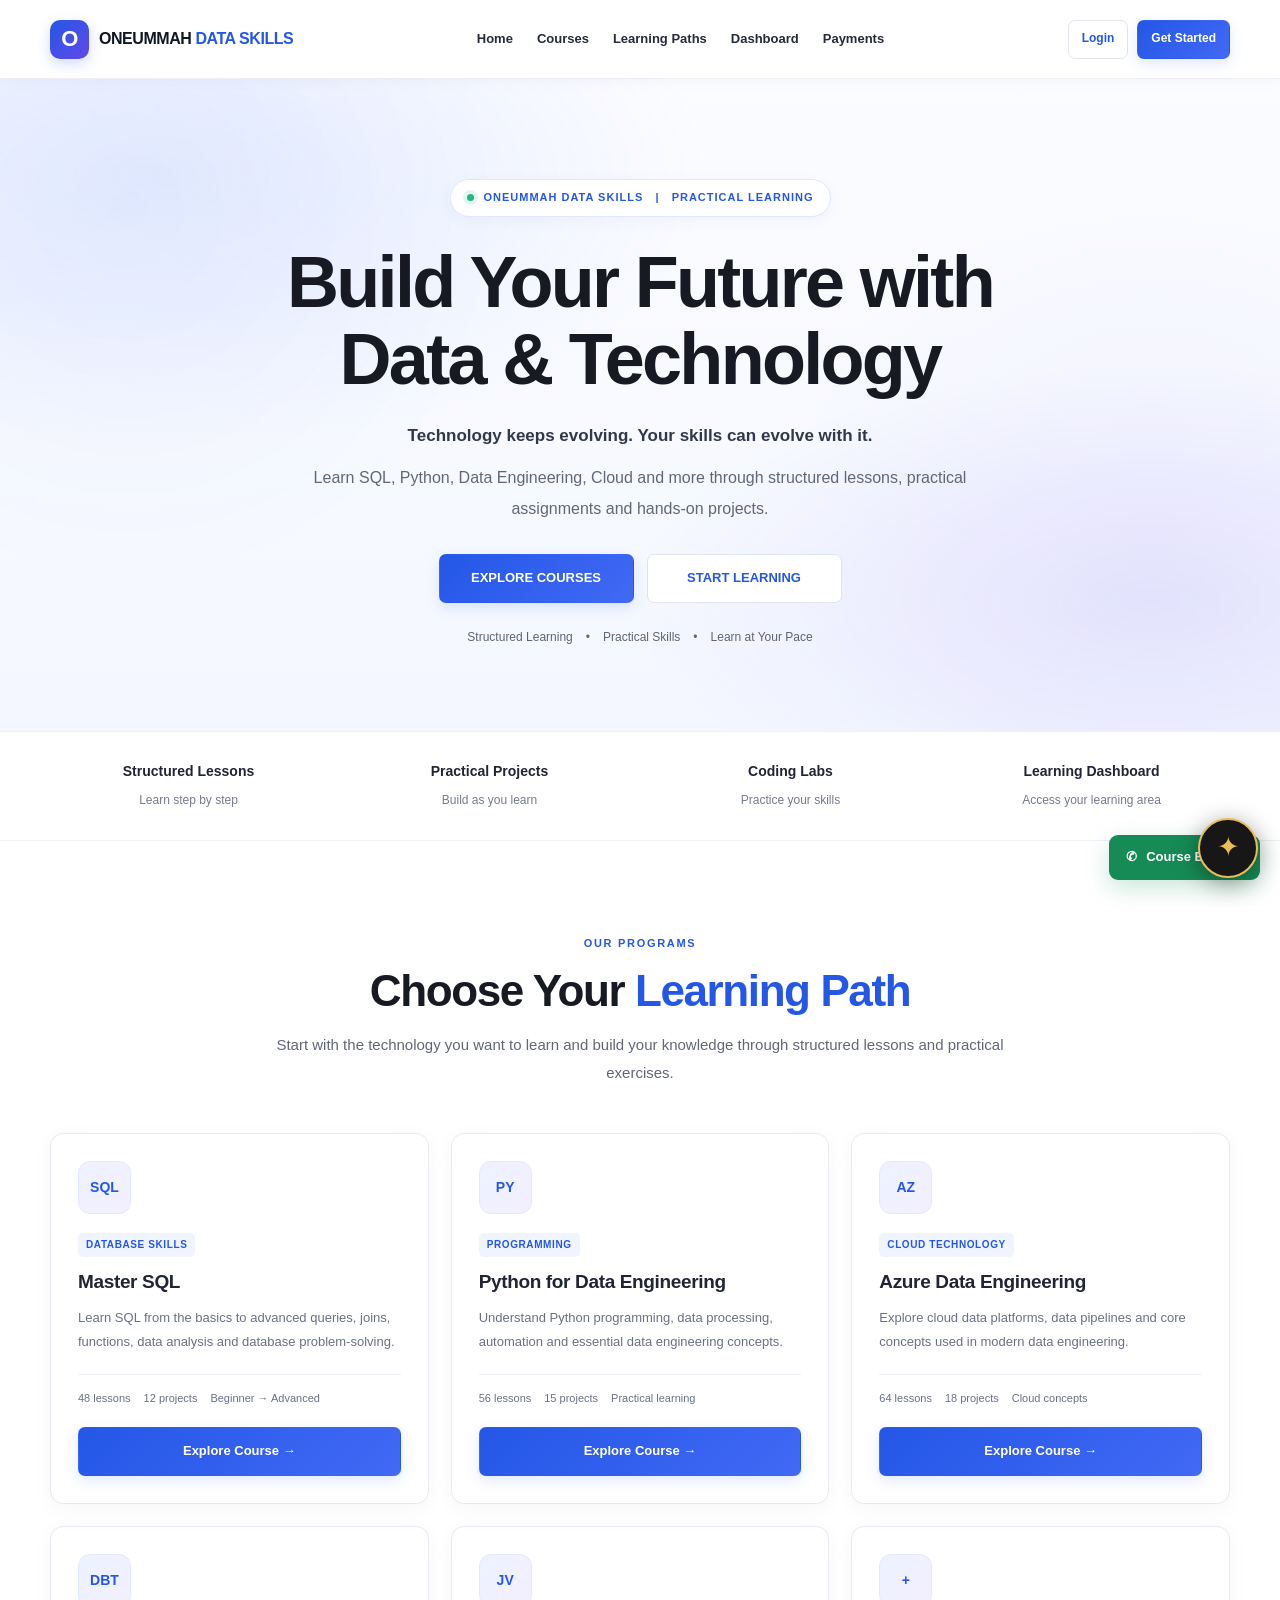
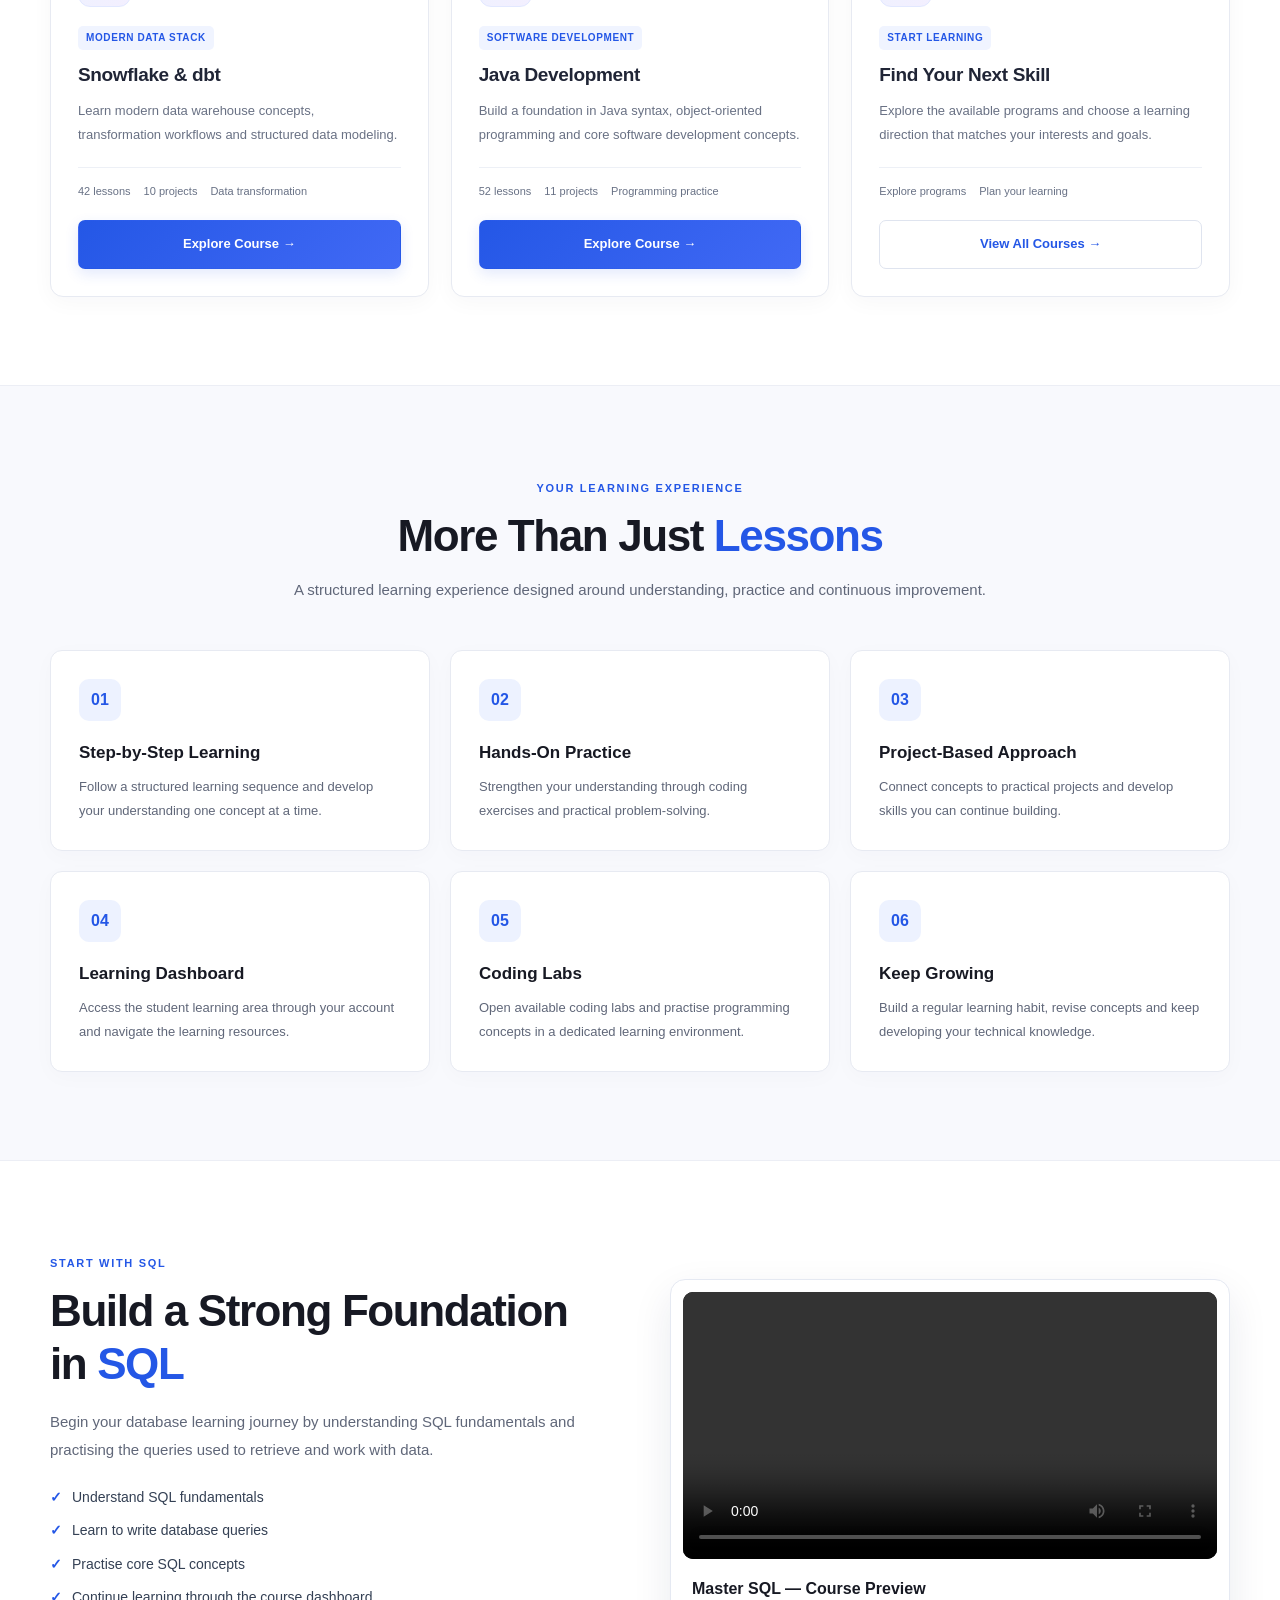
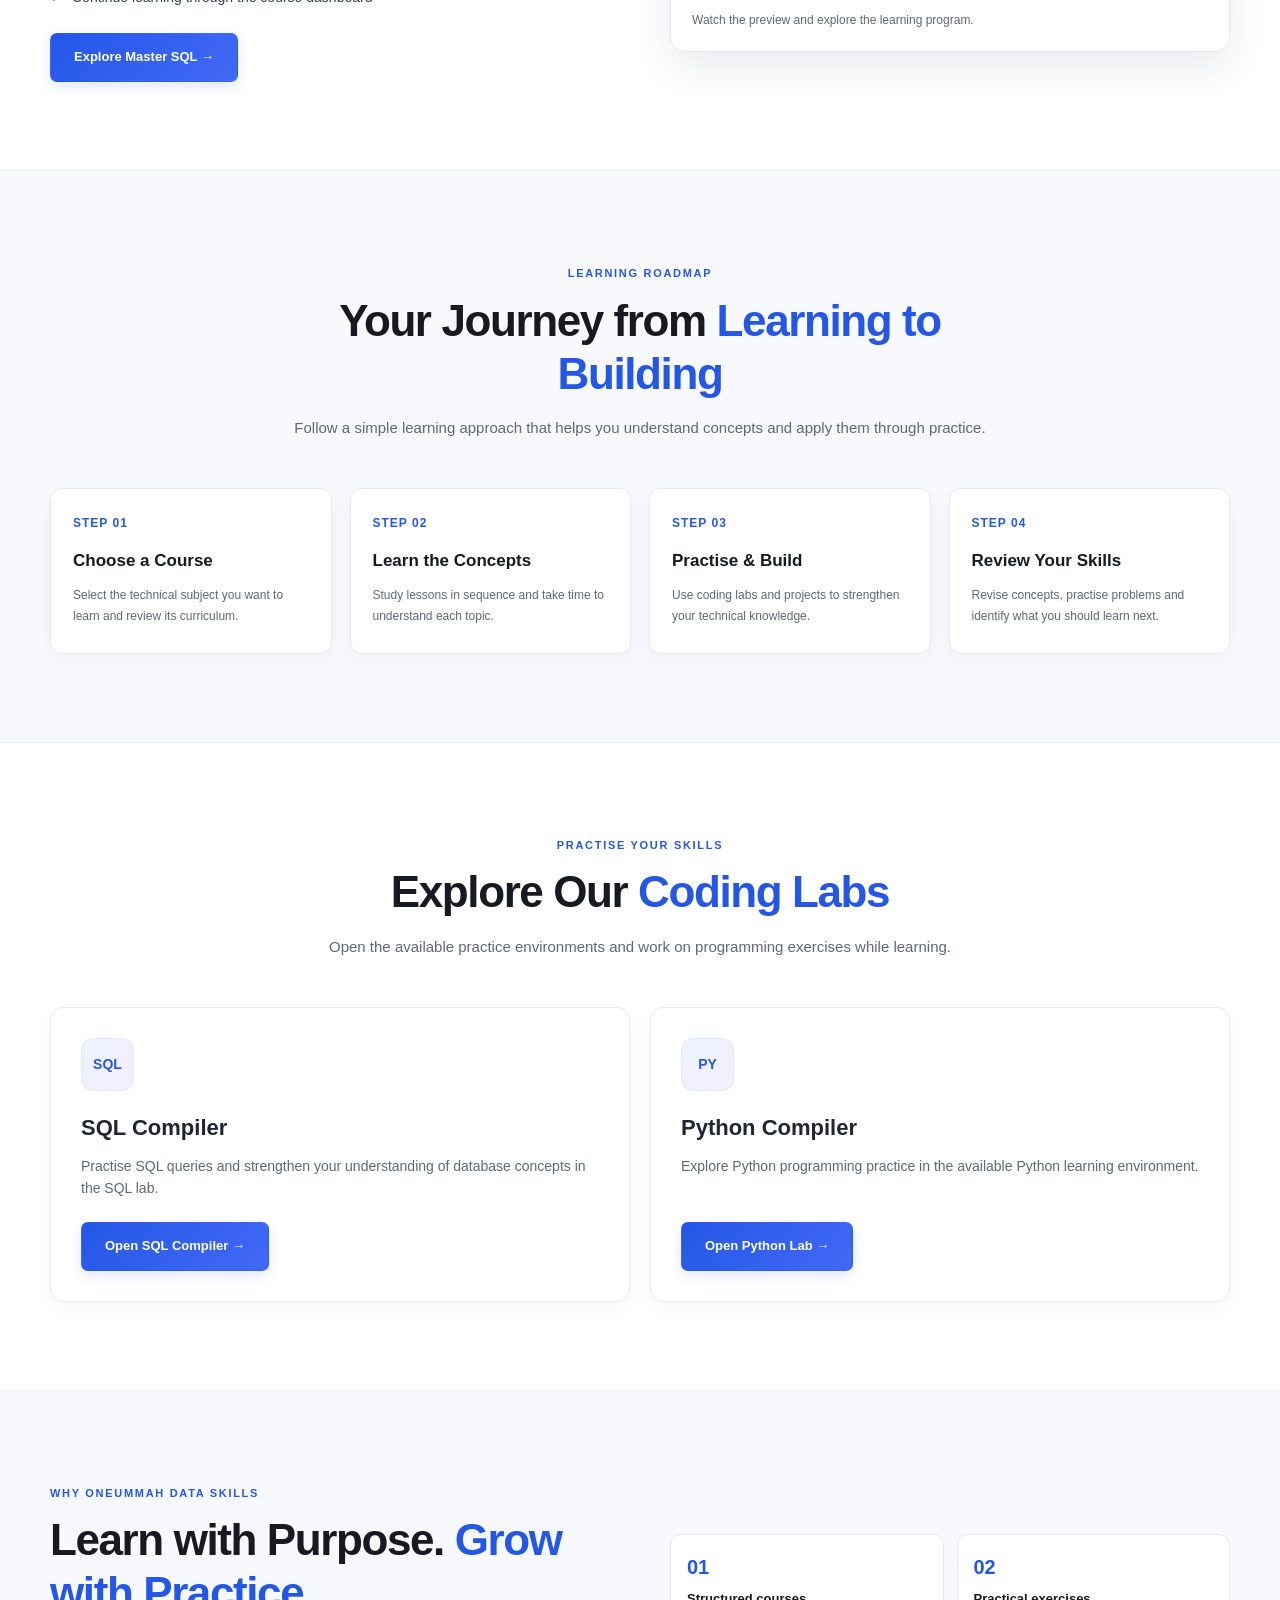
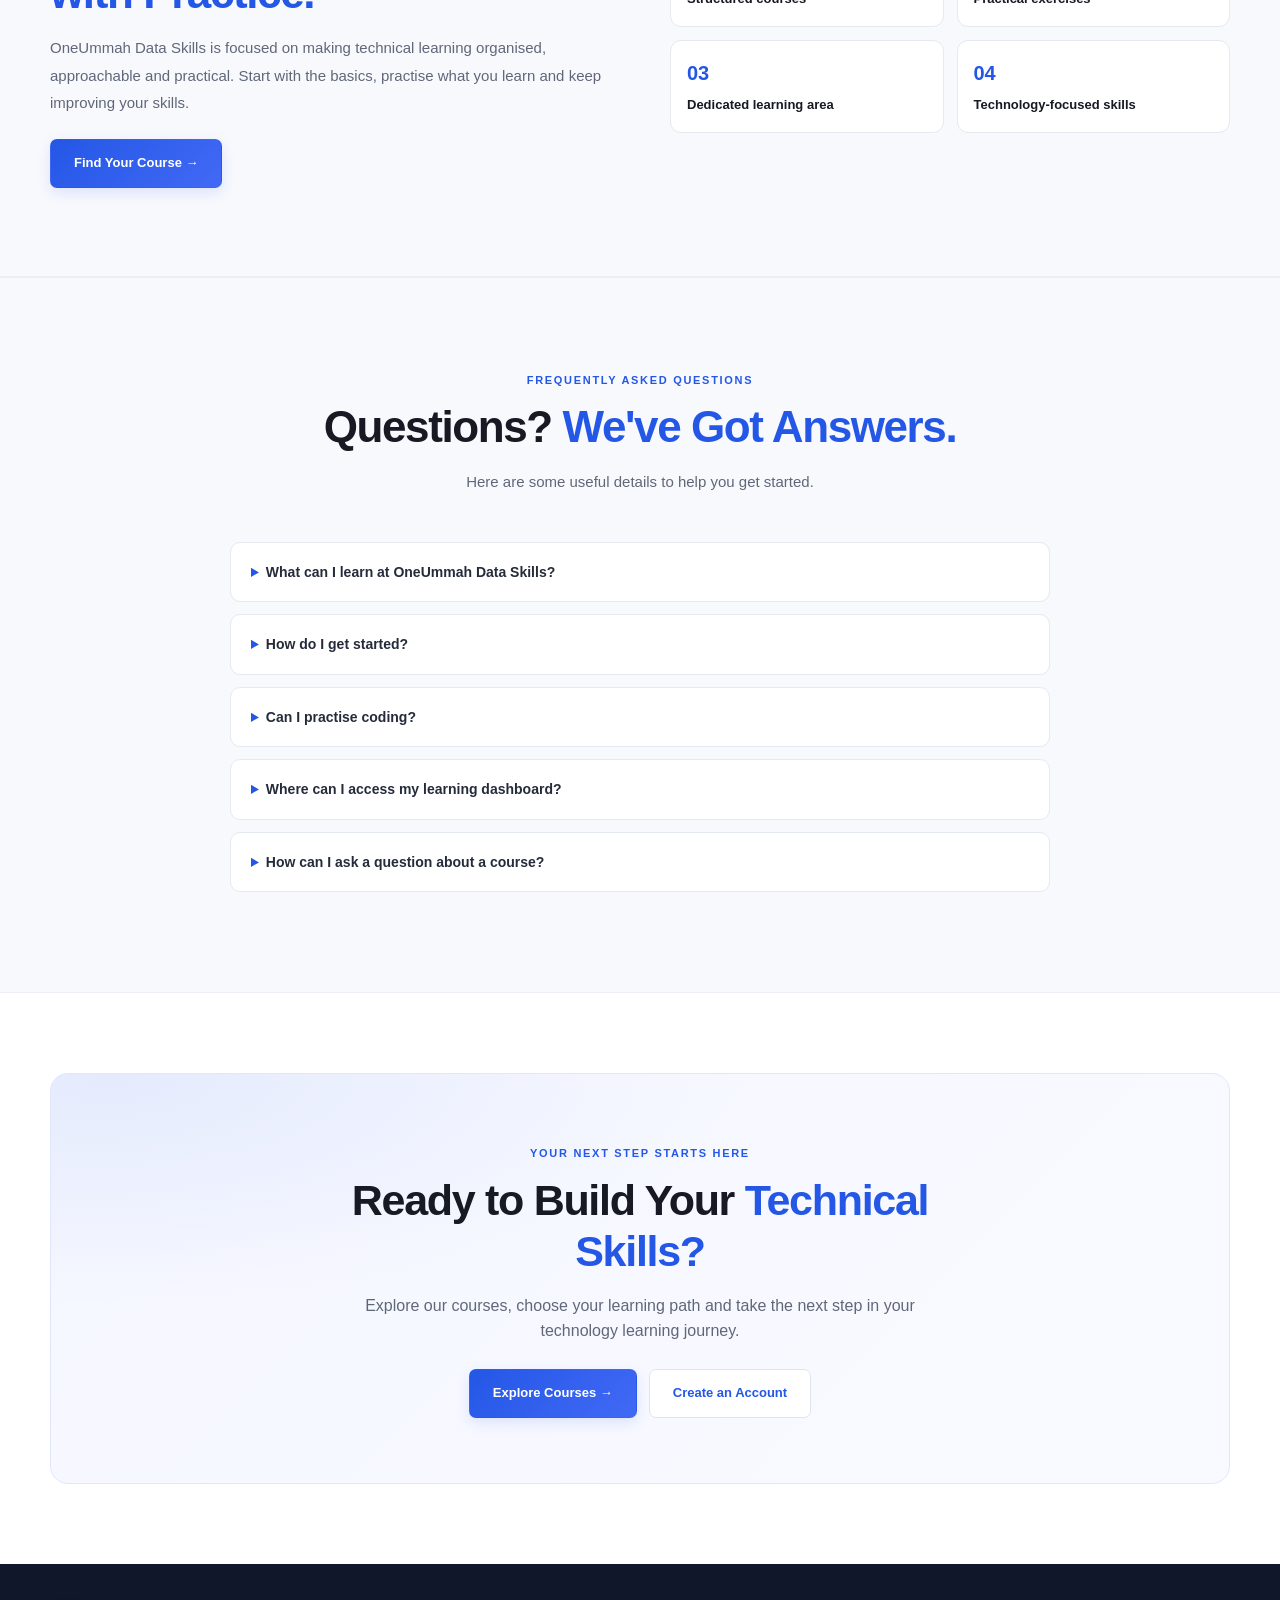
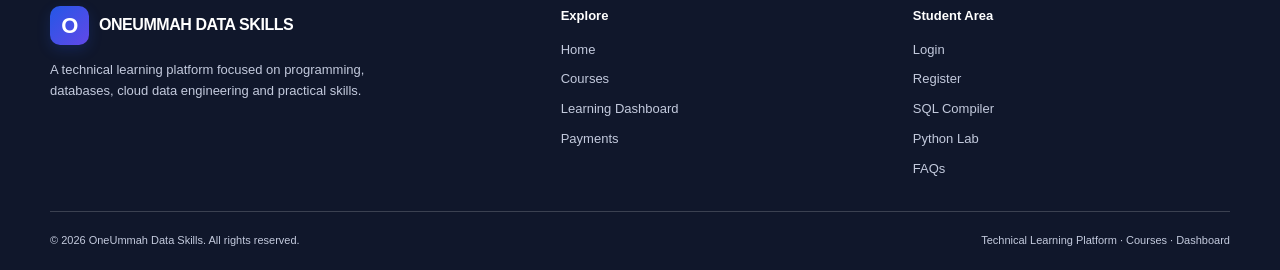
==== index.html @ a18bd0d0 "Update index.html" ====
<!DOCTYPE html>
<html lang="en">
<head>
  <meta charset="UTF-8">
  <meta name="viewport" content="width=device-width, initial-scale=1.0">
  <meta name="theme-color" content="#2457e6">
  <title>OneUmmah Data Skills | Learn. Build. Grow.</title>
  <meta name="description" content="Learn SQL, Python, Azure Data Engineering, Snowflake, dbt and Java with OneUmmah Data Skills.">

  <style>
    :root {
      --blue: #2457e6;
      --blue-dark: #153db5;
      --text: #171923;
      --muted: #606779;
      --border: #e6e9f0;
      --light: #f7f8fc;
      --max-width: 1180px;
    }

    * { box-sizing: border-box; margin: 0; padding: 0; }
    html { scroll-behavior: smooth; scroll-padding-top: 90px; }
    body {
      background: #fff; color: var(--text);
      font-family: Inter, "Segoe UI", Arial, Helvetica, sans-serif;
      line-height: 1.6; overflow-x: hidden;
      -webkit-font-smoothing: antialiased;
    }
    a { color: inherit; text-decoration: none; }
    button { font: inherit; }
    .container { width: min(var(--max-width), calc(100% - 40px)); margin: 0 auto; }
    .blue { color: var(--blue); }
    .section { padding: 88px 0; }
    .section-heading { max-width: 760px; margin: 0 auto 46px; text-align: center; }
    .eyebrow {
      display: inline-block; color: var(--blue); font-size: 11px;
      font-weight: 800; letter-spacing: 1.7px; text-transform: uppercase; margin-bottom: 12px;
    }
    .section-heading h2, .preview-copy h2, .why-copy h2 {
      color: var(--text); font-size: clamp(30px, 4vw, 44px);
      line-height: 1.2; margin-bottom: 14px; letter-spacing: -1.4px; font-weight: 800;
    }
    .section-heading p, .preview-copy p, .why-copy p { color: var(--muted); font-size: 15px; line-height: 1.85; }

    /* Buttons */
    .btn {
      min-height: 47px; display: inline-flex; align-items: center; justify-content: center;
      gap: 9px; padding: 13px 23px; border-radius: 7px; font-size: 13px;
      font-weight: 800; cursor: pointer; border: 1px solid transparent;
      transition: transform .2s ease, background .2s ease, box-shadow .2s ease;
    }
    .btn:hover { transform: translateY(-2px); }
    .btn-primary {
      background: linear-gradient(135deg, #2457e6, #4169f5); color: #fff;
      box-shadow: 0 5px 14px rgba(36,87,230,.13);
    }
    .btn-primary:hover { background: #1946ca; box-shadow: 0 8px 20px rgba(36,87,230,.2); }
    .btn-outline { color: var(--blue); background: #fff; border-color: #dfe4ef; }
    .btn-outline:hover { background: #f6f8ff; border-color: #aebff7; }

    /* Navigation */
    .navbar {
      position: sticky; top: 0; z-index: 1000; background: rgba(255,255,255,.96);
      backdrop-filter: blur(12px); border-bottom: 1px solid #eceef4;
      box-shadow: 0 2px 14px rgba(20,30,60,.035);
    }
    .nav-inner {
      width: min(var(--max-width), calc(100% - 40px)); min-height: 78px; margin: auto;
      display: flex; align-items: center; justify-content: space-between; gap: 22px;
    }
    .brand { display: inline-flex; align-items: center; gap: 10px; flex-shrink: 0; font-weight: 900; font-size: 16px; color: #101828; letter-spacing: -.45px; }
    .brand-mark {
      width: 39px; height: 39px; display: grid; place-items: center; border-radius: 10px;
      color: #fff; background: linear-gradient(135deg,#2457e6,#6248e8);
      font-size: 22px; font-weight: 900; box-shadow: 0 5px 14px rgba(36,87,230,.2);
    }
    .nav-links { display: flex; align-items: center; justify-content: center; gap: 24px; }
    .nav-links a { color: #252b3b; font-size: 13px; font-weight: 750; white-space: nowrap; transition: color .2s ease; }
    .nav-links a:hover { color: var(--blue); }
    .nav-actions { display: flex; align-items: center; gap: 9px; }
    .nav-actions .btn { min-height: 39px; padding: 8px 13px; font-size: 12px; }
    .user-pill { display: flex; align-items: center; gap: 8px; font-size: 13px; font-weight: 750; }
    .user-pill-avatar { width: 32px; height: 32px; display: grid; place-items: center; background: #eaf0ff; color: var(--blue); border-radius: 50%; font-weight: 900; }

    /* Hero */
    .hero {
      position: relative; isolation: isolate; padding: 100px 0 84px; overflow: hidden;
      color: var(--text); text-align: center;
      background: radial-gradient(ellipse at 12% 15%,rgba(81,132,255,.12),transparent 35%),
                  radial-gradient(ellipse at 90% 80%,rgba(108,83,240,.10),transparent 32%),
                  linear-gradient(180deg,#fbfcff 0%,#f4f7ff 100%);
    }
    .hero::before {
      content: ""; position: absolute; inset: 0; z-index: -1; pointer-events: none;
      background: radial-gradient(circle at 10% 20%,rgba(36,87,230,.04),transparent 30%),
                  radial-gradient(circle at 90% 70%,rgba(98,72,232,.04),transparent 30%);
    }
    .hero-content { max-width: 900px; margin: 0 auto; }
    .hero-badge {
      display: inline-flex; align-items: center; justify-content: center; gap: 10px;
      padding: 9px 16px; margin-bottom: 27px; color: var(--blue); font-size: 11px;
      font-weight: 850; letter-spacing: 1px; border: 1px solid #dfe6ff; border-radius: 50px;
      background: #fff; box-shadow: 0 4px 16px rgba(30,55,120,.04);
    }
    .hero-badge span { width: 7px; height: 7px; background: #22b783; border-radius: 50%; box-shadow: 0 0 0 4px rgba(34,183,131,.12); }
    .hero h1 {
      max-width: 900px; margin: 0 auto 23px; color: #171923;
      font-size: clamp(43px,6vw,72px); font-weight: 850; line-height: 1.08; letter-spacing: -2.7px;
    }
    .hero h1 em { color: var(--blue); font-style: normal; }
    .hero-highlight { display: block; margin-bottom: 14px; color: #30384b; font-size: 17px; font-weight: 800; }
    .hero-copy { max-width: 710px; margin: 0 auto 30px; color: #606779; font-size: 16px; line-height: 1.9; }
    .hero-buttons { display: flex; justify-content: center; flex-wrap: wrap; gap: 13px; margin-bottom: 25px; }
    .hero-buttons .btn { min-width: 195px; min-height: 47px; }
    .hero .btn-outline { color: var(--blue); background: #fff; border-color: #dce3f3; }
    .hero-points { display: flex; justify-content: center; flex-wrap: wrap; gap: 13px; color: #5c6477; font-size: 12px; }
    .hero-panel { display: none; }

    /* Trust strip */
    .trust-strip { background: #fff; border-top: 1px solid #edf0f6; border-bottom: 1px solid #edf0f6; }
    .trust-inner { display: grid; grid-template-columns: repeat(4,1fr); gap: 24px; padding: 28px 0; }
    .trust-item { text-align: center; }
    .trust-item strong { display: block; color: #202536; font-size: 14px; margin-bottom: 4px; }
    .trust-item span { color: #747c8d; font-size: 12px; }

    /* Courses */
    .courses-section { background: #fff; }
    .course-grid { display: grid; grid-template-columns: repeat(3,minmax(0,1fr)); gap: 22px; }
    .course-card {
      display: flex; flex-direction: column; min-width: 0; padding: 27px;
      border: 1px solid #e7eaf2; border-radius: 13px; background: #fff;
      box-shadow: 0 5px 22px rgba(25,35,70,.035);
      transition: transform .25s ease,border-color .25s ease,box-shadow .25s ease;
    }
    .course-card:hover { transform: translateY(-6px); border-color: #b9c9ff; box-shadow: 0 16px 38px rgba(31,65,150,.10); }
    .course-icon {
      width: 53px; height: 53px; display: grid; place-items: center; margin-bottom: 19px;
      color: var(--blue); background: linear-gradient(135deg,#edf2ff,#f3efff);
      border: 1px solid #e2e8ff; border-radius: 12px; font-size: 14px; font-weight: 900; flex-shrink: 0;
    }
    .course-level {
      display: inline-block; align-self: flex-start; margin-bottom: 12px; color: var(--blue);
      background: #f0f4ff; border-radius: 5px; padding: 4px 8px; font-size: 10px;
      font-weight: 800; text-transform: uppercase; letter-spacing: .6px;
    }
    .course-card h3 { color: #202536; font-size: 19px; line-height: 1.4; margin-bottom: 10px; letter-spacing: -.35px; }
    .course-card > p { color: #697184; font-size: 13px; line-height: 1.85; margin-bottom: 20px; }
    .course-meta { display: flex; flex-wrap: wrap; gap: 8px 13px; margin-top: auto; padding: 15px 0; border-top: 1px solid #edf0f6; color: #687185; font-size: 11px; }
    .course-card .btn { width: 100%; margin-top: 5px; }

    /* Features */
    .features-section, .roadmap-section, .faq-section { background: #f8f9fd; border-top: 1px solid #eceef5; border-bottom: 1px solid #eceef5; }
    .feature-grid { display: grid; grid-template-columns: repeat(3,minmax(0,1fr)); gap: 20px; }
    .feature-card { padding: 28px; border: 1px solid #e7eaf2; border-radius: 12px; background: #fff; box-shadow: 0 5px 22px rgba(25,35,70,.025); transition: transform .2s ease,box-shadow .2s ease; }
    .feature-card:hover { transform: translateY(-4px); box-shadow: 0 12px 30px rgba(25,35,70,.07); }
    .feature-number { display: inline-grid; place-items: center; width: 42px; height: 42px; margin-bottom: 18px; border-radius: 10px; background: #edf2ff; color: var(--blue); font-weight: 900; }
    .feature-card h3 { font-size: 17px; margin-bottom: 9px; }
    .feature-card p { color: var(--muted); font-size: 13px; line-height: 1.8; }

    /* Video preview */
    .preview-grid { display: grid; grid-template-columns: 1fr 1fr; align-items: center; gap: 60px; }
    .preview-copy h2 { margin-bottom: 18px; }
    .preview-copy p { margin-bottom: 22px; }
    .preview-list { list-style: none; margin-bottom: 25px; }
    .preview-list li { color: #344054; margin: 11px 0; font-size: 14px; }
    .preview-list li::before { content: "✓"; color: var(--blue); margin-right: 10px; font-weight: 900; }
    .video-card { padding: 12px; background: #fff; border: 1px solid #e5e9f2; border-radius: 15px; box-shadow: 0 15px 40px rgba(20,35,80,.09); }
    .video-card video { display: block; width: 100%; border-radius: 10px; background: #000; }
    .video-caption { padding: 17px 9px 8px; }
    .video-caption strong { display: block; margin-bottom: 4px; }
    .video-caption span { color: var(--muted); font-size: 12px; }

    /* Roadmap */
    .roadmap-grid { display: grid; grid-template-columns: repeat(4,minmax(0,1fr)); gap: 18px; }
    .roadmap-card { padding: 25px 22px; border: 1px solid var(--border); border-radius: 12px; background: #fff; box-shadow: 0 6px 20px rgba(18,52,100,.04); transition: transform .2s ease,box-shadow .2s ease; }
    .roadmap-card:hover { transform: translateY(-4px); box-shadow: 0 12px 28px rgba(25,35,70,.07); }
    .roadmap-step { color: var(--blue); font-size: 12px; font-weight: 900; letter-spacing: 1px; margin-bottom: 14px; }
    .roadmap-card h3 { font-size: 17px; margin-bottom: 10px; }
    .roadmap-card p { color: var(--muted); font-size: 12px; line-height: 1.8; }

    /* Coding labs */
    .labs-grid { display: grid; grid-template-columns: repeat(2,minmax(0,1fr)); gap: 20px; }
    .lab-card { display: flex; flex-direction: column; padding: 30px; border-radius: 13px; border: 1px solid var(--border); background: #fff; box-shadow: 0 5px 22px rgba(25,35,70,.035); transition: transform .2s ease,box-shadow .2s ease; }
    .lab-card:hover { transform: translateY(-4px); box-shadow: 0 14px 32px rgba(25,35,70,.08); }
    .lab-card h3 { color: #202536; font-size: 22px; margin-bottom: 10px; }
    .lab-card p { color: var(--muted); font-size: 14px; margin-bottom: 22px; }
    .lab-card .btn { align-self: flex-start; margin-top: auto; }

    /* Why us */
    .why-grid { display: grid; grid-template-columns: 1fr 1fr; align-items: center; gap: 60px; }
    .why-copy p { margin-bottom: 22px; }
    .why-points { display: grid; grid-template-columns: 1fr 1fr; gap: 13px; }
    .why-point { padding: 16px; border: 1px solid var(--border); border-radius: 11px; background: #fff; font-size: 13px; font-weight: 700; transition: border-color .2s ease,transform .2s ease; }
    .why-point:hover { transform: translateY(-3px); border-color: #b8c8ff; }
    .why-point span { display: block; color: var(--blue); font-size: 20px; margin-bottom: 6px; }

    /* FAQ */
    .faq-list { max-width: 820px; margin: auto; }
    .faq-list details { margin-bottom: 12px; padding: 18px 20px; border: 1px solid #e5e9f2; border-radius: 10px; background: #fff; transition: border-color .2s ease; }
    .faq-list details[open] { border-color: #b8c8ff; }
    .faq-list summary { cursor: pointer; color: #252b3b; font-size: 14px; font-weight: 800; }
    .faq-list summary::marker { color: var(--blue); }
    .faq-list details p { padding-top: 13px; color: var(--muted); font-size: 13px; line-height: 1.8; }

    /* Final CTA */
    .final-cta { padding: 80px 0; }
    .cta-box {
      text-align: center; padding: 65px 28px; border: 1px solid #e0e6ff; border-radius: 18px;
      background: radial-gradient(ellipse at 5% 0%,rgba(36,87,230,.08),transparent 40%),linear-gradient(135deg,#f5f7ff,#f9faff);
    }
    .cta-box h2 { max-width: 700px; margin: 0 auto 15px; color: #171923; font-size: clamp(28px,4vw,43px); line-height: 1.2; font-weight: 850; letter-spacing: -1.3px; }
    .cta-box p { max-width: 600px; margin: 0 auto 25px; color: var(--muted); }
    .cta-buttons { display: flex; justify-content: center; flex-wrap: wrap; gap: 12px; }

    /* Footer */
    .footer { padding: 42px 0 20px; background: #10172b; color: #fff; }
    .footer-grid { display: grid; grid-template-columns: 1.5fr 1fr 1fr; gap: 35px; padding-bottom: 32px; }
    .footer .brand, .footer .brand .blue { color: #fff; }
    .footer .brand-mark { background: linear-gradient(135deg,#2457e6,#6248e8); color: #fff; }
    .footer-about p { max-width: 370px; margin-top: 15px; color: #c3cadd; font-size: 13px; }
    .footer h4 { margin-bottom: 13px; color: #fff; font-size: 13px; }
    .footer-links { display: grid; gap: 9px; }
    .footer-links a { width: fit-content; color: #c3cadd; font-size: 13px; }
    .footer-links a:hover { color: #fff; text-decoration: underline; }
    .footer-bottom { display: flex; justify-content: space-between; gap: 15px; flex-wrap: wrap; padding-top: 20px; border-top: 1px solid rgba(255,255,255,.18); color: #c3cadd; font-size: 11px; }

    /* WhatsApp enquiry */
    .whatsapp-enquiry {
      position: fixed; right: 20px; bottom: 20px; z-index: 900; display: inline-flex;
      align-items: center; gap: 9px; padding: 12px 17px; border: none; border-radius: 9px;
      background: #168b55; color: #fff; box-shadow: 0 8px 25px rgba(22,139,85,.22);
      font-size: 13px; font-weight: 900; transition: .2s ease;
    }
    .whatsapp-enquiry:hover { background: #107446; transform: translateY(-2px); }

    /* Toast and helpers */
    #toast { position: fixed; left: 50%; bottom: 25px; z-index: 2000; transform: translateX(-50%); max-width: calc(100% - 30px); padding: 12px 18px; border: 1px solid var(--border); border-radius: 10px; background: #fff; color: var(--text); box-shadow: 0 10px 30px rgba(0,0,0,.15); }
    .hidden { display: none !important; }
    a:focus-visible, button:focus-visible, summary:focus-visible { outline: 3px solid #94b3ff; outline-offset: 3px; }

    /* Responsive */
    @media (max-width: 1000px) {
      .nav-inner { flex-wrap: wrap; padding: 13px 0; gap: 14px; }
      .nav-links { order: 3; width: 100%; justify-content: flex-start; flex-wrap: wrap; gap: 16px; }
      .course-grid { grid-template-columns: repeat(2,minmax(0,1fr)); }
      .roadmap-grid { grid-template-columns: repeat(2,minmax(0,1fr)); }
    }
    @media (max-width: 700px) {
      .container, .nav-inner { width: min(calc(100% - 28px),var(--max-width)); }
      .section { padding: 62px 0; }
      .hero { padding: 65px 0 55px; }
      .hero h1 { font-size: clamp(37px,9vw,52px); letter-spacing: -1.5px; }
      .hero-copy { font-size: 15px; }
      .hero-buttons .btn { width: 100%; }
      .trust-inner { grid-template-columns: repeat(2,minmax(0,1fr)); gap: 22px 10px; }
      .course-grid, .feature-grid, .labs-grid, .preview-grid, .why-grid { grid-template-columns: 1fr; }
      .roadmap-grid { grid-template-columns: 1fr 1fr; }
      .footer-grid { grid-template-columns: 1fr 1fr; }
      .footer-about { grid-column: 1 / -1; }
      .nav-links { overflow-x: auto; flex-wrap: nowrap; padding-bottom: 4px; }
      .nav-links a { flex-shrink: 0; }
      .brand { font-size: 14px; }
      .brand-mark { width: 34px; height: 34px; }
      .nav-actions .btn { padding: 8px 10px; }
      .why-points { grid-template-columns: 1fr 1fr; }
      .preview-grid, .why-grid { gap: 32px; }
      .course-card, .feature-card, .lab-card { padding: 23px; }
      .cta-box { padding: 42px 20px; }
      .whatsapp-enquiry { right: 12px; bottom: 12px; }
    }
    @media (max-width: 400px) {
      .roadmap-grid, .footer-grid, .why-points { grid-template-columns: 1fr; }
      .nav-actions { gap: 6px; }
      .brand { font-size: 12px; }
      .hero-badge { font-size: 9px; letter-spacing: .6px; }
    }
  </style>
</head>

<body class="oum-home">
  <!-- HEADER -->
  <header class="navbar">
    <div class="nav-inner">
      <a class="brand" href="index.html" aria-label="OneUmmah Data Skills Home">
        <span class="brand-mark">O</span>
        <span>ONEUMMAH <span class="blue">DATA SKILLS</span></span>
      </a>
      <nav class="nav-links" aria-label="Main navigation">
        <a href="index.html">Home</a>
        <a href="courses.html">Courses</a>
        <a href="#learning-path">Learning Paths</a>
        <a href="dashboard.html">Dashboard</a>
        <a href="payments.html">Payments</a>
      </nav>
      <div class="nav-actions" id="guestActions">
        <a class="btn btn-outline" href="login.html">Login</a>
        <a class="btn btn-primary" href="register.html">Get Started</a>
      </div>
      <div class="nav-actions" id="authActions" style="display:none">
        <a href="dashboard.html" class="user-pill">
          <span class="user-pill-avatar" id="navAvatar">S</span>
          <span id="navName">Student</span>
        </a>
        <button class="btn btn-outline" type="button" onclick="handleLogout()">Logout</button>
      </div>
    </div>
  </header>

  <main>
    <!-- HERO -->
    <section class="hero">
      <div class="container">
        <div class="hero-content">
          <div class="hero-badge"><span></span> ONEUMMAH DATA SKILLS &nbsp; | &nbsp; PRACTICAL LEARNING</div>
          <h1>Build Your Future with<br>Data &amp; Technology</h1>
          <span class="hero-highlight">Technology keeps evolving. Your skills can evolve with it.</span>
          <p class="hero-copy">Learn SQL, Python, Data Engineering, Cloud and more through structured lessons, practical assignments and hands-on projects.</p>
          <div class="hero-buttons">
            <a class="btn btn-primary" href="courses.html">EXPLORE COURSES</a>
            <a class="btn btn-outline" href="#learning-path">START LEARNING</a>
          </div>
          <div class="hero-points"><span>Structured Learning</span><span>•</span><span>Practical Skills</span><span>•</span><span>Learn at Your Pace</span></div>
        </div>
      </div>
    </section>

    <!-- LEARNING HIGHLIGHTS -->
    <section class="trust-strip">
      <div class="container trust-inner">
        <div class="trust-item"><strong>Structured Lessons</strong><span>Learn step by step</span></div>
        <div class="trust-item"><strong>Practical Projects</strong><span>Build as you learn</span></div>
        <div class="trust-item"><strong>Coding Labs</strong><span>Practice your skills</span></div>
        <div class="trust-item"><strong>Learning Dashboard</strong><span>Access your learning area</span></div>
      </div>
    </section>

    <!-- COURSES -->
    <section class="section courses-section" id="courses">
      <div class="container">
        <div class="section-heading">
          <span class="eyebrow">OUR PROGRAMS</span>
          <h2>Choose Your <span class="blue">Learning Path</span></h2>
          <p>Start with the technology you want to learn and build your knowledge through structured lessons and practical exercises.</p>
        </div>
        <div class="course-grid">
          <article class="course-card">
            <div class="course-icon">SQL</div><span class="course-level">Database Skills</span>
            <h3>Master SQL</h3><p>Learn SQL from the basics to advanced queries, joins, functions, data analysis and database problem-solving.</p>
            <div class="course-meta"><span>48 lessons</span><span>12 projects</span><span>Beginner → Advanced</span></div>
            <a class="btn btn-primary" href="courses.html">Explore Course →</a>
          </article>
          <article class="course-card">
            <div class="course-icon">PY</div><span class="course-level">Programming</span>
            <h3>Python for Data Engineering</h3><p>Understand Python programming, data processing, automation and essential data engineering concepts.</p>
            <div class="course-meta"><span>56 lessons</span><span>15 projects</span><span>Practical learning</span></div>
            <a class="btn btn-primary" href="courses.html">Explore Course →</a>
          </article>
          <article class="course-card">
            <div class="course-icon">AZ</div><span class="course-level">Cloud Technology</span>
            <h3>Azure Data Engineering</h3><p>Explore cloud data platforms, data pipelines and core concepts used in modern data engineering.</p>
            <div class="course-meta"><span>64 lessons</span><span>18 projects</span><span>Cloud concepts</span></div>
            <a class="btn btn-primary" href="courses.html">Explore Course →</a>
          </article>
          <article class="course-card">
            <div class="course-icon">DBT</div><span class="course-level">Modern Data Stack</span>
            <h3>Snowflake &amp; dbt</h3><p>Learn modern data warehouse concepts, transformation workflows and structured data modeling.</p>
            <div class="course-meta"><span>42 lessons</span><span>10 projects</span><span>Data transformation</span></div>
            <a class="btn btn-primary" href="courses.html">Explore Course →</a>
          </article>
          <article class="course-card">
            <div class="course-icon">JV</div><span class="course-level">Software Development</span>
            <h3>Java Development</h3><p>Build a foundation in Java syntax, object-oriented programming and core software development concepts.</p>
            <div class="course-meta"><span>52 lessons</span><span>11 projects</span><span>Programming practice</span></div>
            <a class="btn btn-primary" href="courses.html">Explore Course →</a>
          </article>
          <article class="course-card">
            <div class="course-icon">+</div><span class="course-level">Start Learning</span>
            <h3>Find Your Next Skill</h3><p>Explore the available programs and choose a learning direction that matches your interests and goals.</p>
            <div class="course-meta"><span>Explore programs</span><span>Plan your learning</span></div>
            <a class="btn btn-outline" href="courses.html">View All Courses →</a>
          </article>
        </div>
      </div>
    </section>

    <!-- LEARNING FEATURES -->
    <section class="section features-section">
      <div class="container">
        <div class="section-heading">
          <span class="eyebrow">YOUR LEARNING EXPERIENCE</span>
          <h2>More Than Just <span class="blue">Lessons</span></h2>
          <p>A structured learning experience designed around understanding, practice and continuous improvement.</p>
        </div>
        <div class="feature-grid">
          <article class="feature-card"><div class="feature-number">01</div><h3>Step-by-Step Learning</h3><p>Follow a structured learning sequence and develop your understanding one concept at a time.</p></article>
          <article class="feature-card"><div class="feature-number">02</div><h3>Hands-On Practice</h3><p>Strengthen your understanding through coding exercises and practical problem-solving.</p></article>
          <article class="feature-card"><div class="feature-number">03</div><h3>Project-Based Approach</h3><p>Connect concepts to practical projects and develop skills you can continue building.</p></article>
          <article class="feature-card"><div class="feature-number">04</div><h3>Learning Dashboard</h3><p>Access the student learning area through your account and navigate the learning resources.</p></article>
          <article class="feature-card"><div class="feature-number">05</div><h3>Coding Labs</h3><p>Open available coding labs and practise programming concepts in a dedicated learning environment.</p></article>
          <article class="feature-card"><div class="feature-number">06</div><h3>Keep Growing</h3><p>Build a regular learning habit, revise concepts and keep developing your technical knowledge.</p></article>
        </div>
      </div>
    </section>

    <!-- SQL VIDEO -->
    <section class="section" id="sql-preview">
      <div class="container preview-grid">
        <div class="preview-copy">
          <span class="eyebrow">START WITH SQL</span>
          <h2>Build a Strong Foundation in <span class="blue">SQL</span></h2>
          <p>Begin your database learning journey by understanding SQL fundamentals and practising the queries used to retrieve and work with data.</p>
          <ul class="preview-list">
            <li>Understand SQL fundamentals</li><li>Learn to write database queries</li>
            <li>Practise core SQL concepts</li><li>Continue learning through the course dashboard</li>
          </ul>
          <a class="btn btn-primary" href="courses.html">Explore Master SQL →</a>
        </div>
        <div class="video-card">
          <video controls preload="metadata" playsinline>
            <source src="./sql-course.mp4" type="video/mp4">
            Your browser does not support HTML video.
          </video>
          <div class="video-caption"><strong>Master SQL — Course Preview</strong><span>Watch the preview and explore the learning program.</span></div>
        </div>
      </div>
    </section>

    <!-- ROADMAP -->
    <section class="section roadmap-section" id="learning-path">
      <div class="container">
        <div class="section-heading">
          <span class="eyebrow">LEARNING ROADMAP</span>
          <h2>Your Journey from <span class="blue">Learning to Building</span></h2>
          <p>Follow a simple learning approach that helps you understand concepts and apply them through practice.</p>
        </div>
        <div class="roadmap-grid">
          <article class="roadmap-card"><div class="roadmap-step">STEP 01</div><h3>Choose a Course</h3><p>Select the technical subject you want to learn and review its curriculum.</p></article>
          <article class="roadmap-card"><div class="roadmap-step">STEP 02</div><h3>Learn the Concepts</h3><p>Study lessons in sequence and take time to understand each topic.</p></article>
          <article class="roadmap-card"><div class="roadmap-step">STEP 03</div><h3>Practise &amp; Build</h3><p>Use coding labs and projects to strengthen your technical knowledge.</p></article>
          <article class="roadmap-card"><div class="roadmap-step">STEP 04</div><h3>Review Your Skills</h3><p>Revise concepts, practise problems and identify what you should learn next.</p></article>
        </div>
      </div>
    </section>

    <!-- CODING LABS -->
    <section class="section" id="coding-labs">
      <div class="container">
        <div class="section-heading">
          <span class="eyebrow">PRACTISE YOUR SKILLS</span>
          <h2>Explore Our <span class="blue">Coding Labs</span></h2>
          <p>Open the available practice environments and work on programming exercises while learning.</p>
        </div>
        <div class="labs-grid">
          <article class="lab-card"><div class="course-icon">SQL</div><h3>SQL Compiler</h3><p>Practise SQL queries and strengthen your understanding of database concepts in the SQL lab.</p><a class="btn btn-primary" href="compiler.html">Open SQL Compiler →</a></article>
          <article class="lab-card"><div class="course-icon">PY</div><h3>Python Compiler</h3><p>Explore Python programming practice in the available Python learning environment.</p><a class="btn btn-primary" href="python-compiler.html">Open Python Lab →</a></article>
        </div>
      </div>
    </section>

    <!-- WHY ONEUMMAH -->
    <section class="section features-section">
      <div class="container why-grid">
        <div class="why-copy">
          <span class="eyebrow">WHY ONEUMMAH DATA SKILLS</span>
          <h2>Learn with Purpose. <span class="blue">Grow with Practice.</span></h2>
          <p>OneUmmah Data Skills is focused on making technical learning organised, approachable and practical. Start with the basics, practise what you learn and keep improving your skills.</p>
          <a class="btn btn-primary" href="courses.html">Find Your Course →</a>
        </div>
        <div class="why-points">
          <div class="why-point"><span>01</span>Structured courses</div>
          <div class="why-point"><span>02</span>Practical exercises</div>
          <div class="why-point"><span>03</span>Dedicated learning area</div>
          <div class="why-point"><span>04</span>Technology-focused skills</div>
        </div>
      </div>
    </section>

    <!-- FAQ -->
    <section class="section faq-section" id="faq">
      <div class="container">
        <div class="section-heading">
          <span class="eyebrow">FREQUENTLY ASKED QUESTIONS</span>
          <h2>Questions? <span class="blue">We've Got Answers.</span></h2>
          <p>Here are some useful details to help you get started.</p>
        </div>
        <div class="faq-list">
          <details><summary>What can I learn at OneUmmah Data Skills?</summary><p>The website features learning programs for SQL, Python for Data Engineering, Azure Data Engineering, Snowflake and dbt, and Java Development.</p></details>
          <details><summary>How do I get started?</summary><p>Explore the courses, choose a program and use the website's registration and login pages to access the student area where supported.</p></details>
          <details><summary>Can I practise coding?</summary><p>The website provides links to an SQL compiler and a Python lab. Their available features depend on the current implementation of each lab.</p></details>
          <details><summary>Where can I access my learning dashboard?</summary><p>Use the Learning Dashboard link in the main navigation. Sign in first if the dashboard requires an account.</p></details>
          <details><summary>How can I ask a question about a course?</summary><p>Use the WhatsApp enquiry button on this page to contact the learning team.</p></details>
        </div>
      </div>
    </section>

    <!-- FINAL CTA -->
    <section class="final-cta">
      <div class="container">
        <div class="cta-box">
          <span class="eyebrow">YOUR NEXT STEP STARTS HERE</span>
          <h2>Ready to Build Your <span class="blue">Technical Skills?</span></h2>
          <p>Explore our courses, choose your learning path and take the next step in your technology learning journey.</p>
          <div class="cta-buttons">
            <a class="btn btn-primary" href="courses.html">Explore Courses →</a>
            <a class="btn btn-outline" href="register.html">Create an Account</a>
          </div>
        </div>
      </div>
    </section>
  </main>

  <!-- FOOTER -->
  <footer class="footer">
    <div class="container">
      <div class="footer-grid">
        <div class="footer-about">
          <a class="brand" href="index.html"><span class="brand-mark">O</span><span>ONEUMMAH <span class="blue">DATA SKILLS</span></span></a>
          <p>A technical learning platform focused on programming, databases, cloud data engineering and practical skills.</p>
        </div>
        <div><h4>Explore</h4><div class="footer-links"><a href="index.html">Home</a><a href="courses.html">Courses</a><a href="dashboard.html">Learning Dashboard</a><a href="payments.html">Payments</a></div></div>
        <div><h4>Student Area</h4><div class="footer-links"><a href="login.html">Login</a><a href="register.html">Register</a><a href="compiler.html">SQL Compiler</a><a href="python-compiler.html">Python Lab</a><a href="#faq">FAQs</a></div></div>
      </div>
      <div class="footer-bottom"><span>© 2026 OneUmmah Data Skills. All rights reserved.</span><span>Technical Learning Platform · Courses · Dashboard</span></div>
    </div>
  </footer>

  <!-- WHATSAPP COURSE ENQUIRY -->
  <a class="whatsapp-enquiry"
     href="https://wa.me/916360846480?text=Hello%20OneUmmah%20Data%20Skills%2C%20I%20want%20to%20know%20more%20about%20your%20courses."
     target="_blank" rel="noopener noreferrer" aria-label="Contact OneUmmah Data Skills on WhatsApp">
    <span aria-hidden="true">✆</span> Course Enquiry
  </a>

  <div id="toast" class="hidden" role="status" aria-live="polite"></div>

  <!-- KEEP EXISTING WEBSITE JAVASCRIPT -->
  <script src="script.js"></script>
  <script src="chatbot.js"></script>
</body>
</html>
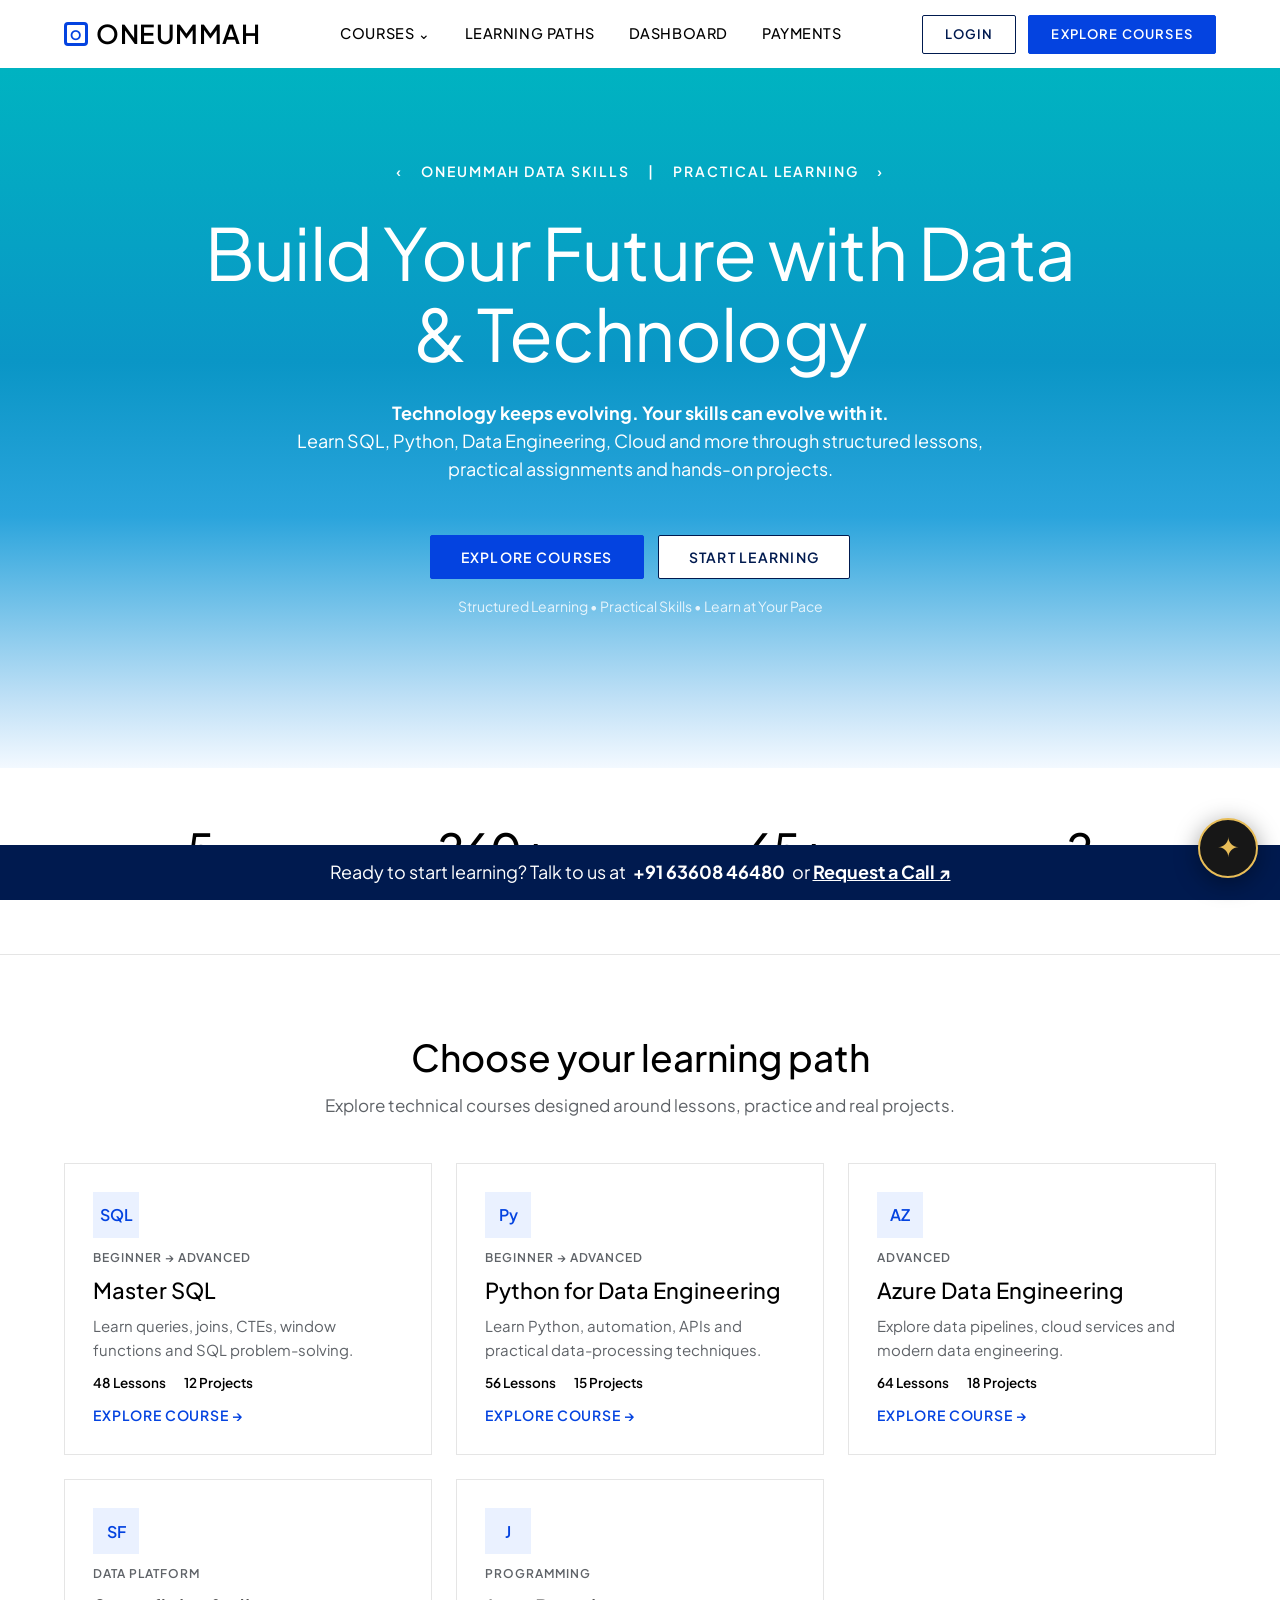
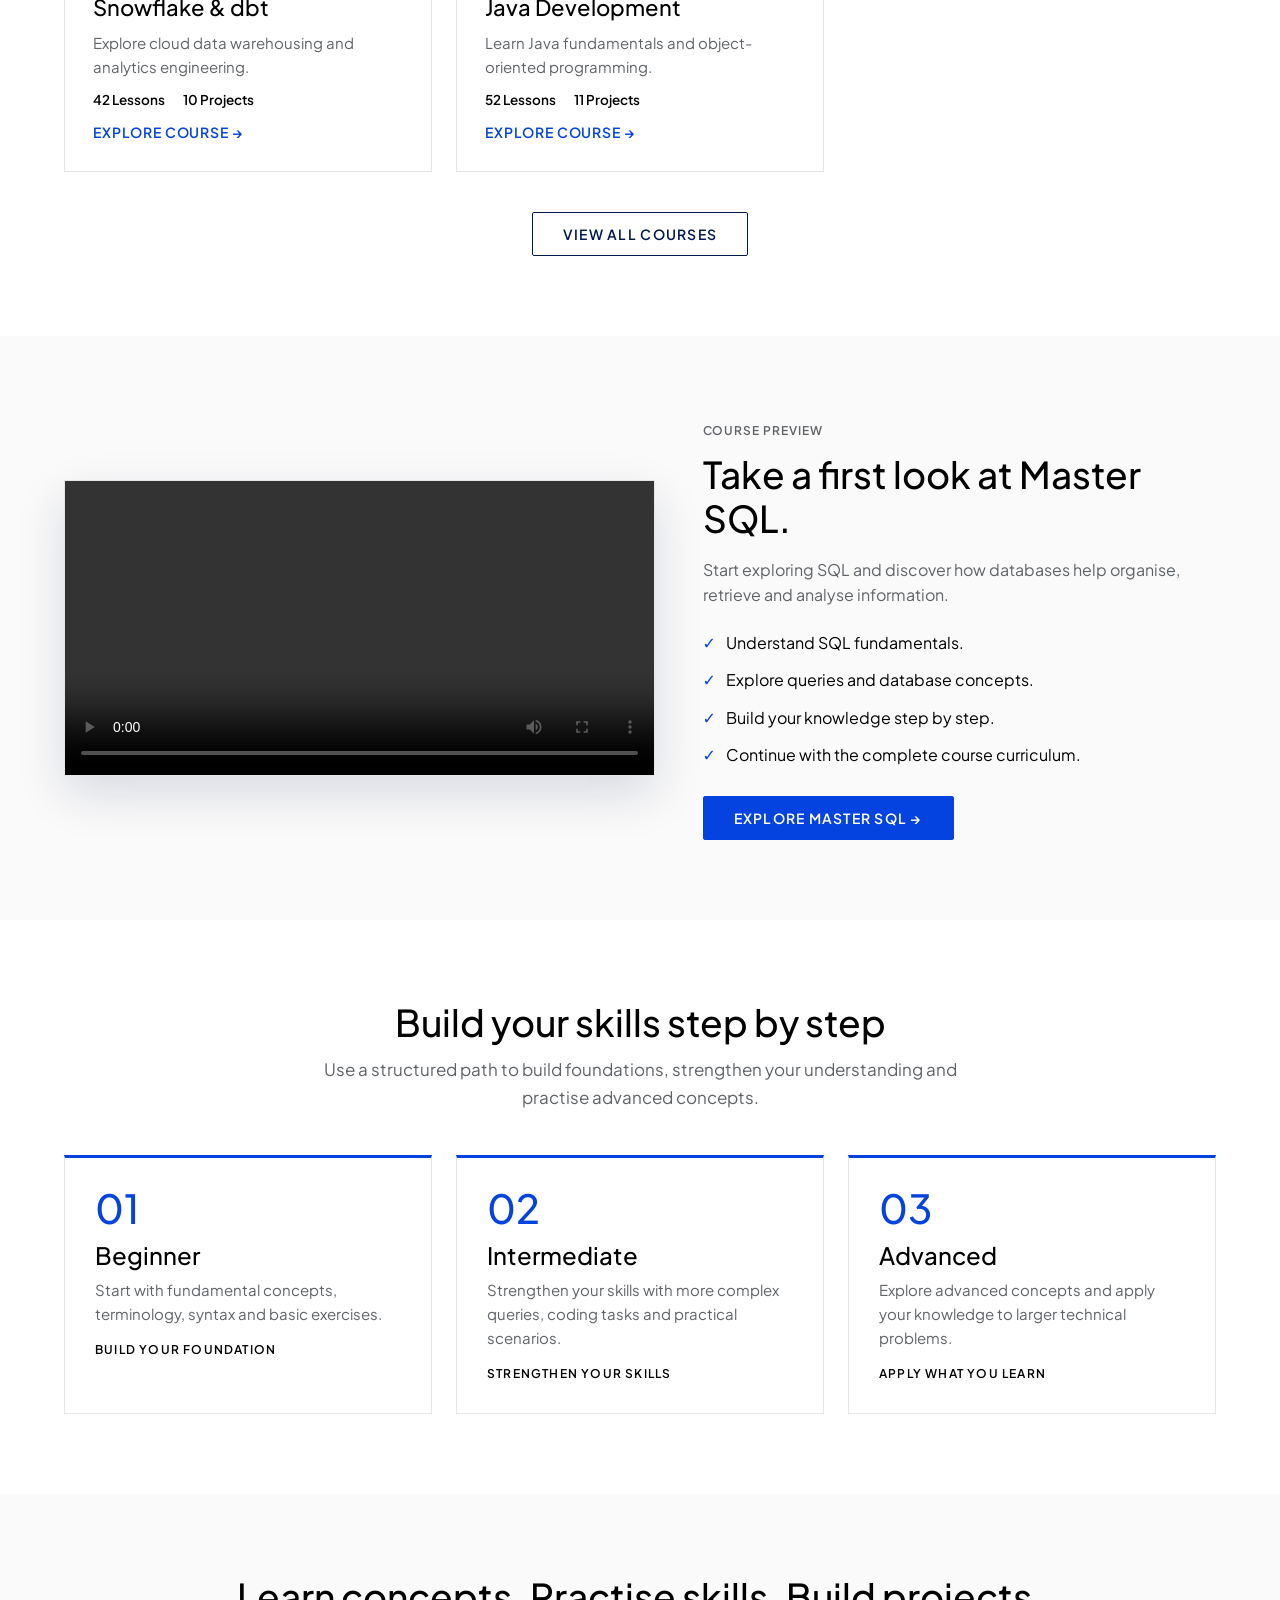
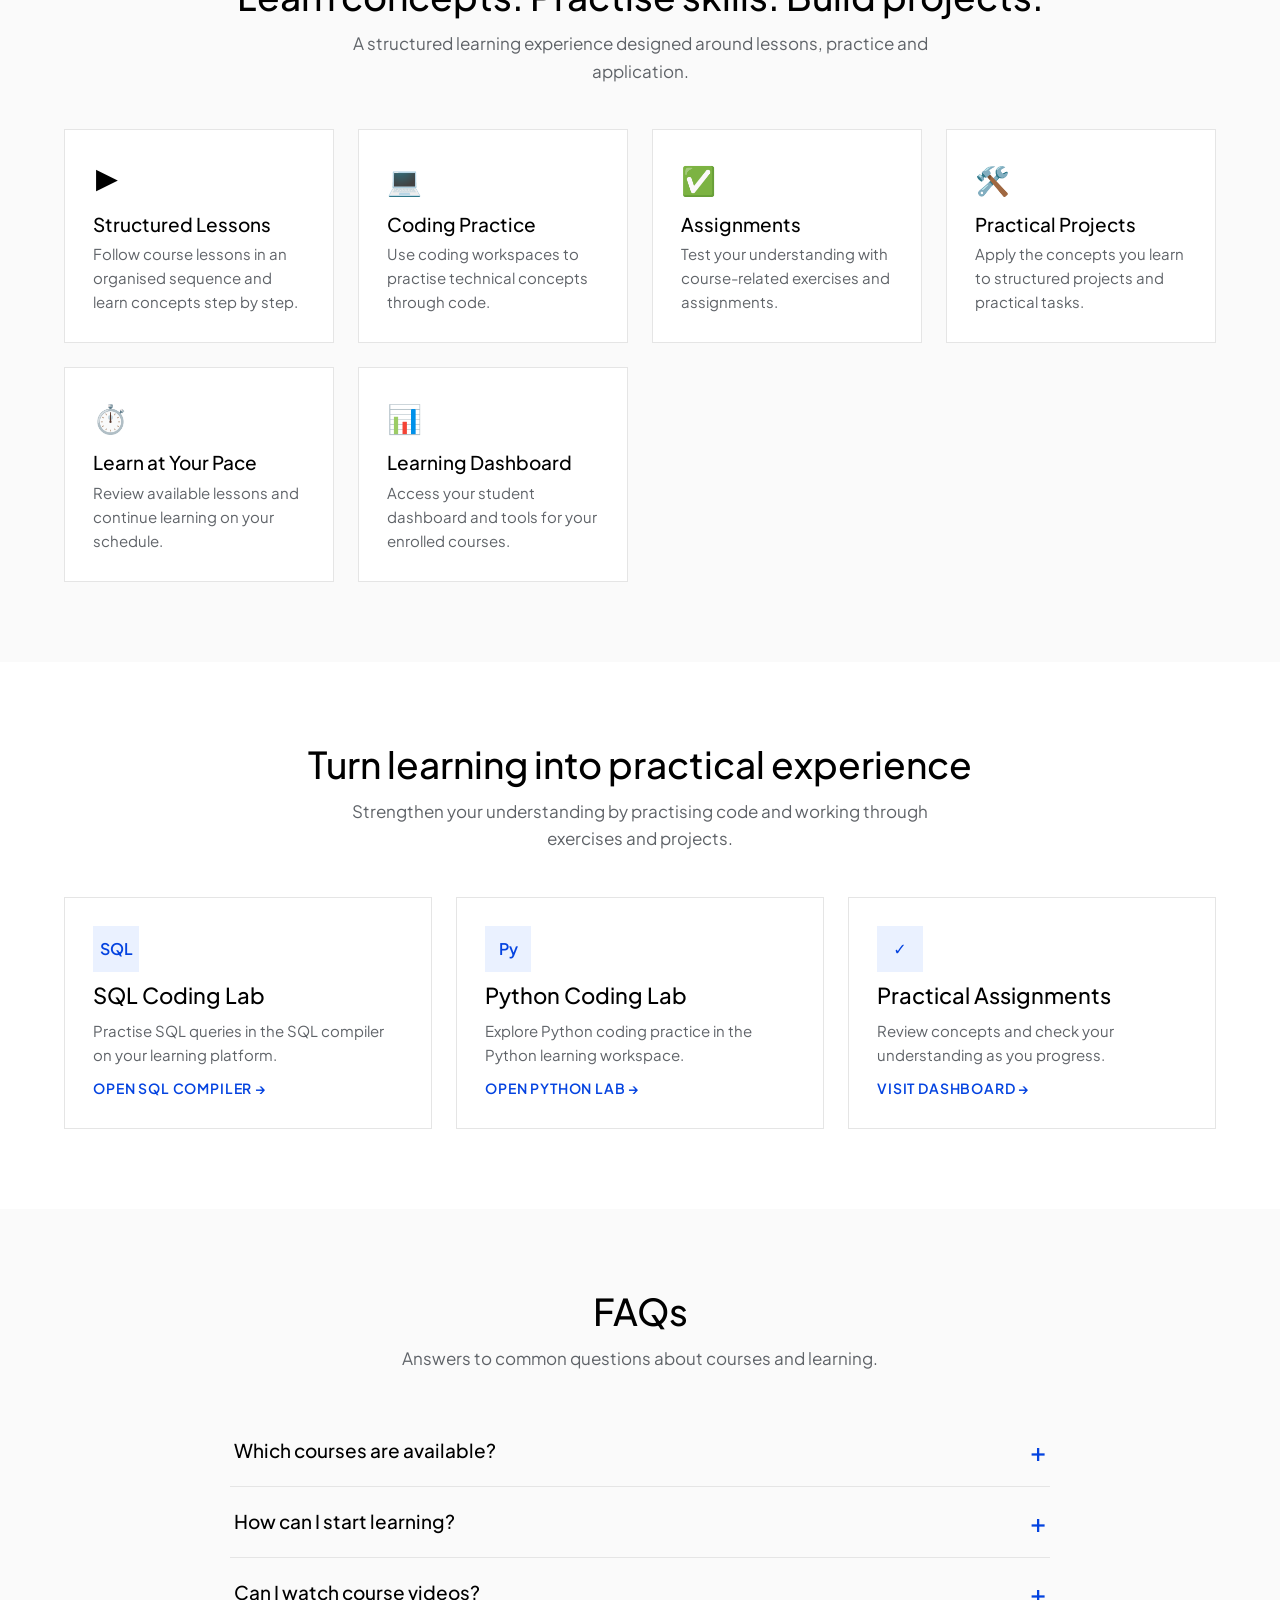
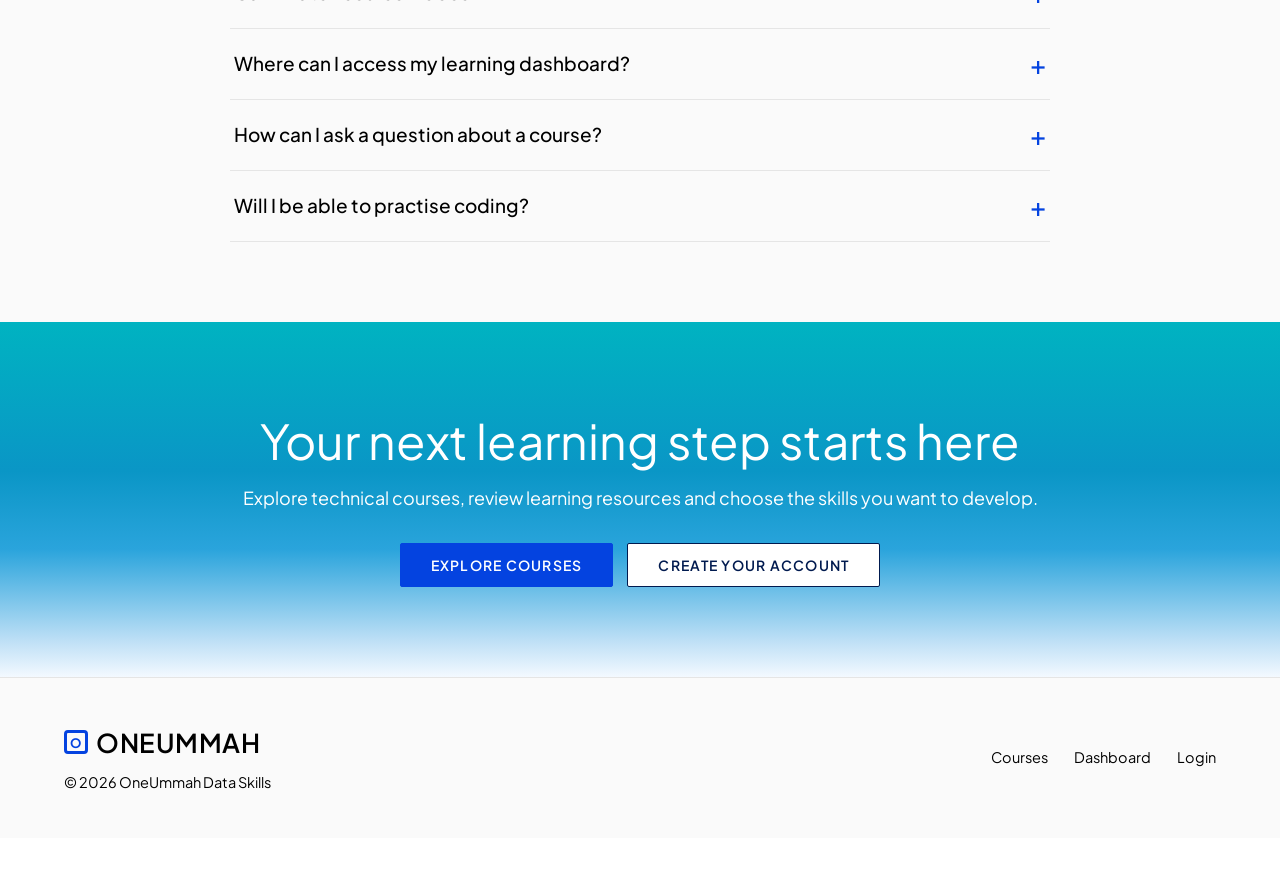
==== commit 0fcb9fa0: "Update index.html" ====
--- a/index.html
+++ b/index.html
@@ -1,540 +1,384 @@
 <!DOCTYPE html>
 <html lang="en">
 <head>
-  <meta charset="UTF-8">
-  <meta name="viewport" content="width=device-width, initial-scale=1.0">
-  <meta name="theme-color" content="#2457e6">
-  <title>OneUmmah Data Skills | Learn. Build. Grow.</title>
-  <meta name="description" content="Learn SQL, Python, Azure Data Engineering, Snowflake, dbt and Java with OneUmmah Data Skills.">
-
-  <style>
-    :root {
-      --blue: #2457e6;
-      --blue-dark: #153db5;
-      --text: #171923;
-      --muted: #606779;
-      --border: #e6e9f0;
-      --light: #f7f8fc;
-      --max-width: 1180px;
-    }
-
-    * { box-sizing: border-box; margin: 0; padding: 0; }
-    html { scroll-behavior: smooth; scroll-padding-top: 90px; }
-    body {
-      background: #fff; color: var(--text);
-      font-family: Inter, "Segoe UI", Arial, Helvetica, sans-serif;
-      line-height: 1.6; overflow-x: hidden;
-      -webkit-font-smoothing: antialiased;
-    }
-    a { color: inherit; text-decoration: none; }
-    button { font: inherit; }
-    .container { width: min(var(--max-width), calc(100% - 40px)); margin: 0 auto; }
-    .blue { color: var(--blue); }
-    .section { padding: 88px 0; }
-    .section-heading { max-width: 760px; margin: 0 auto 46px; text-align: center; }
-    .eyebrow {
-      display: inline-block; color: var(--blue); font-size: 11px;
-      font-weight: 800; letter-spacing: 1.7px; text-transform: uppercase; margin-bottom: 12px;
-    }
-    .section-heading h2, .preview-copy h2, .why-copy h2 {
-      color: var(--text); font-size: clamp(30px, 4vw, 44px);
-      line-height: 1.2; margin-bottom: 14px; letter-spacing: -1.4px; font-weight: 800;
-    }
-    .section-heading p, .preview-copy p, .why-copy p { color: var(--muted); font-size: 15px; line-height: 1.85; }
-
-    /* Buttons */
-    .btn {
-      min-height: 47px; display: inline-flex; align-items: center; justify-content: center;
-      gap: 9px; padding: 13px 23px; border-radius: 7px; font-size: 13px;
-      font-weight: 800; cursor: pointer; border: 1px solid transparent;
-      transition: transform .2s ease, background .2s ease, box-shadow .2s ease;
-    }
-    .btn:hover { transform: translateY(-2px); }
-    .btn-primary {
-      background: linear-gradient(135deg, #2457e6, #4169f5); color: #fff;
-      box-shadow: 0 5px 14px rgba(36,87,230,.13);
-    }
-    .btn-primary:hover { background: #1946ca; box-shadow: 0 8px 20px rgba(36,87,230,.2); }
-    .btn-outline { color: var(--blue); background: #fff; border-color: #dfe4ef; }
-    .btn-outline:hover { background: #f6f8ff; border-color: #aebff7; }
-
-    /* Navigation */
-    .navbar {
-      position: sticky; top: 0; z-index: 1000; background: rgba(255,255,255,.96);
-      backdrop-filter: blur(12px); border-bottom: 1px solid #eceef4;
-      box-shadow: 0 2px 14px rgba(20,30,60,.035);
-    }
-    .nav-inner {
-      width: min(var(--max-width), calc(100% - 40px)); min-height: 78px; margin: auto;
-      display: flex; align-items: center; justify-content: space-between; gap: 22px;
-    }
-    .brand { display: inline-flex; align-items: center; gap: 10px; flex-shrink: 0; font-weight: 900; font-size: 16px; color: #101828; letter-spacing: -.45px; }
-    .brand-mark {
-      width: 39px; height: 39px; display: grid; place-items: center; border-radius: 10px;
-      color: #fff; background: linear-gradient(135deg,#2457e6,#6248e8);
-      font-size: 22px; font-weight: 900; box-shadow: 0 5px 14px rgba(36,87,230,.2);
-    }
-    .nav-links { display: flex; align-items: center; justify-content: center; gap: 24px; }
-    .nav-links a { color: #252b3b; font-size: 13px; font-weight: 750; white-space: nowrap; transition: color .2s ease; }
-    .nav-links a:hover { color: var(--blue); }
-    .nav-actions { display: flex; align-items: center; gap: 9px; }
-    .nav-actions .btn { min-height: 39px; padding: 8px 13px; font-size: 12px; }
-    .user-pill { display: flex; align-items: center; gap: 8px; font-size: 13px; font-weight: 750; }
-    .user-pill-avatar { width: 32px; height: 32px; display: grid; place-items: center; background: #eaf0ff; color: var(--blue); border-radius: 50%; font-weight: 900; }
-
-    /* Hero */
-    .hero {
-      position: relative; isolation: isolate; padding: 100px 0 84px; overflow: hidden;
-      color: var(--text); text-align: center;
-      background: radial-gradient(ellipse at 12% 15%,rgba(81,132,255,.12),transparent 35%),
-                  radial-gradient(ellipse at 90% 80%,rgba(108,83,240,.10),transparent 32%),
-                  linear-gradient(180deg,#fbfcff 0%,#f4f7ff 100%);
-    }
-    .hero::before {
-      content: ""; position: absolute; inset: 0; z-index: -1; pointer-events: none;
-      background: radial-gradient(circle at 10% 20%,rgba(36,87,230,.04),transparent 30%),
-                  radial-gradient(circle at 90% 70%,rgba(98,72,232,.04),transparent 30%);
-    }
-    .hero-content { max-width: 900px; margin: 0 auto; }
-    .hero-badge {
-      display: inline-flex; align-items: center; justify-content: center; gap: 10px;
-      padding: 9px 16px; margin-bottom: 27px; color: var(--blue); font-size: 11px;
-      font-weight: 850; letter-spacing: 1px; border: 1px solid #dfe6ff; border-radius: 50px;
-      background: #fff; box-shadow: 0 4px 16px rgba(30,55,120,.04);
-    }
-    .hero-badge span { width: 7px; height: 7px; background: #22b783; border-radius: 50%; box-shadow: 0 0 0 4px rgba(34,183,131,.12); }
-    .hero h1 {
-      max-width: 900px; margin: 0 auto 23px; color: #171923;
-      font-size: clamp(43px,6vw,72px); font-weight: 850; line-height: 1.08; letter-spacing: -2.7px;
-    }
-    .hero h1 em { color: var(--blue); font-style: normal; }
-    .hero-highlight { display: block; margin-bottom: 14px; color: #30384b; font-size: 17px; font-weight: 800; }
-    .hero-copy { max-width: 710px; margin: 0 auto 30px; color: #606779; font-size: 16px; line-height: 1.9; }
-    .hero-buttons { display: flex; justify-content: center; flex-wrap: wrap; gap: 13px; margin-bottom: 25px; }
-    .hero-buttons .btn { min-width: 195px; min-height: 47px; }
-    .hero .btn-outline { color: var(--blue); background: #fff; border-color: #dce3f3; }
-    .hero-points { display: flex; justify-content: center; flex-wrap: wrap; gap: 13px; color: #5c6477; font-size: 12px; }
-    .hero-panel { display: none; }
-
-    /* Trust strip */
-    .trust-strip { background: #fff; border-top: 1px solid #edf0f6; border-bottom: 1px solid #edf0f6; }
-    .trust-inner { display: grid; grid-template-columns: repeat(4,1fr); gap: 24px; padding: 28px 0; }
-    .trust-item { text-align: center; }
-    .trust-item strong { display: block; color: #202536; font-size: 14px; margin-bottom: 4px; }
-    .trust-item span { color: #747c8d; font-size: 12px; }
-
-    /* Courses */
-    .courses-section { background: #fff; }
-    .course-grid { display: grid; grid-template-columns: repeat(3,minmax(0,1fr)); gap: 22px; }
-    .course-card {
-      display: flex; flex-direction: column; min-width: 0; padding: 27px;
-      border: 1px solid #e7eaf2; border-radius: 13px; background: #fff;
-      box-shadow: 0 5px 22px rgba(25,35,70,.035);
-      transition: transform .25s ease,border-color .25s ease,box-shadow .25s ease;
-    }
-    .course-card:hover { transform: translateY(-6px); border-color: #b9c9ff; box-shadow: 0 16px 38px rgba(31,65,150,.10); }
-    .course-icon {
-      width: 53px; height: 53px; display: grid; place-items: center; margin-bottom: 19px;
-      color: var(--blue); background: linear-gradient(135deg,#edf2ff,#f3efff);
-      border: 1px solid #e2e8ff; border-radius: 12px; font-size: 14px; font-weight: 900; flex-shrink: 0;
-    }
-    .course-level {
-      display: inline-block; align-self: flex-start; margin-bottom: 12px; color: var(--blue);
-      background: #f0f4ff; border-radius: 5px; padding: 4px 8px; font-size: 10px;
-      font-weight: 800; text-transform: uppercase; letter-spacing: .6px;
-    }
-    .course-card h3 { color: #202536; font-size: 19px; line-height: 1.4; margin-bottom: 10px; letter-spacing: -.35px; }
-    .course-card > p { color: #697184; font-size: 13px; line-height: 1.85; margin-bottom: 20px; }
-    .course-meta { display: flex; flex-wrap: wrap; gap: 8px 13px; margin-top: auto; padding: 15px 0; border-top: 1px solid #edf0f6; color: #687185; font-size: 11px; }
-    .course-card .btn { width: 100%; margin-top: 5px; }
-
-    /* Features */
-    .features-section, .roadmap-section, .faq-section { background: #f8f9fd; border-top: 1px solid #eceef5; border-bottom: 1px solid #eceef5; }
-    .feature-grid { display: grid; grid-template-columns: repeat(3,minmax(0,1fr)); gap: 20px; }
-    .feature-card { padding: 28px; border: 1px solid #e7eaf2; border-radius: 12px; background: #fff; box-shadow: 0 5px 22px rgba(25,35,70,.025); transition: transform .2s ease,box-shadow .2s ease; }
-    .feature-card:hover { transform: translateY(-4px); box-shadow: 0 12px 30px rgba(25,35,70,.07); }
-    .feature-number { display: inline-grid; place-items: center; width: 42px; height: 42px; margin-bottom: 18px; border-radius: 10px; background: #edf2ff; color: var(--blue); font-weight: 900; }
-    .feature-card h3 { font-size: 17px; margin-bottom: 9px; }
-    .feature-card p { color: var(--muted); font-size: 13px; line-height: 1.8; }
-
-    /* Video preview */
-    .preview-grid { display: grid; grid-template-columns: 1fr 1fr; align-items: center; gap: 60px; }
-    .preview-copy h2 { margin-bottom: 18px; }
-    .preview-copy p { margin-bottom: 22px; }
-    .preview-list { list-style: none; margin-bottom: 25px; }
-    .preview-list li { color: #344054; margin: 11px 0; font-size: 14px; }
-    .preview-list li::before { content: "✓"; color: var(--blue); margin-right: 10px; font-weight: 900; }
-    .video-card { padding: 12px; background: #fff; border: 1px solid #e5e9f2; border-radius: 15px; box-shadow: 0 15px 40px rgba(20,35,80,.09); }
-    .video-card video { display: block; width: 100%; border-radius: 10px; background: #000; }
-    .video-caption { padding: 17px 9px 8px; }
-    .video-caption strong { display: block; margin-bottom: 4px; }
-    .video-caption span { color: var(--muted); font-size: 12px; }
-
-    /* Roadmap */
-    .roadmap-grid { display: grid; grid-template-columns: repeat(4,minmax(0,1fr)); gap: 18px; }
-    .roadmap-card { padding: 25px 22px; border: 1px solid var(--border); border-radius: 12px; background: #fff; box-shadow: 0 6px 20px rgba(18,52,100,.04); transition: transform .2s ease,box-shadow .2s ease; }
-    .roadmap-card:hover { transform: translateY(-4px); box-shadow: 0 12px 28px rgba(25,35,70,.07); }
-    .roadmap-step { color: var(--blue); font-size: 12px; font-weight: 900; letter-spacing: 1px; margin-bottom: 14px; }
-    .roadmap-card h3 { font-size: 17px; margin-bottom: 10px; }
-    .roadmap-card p { color: var(--muted); font-size: 12px; line-height: 1.8; }
-
-    /* Coding labs */
-    .labs-grid { display: grid; grid-template-columns: repeat(2,minmax(0,1fr)); gap: 20px; }
-    .lab-card { display: flex; flex-direction: column; padding: 30px; border-radius: 13px; border: 1px solid var(--border); background: #fff; box-shadow: 0 5px 22px rgba(25,35,70,.035); transition: transform .2s ease,box-shadow .2s ease; }
-    .lab-card:hover { transform: translateY(-4px); box-shadow: 0 14px 32px rgba(25,35,70,.08); }
-    .lab-card h3 { color: #202536; font-size: 22px; margin-bottom: 10px; }
-    .lab-card p { color: var(--muted); font-size: 14px; margin-bottom: 22px; }
-    .lab-card .btn { align-self: flex-start; margin-top: auto; }
-
-    /* Why us */
-    .why-grid { display: grid; grid-template-columns: 1fr 1fr; align-items: center; gap: 60px; }
-    .why-copy p { margin-bottom: 22px; }
-    .why-points { display: grid; grid-template-columns: 1fr 1fr; gap: 13px; }
-    .why-point { padding: 16px; border: 1px solid var(--border); border-radius: 11px; background: #fff; font-size: 13px; font-weight: 700; transition: border-color .2s ease,transform .2s ease; }
-    .why-point:hover { transform: translateY(-3px); border-color: #b8c8ff; }
-    .why-point span { display: block; color: var(--blue); font-size: 20px; margin-bottom: 6px; }
-
-    /* FAQ */
-    .faq-list { max-width: 820px; margin: auto; }
-    .faq-list details { margin-bottom: 12px; padding: 18px 20px; border: 1px solid #e5e9f2; border-radius: 10px; background: #fff; transition: border-color .2s ease; }
-    .faq-list details[open] { border-color: #b8c8ff; }
-    .faq-list summary { cursor: pointer; color: #252b3b; font-size: 14px; font-weight: 800; }
-    .faq-list summary::marker { color: var(--blue); }
-    .faq-list details p { padding-top: 13px; color: var(--muted); font-size: 13px; line-height: 1.8; }
-
-    /* Final CTA */
-    .final-cta { padding: 80px 0; }
-    .cta-box {
-      text-align: center; padding: 65px 28px; border: 1px solid #e0e6ff; border-radius: 18px;
-      background: radial-gradient(ellipse at 5% 0%,rgba(36,87,230,.08),transparent 40%),linear-gradient(135deg,#f5f7ff,#f9faff);
-    }
-    .cta-box h2 { max-width: 700px; margin: 0 auto 15px; color: #171923; font-size: clamp(28px,4vw,43px); line-height: 1.2; font-weight: 850; letter-spacing: -1.3px; }
-    .cta-box p { max-width: 600px; margin: 0 auto 25px; color: var(--muted); }
-    .cta-buttons { display: flex; justify-content: center; flex-wrap: wrap; gap: 12px; }
-
-    /* Footer */
-    .footer { padding: 42px 0 20px; background: #10172b; color: #fff; }
-    .footer-grid { display: grid; grid-template-columns: 1.5fr 1fr 1fr; gap: 35px; padding-bottom: 32px; }
-    .footer .brand, .footer .brand .blue { color: #fff; }
-    .footer .brand-mark { background: linear-gradient(135deg,#2457e6,#6248e8); color: #fff; }
-    .footer-about p { max-width: 370px; margin-top: 15px; color: #c3cadd; font-size: 13px; }
-    .footer h4 { margin-bottom: 13px; color: #fff; font-size: 13px; }
-    .footer-links { display: grid; gap: 9px; }
-    .footer-links a { width: fit-content; color: #c3cadd; font-size: 13px; }
-    .footer-links a:hover { color: #fff; text-decoration: underline; }
-    .footer-bottom { display: flex; justify-content: space-between; gap: 15px; flex-wrap: wrap; padding-top: 20px; border-top: 1px solid rgba(255,255,255,.18); color: #c3cadd; font-size: 11px; }
-
-    /* WhatsApp enquiry */
-    .whatsapp-enquiry {
-      position: fixed; right: 20px; bottom: 20px; z-index: 900; display: inline-flex;
-      align-items: center; gap: 9px; padding: 12px 17px; border: none; border-radius: 9px;
-      background: #168b55; color: #fff; box-shadow: 0 8px 25px rgba(22,139,85,.22);
-      font-size: 13px; font-weight: 900; transition: .2s ease;
-    }
-    .whatsapp-enquiry:hover { background: #107446; transform: translateY(-2px); }
-
-    /* Toast and helpers */
-    #toast { position: fixed; left: 50%; bottom: 25px; z-index: 2000; transform: translateX(-50%); max-width: calc(100% - 30px); padding: 12px 18px; border: 1px solid var(--border); border-radius: 10px; background: #fff; color: var(--text); box-shadow: 0 10px 30px rgba(0,0,0,.15); }
-    .hidden { display: none !important; }
-    a:focus-visible, button:focus-visible, summary:focus-visible { outline: 3px solid #94b3ff; outline-offset: 3px; }
-
-    /* Responsive */
-    @media (max-width: 1000px) {
-      .nav-inner { flex-wrap: wrap; padding: 13px 0; gap: 14px; }
-      .nav-links { order: 3; width: 100%; justify-content: flex-start; flex-wrap: wrap; gap: 16px; }
-      .course-grid { grid-template-columns: repeat(2,minmax(0,1fr)); }
-      .roadmap-grid { grid-template-columns: repeat(2,minmax(0,1fr)); }
-    }
-    @media (max-width: 700px) {
-      .container, .nav-inner { width: min(calc(100% - 28px),var(--max-width)); }
-      .section { padding: 62px 0; }
-      .hero { padding: 65px 0 55px; }
-      .hero h1 { font-size: clamp(37px,9vw,52px); letter-spacing: -1.5px; }
-      .hero-copy { font-size: 15px; }
-      .hero-buttons .btn { width: 100%; }
-      .trust-inner { grid-template-columns: repeat(2,minmax(0,1fr)); gap: 22px 10px; }
-      .course-grid, .feature-grid, .labs-grid, .preview-grid, .why-grid { grid-template-columns: 1fr; }
-      .roadmap-grid { grid-template-columns: 1fr 1fr; }
-      .footer-grid { grid-template-columns: 1fr 1fr; }
-      .footer-about { grid-column: 1 / -1; }
-      .nav-links { overflow-x: auto; flex-wrap: nowrap; padding-bottom: 4px; }
-      .nav-links a { flex-shrink: 0; }
-      .brand { font-size: 14px; }
-      .brand-mark { width: 34px; height: 34px; }
-      .nav-actions .btn { padding: 8px 10px; }
-      .why-points { grid-template-columns: 1fr 1fr; }
-      .preview-grid, .why-grid { gap: 32px; }
-      .course-card, .feature-card, .lab-card { padding: 23px; }
-      .cta-box { padding: 42px 20px; }
-      .whatsapp-enquiry { right: 12px; bottom: 12px; }
-    }
-    @media (max-width: 400px) {
-      .roadmap-grid, .footer-grid, .why-points { grid-template-columns: 1fr; }
-      .nav-actions { gap: 6px; }
-      .brand { font-size: 12px; }
-      .hero-badge { font-size: 9px; letter-spacing: .6px; }
-    }
-  </style>
+<meta charset="utf-8">
+<meta name="viewport" content="width=device-width, initial-scale=1">
+<title>OneUmmah Data Skills | Build Your Future</title>
+<meta name="description" content="Learn SQL, Python, Data Engineering, Azure, Snowflake and Java through structured lessons, coding practice and practical projects with OneUmmah Data Skills.">
+<link rel="preconnect" href="https://fonts.googleapis.com">
+<link rel="preconnect" href="https://fonts.gstatic.com" crossorigin>
+<link href="https://fonts.googleapis.com/css2?family=Plus+Jakarta+Sans:wght@400;500;600;700&display=swap" rel="stylesheet">
+<link href="https://api.fontshare.com/v2/css?f[]=clash-grotesk@400,500,600&display=swap" rel="stylesheet">
+<style>
+/* ===== Theme tokens (tweak these to match exactly using the eyedropper) ===== */
+:root{
+  --blue:#0443e0; --blue-dark:#0334b3; --navy:#001a4f; --ink:#000; --muted:#5f6368;
+  --line:#e5e5e5; --soft:#fafafa; --white:#fff;
+  --hero:linear-gradient(180deg,#00b3c1 0%,#0a96c6 42%,#2aa4dc 64%,#bfe0f6 90%,#f3f9ff 100%);
+  --font:'Plus Jakarta Sans',system-ui,sans-serif;
+  --display:'Clash Grotesk','Plus Jakarta Sans',system-ui,sans-serif;
+}
+*{box-sizing:border-box;margin:0;padding:0}
+html{scroll-behavior:smooth;scroll-padding-top:90px}
+body{font-family:var(--font);color:var(--ink);background:#fff;line-height:1.6;padding-bottom:54px;-webkit-font-smoothing:antialiased}
+a{color:inherit;text-decoration:none}
+.wrap{max-width:1200px;margin:0 auto;padding:0 24px}
+section{padding:80px 0}
+h1,h2,h3,.logo{font-family:var(--display)}
+h2{font-size:clamp(27px,3.2vw,37px);font-weight:500;text-align:center;line-height:1.2}
+h3{font-weight:500;line-height:1.25}
+.sub{text-align:center;color:var(--muted);max-width:640px;margin:12px auto 44px;font-size:17px}
+:focus-visible{outline:3px solid #7aa2ff;outline-offset:2px}
+
+/* Buttons: square, uppercase, spaced (Scaler style) */
+.btn{display:inline-block;padding:14px 30px;border:1px solid var(--blue);background:var(--blue);color:#fff;font:600 14px/1 var(--font);letter-spacing:.09em;text-transform:uppercase;cursor:pointer;border-radius:2px;transition:background .2s,color .2s}
+.btn:hover{background:var(--blue-dark);border-color:var(--blue-dark)}
+.btn.outline{background:#fff;color:var(--navy);border-color:var(--navy)}
+.btn.outline:hover{background:var(--navy);color:#fff}
+.btn.sm{padding:12px 22px;font-size:13px}
+
+/* Header */
+header{position:sticky;top:0;z-index:60;background:#fff}
+.nav{display:flex;align-items:center;justify-content:space-between;height:68px;gap:20px}
+.logo{display:flex;align-items:center;gap:8px;font-weight:600;font-size:26px;letter-spacing:.02em;color:#000;text-transform:uppercase}
+.logo i{font-style:normal;display:grid;place-items:center;width:24px;height:24px;border:3px solid var(--blue);color:var(--blue);font-size:13px;font-weight:700;border-radius:4px}
+.links{display:flex;gap:34px;font-size:14.5px;font-weight:500;letter-spacing:.04em;text-transform:uppercase}
+.links>a,.dd>button{background:none;border:0;font:inherit;letter-spacing:inherit;text-transform:inherit;cursor:pointer;color:#000;padding:8px 0}
+.links a:hover,.dd>button:hover{color:var(--blue)}
+.dd{position:relative}
+.dd-menu{display:none;position:absolute;top:100%;left:-16px;min-width:260px;background:#fff;border:1px solid var(--line);box-shadow:0 12px 30px rgba(0,0,0,.1);padding:8px 0;text-transform:none;letter-spacing:0}
+.dd.open .dd-menu{display:block}
+.dd-menu a{display:block;padding:10px 20px;font-size:15px}
+.dd-menu a:hover{background:var(--soft);color:var(--blue)}
+.nav-cta{display:flex;gap:12px;align-items:center}
+.burger{display:none;background:none;border:0;font-size:28px;cursor:pointer}
+
+/* Hero */
+.hero{background:var(--hero);text-align:center;padding:92px 0 150px;color:#fff}
+.eyebrow{font-size:14px;font-weight:600;letter-spacing:.14em;text-transform:uppercase;display:flex;gap:18px;justify-content:center;align-items:center;flex-wrap:wrap}
+.hero h1{font-weight:400;font-size:clamp(38px,5.6vw,72px);line-height:1.12;margin:30px auto 26px;max-width:900px;letter-spacing:-.01em}
+.hero p{font-size:18px;max-width:700px;margin:0 auto;line-height:1.55}
+.hero p b{font-weight:700;display:block}
+.hero .acts{display:flex;gap:14px;justify-content:center;flex-wrap:wrap;margin:52px 0 14px}
+.hero small{color:#e6f4fc;font-size:14px}
+
+/* Sticky bottom bar */
+.bar{position:fixed;left:0;right:0;bottom:0;z-index:70;background:var(--navy);color:#fff;text-align:center;padding:13px 16px;font-size:18px}
+.bar b{font-weight:700;margin:0 4px}
+.bar button{background:none;border:0;color:#fff;font:inherit;font-weight:700;text-decoration:underline;cursor:pointer}
+
+/* Stats */
+.stats{padding:56px 0;border-bottom:1px solid var(--line)}
+.stats .wrap{display:grid;grid-template-columns:repeat(4,1fr);gap:20px;text-align:center}
+.stats b{display:block;font:500 44px/1.1 var(--display);color:#000}
+.stats span{color:var(--muted);font-size:15px}
+
+/* Cards */
+.grid{display:grid;gap:24px}
+.courses{grid-template-columns:repeat(auto-fit,minmax(300px,1fr))}
+.card{background:#fff;border:1px solid var(--line);padding:28px;display:flex;flex-direction:column;gap:10px;transition:border-color .2s,box-shadow .2s}
+.card:hover{border-color:var(--blue);box-shadow:0 12px 30px rgba(4,67,224,.1)}
+.badge{display:grid;place-items:center;width:46px;height:46px;background:#eaf1ff;color:var(--blue);font:600 16px var(--display)}
+.tag{font-size:12px;font-weight:600;letter-spacing:.08em;text-transform:uppercase;color:var(--muted)}
+.card h3{font-size:22px}
+.card p{color:var(--muted);font-size:15px;flex:1}
+.meta{display:flex;gap:18px;font-size:13.5px;font-weight:600}
+.more{color:var(--blue);font-weight:600;font-size:14px;letter-spacing:.06em;text-transform:uppercase}
+.alt{background:var(--soft)}
+.center{text-align:center;margin-top:40px}
+
+/* Path */
+.timeline{display:grid;grid-template-columns:repeat(3,1fr);gap:24px}
+.step{background:#fff;border:1px solid var(--line);padding:30px;border-top:3px solid var(--blue)}
+.step .n{font:500 40px var(--display);color:var(--blue);line-height:1}
+.step h3{font-size:24px;margin:12px 0 8px}
+.step p{color:var(--muted);font-size:15px}
+.step em{display:block;margin-top:14px;font-style:normal;font-weight:600;font-size:12px;letter-spacing:.1em;text-transform:uppercase}
+
+/* Features */
+.features{grid-template-columns:repeat(auto-fit,minmax(270px,1fr))}
+.feat{padding:28px;border:1px solid var(--line);background:#fff}
+.feat .ic{font-size:28px;margin-bottom:10px}
+.feat h3{font-size:19px;margin-bottom:6px}
+.feat p{color:var(--muted);font-size:15px}
+.split{display:grid;grid-template-columns:repeat(3,1fr);gap:24px}
+
+/* Course preview (video) */
+.preview{display:grid;grid-template-columns:1.15fr 1fr;gap:48px;align-items:center}
+.vframe{background:#000;border:1px solid var(--line);box-shadow:0 18px 45px rgba(0,26,79,.14)}
+.vframe video{display:block;width:100%;max-height:420px;background:#000}
+.pcopy h2{text-align:left;margin:10px 0 16px}
+.pcopy p{color:var(--muted)}
+.plist{list-style:none;margin:22px 0 28px}
+.plist li{margin:12px 0}
+.plist li::before{content:"✓";color:var(--blue);font-weight:800;margin-right:10px}
+/* Auth chip + toast (used by script.js) */
+.nav-guest,.nav-user{display:flex;gap:12px;align-items:center}
+.user-pill{display:flex;align-items:center;gap:8px;font-weight:600;font-size:14px}
+.user-pill .av{display:grid;place-items:center;width:32px;height:32px;border-radius:50%;background:var(--blue);color:#fff;font-weight:700}
+.m-only{display:none}
+.toast{position:fixed;left:50%;bottom:84px;transform:translate(-50%,20px);background:var(--navy);color:#fff;padding:12px 22px;opacity:0;pointer-events:none;transition:.3s;z-index:120}
+.toast.show{opacity:1;transform:translate(-50%,0)}
+
+/* FAQ */
+.faq{max-width:820px;margin:0 auto}
+details{border-bottom:1px solid var(--line)}
+summary{cursor:pointer;padding:22px 4px;font:500 19px var(--display);list-style:none;display:flex;justify-content:space-between;gap:12px}
+summary::-webkit-details-marker{display:none}
+summary::after{content:"+";font-size:26px;line-height:1;color:var(--blue);transition:transform .2s}
+details[open] summary::after{transform:rotate(45deg)}
+details p{padding:0 4px 22px;color:var(--muted)}
+
+/* CTA */
+.cta{background:var(--hero);text-align:center;color:#fff;padding:90px 0}
+.cta h2{color:#fff;font-weight:400;font-size:clamp(30px,4vw,48px)}
+.cta p{margin:14px 0 30px;font-size:18px}
+.cta .row{display:flex;gap:14px;justify-content:center;flex-wrap:wrap}
+
+/* Footer */
+footer{background:var(--soft);padding:44px 0;font-size:14.5px;border-top:1px solid var(--line)}
+.foot{display:flex;justify-content:space-between;gap:20px;flex-wrap:wrap;align-items:center}
+.foot nav{display:flex;gap:26px}
+.foot nav a:hover{text-decoration:underline}
+
+/* Modal */
+.modal{position:fixed;inset:0;z-index:90;background:rgba(0,10,40,.6);display:none;place-items:center;padding:20px}
+.modal.open{display:grid}
+.mbox{background:#fff;width:100%;max-width:440px;padding:32px;position:relative}
+.mbox h3{font-size:24px}
+.mbox small{color:var(--muted)}
+.x{position:absolute;top:10px;right:14px;background:none;border:0;font-size:28px;cursor:pointer}
+.field{margin-top:16px}
+.field label{display:block;font-size:13px;font-weight:600;margin-bottom:5px}
+.field input,.field select{width:100%;padding:12px;border:1px solid #c9ced8;font:inherit;background:#fff;border-radius:2px}
+.field input:focus,.field select:focus{border-color:var(--blue);outline:none;box-shadow:0 0 0 3px rgba(4,67,224,.15)}
+.mbox .btn{width:100%;margin-top:22px}
+.err{font-size:13px;color:#c0262d;margin-top:10px;min-height:18px}
+
+@media(max-width:960px){
+  .timeline,.split,.preview{grid-template-columns:1fr}
+  .m-only{display:block}
+  .stats .wrap{grid-template-columns:repeat(2,1fr)}
+  .burger{display:block}
+  .links{display:none;position:absolute;top:68px;left:0;right:0;background:#fff;flex-direction:column;gap:0;border-bottom:1px solid var(--line);padding:6px 0}
+  .links.open{display:flex}
+  .links>a,.dd>button{padding:14px 24px;width:100%;text-align:left}
+  .dd-menu{position:static;box-shadow:none;border:0;background:var(--soft)}
+  .nav-cta .hide-m{display:none}
+  .hero{padding:60px 0 100px}
+  .bar{font-size:14px}
+}
+@media(prefers-reduced-motion:reduce){html{scroll-behavior:auto}*{transition:none!important}}
+</style>
 </head>
-
-<body class="oum-home">
-  <!-- HEADER -->
-  <header class="navbar">
-    <div class="nav-inner">
-      <a class="brand" href="index.html" aria-label="OneUmmah Data Skills Home">
-        <span class="brand-mark">O</span>
-        <span>ONEUMMAH <span class="blue">DATA SKILLS</span></span>
-      </a>
-      <nav class="nav-links" aria-label="Main navigation">
-        <a href="index.html">Home</a>
-        <a href="courses.html">Courses</a>
-        <a href="#learning-path">Learning Paths</a>
-        <a href="dashboard.html">Dashboard</a>
-        <a href="payments.html">Payments</a>
-      </nav>
-      <div class="nav-actions" id="guestActions">
-        <a class="btn btn-outline" href="login.html">Login</a>
-        <a class="btn btn-primary" href="register.html">Get Started</a>
-      </div>
-      <div class="nav-actions" id="authActions" style="display:none">
-        <a href="dashboard.html" class="user-pill">
-          <span class="user-pill-avatar" id="navAvatar">S</span>
-          <span id="navName">Student</span>
-        </a>
-        <button class="btn btn-outline" type="button" onclick="handleLogout()">Logout</button>
-      </div>
-    </div>
-  </header>
-
-  <main>
-    <!-- HERO -->
-    <section class="hero">
-      <div class="container">
-        <div class="hero-content">
-          <div class="hero-badge"><span></span> ONEUMMAH DATA SKILLS &nbsp; | &nbsp; PRACTICAL LEARNING</div>
-          <h1>Build Your Future with<br>Data &amp; Technology</h1>
-          <span class="hero-highlight">Technology keeps evolving. Your skills can evolve with it.</span>
-          <p class="hero-copy">Learn SQL, Python, Data Engineering, Cloud and more through structured lessons, practical assignments and hands-on projects.</p>
-          <div class="hero-buttons">
-            <a class="btn btn-primary" href="courses.html">EXPLORE COURSES</a>
-            <a class="btn btn-outline" href="#learning-path">START LEARNING</a>
-          </div>
-          <div class="hero-points"><span>Structured Learning</span><span>•</span><span>Practical Skills</span><span>•</span><span>Learn at Your Pace</span></div>
+<body>
+
+<header>
+  <div class="wrap nav">
+    <a class="logo" href="index.html"><i>O</i>OneUmmah</a>
+    <nav class="links" id="links" aria-label="Main">
+      <div class="dd" id="dd">
+        <button type="button" aria-expanded="false">Courses ⌄</button>
+        <div class="dd-menu">
+          <a href="courses.html#sql">Master SQL</a>
+          <a href="courses.html#python">Python for Data Engineering</a>
+          <a href="courses.html#azure">Azure Data Engineering</a>
+          <a href="courses.html#snowflake">Snowflake &amp; dbt</a>
+          <a href="courses.html#java">Java Development</a>
         </div>
       </div>
-    </section>
-
-    <!-- LEARNING HIGHLIGHTS -->
-    <section class="trust-strip">
-      <div class="container trust-inner">
-        <div class="trust-item"><strong>Structured Lessons</strong><span>Learn step by step</span></div>
-        <div class="trust-item"><strong>Practical Projects</strong><span>Build as you learn</span></div>
-        <div class="trust-item"><strong>Coding Labs</strong><span>Practice your skills</span></div>
-        <div class="trust-item"><strong>Learning Dashboard</strong><span>Access your learning area</span></div>
-      </div>
-    </section>
-
-    <!-- COURSES -->
-    <section class="section courses-section" id="courses">
-      <div class="container">
-        <div class="section-heading">
-          <span class="eyebrow">OUR PROGRAMS</span>
-          <h2>Choose Your <span class="blue">Learning Path</span></h2>
-          <p>Start with the technology you want to learn and build your knowledge through structured lessons and practical exercises.</p>
-        </div>
-        <div class="course-grid">
-          <article class="course-card">
-            <div class="course-icon">SQL</div><span class="course-level">Database Skills</span>
-            <h3>Master SQL</h3><p>Learn SQL from the basics to advanced queries, joins, functions, data analysis and database problem-solving.</p>
-            <div class="course-meta"><span>48 lessons</span><span>12 projects</span><span>Beginner → Advanced</span></div>
-            <a class="btn btn-primary" href="courses.html">Explore Course →</a>
-          </article>
-          <article class="course-card">
-            <div class="course-icon">PY</div><span class="course-level">Programming</span>
-            <h3>Python for Data Engineering</h3><p>Understand Python programming, data processing, automation and essential data engineering concepts.</p>
-            <div class="course-meta"><span>56 lessons</span><span>15 projects</span><span>Practical learning</span></div>
-            <a class="btn btn-primary" href="courses.html">Explore Course →</a>
-          </article>
-          <article class="course-card">
-            <div class="course-icon">AZ</div><span class="course-level">Cloud Technology</span>
-            <h3>Azure Data Engineering</h3><p>Explore cloud data platforms, data pipelines and core concepts used in modern data engineering.</p>
-            <div class="course-meta"><span>64 lessons</span><span>18 projects</span><span>Cloud concepts</span></div>
-            <a class="btn btn-primary" href="courses.html">Explore Course →</a>
-          </article>
-          <article class="course-card">
-            <div class="course-icon">DBT</div><span class="course-level">Modern Data Stack</span>
-            <h3>Snowflake &amp; dbt</h3><p>Learn modern data warehouse concepts, transformation workflows and structured data modeling.</p>
-            <div class="course-meta"><span>42 lessons</span><span>10 projects</span><span>Data transformation</span></div>
-            <a class="btn btn-primary" href="courses.html">Explore Course →</a>
-          </article>
-          <article class="course-card">
-            <div class="course-icon">JV</div><span class="course-level">Software Development</span>
-            <h3>Java Development</h3><p>Build a foundation in Java syntax, object-oriented programming and core software development concepts.</p>
-            <div class="course-meta"><span>52 lessons</span><span>11 projects</span><span>Programming practice</span></div>
-            <a class="btn btn-primary" href="courses.html">Explore Course →</a>
-          </article>
-          <article class="course-card">
-            <div class="course-icon">+</div><span class="course-level">Start Learning</span>
-            <h3>Find Your Next Skill</h3><p>Explore the available programs and choose a learning direction that matches your interests and goals.</p>
-            <div class="course-meta"><span>Explore programs</span><span>Plan your learning</span></div>
-            <a class="btn btn-outline" href="courses.html">View All Courses →</a>
-          </article>
-        </div>
-      </div>
-    </section>
-
-    <!-- LEARNING FEATURES -->
-    <section class="section features-section">
-      <div class="container">
-        <div class="section-heading">
-          <span class="eyebrow">YOUR LEARNING EXPERIENCE</span>
-          <h2>More Than Just <span class="blue">Lessons</span></h2>
-          <p>A structured learning experience designed around understanding, practice and continuous improvement.</p>
-        </div>
-        <div class="feature-grid">
-          <article class="feature-card"><div class="feature-number">01</div><h3>Step-by-Step Learning</h3><p>Follow a structured learning sequence and develop your understanding one concept at a time.</p></article>
-          <article class="feature-card"><div class="feature-number">02</div><h3>Hands-On Practice</h3><p>Strengthen your understanding through coding exercises and practical problem-solving.</p></article>
-          <article class="feature-card"><div class="feature-number">03</div><h3>Project-Based Approach</h3><p>Connect concepts to practical projects and develop skills you can continue building.</p></article>
-          <article class="feature-card"><div class="feature-number">04</div><h3>Learning Dashboard</h3><p>Access the student learning area through your account and navigate the learning resources.</p></article>
-          <article class="feature-card"><div class="feature-number">05</div><h3>Coding Labs</h3><p>Open available coding labs and practise programming concepts in a dedicated learning environment.</p></article>
-          <article class="feature-card"><div class="feature-number">06</div><h3>Keep Growing</h3><p>Build a regular learning habit, revise concepts and keep developing your technical knowledge.</p></article>
-        </div>
-      </div>
-    </section>
-
-    <!-- SQL VIDEO -->
-    <section class="section" id="sql-preview">
-      <div class="container preview-grid">
-        <div class="preview-copy">
-          <span class="eyebrow">START WITH SQL</span>
-          <h2>Build a Strong Foundation in <span class="blue">SQL</span></h2>
-          <p>Begin your database learning journey by understanding SQL fundamentals and practising the queries used to retrieve and work with data.</p>
-          <ul class="preview-list">
-            <li>Understand SQL fundamentals</li><li>Learn to write database queries</li>
-            <li>Practise core SQL concepts</li><li>Continue learning through the course dashboard</li>
-          </ul>
-          <a class="btn btn-primary" href="courses.html">Explore Master SQL →</a>
-        </div>
-        <div class="video-card">
-          <video controls preload="metadata" playsinline>
-            <source src="./sql-course.mp4" type="video/mp4">
-            Your browser does not support HTML video.
-          </video>
-          <div class="video-caption"><strong>Master SQL — Course Preview</strong><span>Watch the preview and explore the learning program.</span></div>
-        </div>
-      </div>
-    </section>
-
-    <!-- ROADMAP -->
-    <section class="section roadmap-section" id="learning-path">
-      <div class="container">
-        <div class="section-heading">
-          <span class="eyebrow">LEARNING ROADMAP</span>
-          <h2>Your Journey from <span class="blue">Learning to Building</span></h2>
-          <p>Follow a simple learning approach that helps you understand concepts and apply them through practice.</p>
-        </div>
-        <div class="roadmap-grid">
-          <article class="roadmap-card"><div class="roadmap-step">STEP 01</div><h3>Choose a Course</h3><p>Select the technical subject you want to learn and review its curriculum.</p></article>
-          <article class="roadmap-card"><div class="roadmap-step">STEP 02</div><h3>Learn the Concepts</h3><p>Study lessons in sequence and take time to understand each topic.</p></article>
-          <article class="roadmap-card"><div class="roadmap-step">STEP 03</div><h3>Practise &amp; Build</h3><p>Use coding labs and projects to strengthen your technical knowledge.</p></article>
-          <article class="roadmap-card"><div class="roadmap-step">STEP 04</div><h3>Review Your Skills</h3><p>Revise concepts, practise problems and identify what you should learn next.</p></article>
-        </div>
-      </div>
-    </section>
-
-    <!-- CODING LABS -->
-    <section class="section" id="coding-labs">
-      <div class="container">
-        <div class="section-heading">
-          <span class="eyebrow">PRACTISE YOUR SKILLS</span>
-          <h2>Explore Our <span class="blue">Coding Labs</span></h2>
-          <p>Open the available practice environments and work on programming exercises while learning.</p>
-        </div>
-        <div class="labs-grid">
-          <article class="lab-card"><div class="course-icon">SQL</div><h3>SQL Compiler</h3><p>Practise SQL queries and strengthen your understanding of database concepts in the SQL lab.</p><a class="btn btn-primary" href="compiler.html">Open SQL Compiler →</a></article>
-          <article class="lab-card"><div class="course-icon">PY</div><h3>Python Compiler</h3><p>Explore Python programming practice in the available Python learning environment.</p><a class="btn btn-primary" href="python-compiler.html">Open Python Lab →</a></article>
-        </div>
-      </div>
-    </section>
-
-    <!-- WHY ONEUMMAH -->
-    <section class="section features-section">
-      <div class="container why-grid">
-        <div class="why-copy">
-          <span class="eyebrow">WHY ONEUMMAH DATA SKILLS</span>
-          <h2>Learn with Purpose. <span class="blue">Grow with Practice.</span></h2>
-          <p>OneUmmah Data Skills is focused on making technical learning organised, approachable and practical. Start with the basics, practise what you learn and keep improving your skills.</p>
-          <a class="btn btn-primary" href="courses.html">Find Your Course →</a>
-        </div>
-        <div class="why-points">
-          <div class="why-point"><span>01</span>Structured courses</div>
-          <div class="why-point"><span>02</span>Practical exercises</div>
-          <div class="why-point"><span>03</span>Dedicated learning area</div>
-          <div class="why-point"><span>04</span>Technology-focused skills</div>
-        </div>
-      </div>
-    </section>
-
-    <!-- FAQ -->
-    <section class="section faq-section" id="faq">
-      <div class="container">
-        <div class="section-heading">
-          <span class="eyebrow">FREQUENTLY ASKED QUESTIONS</span>
-          <h2>Questions? <span class="blue">We've Got Answers.</span></h2>
-          <p>Here are some useful details to help you get started.</p>
-        </div>
-        <div class="faq-list">
-          <details><summary>What can I learn at OneUmmah Data Skills?</summary><p>The website features learning programs for SQL, Python for Data Engineering, Azure Data Engineering, Snowflake and dbt, and Java Development.</p></details>
-          <details><summary>How do I get started?</summary><p>Explore the courses, choose a program and use the website's registration and login pages to access the student area where supported.</p></details>
-          <details><summary>Can I practise coding?</summary><p>The website provides links to an SQL compiler and a Python lab. Their available features depend on the current implementation of each lab.</p></details>
-          <details><summary>Where can I access my learning dashboard?</summary><p>Use the Learning Dashboard link in the main navigation. Sign in first if the dashboard requires an account.</p></details>
-          <details><summary>How can I ask a question about a course?</summary><p>Use the WhatsApp enquiry button on this page to contact the learning team.</p></details>
-        </div>
-      </div>
-    </section>
-
-    <!-- FINAL CTA -->
-    <section class="final-cta">
-      <div class="container">
-        <div class="cta-box">
-          <span class="eyebrow">YOUR NEXT STEP STARTS HERE</span>
-          <h2>Ready to Build Your <span class="blue">Technical Skills?</span></h2>
-          <p>Explore our courses, choose your learning path and take the next step in your technology learning journey.</p>
-          <div class="cta-buttons">
-            <a class="btn btn-primary" href="courses.html">Explore Courses →</a>
-            <a class="btn btn-outline" href="register.html">Create an Account</a>
-          </div>
-        </div>
-      </div>
-    </section>
-  </main>
-
-  <!-- FOOTER -->
-  <footer class="footer">
-    <div class="container">
-      <div class="footer-grid">
-        <div class="footer-about">
-          <a class="brand" href="index.html"><span class="brand-mark">O</span><span>ONEUMMAH <span class="blue">DATA SKILLS</span></span></a>
-          <p>A technical learning platform focused on programming, databases, cloud data engineering and practical skills.</p>
-        </div>
-        <div><h4>Explore</h4><div class="footer-links"><a href="index.html">Home</a><a href="courses.html">Courses</a><a href="dashboard.html">Learning Dashboard</a><a href="payments.html">Payments</a></div></div>
-        <div><h4>Student Area</h4><div class="footer-links"><a href="login.html">Login</a><a href="register.html">Register</a><a href="compiler.html">SQL Compiler</a><a href="python-compiler.html">Python Lab</a><a href="#faq">FAQs</a></div></div>
-      </div>
-      <div class="footer-bottom"><span>© 2026 OneUmmah Data Skills. All rights reserved.</span><span>Technical Learning Platform · Courses · Dashboard</span></div>
-    </div>
-  </footer>
-
-  <!-- WHATSAPP COURSE ENQUIRY -->
-  <a class="whatsapp-enquiry"
-     href="https://wa.me/916360846480?text=Hello%20OneUmmah%20Data%20Skills%2C%20I%20want%20to%20know%20more%20about%20your%20courses."
-     target="_blank" rel="noopener noreferrer" aria-label="Contact OneUmmah Data Skills on WhatsApp">
-    <span aria-hidden="true">✆</span> Course Enquiry
-  </a>
-
-  <div id="toast" class="hidden" role="status" aria-live="polite"></div>
-
-  <!-- KEEP EXISTING WEBSITE JAVASCRIPT -->
-  <script src="script.js"></script>
-  <script src="chatbot.js"></script>
+      <a href="courses.html">Learning Paths</a>
+      <a href="dashboard.html">Dashboard</a>
+      <a href="payments.html">Payments</a>
+      <a class="m-only" href="login.html">Login</a>
+    </nav>
+    <div class="nav-cta">
+      <span class="nav-guest" id="guestActions">
+        <a class="btn outline sm hide-m" href="login.html">Login</a>
+        <a class="btn sm hide-m" href="courses.html">Explore Courses</a>
+      </span>
+      <span class="nav-user" id="authActions" style="display:none">
+        <a href="dashboard.html" class="user-pill"><span class="av" id="navAvatar">S</span><span id="navName">Student</span></a>
+        <button class="btn outline sm" type="button" onclick="handleLogout()">Logout</button>
+      </span>
+      <button class="burger" id="burger" aria-label="Menu" aria-expanded="false">☰</button>
+    </div>
+  </div>
+</header>
+
+<main>
+<section class="hero">
+  <div class="wrap">
+    <div class="eyebrow"><span>‹</span><span>OneUmmah Data Skills</span><span>|</span><span>Practical Learning</span><span>›</span></div>
+    <h1>Build Your Future with Data &amp; Technology</h1>
+    <p><b>Technology keeps evolving. Your skills can evolve with it.</b>Learn SQL, Python, Data Engineering, Cloud and more through structured lessons, practical assignments and hands-on projects.</p>
+    <div class="acts">
+      <a class="btn" href="courses.html">Explore Courses</a>
+      <a class="btn outline" href="register.html">Start Learning</a>
+    </div>
+    <small>Structured Learning • Practical Skills • Learn at Your Pace</small>
+  </div>
+</section>
+
+<section class="stats">
+  <div class="wrap">
+    <div><b>5</b><span>Technical courses</span></div>
+    <div><b>260+</b><span>Lessons</span></div>
+    <div><b>65+</b><span>Practical projects</span></div>
+    <div><b>2</b><span>Live coding labs</span></div>
+  </div>
+</section>
+
+<section id="courses">
+  <div class="wrap">
+    <h2>Choose your learning path</h2>
+    <p class="sub">Explore technical courses designed around lessons, practice and real projects.</p>
+    <div class="grid courses">
+      <article class="card"><span class="badge">SQL</span><span class="tag">Beginner → Advanced</span><h3>Master SQL</h3><p>Learn queries, joins, CTEs, window functions and SQL problem-solving.</p><div class="meta"><span>48 Lessons</span><span>12 Projects</span></div><a class="more" href="courses.html#sql">Explore Course →</a></article>
+      <article class="card"><span class="badge">Py</span><span class="tag">Beginner → Advanced</span><h3>Python for Data Engineering</h3><p>Learn Python, automation, APIs and practical data-processing techniques.</p><div class="meta"><span>56 Lessons</span><span>15 Projects</span></div><a class="more" href="courses.html#python">Explore Course →</a></article>
+      <article class="card"><span class="badge">AZ</span><span class="tag">Advanced</span><h3>Azure Data Engineering</h3><p>Explore data pipelines, cloud services and modern data engineering.</p><div class="meta"><span>64 Lessons</span><span>18 Projects</span></div><a class="more" href="courses.html#azure">Explore Course →</a></article>
+      <article class="card"><span class="badge">SF</span><span class="tag">Data platform</span><h3>Snowflake &amp; dbt</h3><p>Explore cloud data warehousing and analytics engineering.</p><div class="meta"><span>42 Lessons</span><span>10 Projects</span></div><a class="more" href="courses.html#snowflake">Explore Course →</a></article>
+      <article class="card"><span class="badge">J</span><span class="tag">Programming</span><h3>Java Development</h3><p>Learn Java fundamentals and object-oriented programming.</p><div class="meta"><span>52 Lessons</span><span>11 Projects</span></div><a class="more" href="courses.html#java">Explore Course →</a></article>
+    </div>
+    <div class="center"><a class="btn outline" href="courses.html">View all courses</a></div>
+  </div>
+</section>
+
+<section class="alt" id="course-preview">
+  <div class="wrap preview">
+    <div class="vframe">
+      <video controls preload="metadata" playsinline>
+        <source src="./sql-course.mp4" type="video/mp4">
+        Your browser does not support HTML video.
+      </video>
+    </div>
+    <div class="pcopy">
+      <span class="tag">Course preview</span>
+      <h2>Take a first look at Master SQL.</h2>
+      <p>Start exploring SQL and discover how databases help organise, retrieve and analyse information.</p>
+      <ul class="plist">
+        <li>Understand SQL fundamentals.</li>
+        <li>Explore queries and database concepts.</li>
+        <li>Build your knowledge step by step.</li>
+        <li>Continue with the complete course curriculum.</li>
+      </ul>
+      <a class="btn" href="courses.html#sql">Explore Master SQL →</a>
+    </div>
+  </div>
+</section>
+
+<section>
+  <div class="wrap">
+    <h2>Build your skills step by step</h2>
+    <p class="sub">Use a structured path to build foundations, strengthen your understanding and practise advanced concepts.</p>
+    <div class="timeline">
+      <div class="step"><div class="n">01</div><h3>Beginner</h3><p>Start with fundamental concepts, terminology, syntax and basic exercises.</p><em>Build your foundation</em></div>
+      <div class="step"><div class="n">02</div><h3>Intermediate</h3><p>Strengthen your skills with more complex queries, coding tasks and practical scenarios.</p><em>Strengthen your skills</em></div>
+      <div class="step"><div class="n">03</div><h3>Advanced</h3><p>Explore advanced concepts and apply your knowledge to larger technical problems.</p><em>Apply what you learn</em></div>
+    </div>
+  </div>
+</section>
+
+<section class="alt">
+  <div class="wrap">
+    <h2>Learn concepts. Practise skills. Build projects.</h2>
+    <p class="sub">A structured learning experience designed around lessons, practice and application.</p>
+    <div class="grid features">
+      <div class="feat"><div class="ic">▶️</div><h3>Structured Lessons</h3><p>Follow course lessons in an organised sequence and learn concepts step by step.</p></div>
+      <div class="feat"><div class="ic">💻</div><h3>Coding Practice</h3><p>Use coding workspaces to practise technical concepts through code.</p></div>
+      <div class="feat"><div class="ic">✅</div><h3>Assignments</h3><p>Test your understanding with course-related exercises and assignments.</p></div>
+      <div class="feat"><div class="ic">🛠️</div><h3>Practical Projects</h3><p>Apply the concepts you learn to structured projects and practical tasks.</p></div>
+      <div class="feat"><div class="ic">⏱️</div><h3>Learn at Your Pace</h3><p>Review available lessons and continue learning on your schedule.</p></div>
+      <div class="feat"><div class="ic">📊</div><h3>Learning Dashboard</h3><p>Access your student dashboard and tools for your enrolled courses.</p></div>
+    </div>
+  </div>
+</section>
+
+<section>
+  <div class="wrap">
+    <h2>Turn learning into practical experience</h2>
+    <p class="sub">Strengthen your understanding by practising code and working through exercises and projects.</p>
+    <div class="split">
+      <div class="card"><span class="badge">SQL</span><h3>SQL Coding Lab</h3><p>Practise SQL queries in the SQL compiler on your learning platform.</p><a class="more" href="compiler.html">Open SQL Compiler →</a></div>
+      <div class="card"><span class="badge">Py</span><h3>Python Coding Lab</h3><p>Explore Python coding practice in the Python learning workspace.</p><a class="more" href="python-compiler.html">Open Python Lab →</a></div>
+      <div class="card"><span class="badge">✓</span><h3>Practical Assignments</h3><p>Review concepts and check your understanding as you progress.</p><a class="more" href="dashboard.html">Visit Dashboard →</a></div>
+    </div>
+  </div>
+</section>
+
+<section class="alt" id="faqs">
+  <div class="wrap">
+    <h2>FAQs</h2>
+    <p class="sub">Answers to common questions about courses and learning.</p>
+    <div class="faq">
+      <details><summary>Which courses are available?</summary><p>Master SQL, Python for Data Engineering, Azure Data Engineering, Snowflake &amp; dbt, and Java Development. Visit the Courses page for details.</p></details>
+      <details><summary>How can I start learning?</summary><p>Open the Courses page, review the course information and follow the registration or enrollment process.</p></details>
+      <details><summary>Can I watch course videos?</summary><p>Video availability depends on the course content. The SQL course has a video preview.</p></details>
+      <details><summary>Where can I access my learning dashboard?</summary><p>Use the Dashboard link in the navigation and sign in with your account.</p></details>
+      <details><summary>How can I ask a question about a course?</summary><p>Contact us on WhatsApp using the Request a Call button on this page.</p></details>
+      <details><summary>Will I be able to practise coding?</summary><p>Yes. SQL and Python coding lab links are available; features depend on each lab page.</p></details>
+    </div>
+  </div>
+</section>
+
+<section class="cta">
+  <div class="wrap">
+    <h2>Your next learning step starts here</h2>
+    <p>Explore technical courses, review learning resources and choose the skills you want to develop.</p>
+    <div class="row"><a class="btn" href="courses.html">Explore Courses</a><a class="btn outline" href="register.html">Create Your Account</a></div>
+  </div>
+</section>
+</main>
+
+<footer>
+  <div class="wrap foot">
+    <div><a class="logo" href="index.html"><i>O</i>OneUmmah</a><p style="margin-top:8px">© 2026 OneUmmah Data Skills</p></div>
+    <nav aria-label="Footer"><a href="courses.html">Courses</a><a href="dashboard.html">Dashboard</a><a href="login.html">Login</a></nav>
+  </div>
+</footer>
+
+<div class="bar">Ready to start learning? Talk to us at <b>+91 63608 46480</b> or <button type="button" data-open>Request a Call ↗</button></div>
+
+<div class="modal" id="modal" role="dialog" aria-modal="true" aria-labelledby="mt">
+  <form class="mbox" id="lead" novalidate>
+    <button class="x" type="button" id="close" aria-label="Close">×</button>
+    <h3 id="mt">Request a Call</h3>
+    <small>Tell us what you want to learn. We'll reply on WhatsApp.</small>
+    <div class="field"><label for="n">Full name *</label><input id="n" autocomplete="name"></div>
+    <div class="field"><label for="p">Phone number *</label><input id="p" type="tel" autocomplete="tel" placeholder="+91"></div>
+    <div class="field"><label for="c">Course *</label>
+      <select id="c"><option value="">Select a course</option><option>Master SQL</option><option>Python for Data Engineering</option><option>Azure Data Engineering</option><option>Snowflake &amp; dbt</option><option>Java Development</option></select></div>
+    <p class="err" id="err" role="alert"></p>
+    <button class="btn" type="submit">Submit</button>
+  </form>
+</div>
+
+<div id="toast" class="toast"></div>
+
+<script>
+(function(){
+const WA="916360846480", wa=t=>"https://wa.me/"+WA+"?text="+encodeURIComponent(t), $=id=>document.getElementById(id);
+// Mobile menu + Courses dropdown
+const b=$("burger"),l=$("links"),dd=$("dd");
+b.onclick=()=>b.setAttribute("aria-expanded",l.classList.toggle("open"));
+dd.querySelector("button").onclick=e=>{e.stopPropagation();const o=dd.classList.toggle("open");e.currentTarget.setAttribute("aria-expanded",o)};
+document.addEventListener("click",e=>{if(!dd.contains(e.target))dd.classList.remove("open")});
+// Request a Call modal
+const m=$("modal"),open=()=>{m.classList.add("open");$("n").focus()},close=()=>m.classList.remove("open");
+document.querySelectorAll("[data-open]").forEach(x=>x.onclick=open);
+$("close").onclick=close; m.onclick=e=>{if(e.target===m)close()};
+document.addEventListener("keydown",e=>{if(e.key==="Escape"){close();dd.classList.remove("open")}});
+$("lead").onsubmit=e=>{
+  e.preventDefault();
+  const n=$("n").value.trim(),p=$("p").value.trim(),c=$("c").value;
+  if(!n||!/^[+\d][\d\s-]{7,}$/.test(p)||!c){$("err").textContent="Enter your name, a valid phone number and select a course.";return}
+  $("err").textContent="";
+  window.open(wa("Hi, I'm "+n+" ("+p+"). I want to know about "+c+" at OneUmmah Data Skills."),"_blank");
+  close();
+};
+})();
+</script>
+<script src="script.js"></script>
+<script src="chatbot.js"></script>
 </body>
 </html>
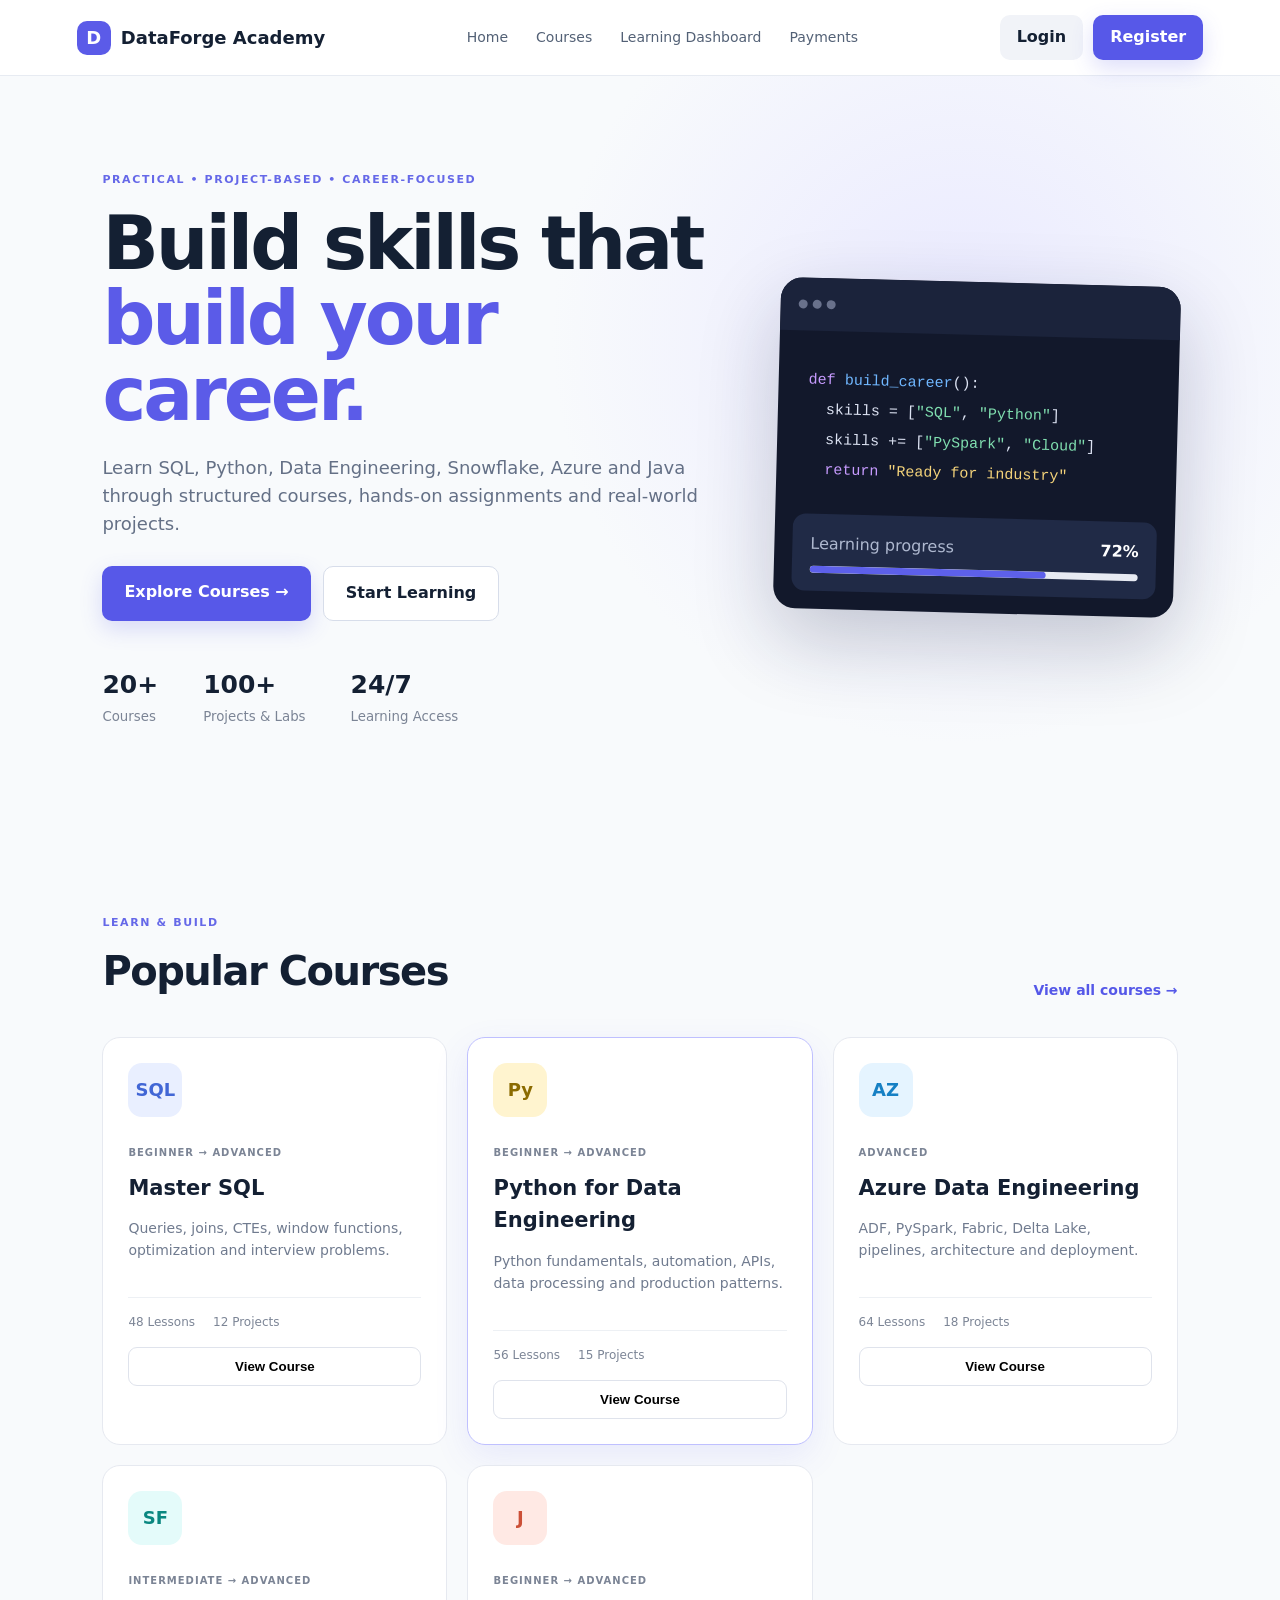
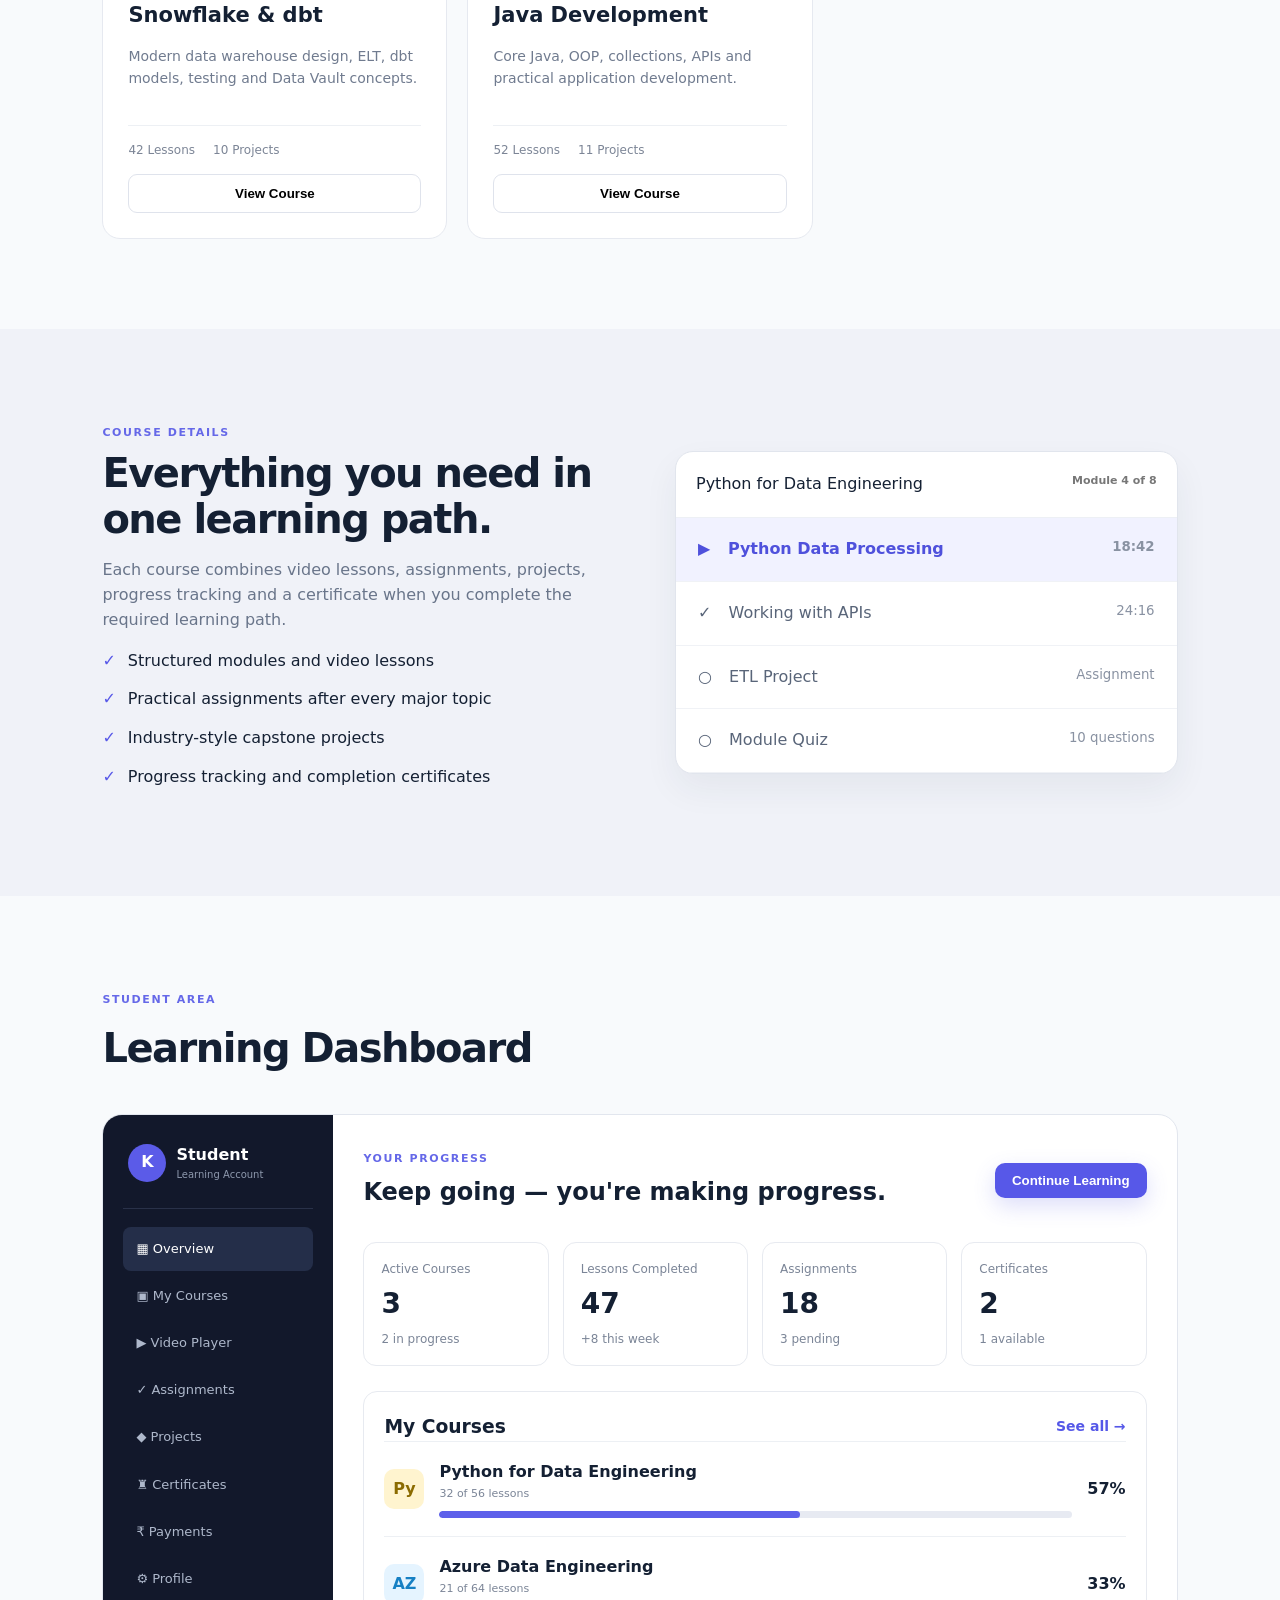
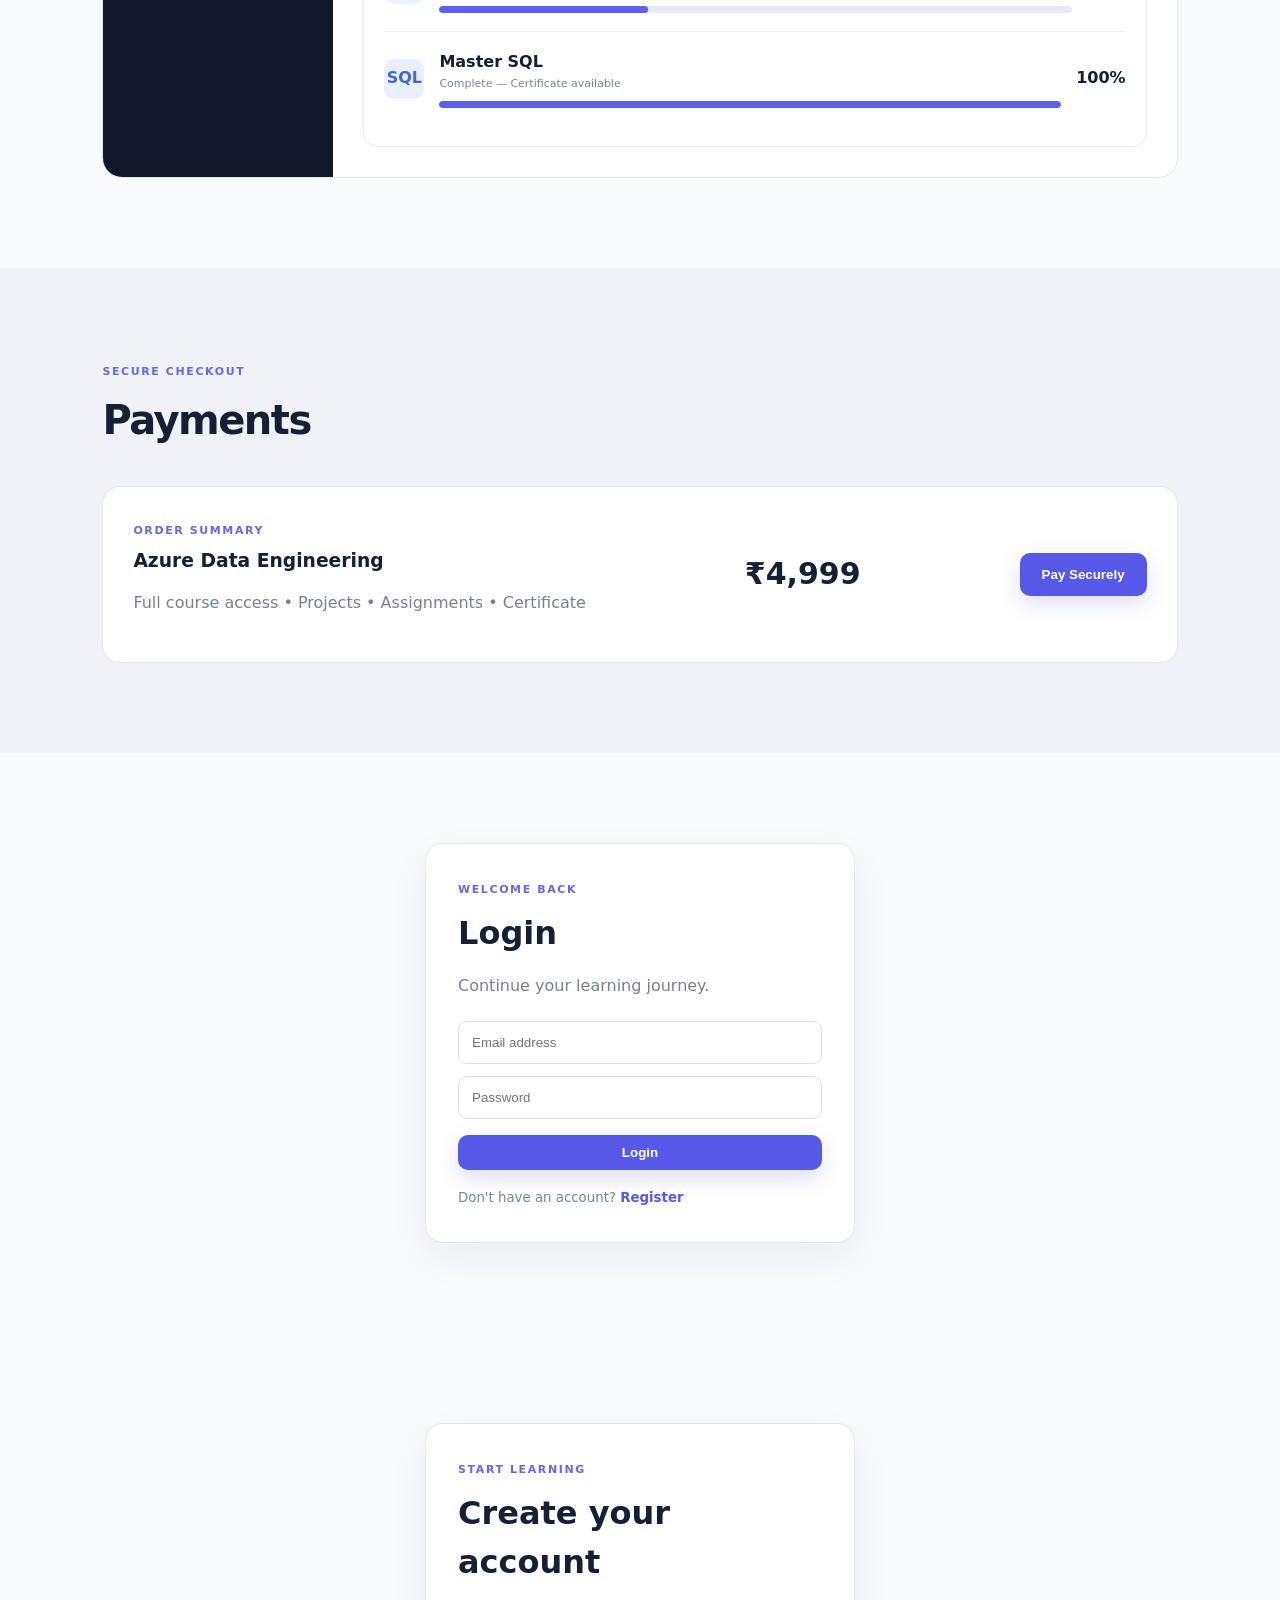
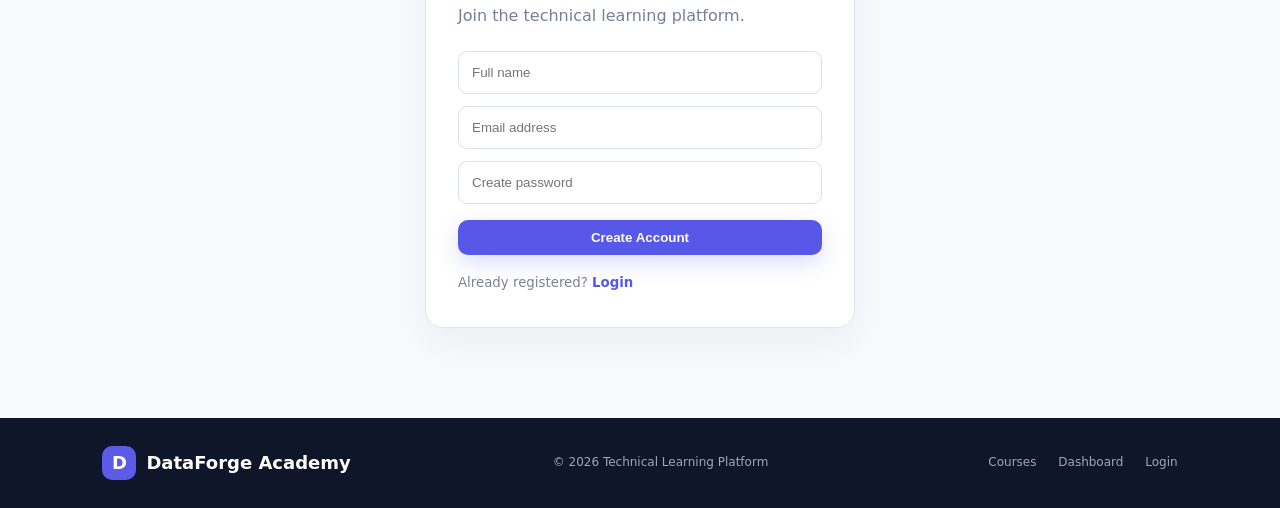
==== commit 5a5f9f0c: "Add files via upload" ====
--- a/index.html
+++ b/index.html
@@ -1,384 +1,165 @@
 <!DOCTYPE html>
 <html lang="en">
 <head>
-<meta charset="utf-8">
-<meta name="viewport" content="width=device-width, initial-scale=1">
-<title>OneUmmah Data Skills | Build Your Future</title>
-<meta name="description" content="Learn SQL, Python, Data Engineering, Azure, Snowflake and Java through structured lessons, coding practice and practical projects with OneUmmah Data Skills.">
-<link rel="preconnect" href="https://fonts.googleapis.com">
-<link rel="preconnect" href="https://fonts.gstatic.com" crossorigin>
-<link href="https://fonts.googleapis.com/css2?family=Plus+Jakarta+Sans:wght@400;500;600;700&display=swap" rel="stylesheet">
-<link href="https://api.fontshare.com/v2/css?f[]=clash-grotesk@400,500,600&display=swap" rel="stylesheet">
-<style>
-/* ===== Theme tokens (tweak these to match exactly using the eyedropper) ===== */
-:root{
-  --blue:#0443e0; --blue-dark:#0334b3; --navy:#001a4f; --ink:#000; --muted:#5f6368;
-  --line:#e5e5e5; --soft:#fafafa; --white:#fff;
-  --hero:linear-gradient(180deg,#00b3c1 0%,#0a96c6 42%,#2aa4dc 64%,#bfe0f6 90%,#f3f9ff 100%);
-  --font:'Plus Jakarta Sans',system-ui,sans-serif;
-  --display:'Clash Grotesk','Plus Jakarta Sans',system-ui,sans-serif;
-}
-*{box-sizing:border-box;margin:0;padding:0}
-html{scroll-behavior:smooth;scroll-padding-top:90px}
-body{font-family:var(--font);color:var(--ink);background:#fff;line-height:1.6;padding-bottom:54px;-webkit-font-smoothing:antialiased}
-a{color:inherit;text-decoration:none}
-.wrap{max-width:1200px;margin:0 auto;padding:0 24px}
-section{padding:80px 0}
-h1,h2,h3,.logo{font-family:var(--display)}
-h2{font-size:clamp(27px,3.2vw,37px);font-weight:500;text-align:center;line-height:1.2}
-h3{font-weight:500;line-height:1.25}
-.sub{text-align:center;color:var(--muted);max-width:640px;margin:12px auto 44px;font-size:17px}
-:focus-visible{outline:3px solid #7aa2ff;outline-offset:2px}
-
-/* Buttons: square, uppercase, spaced (Scaler style) */
-.btn{display:inline-block;padding:14px 30px;border:1px solid var(--blue);background:var(--blue);color:#fff;font:600 14px/1 var(--font);letter-spacing:.09em;text-transform:uppercase;cursor:pointer;border-radius:2px;transition:background .2s,color .2s}
-.btn:hover{background:var(--blue-dark);border-color:var(--blue-dark)}
-.btn.outline{background:#fff;color:var(--navy);border-color:var(--navy)}
-.btn.outline:hover{background:var(--navy);color:#fff}
-.btn.sm{padding:12px 22px;font-size:13px}
-
-/* Header */
-header{position:sticky;top:0;z-index:60;background:#fff}
-.nav{display:flex;align-items:center;justify-content:space-between;height:68px;gap:20px}
-.logo{display:flex;align-items:center;gap:8px;font-weight:600;font-size:26px;letter-spacing:.02em;color:#000;text-transform:uppercase}
-.logo i{font-style:normal;display:grid;place-items:center;width:24px;height:24px;border:3px solid var(--blue);color:var(--blue);font-size:13px;font-weight:700;border-radius:4px}
-.links{display:flex;gap:34px;font-size:14.5px;font-weight:500;letter-spacing:.04em;text-transform:uppercase}
-.links>a,.dd>button{background:none;border:0;font:inherit;letter-spacing:inherit;text-transform:inherit;cursor:pointer;color:#000;padding:8px 0}
-.links a:hover,.dd>button:hover{color:var(--blue)}
-.dd{position:relative}
-.dd-menu{display:none;position:absolute;top:100%;left:-16px;min-width:260px;background:#fff;border:1px solid var(--line);box-shadow:0 12px 30px rgba(0,0,0,.1);padding:8px 0;text-transform:none;letter-spacing:0}
-.dd.open .dd-menu{display:block}
-.dd-menu a{display:block;padding:10px 20px;font-size:15px}
-.dd-menu a:hover{background:var(--soft);color:var(--blue)}
-.nav-cta{display:flex;gap:12px;align-items:center}
-.burger{display:none;background:none;border:0;font-size:28px;cursor:pointer}
-
-/* Hero */
-.hero{background:var(--hero);text-align:center;padding:92px 0 150px;color:#fff}
-.eyebrow{font-size:14px;font-weight:600;letter-spacing:.14em;text-transform:uppercase;display:flex;gap:18px;justify-content:center;align-items:center;flex-wrap:wrap}
-.hero h1{font-weight:400;font-size:clamp(38px,5.6vw,72px);line-height:1.12;margin:30px auto 26px;max-width:900px;letter-spacing:-.01em}
-.hero p{font-size:18px;max-width:700px;margin:0 auto;line-height:1.55}
-.hero p b{font-weight:700;display:block}
-.hero .acts{display:flex;gap:14px;justify-content:center;flex-wrap:wrap;margin:52px 0 14px}
-.hero small{color:#e6f4fc;font-size:14px}
-
-/* Sticky bottom bar */
-.bar{position:fixed;left:0;right:0;bottom:0;z-index:70;background:var(--navy);color:#fff;text-align:center;padding:13px 16px;font-size:18px}
-.bar b{font-weight:700;margin:0 4px}
-.bar button{background:none;border:0;color:#fff;font:inherit;font-weight:700;text-decoration:underline;cursor:pointer}
-
-/* Stats */
-.stats{padding:56px 0;border-bottom:1px solid var(--line)}
-.stats .wrap{display:grid;grid-template-columns:repeat(4,1fr);gap:20px;text-align:center}
-.stats b{display:block;font:500 44px/1.1 var(--display);color:#000}
-.stats span{color:var(--muted);font-size:15px}
-
-/* Cards */
-.grid{display:grid;gap:24px}
-.courses{grid-template-columns:repeat(auto-fit,minmax(300px,1fr))}
-.card{background:#fff;border:1px solid var(--line);padding:28px;display:flex;flex-direction:column;gap:10px;transition:border-color .2s,box-shadow .2s}
-.card:hover{border-color:var(--blue);box-shadow:0 12px 30px rgba(4,67,224,.1)}
-.badge{display:grid;place-items:center;width:46px;height:46px;background:#eaf1ff;color:var(--blue);font:600 16px var(--display)}
-.tag{font-size:12px;font-weight:600;letter-spacing:.08em;text-transform:uppercase;color:var(--muted)}
-.card h3{font-size:22px}
-.card p{color:var(--muted);font-size:15px;flex:1}
-.meta{display:flex;gap:18px;font-size:13.5px;font-weight:600}
-.more{color:var(--blue);font-weight:600;font-size:14px;letter-spacing:.06em;text-transform:uppercase}
-.alt{background:var(--soft)}
-.center{text-align:center;margin-top:40px}
-
-/* Path */
-.timeline{display:grid;grid-template-columns:repeat(3,1fr);gap:24px}
-.step{background:#fff;border:1px solid var(--line);padding:30px;border-top:3px solid var(--blue)}
-.step .n{font:500 40px var(--display);color:var(--blue);line-height:1}
-.step h3{font-size:24px;margin:12px 0 8px}
-.step p{color:var(--muted);font-size:15px}
-.step em{display:block;margin-top:14px;font-style:normal;font-weight:600;font-size:12px;letter-spacing:.1em;text-transform:uppercase}
-
-/* Features */
-.features{grid-template-columns:repeat(auto-fit,minmax(270px,1fr))}
-.feat{padding:28px;border:1px solid var(--line);background:#fff}
-.feat .ic{font-size:28px;margin-bottom:10px}
-.feat h3{font-size:19px;margin-bottom:6px}
-.feat p{color:var(--muted);font-size:15px}
-.split{display:grid;grid-template-columns:repeat(3,1fr);gap:24px}
-
-/* Course preview (video) */
-.preview{display:grid;grid-template-columns:1.15fr 1fr;gap:48px;align-items:center}
-.vframe{background:#000;border:1px solid var(--line);box-shadow:0 18px 45px rgba(0,26,79,.14)}
-.vframe video{display:block;width:100%;max-height:420px;background:#000}
-.pcopy h2{text-align:left;margin:10px 0 16px}
-.pcopy p{color:var(--muted)}
-.plist{list-style:none;margin:22px 0 28px}
-.plist li{margin:12px 0}
-.plist li::before{content:"✓";color:var(--blue);font-weight:800;margin-right:10px}
-/* Auth chip + toast (used by script.js) */
-.nav-guest,.nav-user{display:flex;gap:12px;align-items:center}
-.user-pill{display:flex;align-items:center;gap:8px;font-weight:600;font-size:14px}
-.user-pill .av{display:grid;place-items:center;width:32px;height:32px;border-radius:50%;background:var(--blue);color:#fff;font-weight:700}
-.m-only{display:none}
-.toast{position:fixed;left:50%;bottom:84px;transform:translate(-50%,20px);background:var(--navy);color:#fff;padding:12px 22px;opacity:0;pointer-events:none;transition:.3s;z-index:120}
-.toast.show{opacity:1;transform:translate(-50%,0)}
-
-/* FAQ */
-.faq{max-width:820px;margin:0 auto}
-details{border-bottom:1px solid var(--line)}
-summary{cursor:pointer;padding:22px 4px;font:500 19px var(--display);list-style:none;display:flex;justify-content:space-between;gap:12px}
-summary::-webkit-details-marker{display:none}
-summary::after{content:"+";font-size:26px;line-height:1;color:var(--blue);transition:transform .2s}
-details[open] summary::after{transform:rotate(45deg)}
-details p{padding:0 4px 22px;color:var(--muted)}
-
-/* CTA */
-.cta{background:var(--hero);text-align:center;color:#fff;padding:90px 0}
-.cta h2{color:#fff;font-weight:400;font-size:clamp(30px,4vw,48px)}
-.cta p{margin:14px 0 30px;font-size:18px}
-.cta .row{display:flex;gap:14px;justify-content:center;flex-wrap:wrap}
-
-/* Footer */
-footer{background:var(--soft);padding:44px 0;font-size:14.5px;border-top:1px solid var(--line)}
-.foot{display:flex;justify-content:space-between;gap:20px;flex-wrap:wrap;align-items:center}
-.foot nav{display:flex;gap:26px}
-.foot nav a:hover{text-decoration:underline}
-
-/* Modal */
-.modal{position:fixed;inset:0;z-index:90;background:rgba(0,10,40,.6);display:none;place-items:center;padding:20px}
-.modal.open{display:grid}
-.mbox{background:#fff;width:100%;max-width:440px;padding:32px;position:relative}
-.mbox h3{font-size:24px}
-.mbox small{color:var(--muted)}
-.x{position:absolute;top:10px;right:14px;background:none;border:0;font-size:28px;cursor:pointer}
-.field{margin-top:16px}
-.field label{display:block;font-size:13px;font-weight:600;margin-bottom:5px}
-.field input,.field select{width:100%;padding:12px;border:1px solid #c9ced8;font:inherit;background:#fff;border-radius:2px}
-.field input:focus,.field select:focus{border-color:var(--blue);outline:none;box-shadow:0 0 0 3px rgba(4,67,224,.15)}
-.mbox .btn{width:100%;margin-top:22px}
-.err{font-size:13px;color:#c0262d;margin-top:10px;min-height:18px}
-
-@media(max-width:960px){
-  .timeline,.split,.preview{grid-template-columns:1fr}
-  .m-only{display:block}
-  .stats .wrap{grid-template-columns:repeat(2,1fr)}
-  .burger{display:block}
-  .links{display:none;position:absolute;top:68px;left:0;right:0;background:#fff;flex-direction:column;gap:0;border-bottom:1px solid var(--line);padding:6px 0}
-  .links.open{display:flex}
-  .links>a,.dd>button{padding:14px 24px;width:100%;text-align:left}
-  .dd-menu{position:static;box-shadow:none;border:0;background:var(--soft)}
-  .nav-cta .hide-m{display:none}
-  .hero{padding:60px 0 100px}
-  .bar{font-size:14px}
-}
-@media(prefers-reduced-motion:reduce){html{scroll-behavior:auto}*{transition:none!important}}
-</style>
+  <meta charset="UTF-8">
+  <meta name="viewport" content="width=device-width, initial-scale=1.0">
+  <title>DataForge Academy — Technical Learning Platform</title>
+  <link rel="stylesheet" href="styles.css">
 </head>
 <body>
+  <header class="navbar">
+    <a class="brand" href="#home"><span class="brand-mark">D</span> DataForge Academy</a>
+    <nav>
+      <a href="#home">Home</a>
+      <a href="#courses">Courses</a>
+      <a href="#dashboard">Learning Dashboard</a>
+      <a href="#payments">Payments</a>
+    </nav>
+    <div class="nav-actions">
+      <a class="btn btn-ghost" href="#login">Login</a>
+      <a class="btn btn-primary" href="#register">Register</a>
+    </div>
+  </header>
 
-<header>
-  <div class="wrap nav">
-    <a class="logo" href="index.html"><i>O</i>OneUmmah</a>
-    <nav class="links" id="links" aria-label="Main">
-      <div class="dd" id="dd">
-        <button type="button" aria-expanded="false">Courses ⌄</button>
-        <div class="dd-menu">
-          <a href="courses.html#sql">Master SQL</a>
-          <a href="courses.html#python">Python for Data Engineering</a>
-          <a href="courses.html#azure">Azure Data Engineering</a>
-          <a href="courses.html#snowflake">Snowflake &amp; dbt</a>
-          <a href="courses.html#java">Java Development</a>
+  <main>
+    <section id="home" class="hero">
+      <div class="hero-copy">
+        <span class="eyebrow">PRACTICAL • PROJECT-BASED • CAREER-FOCUSED</span>
+        <h1>Build skills that<br><span>build your career.</span></h1>
+        <p>Learn SQL, Python, Data Engineering, Snowflake, Azure and Java through structured courses, hands-on assignments and real-world projects.</p>
+        <div class="hero-buttons">
+          <a class="btn btn-primary btn-lg" href="#courses">Explore Courses →</a>
+          <a class="btn btn-outline btn-lg" href="#register">Start Learning</a>
+        </div>
+        <div class="stats">
+          <div><strong>20+</strong><small>Courses</small></div>
+          <div><strong>100+</strong><small>Projects & Labs</small></div>
+          <div><strong>24/7</strong><small>Learning Access</small></div>
         </div>
       </div>
-      <a href="courses.html">Learning Paths</a>
-      <a href="dashboard.html">Dashboard</a>
-      <a href="payments.html">Payments</a>
-      <a class="m-only" href="login.html">Login</a>
-    </nav>
-    <div class="nav-cta">
-      <span class="nav-guest" id="guestActions">
-        <a class="btn outline sm hide-m" href="login.html">Login</a>
-        <a class="btn sm hide-m" href="courses.html">Explore Courses</a>
-      </span>
-      <span class="nav-user" id="authActions" style="display:none">
-        <a href="dashboard.html" class="user-pill"><span class="av" id="navAvatar">S</span><span id="navName">Student</span></a>
-        <button class="btn outline sm" type="button" onclick="handleLogout()">Logout</button>
-      </span>
-      <button class="burger" id="burger" aria-label="Menu" aria-expanded="false">☰</button>
-    </div>
-  </div>
-</header>
+      <div class="hero-card">
+        <div class="code-top"><i></i><i></i><i></i></div>
+        <div class="code">
+          <span class="purple">def</span> <span class="blue">build_career</span>():<br>
+          &nbsp;&nbsp;skills = [<span class="green">"SQL"</span>, <span class="green">"Python"</span>]<br>
+          &nbsp;&nbsp;skills += [<span class="green">"PySpark"</span>, <span class="green">"Cloud"</span>]<br>
+          &nbsp;&nbsp;<span class="purple">return</span> <span class="yellow">"Ready for industry"</span>
+        </div>
+        <div class="progress-card">
+          <span>Learning progress</span><strong>72%</strong>
+          <div class="progress"><div style="width:72%"></div></div>
+        </div>
+      </div>
+    </section>
 
-<main>
-<section class="hero">
-  <div class="wrap">
-    <div class="eyebrow"><span>‹</span><span>OneUmmah Data Skills</span><span>|</span><span>Practical Learning</span><span>›</span></div>
-    <h1>Build Your Future with Data &amp; Technology</h1>
-    <p><b>Technology keeps evolving. Your skills can evolve with it.</b>Learn SQL, Python, Data Engineering, Cloud and more through structured lessons, practical assignments and hands-on projects.</p>
-    <div class="acts">
-      <a class="btn" href="courses.html">Explore Courses</a>
-      <a class="btn outline" href="register.html">Start Learning</a>
-    </div>
-    <small>Structured Learning • Practical Skills • Learn at Your Pace</small>
-  </div>
-</section>
+    <section id="courses" class="section">
+      <div class="section-heading">
+        <div><span class="eyebrow">LEARN & BUILD</span><h2>Popular Courses</h2></div>
+        <a href="#courses" class="text-link">View all courses →</a>
+      </div>
+      <div class="course-grid">
+        <article class="course-card">
+          <div class="course-icon sql">SQL</div><span class="level">BEGINNER → ADVANCED</span>
+          <h3>Master SQL</h3><p>Queries, joins, CTEs, window functions, optimization and interview problems.</p>
+          <div class="course-meta"><span>48 Lessons</span><span>12 Projects</span></div>
+          <button class="course-btn" onclick="openCourse('Master SQL')">View Course</button>
+        </article>
+        <article class="course-card featured">
+          <div class="course-icon py">Py</div><span class="level">BEGINNER → ADVANCED</span>
+          <h3>Python for Data Engineering</h3><p>Python fundamentals, automation, APIs, data processing and production patterns.</p>
+          <div class="course-meta"><span>56 Lessons</span><span>15 Projects</span></div>
+          <button class="course-btn" onclick="openCourse('Python for Data Engineering')">View Course</button>
+        </article>
+        <article class="course-card">
+          <div class="course-icon cloud">AZ</div><span class="level">ADVANCED</span>
+          <h3>Azure Data Engineering</h3><p>ADF, PySpark, Fabric, Delta Lake, pipelines, architecture and deployment.</p>
+          <div class="course-meta"><span>64 Lessons</span><span>18 Projects</span></div>
+          <button class="course-btn" onclick="openCourse('Azure Data Engineering')">View Course</button>
+        </article>
+        <article class="course-card">
+          <div class="course-icon snow">SF</div><span class="level">INTERMEDIATE → ADVANCED</span>
+          <h3>Snowflake & dbt</h3><p>Modern data warehouse design, ELT, dbt models, testing and Data Vault concepts.</p>
+          <div class="course-meta"><span>42 Lessons</span><span>10 Projects</span></div>
+          <button class="course-btn" onclick="openCourse('Snowflake & dbt')">View Course</button>
+        </article>
+        <article class="course-card">
+          <div class="course-icon java">J</div><span class="level">BEGINNER → ADVANCED</span>
+          <h3>Java Development</h3><p>Core Java, OOP, collections, APIs and practical application development.</p>
+          <div class="course-meta"><span>52 Lessons</span><span>11 Projects</span></div>
+          <button class="course-btn" onclick="openCourse('Java Development')">View Course</button>
+        </article>
+      </div>
+    </section>
 
-<section class="stats">
-  <div class="wrap">
-    <div><b>5</b><span>Technical courses</span></div>
-    <div><b>260+</b><span>Lessons</span></div>
-    <div><b>65+</b><span>Practical projects</span></div>
-    <div><b>2</b><span>Live coding labs</span></div>
-  </div>
-</section>
+    <section id="course-details" class="section alt">
+      <div class="detail-layout">
+        <div>
+          <span class="eyebrow">COURSE DETAILS</span>
+          <h2>Everything you need in one learning path.</h2>
+          <p>Each course combines video lessons, assignments, projects, progress tracking and a certificate when you complete the required learning path.</p>
+          <ul class="check-list">
+            <li>Structured modules and video lessons</li>
+            <li>Practical assignments after every major topic</li>
+            <li>Industry-style capstone projects</li>
+            <li>Progress tracking and completion certificates</li>
+          </ul>
+        </div>
+        <div class="lesson-panel">
+          <div class="lesson-head"><span>Python for Data Engineering</span><b>Module 4 of 8</b></div>
+          <div class="lesson active"><span>▶</span> Python Data Processing <small>18:42</small></div>
+          <div class="lesson"><span>✓</span> Working with APIs <small>24:16</small></div>
+          <div class="lesson"><span>○</span> ETL Project <small>Assignment</small></div>
+          <div class="lesson"><span>○</span> Module Quiz <small>10 questions</small></div>
+        </div>
+      </div>
+    </section>
 
-<section id="courses">
-  <div class="wrap">
-    <h2>Choose your learning path</h2>
-    <p class="sub">Explore technical courses designed around lessons, practice and real projects.</p>
-    <div class="grid courses">
-      <article class="card"><span class="badge">SQL</span><span class="tag">Beginner → Advanced</span><h3>Master SQL</h3><p>Learn queries, joins, CTEs, window functions and SQL problem-solving.</p><div class="meta"><span>48 Lessons</span><span>12 Projects</span></div><a class="more" href="courses.html#sql">Explore Course →</a></article>
-      <article class="card"><span class="badge">Py</span><span class="tag">Beginner → Advanced</span><h3>Python for Data Engineering</h3><p>Learn Python, automation, APIs and practical data-processing techniques.</p><div class="meta"><span>56 Lessons</span><span>15 Projects</span></div><a class="more" href="courses.html#python">Explore Course →</a></article>
-      <article class="card"><span class="badge">AZ</span><span class="tag">Advanced</span><h3>Azure Data Engineering</h3><p>Explore data pipelines, cloud services and modern data engineering.</p><div class="meta"><span>64 Lessons</span><span>18 Projects</span></div><a class="more" href="courses.html#azure">Explore Course →</a></article>
-      <article class="card"><span class="badge">SF</span><span class="tag">Data platform</span><h3>Snowflake &amp; dbt</h3><p>Explore cloud data warehousing and analytics engineering.</p><div class="meta"><span>42 Lessons</span><span>10 Projects</span></div><a class="more" href="courses.html#snowflake">Explore Course →</a></article>
-      <article class="card"><span class="badge">J</span><span class="tag">Programming</span><h3>Java Development</h3><p>Learn Java fundamentals and object-oriented programming.</p><div class="meta"><span>52 Lessons</span><span>11 Projects</span></div><a class="more" href="courses.html#java">Explore Course →</a></article>
-    </div>
-    <div class="center"><a class="btn outline" href="courses.html">View all courses</a></div>
-  </div>
-</section>
+    <section id="dashboard" class="section">
+      <div class="section-heading"><div><span class="eyebrow">STUDENT AREA</span><h2>Learning Dashboard</h2></div></div>
+      <div class="dashboard">
+        <aside class="sidebar">
+          <div class="student"><div class="avatar">K</div><div><b>Student</b><small>Learning Account</small></div></div>
+          <a class="side-active">▦ Overview</a><a>▣ My Courses</a><a>▶ Video Player</a><a>✓ Assignments</a><a>◆ Projects</a><a>♜ Certificates</a><a>₹ Payments</a><a>⚙ Profile</a>
+        </aside>
+        <div class="dash-main">
+          <div class="welcome"><div><span class="eyebrow">YOUR PROGRESS</span><h3>Keep going — you're making progress.</h3></div><button class="btn btn-primary" onclick="toast('Continue Learning opened')">Continue Learning</button></div>
+          <div class="metric-grid">
+            <div class="metric"><span>Active Courses</span><strong>3</strong><small>2 in progress</small></div>
+            <div class="metric"><span>Lessons Completed</span><strong>47</strong><small>+8 this week</small></div>
+            <div class="metric"><span>Assignments</span><strong>18</strong><small>3 pending</small></div>
+            <div class="metric"><span>Certificates</span><strong>2</strong><small>1 available</small></div>
+          </div>
+          <div class="my-courses">
+            <div class="dash-title"><h3>My Courses</h3><a class="text-link">See all →</a></div>
+            <div class="course-row"><div class="mini-icon py">Py</div><div class="row-info"><b>Python for Data Engineering</b><small>32 of 56 lessons</small><div class="progress"><div style="width:57%"></div></div></div><strong>57%</strong></div>
+            <div class="course-row"><div class="mini-icon cloud">AZ</div><div class="row-info"><b>Azure Data Engineering</b><small>21 of 64 lessons</small><div class="progress"><div style="width:33%"></div></div></div><strong>33%</strong></div>
+            <div class="course-row"><div class="mini-icon sql">SQL</div><div class="row-info"><b>Master SQL</b><small>Complete — Certificate available</small><div class="progress"><div style="width:100%"></div></div></div><strong>100%</strong></div>
+          </div>
+        </div>
+      </div>
+    </section>
 
-<section class="alt" id="course-preview">
-  <div class="wrap preview">
-    <div class="vframe">
-      <video controls preload="metadata" playsinline>
-        <source src="./sql-course.mp4" type="video/mp4">
-        Your browser does not support HTML video.
-      </video>
-    </div>
-    <div class="pcopy">
-      <span class="tag">Course preview</span>
-      <h2>Take a first look at Master SQL.</h2>
-      <p>Start exploring SQL and discover how databases help organise, retrieve and analyse information.</p>
-      <ul class="plist">
-        <li>Understand SQL fundamentals.</li>
-        <li>Explore queries and database concepts.</li>
-        <li>Build your knowledge step by step.</li>
-        <li>Continue with the complete course curriculum.</li>
-      </ul>
-      <a class="btn" href="courses.html#sql">Explore Master SQL →</a>
-    </div>
-  </div>
-</section>
+    <section id="payments" class="section alt">
+      <div class="section-heading"><div><span class="eyebrow">SECURE CHECKOUT</span><h2>Payments</h2></div></div>
+      <div class="payment-card">
+        <div><span class="eyebrow">ORDER SUMMARY</span><h3>Azure Data Engineering</h3><p>Full course access • Projects • Assignments • Certificate</p></div>
+        <div class="price">₹4,999</div>
+        <button class="btn btn-primary btn-lg" onclick="toast('Payment flow started')">Pay Securely</button>
+      </div>
+    </section>
 
-<section>
-  <div class="wrap">
-    <h2>Build your skills step by step</h2>
-    <p class="sub">Use a structured path to build foundations, strengthen your understanding and practise advanced concepts.</p>
-    <div class="timeline">
-      <div class="step"><div class="n">01</div><h3>Beginner</h3><p>Start with fundamental concepts, terminology, syntax and basic exercises.</p><em>Build your foundation</em></div>
-      <div class="step"><div class="n">02</div><h3>Intermediate</h3><p>Strengthen your skills with more complex queries, coding tasks and practical scenarios.</p><em>Strengthen your skills</em></div>
-      <div class="step"><div class="n">03</div><h3>Advanced</h3><p>Explore advanced concepts and apply your knowledge to larger technical problems.</p><em>Apply what you learn</em></div>
-    </div>
-  </div>
-</section>
+    <section id="login" class="auth-section">
+      <div class="auth-card"><span class="eyebrow">WELCOME BACK</span><h2>Login</h2><p>Continue your learning journey.</p><input type="email" placeholder="Email address"><input type="password" placeholder="Password"><button class="btn btn-primary btn-wide" onclick="toast('Login submitted')">Login</button><small>Don't have an account? <a href="#register">Register</a></small></div>
+    </section>
 
-<section class="alt">
-  <div class="wrap">
-    <h2>Learn concepts. Practise skills. Build projects.</h2>
-    <p class="sub">A structured learning experience designed around lessons, practice and application.</p>
-    <div class="grid features">
-      <div class="feat"><div class="ic">▶️</div><h3>Structured Lessons</h3><p>Follow course lessons in an organised sequence and learn concepts step by step.</p></div>
-      <div class="feat"><div class="ic">💻</div><h3>Coding Practice</h3><p>Use coding workspaces to practise technical concepts through code.</p></div>
-      <div class="feat"><div class="ic">✅</div><h3>Assignments</h3><p>Test your understanding with course-related exercises and assignments.</p></div>
-      <div class="feat"><div class="ic">🛠️</div><h3>Practical Projects</h3><p>Apply the concepts you learn to structured projects and practical tasks.</p></div>
-      <div class="feat"><div class="ic">⏱️</div><h3>Learn at Your Pace</h3><p>Review available lessons and continue learning on your schedule.</p></div>
-      <div class="feat"><div class="ic">📊</div><h3>Learning Dashboard</h3><p>Access your student dashboard and tools for your enrolled courses.</p></div>
-    </div>
-  </div>
-</section>
+    <section id="register" class="auth-section alt">
+      <div class="auth-card"><span class="eyebrow">START LEARNING</span><h2>Create your account</h2><p>Join the technical learning platform.</p><input placeholder="Full name"><input type="email" placeholder="Email address"><input type="password" placeholder="Create password"><button class="btn btn-primary btn-wide" onclick="toast('Registration submitted')">Create Account</button><small>Already registered? <a href="#login">Login</a></small></div>
+    </section>
+  </main>
 
-<section>
-  <div class="wrap">
-    <h2>Turn learning into practical experience</h2>
-    <p class="sub">Strengthen your understanding by practising code and working through exercises and projects.</p>
-    <div class="split">
-      <div class="card"><span class="badge">SQL</span><h3>SQL Coding Lab</h3><p>Practise SQL queries in the SQL compiler on your learning platform.</p><a class="more" href="compiler.html">Open SQL Compiler →</a></div>
-      <div class="card"><span class="badge">Py</span><h3>Python Coding Lab</h3><p>Explore Python coding practice in the Python learning workspace.</p><a class="more" href="python-compiler.html">Open Python Lab →</a></div>
-      <div class="card"><span class="badge">✓</span><h3>Practical Assignments</h3><p>Review concepts and check your understanding as you progress.</p><a class="more" href="dashboard.html">Visit Dashboard →</a></div>
-    </div>
-  </div>
-</section>
+  <footer><div class="brand"><span class="brand-mark">D</span> DataForge Academy</div><span>© 2026 Technical Learning Platform</span><div><a href="#courses">Courses</a> <a href="#dashboard">Dashboard</a> <a href="#login">Login</a></div></footer>
 
-<section class="alt" id="faqs">
-  <div class="wrap">
-    <h2>FAQs</h2>
-    <p class="sub">Answers to common questions about courses and learning.</p>
-    <div class="faq">
-      <details><summary>Which courses are available?</summary><p>Master SQL, Python for Data Engineering, Azure Data Engineering, Snowflake &amp; dbt, and Java Development. Visit the Courses page for details.</p></details>
-      <details><summary>How can I start learning?</summary><p>Open the Courses page, review the course information and follow the registration or enrollment process.</p></details>
-      <details><summary>Can I watch course videos?</summary><p>Video availability depends on the course content. The SQL course has a video preview.</p></details>
-      <details><summary>Where can I access my learning dashboard?</summary><p>Use the Dashboard link in the navigation and sign in with your account.</p></details>
-      <details><summary>How can I ask a question about a course?</summary><p>Contact us on WhatsApp using the Request a Call button on this page.</p></details>
-      <details><summary>Will I be able to practise coding?</summary><p>Yes. SQL and Python coding lab links are available; features depend on each lab page.</p></details>
-    </div>
-  </div>
-</section>
-
-<section class="cta">
-  <div class="wrap">
-    <h2>Your next learning step starts here</h2>
-    <p>Explore technical courses, review learning resources and choose the skills you want to develop.</p>
-    <div class="row"><a class="btn" href="courses.html">Explore Courses</a><a class="btn outline" href="register.html">Create Your Account</a></div>
-  </div>
-</section>
-</main>
-
-<footer>
-  <div class="wrap foot">
-    <div><a class="logo" href="index.html"><i>O</i>OneUmmah</a><p style="margin-top:8px">© 2026 OneUmmah Data Skills</p></div>
-    <nav aria-label="Footer"><a href="courses.html">Courses</a><a href="dashboard.html">Dashboard</a><a href="login.html">Login</a></nav>
-  </div>
-</footer>
-
-<div class="bar">Ready to start learning? Talk to us at <b>+91 63608 46480</b> or <button type="button" data-open>Request a Call ↗</button></div>
-
-<div class="modal" id="modal" role="dialog" aria-modal="true" aria-labelledby="mt">
-  <form class="mbox" id="lead" novalidate>
-    <button class="x" type="button" id="close" aria-label="Close">×</button>
-    <h3 id="mt">Request a Call</h3>
-    <small>Tell us what you want to learn. We'll reply on WhatsApp.</small>
-    <div class="field"><label for="n">Full name *</label><input id="n" autocomplete="name"></div>
-    <div class="field"><label for="p">Phone number *</label><input id="p" type="tel" autocomplete="tel" placeholder="+91"></div>
-    <div class="field"><label for="c">Course *</label>
-      <select id="c"><option value="">Select a course</option><option>Master SQL</option><option>Python for Data Engineering</option><option>Azure Data Engineering</option><option>Snowflake &amp; dbt</option><option>Java Development</option></select></div>
-    <p class="err" id="err" role="alert"></p>
-    <button class="btn" type="submit">Submit</button>
-  </form>
-</div>
-
-<div id="toast" class="toast"></div>
-
-<script>
-(function(){
-const WA="916360846480", wa=t=>"https://wa.me/"+WA+"?text="+encodeURIComponent(t), $=id=>document.getElementById(id);
-// Mobile menu + Courses dropdown
-const b=$("burger"),l=$("links"),dd=$("dd");
-b.onclick=()=>b.setAttribute("aria-expanded",l.classList.toggle("open"));
-dd.querySelector("button").onclick=e=>{e.stopPropagation();const o=dd.classList.toggle("open");e.currentTarget.setAttribute("aria-expanded",o)};
-document.addEventListener("click",e=>{if(!dd.contains(e.target))dd.classList.remove("open")});
-// Request a Call modal
-const m=$("modal"),open=()=>{m.classList.add("open");$("n").focus()},close=()=>m.classList.remove("open");
-document.querySelectorAll("[data-open]").forEach(x=>x.onclick=open);
-$("close").onclick=close; m.onclick=e=>{if(e.target===m)close()};
-document.addEventListener("keydown",e=>{if(e.key==="Escape"){close();dd.classList.remove("open")}});
-$("lead").onsubmit=e=>{
-  e.preventDefault();
-  const n=$("n").value.trim(),p=$("p").value.trim(),c=$("c").value;
-  if(!n||!/^[+\d][\d\s-]{7,}$/.test(p)||!c){$("err").textContent="Enter your name, a valid phone number and select a course.";return}
-  $("err").textContent="";
-  window.open(wa("Hi, I'm "+n+" ("+p+"). I want to know about "+c+" at OneUmmah Data Skills."),"_blank");
-  close();
-};
-})();
-</script>
-<script src="script.js"></script>
-<script src="chatbot.js"></script>
+  <div id="toast" class="toast"></div>
+  <script src="script.js"></script>
 </body>
 </html>
--- a/styles.css
+++ b/styles.css
@@ -0,0 +1,2112 @@
+*{box-sizing:border-box}html{scroll-behavior:smooth}body{margin:0;font-family:Inter,ui-sans-serif,system-ui,-apple-system,BlinkMacSystemFont,"Segoe UI",sans-serif;color:#142033;background:#f8fafc;line-height:1.55}a{text-decoration:none;color:inherit}.navbar{height:76px;background:rgba(255,255,255,.94);backdrop-filter:blur(14px);border-bottom:1px solid #e7ebf2;display:flex;align-items:center;justify-content:space-between;padding:0 6%;position:sticky;top:0;z-index:20}.brand{font-weight:800;font-size:18px;display:flex;align-items:center;gap:10px}.brand-mark{display:grid;place-items:center;width:34px;height:34px;border-radius:10px;background:#5b5be8;color:#fff}.navbar nav{display:flex;gap:28px;color:#536176;font-size:14px}.navbar nav a:hover,.text-link{color:#5558e8}.nav-actions{display:flex;gap:10px}.btn{border:0;border-radius:10px;padding:10px 17px;font-weight:700;cursor:pointer;display:inline-block}.btn-primary{background:#5758e8;color:#fff;box-shadow:0 8px 22px rgba(87,88,232,.2)}.btn-primary:hover{background:#4547d4}.btn-ghost{background:#f1f3f8}.btn-outline{border:1px solid #d7ddea;background:#fff}.btn-lg{padding:14px 22px}.btn-wide{width:100%}.hero{min-height:650px;padding:90px 8%;display:flex;align-items:center;gap:70px;background:radial-gradient(circle at 75% 35%,#e9e9ff 0,#f8fafc 38%)}.hero-copy{max-width:680px}.eyebrow{font-size:11px;letter-spacing:1.6px;font-weight:800;color:#6568e8}.hero h1{font-size:clamp(44px,6vw,74px);line-height:1.02;margin:15px 0 22px;letter-spacing:-3px}.hero h1 span{color:#5b5be8}.hero p{font-size:18px;color:#647086;max-width:620px}.hero-buttons{display:flex;gap:12px;margin:28px 0}.stats{display:flex;gap:45px;margin-top:45px}.stats strong{display:block;font-size:25px}.stats small{color:#7b8495}.hero-card{width:450px;min-width:350px;background:#12182b;border-radius:22px;padding:0;box-shadow:0 30px 80px rgba(24,31,61,.22);overflow:hidden;transform:rotate(1.5deg)}.code-top{padding:14px 18px;background:#1b233b}.code-top i{display:inline-block;width:9px;height:9px;border-radius:50%;background:#69718b;margin-right:5px}.code{font-family:ui-monospace,monospace;color:#dce2f2;padding:35px 30px 28px;font-size:15px;line-height:2}.purple{color:#c79bff}.blue{color:#70b7ff}.green{color:#80dfb0}.yellow{color:#f4d37a}.progress-card{margin:0 18px 18px;background:#202a46;padding:18px;border-radius:13px;color:#aeb8cf}.progress-card strong{float:right;color:#fff}.progress{height:7px;background:#e7eaf2;border-radius:20px;overflow:hidden;margin-top:9px}.progress>div{height:100%;background:#5d60ea;border-radius:20px}.section{padding:90px 8%}.section.alt{background:#f0f2f8}.section-heading{display:flex;justify-content:space-between;align-items:end;margin-bottom:35px}.section h2{font-size:40px;letter-spacing:-1.5px;margin:6px 0 0}.text-link{font-weight:700;font-size:14px}.course-grid{display:grid;grid-template-columns:repeat(3,1fr);gap:20px}.course-card{background:#fff;border:1px solid #e6e9f0;border-radius:18px;padding:25px;transition:.2s}.course-card:hover{transform:translateY(-4px);box-shadow:0 16px 40px rgba(25,35,60,.08)}.course-card.featured{border-color:#bfc0ff;box-shadow:0 12px 35px rgba(88,88,232,.1)}.course-icon{width:54px;height:54px;border-radius:14px;display:grid;place-items:center;font-weight:900;font-size:18px;margin-bottom:22px}.sql{background:#e9efff;color:#4166d5}.py{background:#fff4cf;color:#8b6b00}.cloud{background:#e5f4ff;color:#1680c4}.snow{background:#e4fbfa;color:#0a8780}.java{background:#ffe9e4;color:#cc5037}.level{font-size:10px;font-weight:800;letter-spacing:1px;color:#7b8495}.course-card h3{font-size:21px;margin:8px 0}.course-card p{color:#707b8f;font-size:14px;min-height:65px}.course-meta{display:flex;gap:18px;border-top:1px solid #edf0f4;padding:15px 0;color:#7c8596;font-size:12px}.course-btn{width:100%;padding:11px;border:1px solid #dfe3ec;border-radius:9px;background:#fff;font-weight:700;cursor:pointer}.detail-layout{display:grid;grid-template-columns:1fr 1fr;gap:70px;align-items:center}.detail-layout h2{font-size:40px;line-height:1.15}.detail-layout p{color:#69758a}.check-list{padding:0;list-style:none}.check-list li{margin:14px 0}.check-list li:before{content:"✓";color:#5758e8;font-weight:900;margin-right:12px}.lesson-panel{background:#fff;border:1px solid #e1e5ed;border-radius:18px;overflow:hidden;box-shadow:0 15px 35px rgba(35,45,75,.06)}.lesson-head{padding:20px;border-bottom:1px solid #edf0f5;display:flex;justify-content:space-between}.lesson-head b{font-size:11px;color:#777}.lesson{padding:19px 22px;border-bottom:1px solid #f0f2f6;color:#596579}.lesson.active{background:#f1f2ff;color:#4f51dc;font-weight:700}.lesson span{margin-right:12px}.lesson small{float:right;color:#8992a2}.dashboard{display:grid;grid-template-columns:230px 1fr;background:#fff;border:1px solid #e2e6ee;border-radius:20px;overflow:hidden;min-height:550px}.sidebar{background:#12182b;color:#aeb8cb;padding:20px}.student{display:flex;gap:10px;align-items:center;color:#fff;padding:8px 5px 25px;border-bottom:1px solid #293149;margin-bottom:18px}.avatar{width:38px;height:38px;border-radius:50%;display:grid;place-items:center;background:#5b5be8;color:#fff;font-weight:800}.student small{display:block;color:#8e99ae;font-size:10px}.sidebar>a{display:block;padding:12px 13px;border-radius:8px;margin:3px 0;font-size:13px}.sidebar a:hover,.side-active{background:#242e49;color:#fff}.dash-main{padding:30px}.welcome{display:flex;justify-content:space-between;align-items:center}.welcome h3{margin:5px 0;font-size:24px}.metric-grid{display:grid;grid-template-columns:repeat(4,1fr);gap:14px;margin:25px 0}.metric{border:1px solid #e7eaf0;border-radius:13px;padding:17px}.metric span,.metric small{display:block;color:#7b8597;font-size:12px}.metric strong{font-size:28px;display:block;margin:4px 0}.my-courses{border:1px solid #e7eaf0;border-radius:14px;padding:20px}.dash-title{display:flex;justify-content:space-between;align-items:center}.dash-title h3{margin:0}.course-row{display:flex;align-items:center;gap:15px;padding:18px 0;border-top:1px solid #edf0f4}.mini-icon{width:40px;height:40px;border-radius:10px;display:grid;place-items:center;font-weight:800}.row-info{flex:1}.row-info small{display:block;color:#7b8597;font-size:11px}.course-row>.progress{max-width:300px}.payment-card{background:#fff;border:1px solid #e2e6ee;border-radius:18px;padding:30px;display:flex;align-items:center;justify-content:space-between;gap:20px}.payment-card h3{margin:5px 0}.payment-card p{color:#748095}.price{font-size:30px;font-weight:900}.auth-section{padding:90px 20px;display:grid;place-items:center;background:#f8fafc}.auth-card{width:min(430px,100%);background:#fff;border:1px solid #e1e5ec;border-radius:18px;padding:32px;box-shadow:0 15px 40px rgba(30,40,70,.06)}.auth-card h2{font-size:32px;margin:8px 0}.auth-card p{color:#758096}.auth-card input{width:100%;padding:13px;margin:6px 0;border:1px solid #dce1e9;border-radius:9px;outline:none}.auth-card input:focus{border-color:#6a6cec}.auth-card button{margin:10px 0 15px}.auth-card small{color:#7a8494}.auth-card a{color:#5758e8;font-weight:700}footer{padding:28px 8%;background:#10162a;color:#9da7ba;display:flex;justify-content:space-between;align-items:center;font-size:12px}footer .brand{color:#fff}footer a{margin-left:18px}.toast{position:fixed;right:25px;bottom:25px;background:#12182b;color:#fff;padding:13px 18px;border-radius:10px;opacity:0;transform:translateY(10px);transition:.25s;z-index:50}.toast.show{opacity:1;transform:translateY(0)}@media(max-width:950px){.navbar nav{display:none}.hero{padding:65px 6%;flex-direction:column}.hero-card{width:100%;min-width:0}.course-grid{grid-template-columns:1fr 1fr}.detail-layout{grid-template-columns:1fr}.dashboard{grid-template-columns:1fr}.sidebar{display:none}.metric-grid{grid-template-columns:1fr 1fr}}@media(max-width:600px){.navbar{padding:0 4%}.nav-actions .btn-ghost{display:none}.hero h1{font-size:47px}.stats{gap:20px}.course-grid{grid-template-columns:1fr}.section{padding:65px 5%}.section-heading{align-items:start;gap:15px}.section h2{font-size:32px}.payment-card,.welcome,footer{flex-direction:column;align-items:flex-start}.metric-grid{grid-template-columns:1fr 1fr}.hero-buttons{flex-direction:column}.btn-lg{text-align:center;width:100%}}
+.user-pill{display:flex;align-items:center;gap:9px;font-weight:700;font-size:14px;color:#142033;padding:6px 10px 6px 6px;border-radius:30px;background:#f1f3f8}
+.user-pill-avatar{width:28px;height:28px;border-radius:50%;background:#5b5be8;color:#fff;display:grid;place-items:center;font-weight:800;font-size:12px}
+.user-chip{align-items:center}
+.form-error{display:none;background:#fdecec;color:#c23a2f;border:1px solid #f6c6c2;padding:10px 12px;border-radius:9px;font-size:13px;margin:8px 0}
+.form-error.show{display:block}
+.course-btn-alt{margin-top:8px;background:#f1f2ff;border-color:#c8caff;color:#4547d4}
+.course-btn-alt.enrolled{background:#e9f9ef;border-color:#b9ecc9;color:#1c8b4c}
+.course-row.empty{border-top:none;color:#8a93a5;font-size:14px;padding:10px 0}
+.course-row a.course-open{margin-left:auto;font-weight:700;font-size:13px}
+
+
+/* Student WhatsApp Support Button */
+#myCoursesList .student-whatsapp-btn {
+  display: inline-block !important;
+  visibility: visible !important;
+  opacity: 1 !important;
+  margin-top: 14px;
+  padding: 12px 18px;
+  background-color: #25D366;
+  color: #ffffff !important;
+  border-radius: 25px;
+  text-decoration: none !important;
+  font-size: 14px;
+  font-weight: 700;
+  position: relative;
+  z-index: 10;
+}
+
+#myCoursesList .student-whatsapp-btn:hover {
+  background-color: #1eaf53;
+}
+/* ====================================
+   ONEUMMAH SCALER-INSPIRED HOMEPAGE
+==================================== */
+
+.oum-home {
+  background: #fff;
+  color: #111827;
+}
+
+.oum-home .navbar {
+  height: 76px;
+  padding: 0 3.2%;
+  background: #fff;
+  border-bottom: 1px solid #edf0f4;
+  box-shadow: none;
+}
+
+.oum-home .brand {
+  color: #080b12;
+  font-size: 20px;
+  font-weight: 900;
+  letter-spacing: -.7px;
+  white-space: nowrap;
+}
+
+.oum-home .brand-mark {
+  width: 35px;
+  height: 35px;
+  border-radius: 5px;
+  background: #064de8;
+  color: #fff;
+}
+
+.oum-home .navbar nav {
+  display: flex;
+  align-items: center;
+  gap: clamp(12px, 2.2vw, 32px);
+}
+
+.oum-home .navbar nav a {
+  color: #111827;
+  font-size: 12px;
+  font-weight: 700;
+  white-space: nowrap;
+}
+
+.oum-home .navbar nav a:hover {
+  color: #0755e9;
+}
+
+.oum-home .nav-actions {
+  align-items: center;
+  gap: 12px;
+}
+
+.oum-home .oum-login {
+  display: inline-block;
+  padding: 10px 17px;
+  border: 1px solid #064de8;
+  color: #064de8;
+  font-size: 13px;
+  font-weight: 600;
+}
+
+.oum-home .oum-nav-cta {
+  display: inline-block;
+  padding: 13px 20px;
+  background: #064de8;
+  color: #fff;
+  font-size: 11px;
+  font-weight: 800;
+  letter-spacing: .8px;
+  white-space: nowrap;
+}
+
+
+/* HERO BACKGROUND */
+
+.oum-scaler-hero {
+  position: relative;
+  min-height: 580px;
+  display: flex;
+  flex-direction: column;
+  justify-content: center;
+  overflow: hidden;
+  color: #fff;
+
+  background:
+    radial-gradient(ellipse at 50% 100%,
+      rgba(255,255,255,.48) 0%,
+      rgba(255,255,255,.08) 35%,
+      transparent 63%),
+    linear-gradient(
+      180deg,
+      #08a8c2 0%,
+      #058bd2 43%,
+      #0870d9 76%,
+      #a7dafa 100%
+    );
+}
+
+.oum-scaler-hero::before {
+  content: "";
+  position: absolute;
+  inset: 0;
+  pointer-events: none;
+  opacity: .16;
+
+  background-image:
+    linear-gradient(
+      120deg,
+      transparent 0%,
+      rgba(255,255,255,.12) 48%,
+      transparent 49%
+    );
+
+  background-size: 90px 100%;
+}
+
+.oum-hero-content {
+  position: relative;
+  z-index: 1;
+  width: 100%;
+  max-width: 1100px;
+  margin: auto;
+  padding: 70px 25px 48px;
+  text-align: center;
+}
+
+.oum-program-label {
+  display: flex;
+  justify-content: center;
+  align-items: center;
+  flex-wrap: wrap;
+  gap: 17px;
+  margin-bottom: 34px;
+
+  font-size: 13px;
+  font-weight: 800;
+  letter-spacing: 1.2px;
+  color: #fff;
+}
+
+.oum-program-label > span:first-child,
+.oum-program-label > span:last-child {
+  font-size: 22px;
+  font-weight: 400;
+}
+
+.oum-label-divider {
+  opacity: .7;
+}
+
+.oum-hero-content h1 {
+  margin: 0 auto 28px;
+  color: #fff;
+  font-size: clamp(43px, 6.4vw, 76px);
+  font-weight: 500;
+  line-height: 1.08;
+  letter-spacing: -3.6px;
+}
+
+.oum-hero-content h1 span {
+  color: #fff;
+}
+
+.oum-hero-bold {
+  margin: 0 auto 7px;
+  padding: 0 10px;
+  font-size: clamp(14px, 1.6vw, 19px);
+  font-weight: 750;
+  line-height: 1.6;
+  color: #fff;
+}
+
+.oum-hero-description {
+  max-width: 800px;
+  margin: 0 auto;
+  padding: 0 10px;
+  color: #fff;
+  font-size: clamp(13px, 1.5vw, 18px);
+  font-weight: 400;
+  line-height: 1.8;
+}
+
+.oum-hero-buttons {
+  display: flex;
+  justify-content: center;
+  flex-wrap: wrap;
+  gap: 17px;
+  margin-top: 39px;
+}
+
+.oum-button {
+  display: inline-flex;
+  align-items: center;
+  justify-content: center;
+  min-width: 250px;
+  min-height: 48px;
+  padding: 14px 24px;
+  border: 1px solid #064de8;
+  border-radius: 0;
+  font-size: 12px;
+  font-weight: 800;
+  letter-spacing: 1.3px;
+  transition: background .2s ease, transform .2s ease;
+}
+
+.oum-button-primary {
+  background: #064de8;
+  border-color: #064de8;
+  color: #fff;
+}
+
+.oum-button-primary:hover {
+  background: #0039ba;
+  color: #fff;
+  transform: translateY(-2px);
+}
+
+.oum-button-white {
+  background: #fff;
+  border-color: #fff;
+  color: #092a59;
+}
+
+.oum-button-white:hover {
+  background: #edf5ff;
+  color: #092a59;
+  transform: translateY(-2px);
+}
+
+.oum-hero-note {
+  margin: 17px auto 0;
+  color: rgba(255,255,255,.9);
+  font-size: 12px;
+  letter-spacing: .2px;
+}
+
+
+/* DARK CONTACT STRIP */
+
+.oum-hero-bottom {
+  position: relative;
+  z-index: 2;
+  display: flex;
+  align-items: center;
+  justify-content: center;
+  flex-wrap: wrap;
+  gap: 15px;
+
+  min-height: 51px;
+  padding: 12px 20px;
+
+  background: #061b50;
+  color: #fff;
+  text-align: center;
+  font-size: 14px;
+}
+
+.oum-hero-bottom a {
+  color: #fff;
+  font-weight: 800;
+  text-decoration: underline;
+  text-underline-offset: 3px;
+}
+
+.oum-hero-bottom a:hover {
+  color: #bfeaff;
+}
+
+.oum-bottom-divider {
+  opacity: .7;
+}
+
+
+/* COURSE SECTION BELOW THE HERO */
+
+.oum-home-courses {
+  padding: 80px 7%;
+  background: #fff;
+}
+
+.oum-home-courses .section-heading {
+  margin-bottom: 35px;
+}
+
+.oum-home-courses .section-heading h2 {
+  color: #101828;
+  font-size: clamp(30px, 4vw, 43px);
+  letter-spacing: -1.4px;
+}
+
+.oum-home-courses .course-grid {
+  grid-template-columns: repeat(3, minmax(0, 1fr));
+  gap: 22px;
+}
+
+.oum-home-courses .course-card {
+  border-radius: 5px;
+  box-shadow: 0 6px 28px rgba(20,35,65,.05);
+}
+
+.oum-home-courses .course-card:hover {
+  box-shadow: 0 15px 35px rgba(20,35,65,.1);
+}
+
+.oum-home-courses .course-btn {
+  border-radius: 4px;
+}
+
+.oum-home footer {
+  background: #061b50;
+}
+
+
+/* TABLET */
+
+@media (max-width: 950px) {
+  .oum-home .navbar {
+    padding: 0 3%;
+  }
+
+  .oum-home .navbar nav {
+    gap: 12px;
+  }
+
+  .oum-home .navbar nav a {
+    font-size: 10px;
+  }
+
+  .oum-home .brand {
+    font-size: 16px;
+  }
+
+  .oum-home .oum-nav-cta {
+    padding: 11px 12px;
+    font-size: 9px;
+  }
+
+  .oum-scaler-hero {
+    min-height: 540px;
+  }
+
+  .oum-hero-content {
+    padding-top: 65px;
+    padding-bottom: 45px;
+  }
+
+  .oum-hero-content h1 {
+    letter-spacing: -2px;
+  }
+
+  .oum-home-courses .course-grid {
+    grid-template-columns: repeat(2, minmax(0, 1fr));
+  }
+}
+
+
+/* MOBILE */
+
+@media (max-width: 650px) {
+  .oum-home .navbar {
+    min-height: 68px;
+    height: auto;
+    padding: 12px 4%;
+    gap: 8px;
+  }
+
+  .oum-home .navbar nav {
+    display: none;
+  }
+
+  .oum-home .brand {
+    gap: 7px;
+    font-size: 13px;
+  }
+
+  .oum-home .brand-mark {
+    width: 29px;
+    height: 29px;
+  }
+
+  .oum-home .nav-actions {
+    gap: 6px;
+  }
+
+  .oum-home .oum-login {
+    padding: 8px 10px;
+    font-size: 11px;
+  }
+
+  .oum-home .oum-nav-cta {
+    padding: 10px;
+    font-size: 9px;
+    letter-spacing: 0;
+  }
+
+  .oum-scaler-hero {
+    min-height: 530px;
+  }
+
+  .oum-hero-content {
+    padding: 58px 15px 40px;
+  }
+
+  .oum-program-label {
+    gap: 8px;
+    margin-bottom: 28px;
+    font-size: 9px;
+    letter-spacing: .7px;
+  }
+
+  .oum-program-label > span:first-child,
+  .oum-program-label > span:last-child {
+    font-size: 17px;
+  }
+
+  .oum-hero-content h1 {
+    margin-bottom: 23px;
+    font-size: clamp(37px, 9.5vw, 53px);
+    line-height: 1.13;
+    letter-spacing: -1.8px;
+  }
+
+  .oum-hero-bold {
+    font-size: 14px;
+  }
+
+  .oum-hero-description {
+    font-size: 13px;
+    line-height: 1.75;
+  }
+
+  .oum-hero-buttons {
+    gap: 10px;
+    margin-top: 28px;
+  }
+
+  .oum-button {
+    width: min(100%, 310px);
+    min-width: 0;
+    min-height: 46px;
+    padding: 13px 15px;
+    font-size: 10px;
+  }
+
+  .oum-hero-note {
+    max-width: 300px;
+    font-size: 10px;
+    line-height: 1.8;
+  }
+
+  .oum-hero-bottom {
+    gap: 9px;
+    padding: 15px 12px;
+    font-size: 11px;
+    line-height: 1.7;
+  }
+
+  .oum-hero-bottom > span:first-child {
+    width: 100%;
+  }
+
+  .oum-home-courses {
+    padding: 55px 5%;
+  }
+
+  .oum-home-courses .section-heading {
+    align-items: flex-start;
+    flex-direction: column;
+    gap: 12px;
+  }
+
+  .oum-home-courses .course-grid {
+    grid-template-columns: 1fr;
+  }
+}
+/* ==========================================
+   ONEUMMAH DATA SKILLS
+   PREMIUM SCALER-INSPIRED DESIGN UPDATE
+   ========================================== */
+
+.oum-home {
+  background: #ffffff;
+  color: #111827;
+  overflow-x: hidden;
+}
+
+.oum-home main {
+  width: 100%;
+}
+
+/* NAVIGATION */
+
+.oum-home .navbar {
+  position: sticky;
+  top: 0;
+  z-index: 100;
+  min-height: 76px;
+  height: auto;
+  padding: 12px 5%;
+  background: rgba(255, 255, 255, 0.97);
+  backdrop-filter: blur(18px);
+  border-bottom: 1px solid #e7ebf3;
+  box-shadow: 0 4px 20px rgba(15, 23, 42, 0.035);
+}
+
+.oum-home .brand {
+  gap: 10px;
+  font-size: 18px;
+  font-weight: 900;
+  letter-spacing: -0.5px;
+}
+
+.oum-home .brand-mark {
+  width: 38px;
+  height: 38px;
+  border-radius: 10px;
+  background: linear-gradient(135deg, #3155e7, #753cf5);
+  box-shadow: 0 5px 15px rgba(79, 70, 229, 0.23);
+}
+
+.oum-home .navbar nav {
+  gap: clamp(12px, 1.8vw, 27px);
+}
+
+.oum-home .navbar nav a {
+  position: relative;
+  font-size: 12px;
+  font-weight: 750;
+  transition: color 0.2s ease;
+}
+
+.oum-home .navbar nav a:hover {
+  color: #4f46e5;
+}
+
+.oum-home .oum-login,
+.oum-home .oum-nav-cta {
+  border-radius: 8px;
+  transition: all 0.2s ease;
+}
+
+.oum-home .oum-login:hover {
+  background: #eef2ff;
+}
+
+.oum-home .oum-nav-cta {
+  background: linear-gradient(135deg, #3155e7, #6344e9);
+  box-shadow: 0 6px 18px rgba(79, 70, 229, 0.2);
+}
+
+.oum-home .oum-nav-cta:hover {
+  transform: translateY(-2px);
+  box-shadow: 0 9px 22px rgba(79, 70, 229, 0.28);
+}
+
+/* HERO SECTION */
+
+.oum-home .oum-scaler-hero {
+  min-height: 570px;
+  background:
+    radial-gradient(
+      circle at 15% 15%,
+      rgba(115, 145, 255, 0.3),
+      transparent 35%
+    ),
+    radial-gradient(
+      circle at 90% 80%,
+      rgba(139, 92, 246, 0.32),
+      transparent 32%
+    ),
+    linear-gradient(125deg, #101b46 0%, #203a86 48%, #4835a8 100%);
+}
+
+.oum-home .oum-scaler-hero::before {
+  opacity: 0.25;
+  background-image:
+    linear-gradient(rgba(255,255,255,0.055) 1px, transparent 1px),
+    linear-gradient(90deg, rgba(255,255,255,0.055) 1px, transparent 1px);
+  background-size: 42px 42px;
+}
+
+.oum-home .oum-hero-content {
+  max-width: 1160px;
+  padding: 82px 25px 65px;
+}
+
+.oum-home .oum-program-label {
+  display: inline-flex;
+  margin-bottom: 28px;
+  padding: 10px 17px;
+  border: 1px solid rgba(255,255,255,0.2);
+  border-radius: 30px;
+  background: rgba(255,255,255,0.08);
+  backdrop-filter: blur(10px);
+  font-size: 11px;
+  letter-spacing: 1px;
+}
+
+.oum-home .oum-hero-content h1 {
+  max-width: 1000px;
+  margin: 0 auto 24px;
+  font-size: clamp(43px, 6vw, 72px);
+  font-weight: 800;
+  line-height: 1.1;
+  letter-spacing: -2.8px;
+  text-wrap: balance;
+}
+
+.oum-home .oum-hero-content h1 span {
+  background: linear-gradient(90deg, #ffffff, #c9d7ff, #e0c9ff);
+  -webkit-background-clip: text;
+  background-clip: text;
+  color: transparent;
+}
+
+.oum-home .oum-hero-bold {
+  max-width: 750px;
+  font-size: clamp(15px, 1.7vw, 19px);
+}
+
+.oum-home .oum-hero-description {
+  max-width: 750px;
+  color: #e0e7ff;
+  line-height: 1.85;
+}
+
+.oum-home .oum-hero-buttons {
+  gap: 14px;
+  margin-top: 32px;
+}
+
+.oum-home .oum-button {
+  min-width: 205px;
+  min-height: 50px;
+  border-radius: 8px;
+  letter-spacing: 0.7px;
+  transition: transform 0.2s ease, box-shadow 0.2s ease;
+}
+
+.oum-home .oum-button-primary {
+  background: linear-gradient(135deg, #5575ff, #7254ed);
+  border-color: transparent;
+  box-shadow: 0 10px 25px rgba(0,0,0,0.18);
+}
+
+.oum-home .oum-button-primary:hover {
+  transform: translateY(-3px);
+  box-shadow: 0 14px 30px rgba(0,0,0,0.23);
+}
+
+.oum-home .oum-button-white {
+  border: 1px solid rgba(255,255,255,0.65);
+  border-radius: 8px;
+}
+
+.oum-home .oum-hero-note {
+  margin-top: 23px;
+  color: #dce5ff;
+}
+
+/* CONTACT STRIP */
+
+.oum-home .oum-hero-bottom {
+  min-height: 58px;
+  background: #0b1230;
+  border-top: 1px solid rgba(255,255,255,0.1);
+  font-size: 13px;
+}
+
+.oum-home .oum-hero-bottom a {
+  transition: color 0.2s ease;
+}
+
+.oum-home .oum-hero-bottom a:hover {
+  color: #bfcaff;
+}
+
+/* SHARED SECTION HEADINGS */
+
+.oum-home .section-heading h2,
+.oum-home .oum-extra-heading h2,
+.oum-home .oum-preview-copy h2 {
+  color: #111827;
+  font-weight: 800;
+  letter-spacing: -1.5px;
+}
+
+.oum-home .eyebrow,
+.oum-home .oum-extra-eyebrow {
+  color: #5549df;
+}
+
+.oum-home .oum-extra-section {
+  padding: 82px 7%;
+}
+
+.oum-home .oum-extra-section.oum-extra-alt {
+  background: #f5f7ff;
+}
+
+.oum-home .oum-extra-heading {
+  margin-bottom: 42px;
+}
+
+.oum-home .oum-extra-heading h2 {
+  font-size: clamp(29px, 4vw, 43px);
+}
+
+.oum-home .oum-extra-heading p {
+  font-size: 15px;
+  line-height: 1.85;
+}
+
+/* COURSE CARDS */
+
+.oum-home .oum-home-courses {
+  padding: 85px 7%;
+}
+
+.oum-home .course-grid {
+  gap: 24px;
+}
+
+.oum-home .course-card {
+  position: relative;
+  padding: 27px;
+  border: 1px solid #e4e8f2;
+  border-radius: 15px;
+  background: #ffffff;
+  box-shadow: 0 5px 22px rgba(20, 35, 75, 0.035);
+  transition:
+    transform 0.25s ease,
+    box-shadow 0.25s ease,
+    border-color 0.25s ease;
+}
+
+.oum-home .course-card:hover {
+  transform: translateY(-6px);
+  border-color: #c6ccff;
+  box-shadow: 0 18px 42px rgba(40, 50, 100, 0.1);
+}
+
+.oum-home .course-card.featured {
+  border-color: #bfc6ff;
+  background: linear-gradient(180deg, #ffffff, #f8f8ff);
+  box-shadow: 0 12px 35px rgba(79, 70, 229, 0.09);
+}
+
+.oum-home .course-icon {
+  width: 55px;
+  height: 55px;
+  border-radius: 13px;
+  font-size: 17px;
+}
+
+.oum-home .course-card h3 {
+  color: #151d32;
+  font-size: 20px;
+  font-weight: 800;
+  line-height: 1.4;
+}
+
+.oum-home .course-card p {
+  color: #69758a;
+  line-height: 1.8;
+}
+
+.oum-home .course-meta {
+  flex-wrap: wrap;
+  gap: 10px 18px;
+}
+
+.oum-home .course-btn {
+  min-height: 43px;
+  border-radius: 8px;
+  color: #3739c7;
+  border-color: #d9ddf8;
+  background: #f8f8ff;
+  transition: all 0.2s ease;
+}
+
+.oum-home .course-btn:hover {
+  color: #ffffff;
+  background: #4f46e5;
+  border-color: #4f46e5;
+}
+
+/* LEARNING FEATURE CARDS */
+
+.oum-home .oum-feature-grid {
+  gap: 22px;
+}
+
+.oum-home .oum-feature-card {
+  border: 1px solid #e3e7f1;
+  border-radius: 15px;
+  padding: 27px;
+  box-shadow: 0 5px 20px rgba(20, 35, 75, 0.025);
+  transition: transform 0.25s ease, box-shadow 0.25s ease;
+}
+
+.oum-home .oum-feature-card:hover {
+  transform: translateY(-5px);
+  box-shadow: 0 17px 35px rgba(30, 40, 90, 0.08);
+}
+
+.oum-home .oum-feature-icon {
+  border-radius: 13px;
+  background: linear-gradient(135deg, #edf0ff, #f3eaff);
+  color: #4f46e5;
+}
+
+.oum-home .oum-feature-card h3 {
+  font-weight: 800;
+}
+
+.oum-home .oum-feature-card p {
+  line-height: 1.8;
+}
+
+/* VIDEO PREVIEW */
+
+.oum-home .oum-video-frame {
+  border: 1px solid #e0e5f0;
+  border-radius: 16px;
+  box-shadow: 0 20px 50px rgba(20, 30, 65, 0.13);
+}
+
+.oum-home .oum-video-frame video {
+  width: 100%;
+  max-height: 440px;
+}
+
+.oum-home .oum-preview-copy h2 {
+  line-height: 1.2;
+}
+
+.oum-home .oum-preview-copy p {
+  line-height: 1.85;
+}
+
+.oum-home .oum-preview-list li {
+  line-height: 1.7;
+}
+
+.oum-home .oum-preview-copy .btn-primary {
+  border-radius: 8px;
+}
+
+/* ROADMAP */
+
+.oum-home .oum-roadmap-card {
+  border-radius: 15px;
+  border-color: #e2e7f1;
+  box-shadow: 0 5px 20px rgba(20, 35, 75, 0.025);
+  transition: transform 0.2s ease, box-shadow 0.2s ease;
+}
+
+.oum-home .oum-roadmap-card:hover {
+  transform: translateY(-4px);
+  box-shadow: 0 15px 32px rgba(20, 35, 75, 0.07);
+}
+
+.oum-home .oum-roadmap-number {
+  background: linear-gradient(135deg, #405eea, #7950e9);
+}
+
+.oum-home .oum-journey-banner {
+  border-radius: 15px;
+  background:
+    radial-gradient(circle at right, #303e7a, transparent 55%),
+    #111a3a;
+}
+
+/* FAQ */
+
+.oum-home .oum-faq-list details {
+  border-radius: 12px;
+  border-color: #e1e6f0;
+  transition: border-color 0.2s ease, box-shadow 0.2s ease;
+}
+
+.oum-home .oum-faq-list details[open] {
+  border-color: #bfc6ff;
+  box-shadow: 0 7px 22px rgba(50, 60, 120, 0.05);
+}
+
+.oum-home .oum-faq-list summary {
+  line-height: 1.7;
+}
+
+.oum-home .oum-faq-list summary:hover {
+  color: #4f46e5;
+}
+
+/* FINAL CALL TO ACTION */
+
+.oum-home .oum-final-cta {
+  background:
+    radial-gradient(circle at 50% 0%, #303e83, transparent 60%),
+    #101832;
+}
+
+.oum-home .oum-final-cta h2 {
+  font-weight: 800;
+  letter-spacing: -1.5px;
+}
+
+.oum-home .oum-final-cta p {
+  line-height: 1.85;
+}
+
+/* FOOTER */
+
+.oum-home footer {
+  gap: 20px;
+  background: #090f24;
+  color: #c0c9dc;
+  border-top: 1px solid rgba(255,255,255,0.08);
+}
+
+.oum-home footer a {
+  transition: color 0.2s ease;
+}
+
+.oum-home footer a:hover {
+  color: #ffffff;
+}
+
+/* TABLET */
+
+@media (max-width: 950px) {
+  .oum-home .navbar {
+    padding: 12px 3%;
+  }
+
+  .oum-home .navbar nav {
+    gap: 12px;
+  }
+
+  .oum-home .navbar nav a {
+    font-size: 10px;
+  }
+
+  .oum-home .brand {
+    font-size: 15px;
+  }
+
+  .oum-home .oum-nav-cta {
+    padding: 11px 12px;
+  }
+
+  .oum-home .oum-feature-grid {
+    grid-template-columns: repeat(2, minmax(0, 1fr));
+  }
+
+  .oum-home .oum-roadmap-grid {
+    grid-template-columns: 1fr;
+  }
+
+  .oum-home .oum-preview-grid {
+    grid-template-columns: 1fr;
+  }
+}
+
+/* MOBILE */
+
+@media (max-width: 650px) {
+  .oum-home .navbar {
+    min-height: 66px;
+    padding: 10px 4%;
+    gap: 8px;
+  }
+
+  .oum-home .navbar nav {
+    display: none;
+  }
+
+  .oum-home .brand {
+    font-size: 12px;
+    gap: 6px;
+  }
+
+  .oum-home .brand-mark {
+    width: 29px;
+    height: 29px;
+  }
+
+  .oum-home .nav-actions {
+    gap: 6px;
+  }
+
+  .oum-home .oum-login {
+    padding: 8px 9px;
+    font-size: 10px;
+  }
+
+  .oum-home .oum-nav-cta {
+    padding: 10px 9px;
+    font-size: 9px;
+    letter-spacing: 0;
+  }
+
+  .oum-home .oum-scaler-hero {
+    min-height: auto;
+  }
+
+  .oum-home .oum-hero-content {
+    padding: 55px 17px 42px;
+  }
+
+  .oum-home .oum-program-label {
+    gap: 7px;
+    padding: 9px 12px;
+    margin-bottom: 26px;
+    font-size: 9px;
+    letter-spacing: 0.4px;
+  }
+
+  .oum-home .oum-hero-content h1 {
+    font-size: clamp(36px, 9vw, 49px);
+    line-height: 1.15;
+    letter-spacing: -1.7px;
+  }
+
+  .oum-home .oum-hero-bold {
+    font-size: 14px;
+  }
+
+  .oum-home .oum-hero-description {
+    font-size: 13px;
+    line-height: 1.8;
+  }
+
+  .oum-home .oum-hero-buttons {
+    flex-direction: column;
+    align-items: center;
+    gap: 11px;
+    margin-top: 27px;
+  }
+
+  .oum-home .oum-button {
+    width: 100%;
+    max-width: 320px;
+    min-width: 0;
+  }
+
+  .oum-home .oum-hero-note {
+    font-size: 10px;
+    line-height: 1.8;
+  }
+
+  .oum-home .oum-hero-bottom {
+    gap: 9px;
+    padding: 16px 12px;
+    font-size: 11px;
+  }
+
+  .oum-home .oum-hero-bottom > span:first-child {
+    width: 100%;
+  }
+
+  .oum-home .oum-home-courses,
+  .oum-home .oum-extra-section {
+    padding: 55px 5%;
+  }
+
+  .oum-home .section-heading {
+    flex-direction: column;
+    align-items: flex-start;
+    gap: 13px;
+  }
+
+  .oum-home .section-heading h2,
+  .oum-home .oum-extra-heading h2,
+  .oum-home .oum-preview-copy h2 {
+    font-size: 30px;
+    letter-spacing: -1px;
+  }
+
+  .oum-home .course-grid,
+  .oum-home .oum-feature-grid,
+  .oum-home .oum-roadmap-grid {
+    grid-template-columns: 1fr;
+  }
+
+  .oum-home .course-card {
+    padding: 23px;
+  }
+
+  .oum-home .oum-journey-banner {
+    flex-direction: column;
+    align-items: flex-start;
+    padding: 23px;
+  }
+
+  .oum-home .oum-journey-banner .oum-button {
+    width: 100%;
+  }
+
+  .oum-home .oum-final-cta {
+    padding: 55px 5%;
+  }
+
+  .oum-home footer {
+    flex-direction: column;
+    align-items: flex-start;
+    padding: 30px 5%;
+    gap: 16px;
+  }
+
+  .oum-home footer > div:last-child {
+    display: flex;
+    flex-wrap: wrap;
+    gap: 12px;
+  }
+
+  .oum-home footer a {
+    margin-left: 0;
+    margin-right: 14px;
+  }
+}
+
+/* =====================================================
+   ONEUMMAH DATA SKILLS
+   PREMIUM SCALER-INSPIRED STUDENT DASHBOARD
+   Dashboard page only — existing pages protected
+===================================================== */
+
+.oum-dashboard {
+  --dash-primary: #3155e7;
+  --dash-primary-dark: #2442c5;
+  --dash-purple: #7048e8;
+  --dash-text: #182238;
+  --dash-muted: #718096;
+  --dash-border: #e5eaf3;
+  --dash-soft: #f5f7ff;
+  background: #f6f8fc;
+  color: var(--dash-text);
+  min-height: 100vh;
+}
+
+.oum-dashboard a {
+  text-decoration: none;
+}
+
+/* ---------- TOP NAVIGATION ---------- */
+
+.oum-dashboard .navbar {
+  min-height: 72px;
+  height: auto;
+  padding: 12px 4%;
+  display: flex;
+  gap: 22px;
+  background: rgba(255,255,255,.97);
+  border-bottom: 1px solid var(--dash-border);
+  box-shadow: 0 3px 16px rgba(24,34,56,.035);
+}
+
+.oum-dashboard .brand {
+  flex-shrink: 0;
+  font-size: 17px;
+  font-weight: 850;
+  letter-spacing: -.45px;
+  color: #17213a;
+}
+
+.oum-dashboard .brand-mark {
+  width: 36px;
+  height: 36px;
+  border-radius: 10px;
+  background: linear-gradient(135deg,#3155e7,#7048e8);
+  box-shadow: 0 5px 13px rgba(49,85,231,.2);
+}
+
+.oum-dashboard .navbar nav {
+  display: flex;
+  align-items: center;
+  gap: clamp(12px,1.8vw,26px);
+}
+
+.oum-dashboard .navbar nav a {
+  color: #647086;
+  font-size: 12px;
+  font-weight: 700;
+  white-space: nowrap;
+  transition: color .2s ease;
+}
+
+.oum-dashboard .navbar nav a:hover,
+.oum-dashboard .navbar nav a[href="dashboard.html"] {
+  color: var(--dash-primary);
+}
+
+.oum-dashboard .nav-actions {
+  align-items: center;
+  gap: 9px;
+}
+
+.oum-dashboard .btn {
+  border-radius: 9px;
+  transition: transform .2s ease, background .2s ease;
+}
+
+.oum-dashboard .btn-primary {
+  background: linear-gradient(135deg,#3155e7,#624be8);
+  color: #fff;
+  box-shadow: 0 5px 14px rgba(49,85,231,.17);
+}
+
+.oum-dashboard .btn-primary:hover {
+  background: var(--dash-primary-dark);
+  transform: translateY(-1px);
+}
+
+.oum-dashboard .btn-ghost {
+  background: #f2f5fb;
+  color: #34415a;
+}
+
+.oum-dashboard .user-pill {
+  background: #f4f6ff;
+  color: #26345b;
+  border: 1px solid #e4e8ff;
+}
+
+.oum-dashboard .user-pill-avatar {
+  background: linear-gradient(135deg,#3155e7,#7048e8);
+}
+
+/* ---------- DASHBOARD PAGE WIDTH ---------- */
+
+.oum-dashboard main {
+  width: 100%;
+}
+
+.oum-dashboard .section {
+  max-width: 1600px;
+  margin: 0 auto;
+  padding: 35px 4% 55px;
+}
+
+.oum-dashboard .section-heading {
+  margin-bottom: 25px;
+}
+
+.oum-dashboard .section-heading .eyebrow {
+  color: var(--dash-primary);
+  font-size: 10px;
+  letter-spacing: 1.8px;
+}
+
+.oum-dashboard .section-heading h2 {
+  color: #17213a;
+  font-size: clamp(28px,3vw,36px);
+  font-weight: 850;
+  letter-spacing: -1.2px;
+  margin: 5px 0 0;
+}
+
+/* ---------- MAIN DASHBOARD LAYOUT ---------- */
+
+.oum-dashboard .dashboard {
+  display: grid;
+  grid-template-columns: 245px minmax(0,1fr);
+  align-items: stretch;
+  gap: 0;
+  min-height: 680px;
+  overflow: hidden;
+  border: 1px solid #e4e9f2;
+  border-radius: 18px;
+  background: #fff;
+  box-shadow: 0 12px 40px rgba(28,43,77,.055);
+}
+
+/* ---------- LEFT SIDEBAR ---------- */
+
+.oum-dashboard .sidebar {
+  min-width: 0;
+  padding: 23px 15px;
+  background: #fff;
+  color: #69758a;
+  border-right: 1px solid #e9edf5;
+}
+
+.oum-dashboard .student {
+  gap: 12px;
+  padding: 5px 5px 23px;
+  margin-bottom: 17px;
+  border-bottom: 1px solid #edf0f6;
+  color: #182238;
+}
+
+.oum-dashboard .avatar {
+  flex-shrink: 0;
+  width: 43px;
+  height: 43px;
+  border-radius: 13px;
+  background: linear-gradient(135deg,#3155e7,#7048e8);
+  font-size: 17px;
+  box-shadow: 0 5px 13px rgba(49,85,231,.16);
+}
+
+.oum-dashboard .student b {
+  display: block;
+  max-width: 150px;
+  overflow-wrap: anywhere;
+  font-size: 13px;
+  font-weight: 800;
+}
+
+.oum-dashboard .student small {
+  display: block;
+  max-width: 155px;
+  overflow-wrap: anywhere;
+  margin-top: 3px;
+  color: #8a95a8;
+  font-size: 10px;
+}
+
+.oum-dashboard .sidebar > a {
+  display: flex;
+  align-items: center;
+  gap: 9px;
+  padding: 12px 13px;
+  margin: 5px 0;
+  border-radius: 9px;
+  color: #68758a;
+  font-size: 12px;
+  font-weight: 700;
+  transition: all .2s ease;
+  cursor: pointer;
+}
+
+.oum-dashboard .sidebar > a:hover {
+  background: #f3f5ff;
+  color: var(--dash-primary);
+}
+
+.oum-dashboard .sidebar > a.side-active {
+  background: linear-gradient(100deg,#eaf0ff,#f1edff);
+  color: #3155d8;
+  box-shadow: inset 3px 0 #3155e7;
+}
+
+.oum-dashboard .course-file-tree {
+  padding: 7px 4px;
+  margin: 4px 0 12px 7px;
+  border-left: 2px solid #e0e7ff;
+  color: #69758a;
+  font-size: 12px;
+}
+
+.oum-dashboard .course-file-tree .tree-row {
+  padding: 10px 8px;
+  border-radius: 7px;
+  color: #637087;
+  font-size: 11px;
+}
+
+.oum-dashboard .course-file-tree .tree-row:hover {
+  background: #f2f5ff;
+  color: var(--dash-primary);
+}
+
+/* ---------- MAIN CONTENT ---------- */
+
+.oum-dashboard .dash-main {
+  min-width: 0;
+  padding: 28px;
+  background:
+    radial-gradient(circle at 100% 0%,rgba(230,235,255,.4),transparent 30%),
+    #fff;
+}
+
+.oum-dashboard .welcome {
+  align-items: center;
+  gap: 15px;
+  padding: 23px 25px;
+  border: 1px solid #e5e9ff;
+  border-radius: 14px;
+  background: linear-gradient(110deg,#f3f6ff,#f9f7ff);
+}
+
+.oum-dashboard .welcome .eyebrow {
+  color: #5a55db;
+  font-size: 10px;
+  letter-spacing: 1.6px;
+}
+
+.oum-dashboard .welcome h3 {
+  margin: 7px 0 0;
+  color: #17213a;
+  font-size: clamp(18px,2.2vw,25px);
+  font-weight: 850;
+  line-height: 1.35;
+  letter-spacing: -.55px;
+}
+
+/* ---------- METRIC CARDS ---------- */
+
+.oum-dashboard .metric-grid {
+  grid-template-columns: repeat(4,minmax(0,1fr));
+  gap: 13px;
+  margin: 21px 0 25px;
+}
+
+.oum-dashboard .metric {
+  position: relative;
+  min-width: 0;
+  padding: 18px 16px;
+  overflow: hidden;
+  border: 1px solid #e5eaf3;
+  border-radius: 12px;
+  background: #fff;
+  transition: transform .2s ease,box-shadow .2s ease;
+}
+
+.oum-dashboard .metric:hover {
+  transform: translateY(-3px);
+  box-shadow: 0 10px 24px rgba(30,45,90,.07);
+}
+
+.oum-dashboard .metric span {
+  color: #768198;
+  font-size: 11px;
+  font-weight: 650;
+  line-height: 1.5;
+}
+
+.oum-dashboard .metric strong {
+  color: #1b2850;
+  font-size: clamp(23px,2.4vw,32px);
+  font-weight: 850;
+  letter-spacing: -.8px;
+  margin: 7px 0 4px;
+}
+
+.oum-dashboard .metric small {
+  color: #8b95a8;
+  font-size: 10px;
+  line-height: 1.5;
+}
+
+/* ---------- CODING WORKSPACE ---------- */
+
+.oum-dashboard .learning-box {
+  margin-top: 24px;
+  padding: 24px;
+  border: 1px solid #e5eaf3;
+  border-radius: 14px;
+  background: #fff;
+  box-shadow: 0 4px 16px rgba(30,45,80,.025);
+}
+
+.oum-dashboard .learning-box > .eyebrow {
+  color: #5754dd;
+  font-size: 10px;
+  letter-spacing: 1.6px;
+}
+
+.oum-dashboard .learning-box > h3 {
+  margin: 7px 0;
+  color: #17213a;
+  font-size: 22px;
+  font-weight: 850;
+  letter-spacing: -.5px;
+}
+
+.oum-dashboard .learning-box > p {
+  color: #7a8599;
+  font-size: 13px;
+  line-height: 1.8;
+}
+
+.oum-dashboard .compiler-grid {
+  grid-template-columns: repeat(2,minmax(0,1fr));
+  gap: 16px;
+  margin-top: 21px;
+}
+
+.oum-dashboard .compiler-card {
+  min-width: 0;
+  padding: 22px;
+  gap: 12px;
+  border: 1px solid #e1e7f5;
+  border-radius: 13px;
+  background: linear-gradient(145deg,#fff,#f7f8ff);
+  color: #17213a;
+  transition: transform .2s ease,box-shadow .2s ease;
+}
+
+.oum-dashboard .compiler-card:hover {
+  transform: translateY(-4px);
+  box-shadow: 0 12px 28px rgba(40,55,100,.09);
+}
+
+.oum-dashboard .compiler-card h3 {
+  color: #1c2944;
+  font-size: 17px;
+  font-weight: 800;
+}
+
+.oum-dashboard .compiler-card p {
+  color: #728097;
+  font-size: 12px;
+  line-height: 1.8;
+}
+
+.oum-dashboard .compiler-icon {
+  width: 48px;
+  height: 48px;
+  border-radius: 12px;
+  font-size: 14px;
+}
+
+.oum-dashboard .sql-icon {
+  background: #eaf0ff;
+  color: #3155d8;
+}
+
+.oum-dashboard .python-icon {
+  background: #e7f8ef;
+  color: #168450;
+}
+
+.oum-dashboard .compiler-status {
+  color: #168450;
+  font-size: 11px;
+  font-weight: 750;
+}
+
+.oum-dashboard .compiler-card .btn {
+  width: 100%;
+  margin-top: 5px;
+  text-align: center;
+}
+
+.oum-dashboard .compiler-empty {
+  border: 1px dashed #cbd5ed;
+  border-radius: 12px;
+  background: #f8faff;
+  color: #26334d;
+}
+
+.oum-dashboard .compiler-empty h3 {
+  margin-top: 0;
+  font-size: 17px;
+}
+
+.oum-dashboard .compiler-empty p {
+  color: #778399;
+  font-size: 12px;
+  line-height: 1.8;
+}
+
+/* ---------- MY COURSES ---------- */
+
+.oum-dashboard .my-courses {
+  margin-top: 24px;
+  padding: 23px;
+  border: 1px solid #e5eaf3;
+  border-radius: 14px;
+  background: #fff;
+}
+
+.oum-dashboard .dash-title {
+  gap: 12px;
+  margin-bottom: 14px;
+}
+
+.oum-dashboard .dash-title h3 {
+  color: #192541;
+  font-size: 20px;
+  font-weight: 850;
+}
+
+.oum-dashboard .text-link {
+  color: #4358dc;
+  font-size: 12px;
+  font-weight: 750;
+}
+
+.oum-dashboard .course-row {
+  min-width: 0;
+  gap: 13px;
+  padding: 17px 0;
+  border-top: 1px solid #edf0f6;
+}
+
+.oum-dashboard .mini-icon {
+  flex-shrink: 0;
+  width: 44px;
+  height: 44px;
+  border-radius: 11px;
+  font-size: 12px;
+}
+
+.oum-dashboard .row-info {
+  min-width: 0;
+}
+
+.oum-dashboard .row-info b {
+  color: #26334d;
+  font-size: 13px;
+  line-height: 1.6;
+}
+
+.oum-dashboard .row-info small {
+  margin-top: 4px;
+  color: #8791a3;
+  font-size: 10px;
+}
+
+.oum-dashboard .row-info .progress {
+  width: 100%;
+  max-width: 340px;
+  height: 6px;
+  margin-top: 10px;
+  background: #e9edf7;
+}
+
+.oum-dashboard .row-info .progress > div {
+  background: linear-gradient(90deg,#3155e7,#7953ec);
+}
+
+.oum-dashboard .course-row > strong {
+  color: #4255d6;
+  font-size: 12px;
+}
+
+/* ---------- SQL LEARNING CONTENT ---------- */
+
+.oum-dashboard #sqlLearningArea {
+  margin-top: 24px;
+  padding: 24px;
+  border: 1px solid #e2e8f5;
+  border-radius: 14px;
+  background: #fff;
+}
+
+.oum-dashboard #sqlLearningArea > h3 {
+  color: #1b2850;
+  font-size: 23px;
+  font-weight: 850;
+}
+
+.oum-dashboard #sqlLearningArea > p {
+  color: #78849a;
+  font-size: 13px;
+}
+
+.oum-dashboard .course-folder {
+  margin-top: 20px;
+  overflow: hidden;
+  border: 1px solid #e3e8f2;
+  border-radius: 12px;
+  background: #fff;
+}
+
+.oum-dashboard .folder-title {
+  padding: 16px 18px;
+  background: #f3f6ff;
+  color: #273b7a;
+  font-size: 13px;
+  font-weight: 800;
+}
+
+.oum-dashboard .day-folder {
+  padding: 16px 18px;
+  border-top: 1px solid #e9edf5;
+}
+
+.oum-dashboard .day-title {
+  color: #25334d;
+  font-size: 13px;
+  font-weight: 800;
+}
+
+.oum-dashboard .lesson-name {
+  color: #5d6980;
+  font-size: 12px;
+}
+
+.oum-dashboard .video-area {
+  margin-top: 25px;
+  padding: 20px;
+  border: 1px solid #e3e8f3;
+  border-radius: 12px;
+  background: #f9faff;
+}
+
+.oum-dashboard .video-area h3 {
+  color: #1c2944;
+  font-size: 18px;
+}
+
+.oum-dashboard .video-area video {
+  width: 100%;
+  max-width: 900px;
+  background: #101828;
+  border-radius: 10px;
+}
+
+.oum-dashboard #videoProgressText {
+  color: #4358dc;
+  font-size: 12px;
+  font-weight: 750;
+}
+
+/* ---------- ASSIGNMENTS AND PROJECTS ---------- */
+
+.oum-dashboard .assignment-box {
+  padding: 23px;
+  border: 1px solid #e4e9f3;
+  border-radius: 13px;
+  background: #fff;
+}
+
+.oum-dashboard .assignment-box h3 {
+  color: #1b2850;
+  font-size: 20px;
+  font-weight: 850;
+}
+
+.oum-dashboard .assignment-box p {
+  color: #748097;
+  font-size: 13px;
+  line-height: 1.8;
+}
+
+.oum-dashboard .question {
+  padding: 18px;
+  margin: 15px 0;
+  border: 1px solid #e4e9f3;
+  border-radius: 10px;
+  background: #fafbff;
+}
+
+.oum-dashboard .question strong {
+  display: block;
+  color: #25334d;
+  font-size: 13px;
+  line-height: 1.7;
+}
+
+.oum-dashboard .question label {
+  display: block;
+  padding: 9px 11px;
+  margin: 8px 0;
+  border: 1px solid #e7ebf3;
+  border-radius: 8px;
+  background: #fff;
+  color: #59667d;
+  font-size: 12px;
+  line-height: 1.7;
+  transition: border-color .2s ease,background .2s ease;
+}
+
+.oum-dashboard .question label:hover {
+  border-color: #b9c5ff;
+  background: #f5f7ff;
+}
+
+.oum-dashboard .question input {
+  accent-color: #4358dc;
+  margin-right: 7px;
+}
+
+.oum-dashboard #assignmentSection {
+  width: min(100% - 8%,1200px);
+  margin: 30px auto 45px;
+  padding: 28px;
+  border: 1px solid #e3e8f2;
+  border-radius: 16px;
+  background: #fff;
+  box-shadow: 0 12px 35px rgba(25,40,75,.05);
+}
+
+.oum-dashboard #assignmentSection > h3 {
+  color: #1a2744;
+  font-size: 23px;
+  font-weight: 850;
+}
+
+.oum-dashboard #assignmentSection > p {
+  color: #738097;
+  font-size: 13px;
+  line-height: 1.8;
+}
+
+.oum-dashboard .result-box {
+  padding: 20px;
+  border-radius: 11px;
+}
+
+.oum-dashboard .pass-box {
+  border: 1px solid #b9e8cb;
+  background: #f0fbf4;
+  color: #166534;
+}
+
+.oum-dashboard .fail-box {
+  border: 1px solid #f2c7c7;
+  background: #fff5f5;
+  color: #a32929;
+}
+
+.oum-dashboard .certificate-btn {
+  border-radius: 9px;
+  background: linear-gradient(135deg,#3155e7,#7048e8);
+  box-shadow: 0 7px 18px rgba(49,85,231,.17);
+}
+
+/* ---------- STUDENT SUPPORT ---------- */
+
+.oum-dashboard #studentSupportBtn {
+  box-shadow: 0 5px 14px rgba(37,211,102,.16);
+  transition: transform .2s ease;
+}
+
+.oum-dashboard #studentSupportBtn:hover {
+  transform: translateY(-2px);
+}
+
+/* ---------- FOOTER ---------- */
+
+.oum-dashboard footer {
+  gap: 18px;
+  background: #101a35;
+  color: #bdc7dc;
+  border-top: 1px solid #e7ebf2;
+}
+
+.oum-dashboard footer .brand {
+  color: #fff;
+}
+
+.oum-dashboard footer .brand-mark {
+  background: linear-gradient(135deg,#3155e7,#7048e8);
+}
+
+.oum-dashboard footer a:hover {
+  color: #fff;
+}
+
+/* ---------- TOAST ---------- */
+
+.oum-dashboard .toast {
+  background: #182442;
+  border: 1px solid rgba(255,255,255,.1);
+  box-shadow: 0 12px 30px rgba(15,25,50,.2);
+}
+
+/* ---------- RESPONSIVE TABLET ---------- */
+
+@media (max-width: 1100px) {
+  .oum-dashboard .navbar {
+    padding-left: 3%;
+    padding-right: 3%;
+    gap: 12px;
+  }
+
+  .oum-dashboard .brand {
+    font-size: 14px;
+  }
+
+  .oum-dashboard .navbar nav {
+    gap: 11px;
+  }
+
+  .oum-dashboard .navbar nav a {
+    font-size: 10px;
+  }
+
+  .oum-dashboard .dashboard {
+    grid-template-columns: 215px minmax(0,1fr);
+  }
+
+  .oum-dashboard .dash-main {
+    padding: 21px;
+  }
+
+  .oum-dashboard .metric-grid {
+    grid-template-columns: repeat(2,minmax(0,1fr));
+  }
+}
+
+/* ---------- RESPONSIVE MOBILE ---------- */
+
+@media (max-width: 760px) {
+  .oum-dashboard .navbar {
+    min-height: 66px;
+    padding: 10px 4%;
+    flex-wrap: wrap;
+  }
+
+  .oum-dashboard .navbar nav {
+    display: none;
+  }
+
+  .oum-dashboard .brand {
+    font-size: 13px;
+  }
+
+  .oum-dashboard .brand-mark {
+    width: 32px;
+    height: 32px;
+  }
+
+  .oum-dashboard .nav-actions {
+    gap: 6px;
+  }
+
+  .oum-dashboard .user-pill {
+    max-width: 135px;
+    font-size: 11px;
+  }
+
+  .oum-dashboard .user-pill #navName {
+    overflow: hidden;
+    text-overflow: ellipsis;
+    white-space: nowrap;
+  }
+
+  .oum-dashboard .nav-actions .btn {
+    padding: 9px 11px;
+    font-size: 11px;
+  }
+
+  .oum-dashboard .section {
+    padding: 25px 4% 38px;
+  }
+
+  .oum-dashboard .section-heading {
+    margin-bottom: 18px;
+  }
+
+  .oum-dashboard .section-heading h2 {
+    font-size: 28px;
+  }
+
+  .oum-dashboard .dashboard {
+    grid-template-columns: minmax(0,1fr);
+    border-radius: 14px;
+  }
+
+  .oum-dashboard .sidebar {
+    display: block;
+    padding: 14px;
+    border-right: 0;
+    border-bottom: 1px solid #e5eaf3;
+  }
+
+  .oum-dashboard .student {
+    padding-bottom: 14px;
+    margin-bottom: 10px;
+  }
+
+  .oum-dashboard .sidebar > a {
+    display: inline-flex;
+    width: auto;
+    max-width: 100%;
+    padding: 10px 12px;
+    margin: 3px 2px;
+    font-size: 11px;
+  }
+
+  .oum-dashboard .course-file-tree {
+    max-height: 260px;
+    overflow-y: auto;
+  }
+
+  .oum-dashboard .dash-main {
+    padding: 15px;
+  }
+
+  .oum-dashboard .welcome {
+    padding: 18px;
+  }
+
+  .oum-dashboard .welcome h3 {
+    font-size: 20px;
+  }
+
+  .oum-dashboard .metric-grid {
+    gap: 10px;
+    margin: 15px 0 19px;
+  }
+
+  .oum-dashboard .metric {
+    padding: 14px 12px;
+  }
+
+  .oum-dashboard .metric strong {
+    font-size: 25px;
+  }
+
+  .oum-dashboard .metric span {
+    font-size: 10px;
+  }
+
+  .oum-dashboard .learning-box,
+  .oum-dashboard .my-courses,
+  .oum-dashboard #sqlLearningArea {
+    padding: 17px;
+    margin-top: 17px;
+  }
+
+  .oum-dashboard .compiler-grid {
+    grid-template-columns: minmax(0,1fr);
+  }
+
+  .oum-dashboard .compiler-card {
+    padding: 19px;
+  }
+
+  .oum-dashboard .course-row {
+    flex-wrap: wrap;
+  }
+
+  .oum-dashboard .row-info {
+    flex: 1 1 calc(100% - 65px);
+  }
+
+  .oum-dashboard .row-info .progress {
+    max-width: none;
+  }
+
+  .oum-dashboard #assignmentSection {
+    width: 92%;
+    margin: 22px auto 32px;
+    padding: 18px;
+  }
+
+  .oum-dashboard .question {
+    padding: 13px;
+  }
+
+  .oum-dashboard footer {
+    padding: 25px 5%;
+    flex-direction: column;
+    align-items: flex-start;
+  }
+
+  .oum-dashboard footer > div:last-child {
+    display: flex;
+    flex-wrap: wrap;
+    gap: 12px;
+  }
+
+  .oum-dashboard footer a {
+    margin: 0 12px 0 0;
+  }
+}
+
+@media (max-width: 390px) {
+  .oum-dashboard .brand {
+    font-size: 11px;
+  }
+
+  .oum-dashboard .user-pill {
+    max-width: 105px;
+  }
+
+  .oum-dashboard .metric-grid {
+    grid-template-columns: repeat(2,minmax(0,1fr));
+  }
+
+  .oum-dashboard .metric strong {
+    font-size: 22px;
+  }
+
+  .oum-dashboard .section-heading h2 {
+    font-size: 25px;
+  }
+}
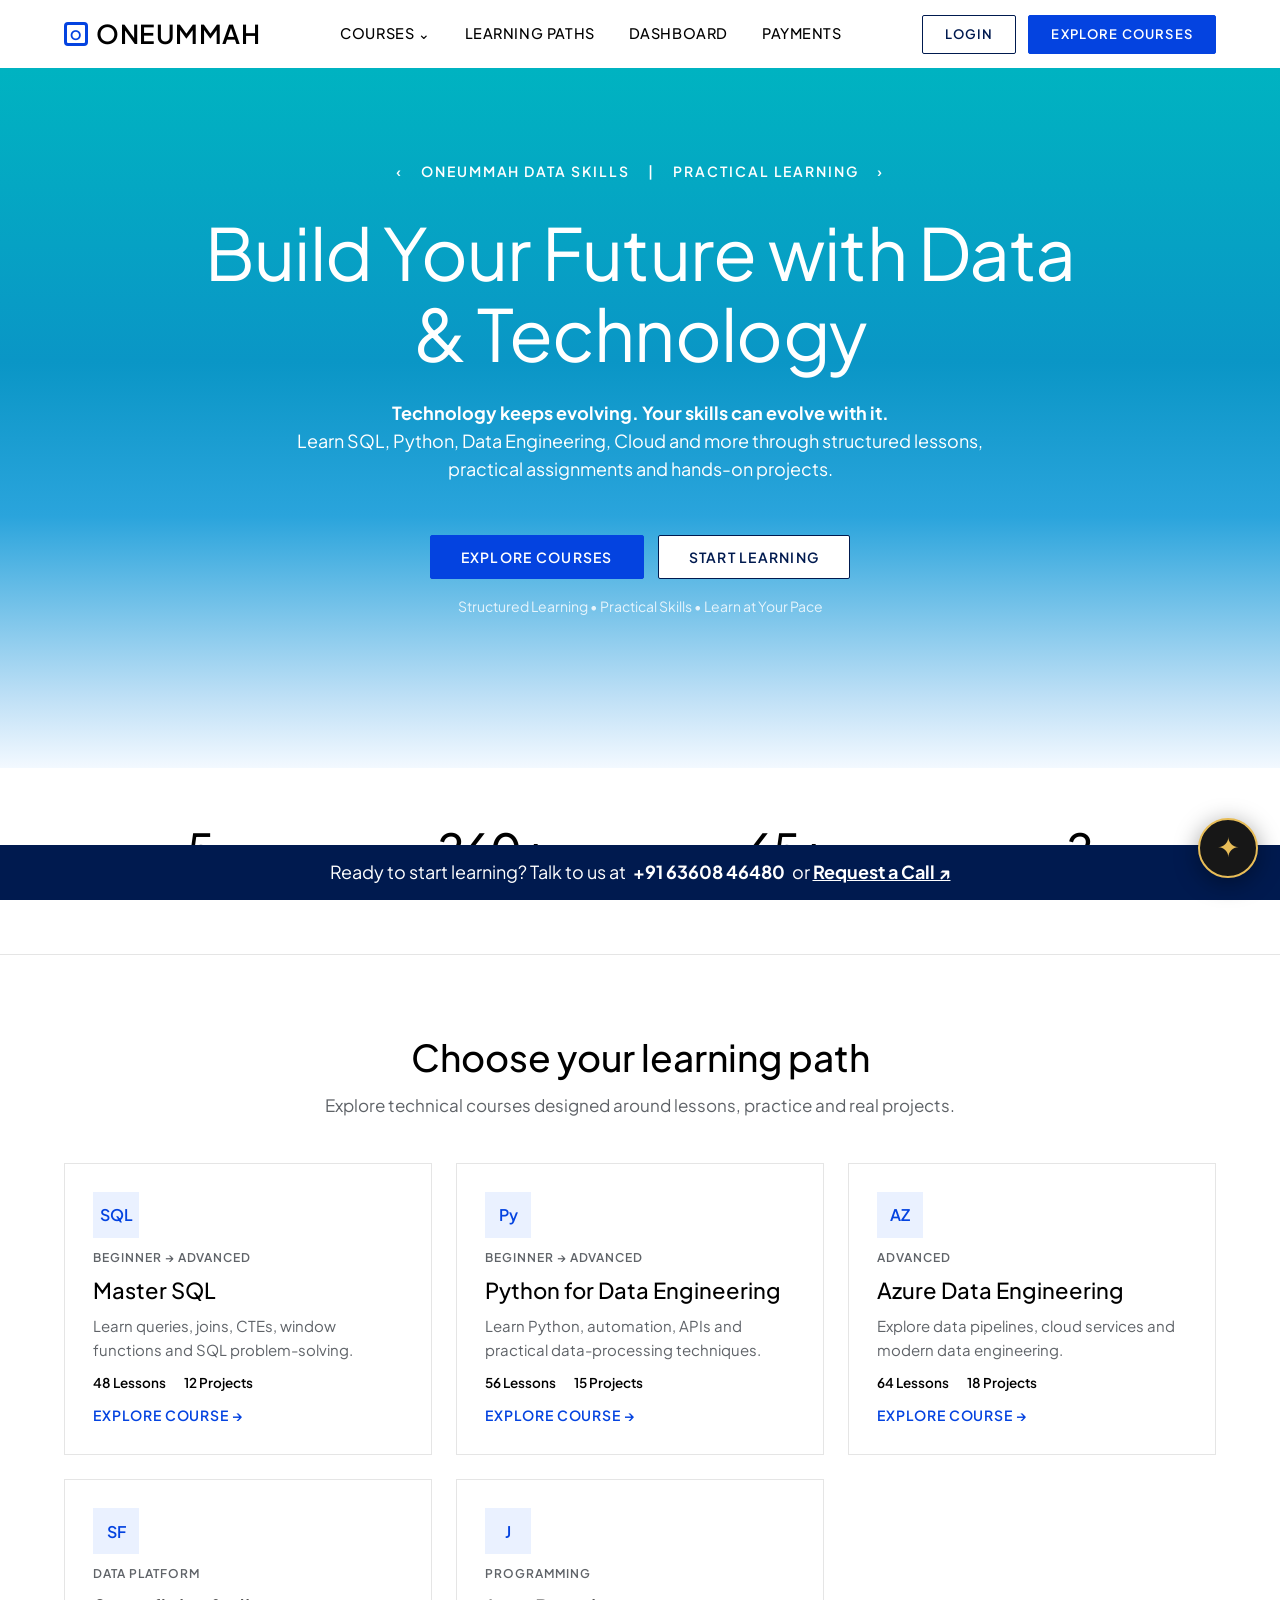
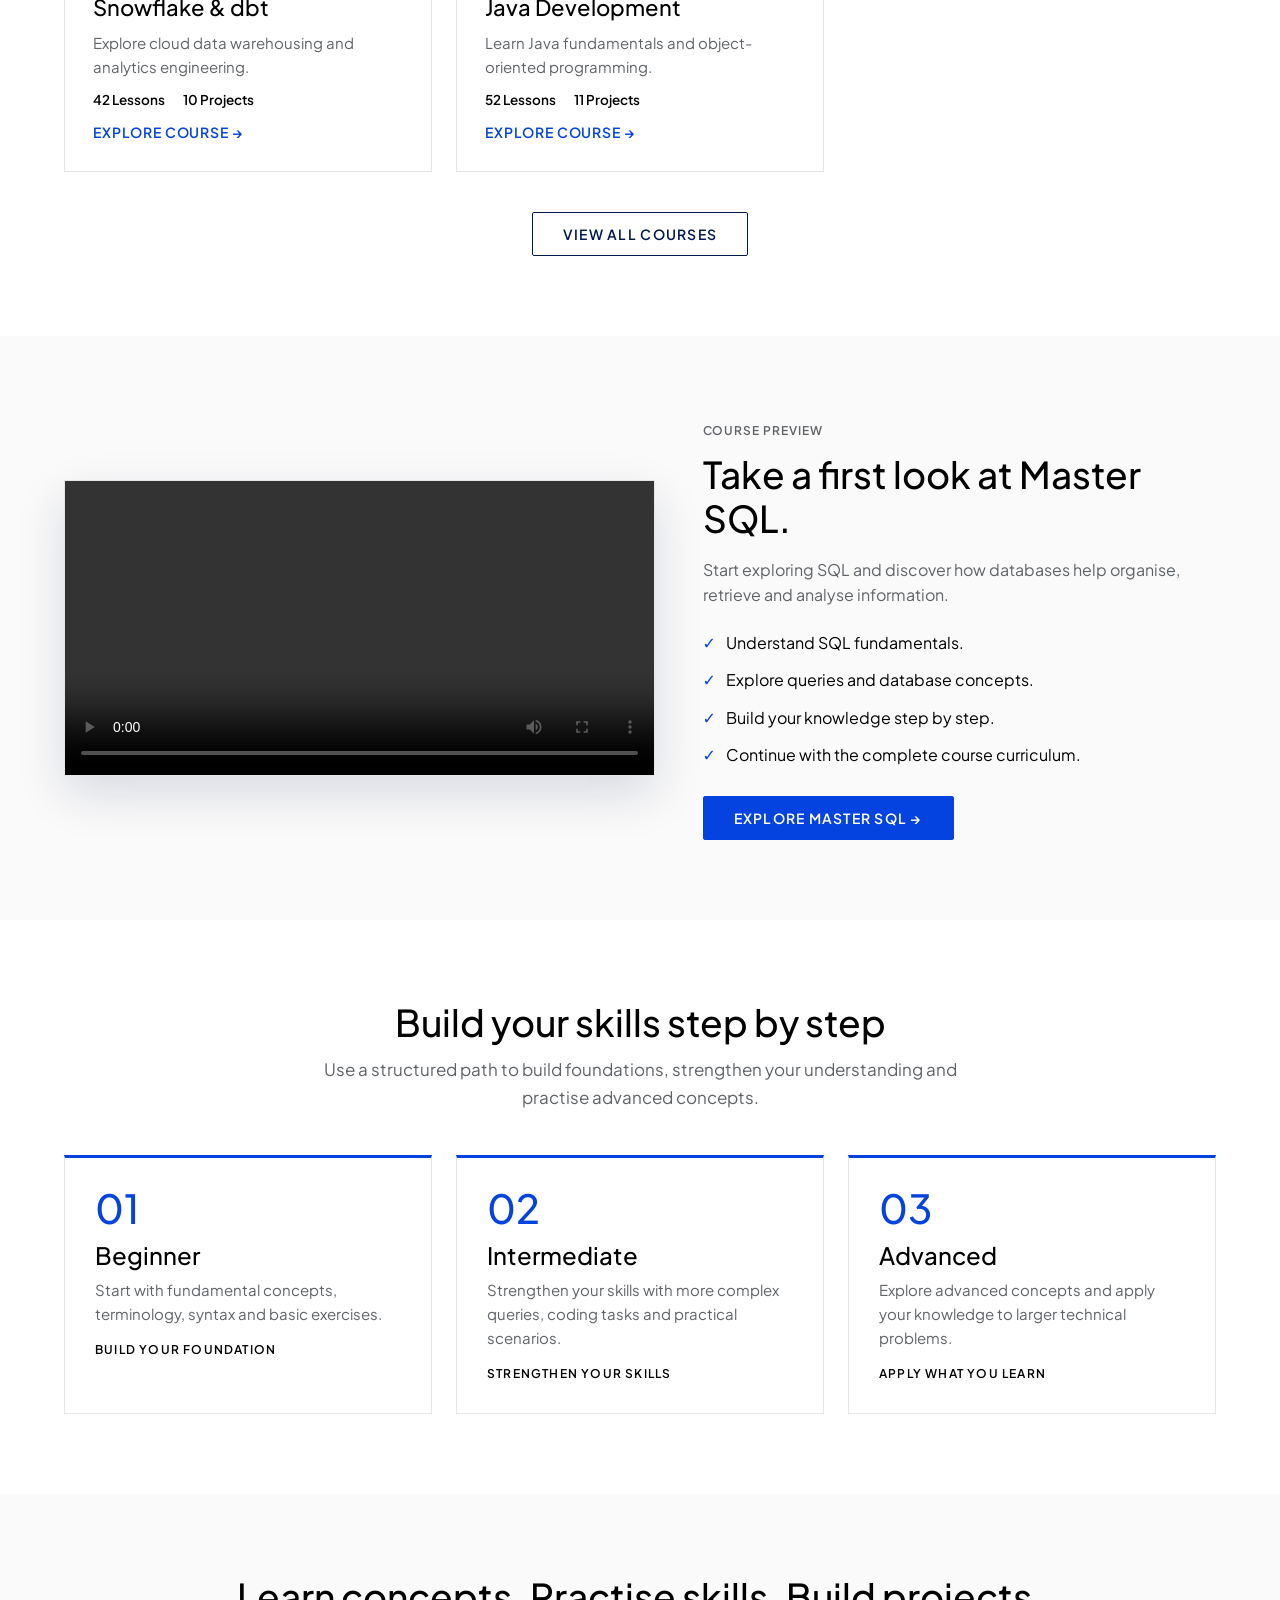
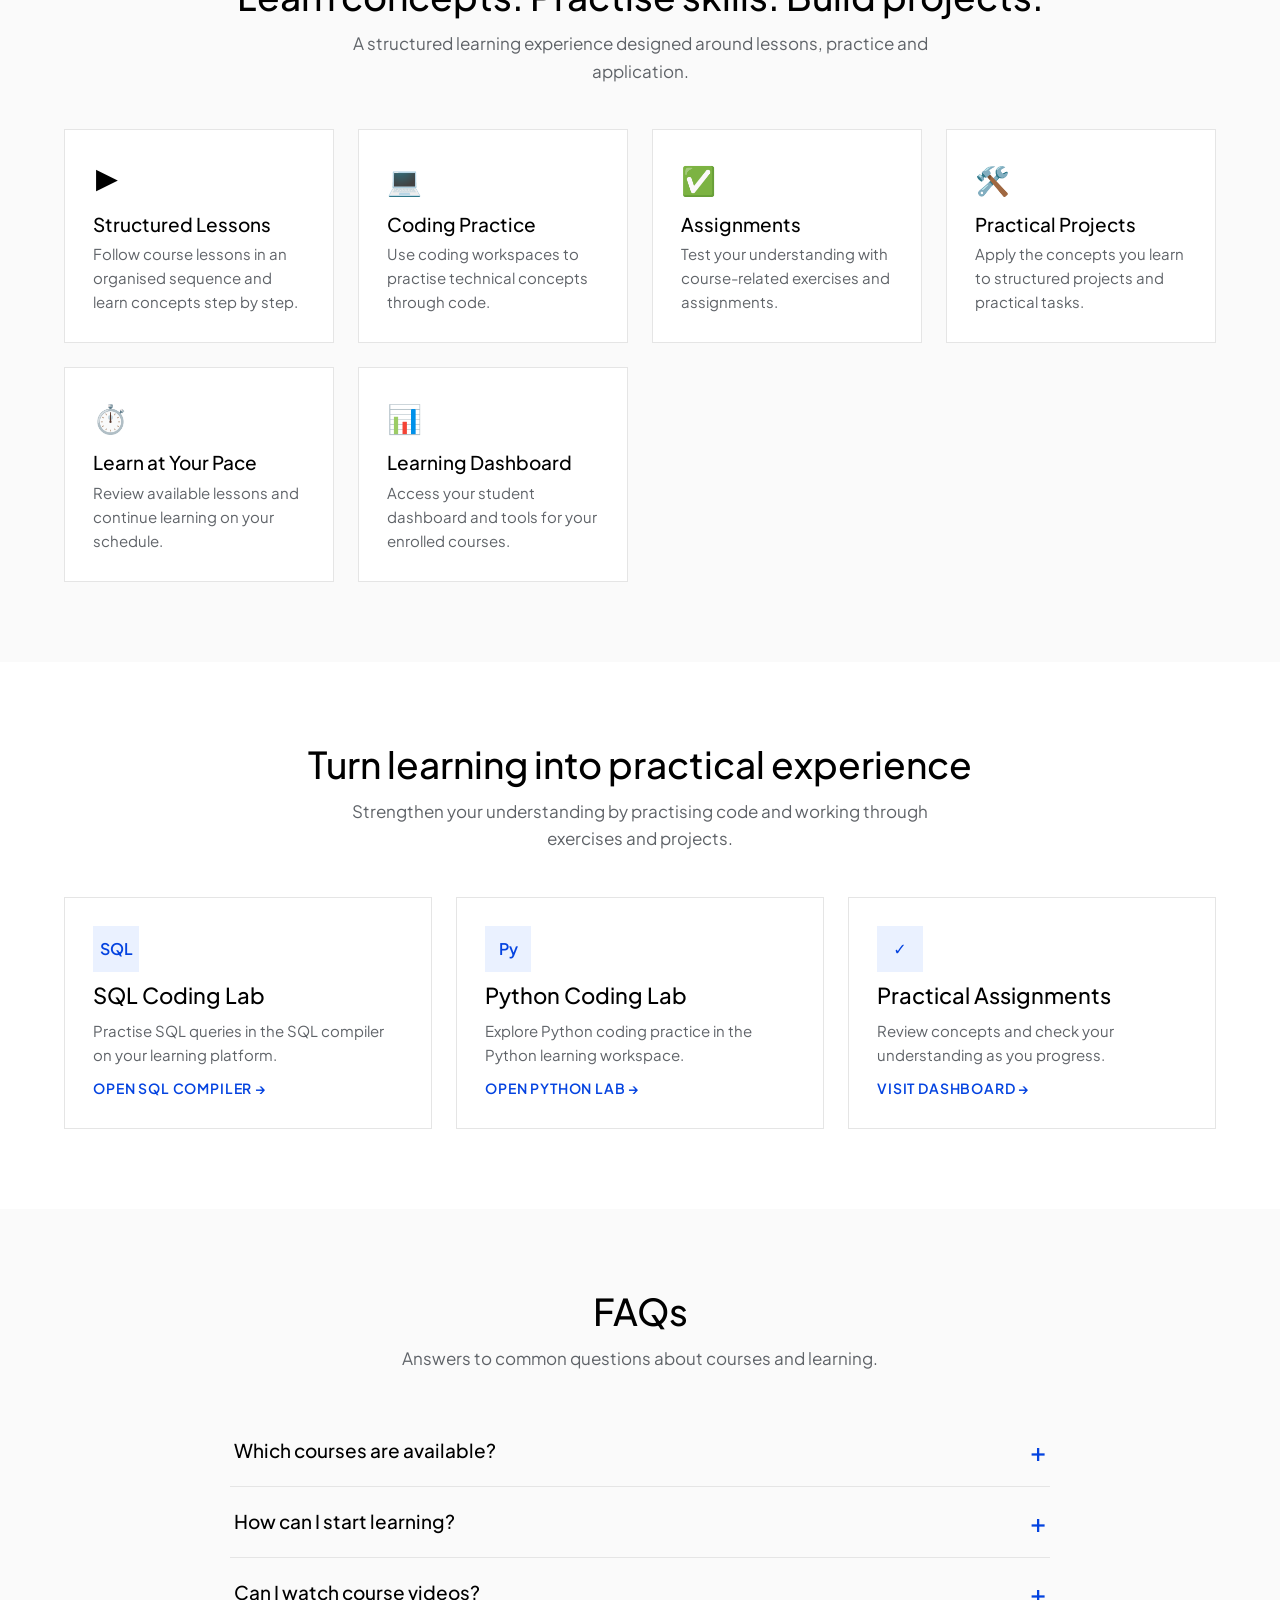
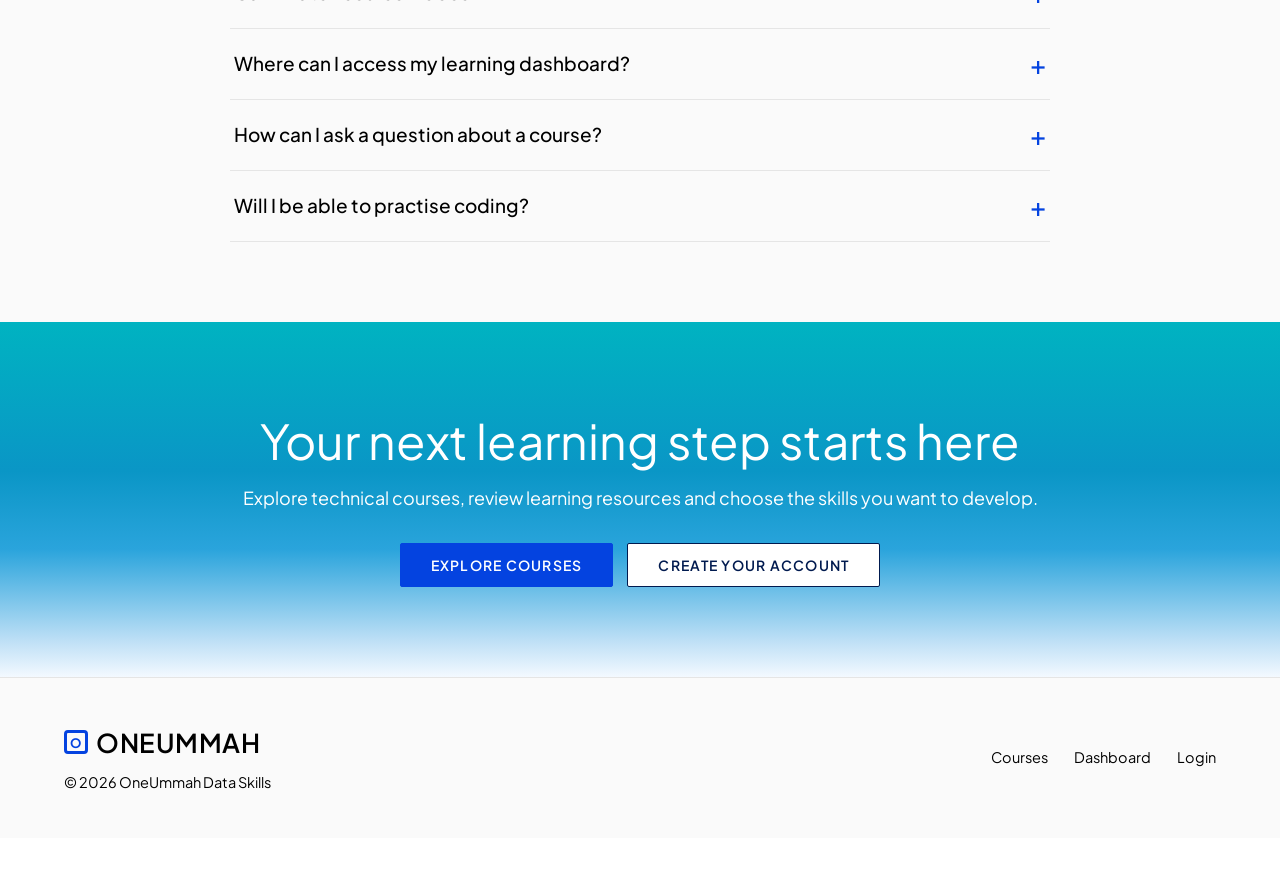
==== commit 2ffee1bd: "Add initial index.html file with structure and styles" ====
--- a/index.html
+++ b/index.html
@@ -1,165 +1,384 @@
 <!DOCTYPE html>
 <html lang="en">
 <head>
-  <meta charset="UTF-8">
-  <meta name="viewport" content="width=device-width, initial-scale=1.0">
-  <title>DataForge Academy — Technical Learning Platform</title>
-  <link rel="stylesheet" href="styles.css">
+<meta charset="utf-8">
+<meta name="viewport" content="width=device-width, initial-scale=1">
+<title>OneUmmah Data Skills | Build Your Future</title>
+<meta name="description" content="Learn SQL, Python, Data Engineering, Azure, Snowflake and Java through structured lessons, coding practice and practical projects with OneUmmah Data Skills.">
+<link rel="preconnect" href="https://fonts.googleapis.com">
+<link rel="preconnect" href="https://fonts.gstatic.com" crossorigin>
+<link href="https://fonts.googleapis.com/css2?family=Plus+Jakarta+Sans:wght@400;500;600;700&display=swap" rel="stylesheet">
+<link href="https://api.fontshare.com/v2/css?f[]=clash-grotesk@400,500,600&display=swap" rel="stylesheet">
+<style>
+/* ===== Theme tokens (tweak these to match exactly using the eyedropper) ===== */
+:root{
+  --blue:#0443e0; --blue-dark:#0334b3; --navy:#001a4f; --ink:#000; --muted:#5f6368;
+  --line:#e5e5e5; --soft:#fafafa; --white:#fff;
+  --hero:linear-gradient(180deg,#00b3c1 0%,#0a96c6 42%,#2aa4dc 64%,#bfe0f6 90%,#f3f9ff 100%);
+  --font:'Plus Jakarta Sans',system-ui,sans-serif;
+  --display:'Clash Grotesk','Plus Jakarta Sans',system-ui,sans-serif;
+}
+*{box-sizing:border-box;margin:0;padding:0}
+html{scroll-behavior:smooth;scroll-padding-top:90px}
+body{font-family:var(--font);color:var(--ink);background:#fff;line-height:1.6;padding-bottom:54px;-webkit-font-smoothing:antialiased}
+a{color:inherit;text-decoration:none}
+.wrap{max-width:1200px;margin:0 auto;padding:0 24px}
+section{padding:80px 0}
+h1,h2,h3,.logo{font-family:var(--display)}
+h2{font-size:clamp(27px,3.2vw,37px);font-weight:500;text-align:center;line-height:1.2}
+h3{font-weight:500;line-height:1.25}
+.sub{text-align:center;color:var(--muted);max-width:640px;margin:12px auto 44px;font-size:17px}
+:focus-visible{outline:3px solid #7aa2ff;outline-offset:2px}
+
+/* Buttons: square, uppercase, spaced (Scaler style) */
+.btn{display:inline-block;padding:14px 30px;border:1px solid var(--blue);background:var(--blue);color:#fff;font:600 14px/1 var(--font);letter-spacing:.09em;text-transform:uppercase;cursor:pointer;border-radius:2px;transition:background .2s,color .2s}
+.btn:hover{background:var(--blue-dark);border-color:var(--blue-dark)}
+.btn.outline{background:#fff;color:var(--navy);border-color:var(--navy)}
+.btn.outline:hover{background:var(--navy);color:#fff}
+.btn.sm{padding:12px 22px;font-size:13px}
+
+/* Header */
+header{position:sticky;top:0;z-index:60;background:#fff}
+.nav{display:flex;align-items:center;justify-content:space-between;height:68px;gap:20px}
+.logo{display:flex;align-items:center;gap:8px;font-weight:600;font-size:26px;letter-spacing:.02em;color:#000;text-transform:uppercase}
+.logo i{font-style:normal;display:grid;place-items:center;width:24px;height:24px;border:3px solid var(--blue);color:var(--blue);font-size:13px;font-weight:700;border-radius:4px}
+.links{display:flex;gap:34px;font-size:14.5px;font-weight:500;letter-spacing:.04em;text-transform:uppercase}
+.links>a,.dd>button{background:none;border:0;font:inherit;letter-spacing:inherit;text-transform:inherit;cursor:pointer;color:#000;padding:8px 0}
+.links a:hover,.dd>button:hover{color:var(--blue)}
+.dd{position:relative}
+.dd-menu{display:none;position:absolute;top:100%;left:-16px;min-width:260px;background:#fff;border:1px solid var(--line);box-shadow:0 12px 30px rgba(0,0,0,.1);padding:8px 0;text-transform:none;letter-spacing:0}
+.dd.open .dd-menu{display:block}
+.dd-menu a{display:block;padding:10px 20px;font-size:15px}
+.dd-menu a:hover{background:var(--soft);color:var(--blue)}
+.nav-cta{display:flex;gap:12px;align-items:center}
+.burger{display:none;background:none;border:0;font-size:28px;cursor:pointer}
+
+/* Hero */
+.hero{background:var(--hero);text-align:center;padding:92px 0 150px;color:#fff}
+.eyebrow{font-size:14px;font-weight:600;letter-spacing:.14em;text-transform:uppercase;display:flex;gap:18px;justify-content:center;align-items:center;flex-wrap:wrap}
+.hero h1{font-weight:400;font-size:clamp(38px,5.6vw,72px);line-height:1.12;margin:30px auto 26px;max-width:900px;letter-spacing:-.01em}
+.hero p{font-size:18px;max-width:700px;margin:0 auto;line-height:1.55}
+.hero p b{font-weight:700;display:block}
+.hero .acts{display:flex;gap:14px;justify-content:center;flex-wrap:wrap;margin:52px 0 14px}
+.hero small{color:#e6f4fc;font-size:14px}
+
+/* Sticky bottom bar */
+.bar{position:fixed;left:0;right:0;bottom:0;z-index:70;background:var(--navy);color:#fff;text-align:center;padding:13px 16px;font-size:18px}
+.bar b{font-weight:700;margin:0 4px}
+.bar button{background:none;border:0;color:#fff;font:inherit;font-weight:700;text-decoration:underline;cursor:pointer}
+
+/* Stats */
+.stats{padding:56px 0;border-bottom:1px solid var(--line)}
+.stats .wrap{display:grid;grid-template-columns:repeat(4,1fr);gap:20px;text-align:center}
+.stats b{display:block;font:500 44px/1.1 var(--display);color:#000}
+.stats span{color:var(--muted);font-size:15px}
+
+/* Cards */
+.grid{display:grid;gap:24px}
+.courses{grid-template-columns:repeat(auto-fit,minmax(300px,1fr))}
+.card{background:#fff;border:1px solid var(--line);padding:28px;display:flex;flex-direction:column;gap:10px;transition:border-color .2s,box-shadow .2s}
+.card:hover{border-color:var(--blue);box-shadow:0 12px 30px rgba(4,67,224,.1)}
+.badge{display:grid;place-items:center;width:46px;height:46px;background:#eaf1ff;color:var(--blue);font:600 16px var(--display)}
+.tag{font-size:12px;font-weight:600;letter-spacing:.08em;text-transform:uppercase;color:var(--muted)}
+.card h3{font-size:22px}
+.card p{color:var(--muted);font-size:15px;flex:1}
+.meta{display:flex;gap:18px;font-size:13.5px;font-weight:600}
+.more{color:var(--blue);font-weight:600;font-size:14px;letter-spacing:.06em;text-transform:uppercase}
+.alt{background:var(--soft)}
+.center{text-align:center;margin-top:40px}
+
+/* Path */
+.timeline{display:grid;grid-template-columns:repeat(3,1fr);gap:24px}
+.step{background:#fff;border:1px solid var(--line);padding:30px;border-top:3px solid var(--blue)}
+.step .n{font:500 40px var(--display);color:var(--blue);line-height:1}
+.step h3{font-size:24px;margin:12px 0 8px}
+.step p{color:var(--muted);font-size:15px}
+.step em{display:block;margin-top:14px;font-style:normal;font-weight:600;font-size:12px;letter-spacing:.1em;text-transform:uppercase}
+
+/* Features */
+.features{grid-template-columns:repeat(auto-fit,minmax(270px,1fr))}
+.feat{padding:28px;border:1px solid var(--line);background:#fff}
+.feat .ic{font-size:28px;margin-bottom:10px}
+.feat h3{font-size:19px;margin-bottom:6px}
+.feat p{color:var(--muted);font-size:15px}
+.split{display:grid;grid-template-columns:repeat(3,1fr);gap:24px}
+
+/* Course preview (video) */
+.preview{display:grid;grid-template-columns:1.15fr 1fr;gap:48px;align-items:center}
+.vframe{background:#000;border:1px solid var(--line);box-shadow:0 18px 45px rgba(0,26,79,.14)}
+.vframe video{display:block;width:100%;max-height:420px;background:#000}
+.pcopy h2{text-align:left;margin:10px 0 16px}
+.pcopy p{color:var(--muted)}
+.plist{list-style:none;margin:22px 0 28px}
+.plist li{margin:12px 0}
+.plist li::before{content:"✓";color:var(--blue);font-weight:800;margin-right:10px}
+/* Auth chip + toast (used by script.js) */
+.nav-guest,.nav-user{display:flex;gap:12px;align-items:center}
+.user-pill{display:flex;align-items:center;gap:8px;font-weight:600;font-size:14px}
+.user-pill .av{display:grid;place-items:center;width:32px;height:32px;border-radius:50%;background:var(--blue);color:#fff;font-weight:700}
+.m-only{display:none}
+.toast{position:fixed;left:50%;bottom:84px;transform:translate(-50%,20px);background:var(--navy);color:#fff;padding:12px 22px;opacity:0;pointer-events:none;transition:.3s;z-index:120}
+.toast.show{opacity:1;transform:translate(-50%,0)}
+
+/* FAQ */
+.faq{max-width:820px;margin:0 auto}
+details{border-bottom:1px solid var(--line)}
+summary{cursor:pointer;padding:22px 4px;font:500 19px var(--display);list-style:none;display:flex;justify-content:space-between;gap:12px}
+summary::-webkit-details-marker{display:none}
+summary::after{content:"+";font-size:26px;line-height:1;color:var(--blue);transition:transform .2s}
+details[open] summary::after{transform:rotate(45deg)}
+details p{padding:0 4px 22px;color:var(--muted)}
+
+/* CTA */
+.cta{background:var(--hero);text-align:center;color:#fff;padding:90px 0}
+.cta h2{color:#fff;font-weight:400;font-size:clamp(30px,4vw,48px)}
+.cta p{margin:14px 0 30px;font-size:18px}
+.cta .row{display:flex;gap:14px;justify-content:center;flex-wrap:wrap}
+
+/* Footer */
+footer{background:var(--soft);padding:44px 0;font-size:14.5px;border-top:1px solid var(--line)}
+.foot{display:flex;justify-content:space-between;gap:20px;flex-wrap:wrap;align-items:center}
+.foot nav{display:flex;gap:26px}
+.foot nav a:hover{text-decoration:underline}
+
+/* Modal */
+.modal{position:fixed;inset:0;z-index:90;background:rgba(0,10,40,.6);display:none;place-items:center;padding:20px}
+.modal.open{display:grid}
+.mbox{background:#fff;width:100%;max-width:440px;padding:32px;position:relative}
+.mbox h3{font-size:24px}
+.mbox small{color:var(--muted)}
+.x{position:absolute;top:10px;right:14px;background:none;border:0;font-size:28px;cursor:pointer}
+.field{margin-top:16px}
+.field label{display:block;font-size:13px;font-weight:600;margin-bottom:5px}
+.field input,.field select{width:100%;padding:12px;border:1px solid #c9ced8;font:inherit;background:#fff;border-radius:2px}
+.field input:focus,.field select:focus{border-color:var(--blue);outline:none;box-shadow:0 0 0 3px rgba(4,67,224,.15)}
+.mbox .btn{width:100%;margin-top:22px}
+.err{font-size:13px;color:#c0262d;margin-top:10px;min-height:18px}
+
+@media(max-width:960px){
+  .timeline,.split,.preview{grid-template-columns:1fr}
+  .m-only{display:block}
+  .stats .wrap{grid-template-columns:repeat(2,1fr)}
+  .burger{display:block}
+  .links{display:none;position:absolute;top:68px;left:0;right:0;background:#fff;flex-direction:column;gap:0;border-bottom:1px solid var(--line);padding:6px 0}
+  .links.open{display:flex}
+  .links>a,.dd>button{padding:14px 24px;width:100%;text-align:left}
+  .dd-menu{position:static;box-shadow:none;border:0;background:var(--soft)}
+  .nav-cta .hide-m{display:none}
+  .hero{padding:60px 0 100px}
+  .bar{font-size:14px}
+}
+@media(prefers-reduced-motion:reduce){html{scroll-behavior:auto}*{transition:none!important}}
+</style>
 </head>
 <body>
-  <header class="navbar">
-    <a class="brand" href="#home"><span class="brand-mark">D</span> DataForge Academy</a>
-    <nav>
-      <a href="#home">Home</a>
-      <a href="#courses">Courses</a>
-      <a href="#dashboard">Learning Dashboard</a>
-      <a href="#payments">Payments</a>
-    </nav>
-    <div class="nav-actions">
-      <a class="btn btn-ghost" href="#login">Login</a>
-      <a class="btn btn-primary" href="#register">Register</a>
-    </div>
-  </header>
-
-  <main>
-    <section id="home" class="hero">
-      <div class="hero-copy">
-        <span class="eyebrow">PRACTICAL • PROJECT-BASED • CAREER-FOCUSED</span>
-        <h1>Build skills that<br><span>build your career.</span></h1>
-        <p>Learn SQL, Python, Data Engineering, Snowflake, Azure and Java through structured courses, hands-on assignments and real-world projects.</p>
-        <div class="hero-buttons">
-          <a class="btn btn-primary btn-lg" href="#courses">Explore Courses →</a>
-          <a class="btn btn-outline btn-lg" href="#register">Start Learning</a>
-        </div>
-        <div class="stats">
-          <div><strong>20+</strong><small>Courses</small></div>
-          <div><strong>100+</strong><small>Projects & Labs</small></div>
-          <div><strong>24/7</strong><small>Learning Access</small></div>
+
+<header>
+  <div class="wrap nav">
+    <a class="logo" href="index.html"><i>O</i>OneUmmah</a>
+    <nav class="links" id="links" aria-label="Main">
+      <div class="dd" id="dd">
+        <button type="button" aria-expanded="false">Courses ⌄</button>
+        <div class="dd-menu">
+          <a href="courses.html#sql">Master SQL</a>
+          <a href="courses.html#python">Python for Data Engineering</a>
+          <a href="courses.html#azure">Azure Data Engineering</a>
+          <a href="courses.html#snowflake">Snowflake &amp; dbt</a>
+          <a href="courses.html#java">Java Development</a>
         </div>
       </div>
-      <div class="hero-card">
-        <div class="code-top"><i></i><i></i><i></i></div>
-        <div class="code">
-          <span class="purple">def</span> <span class="blue">build_career</span>():<br>
-          &nbsp;&nbsp;skills = [<span class="green">"SQL"</span>, <span class="green">"Python"</span>]<br>
-          &nbsp;&nbsp;skills += [<span class="green">"PySpark"</span>, <span class="green">"Cloud"</span>]<br>
-          &nbsp;&nbsp;<span class="purple">return</span> <span class="yellow">"Ready for industry"</span>
-        </div>
-        <div class="progress-card">
-          <span>Learning progress</span><strong>72%</strong>
-          <div class="progress"><div style="width:72%"></div></div>
-        </div>
-      </div>
-    </section>
-
-    <section id="courses" class="section">
-      <div class="section-heading">
-        <div><span class="eyebrow">LEARN & BUILD</span><h2>Popular Courses</h2></div>
-        <a href="#courses" class="text-link">View all courses →</a>
-      </div>
-      <div class="course-grid">
-        <article class="course-card">
-          <div class="course-icon sql">SQL</div><span class="level">BEGINNER → ADVANCED</span>
-          <h3>Master SQL</h3><p>Queries, joins, CTEs, window functions, optimization and interview problems.</p>
-          <div class="course-meta"><span>48 Lessons</span><span>12 Projects</span></div>
-          <button class="course-btn" onclick="openCourse('Master SQL')">View Course</button>
-        </article>
-        <article class="course-card featured">
-          <div class="course-icon py">Py</div><span class="level">BEGINNER → ADVANCED</span>
-          <h3>Python for Data Engineering</h3><p>Python fundamentals, automation, APIs, data processing and production patterns.</p>
-          <div class="course-meta"><span>56 Lessons</span><span>15 Projects</span></div>
-          <button class="course-btn" onclick="openCourse('Python for Data Engineering')">View Course</button>
-        </article>
-        <article class="course-card">
-          <div class="course-icon cloud">AZ</div><span class="level">ADVANCED</span>
-          <h3>Azure Data Engineering</h3><p>ADF, PySpark, Fabric, Delta Lake, pipelines, architecture and deployment.</p>
-          <div class="course-meta"><span>64 Lessons</span><span>18 Projects</span></div>
-          <button class="course-btn" onclick="openCourse('Azure Data Engineering')">View Course</button>
-        </article>
-        <article class="course-card">
-          <div class="course-icon snow">SF</div><span class="level">INTERMEDIATE → ADVANCED</span>
-          <h3>Snowflake & dbt</h3><p>Modern data warehouse design, ELT, dbt models, testing and Data Vault concepts.</p>
-          <div class="course-meta"><span>42 Lessons</span><span>10 Projects</span></div>
-          <button class="course-btn" onclick="openCourse('Snowflake & dbt')">View Course</button>
-        </article>
-        <article class="course-card">
-          <div class="course-icon java">J</div><span class="level">BEGINNER → ADVANCED</span>
-          <h3>Java Development</h3><p>Core Java, OOP, collections, APIs and practical application development.</p>
-          <div class="course-meta"><span>52 Lessons</span><span>11 Projects</span></div>
-          <button class="course-btn" onclick="openCourse('Java Development')">View Course</button>
-        </article>
-      </div>
-    </section>
-
-    <section id="course-details" class="section alt">
-      <div class="detail-layout">
-        <div>
-          <span class="eyebrow">COURSE DETAILS</span>
-          <h2>Everything you need in one learning path.</h2>
-          <p>Each course combines video lessons, assignments, projects, progress tracking and a certificate when you complete the required learning path.</p>
-          <ul class="check-list">
-            <li>Structured modules and video lessons</li>
-            <li>Practical assignments after every major topic</li>
-            <li>Industry-style capstone projects</li>
-            <li>Progress tracking and completion certificates</li>
-          </ul>
-        </div>
-        <div class="lesson-panel">
-          <div class="lesson-head"><span>Python for Data Engineering</span><b>Module 4 of 8</b></div>
-          <div class="lesson active"><span>▶</span> Python Data Processing <small>18:42</small></div>
-          <div class="lesson"><span>✓</span> Working with APIs <small>24:16</small></div>
-          <div class="lesson"><span>○</span> ETL Project <small>Assignment</small></div>
-          <div class="lesson"><span>○</span> Module Quiz <small>10 questions</small></div>
-        </div>
-      </div>
-    </section>
-
-    <section id="dashboard" class="section">
-      <div class="section-heading"><div><span class="eyebrow">STUDENT AREA</span><h2>Learning Dashboard</h2></div></div>
-      <div class="dashboard">
-        <aside class="sidebar">
-          <div class="student"><div class="avatar">K</div><div><b>Student</b><small>Learning Account</small></div></div>
-          <a class="side-active">▦ Overview</a><a>▣ My Courses</a><a>▶ Video Player</a><a>✓ Assignments</a><a>◆ Projects</a><a>♜ Certificates</a><a>₹ Payments</a><a>⚙ Profile</a>
-        </aside>
-        <div class="dash-main">
-          <div class="welcome"><div><span class="eyebrow">YOUR PROGRESS</span><h3>Keep going — you're making progress.</h3></div><button class="btn btn-primary" onclick="toast('Continue Learning opened')">Continue Learning</button></div>
-          <div class="metric-grid">
-            <div class="metric"><span>Active Courses</span><strong>3</strong><small>2 in progress</small></div>
-            <div class="metric"><span>Lessons Completed</span><strong>47</strong><small>+8 this week</small></div>
-            <div class="metric"><span>Assignments</span><strong>18</strong><small>3 pending</small></div>
-            <div class="metric"><span>Certificates</span><strong>2</strong><small>1 available</small></div>
-          </div>
-          <div class="my-courses">
-            <div class="dash-title"><h3>My Courses</h3><a class="text-link">See all →</a></div>
-            <div class="course-row"><div class="mini-icon py">Py</div><div class="row-info"><b>Python for Data Engineering</b><small>32 of 56 lessons</small><div class="progress"><div style="width:57%"></div></div></div><strong>57%</strong></div>
-            <div class="course-row"><div class="mini-icon cloud">AZ</div><div class="row-info"><b>Azure Data Engineering</b><small>21 of 64 lessons</small><div class="progress"><div style="width:33%"></div></div></div><strong>33%</strong></div>
-            <div class="course-row"><div class="mini-icon sql">SQL</div><div class="row-info"><b>Master SQL</b><small>Complete — Certificate available</small><div class="progress"><div style="width:100%"></div></div></div><strong>100%</strong></div>
-          </div>
-        </div>
-      </div>
-    </section>
-
-    <section id="payments" class="section alt">
-      <div class="section-heading"><div><span class="eyebrow">SECURE CHECKOUT</span><h2>Payments</h2></div></div>
-      <div class="payment-card">
-        <div><span class="eyebrow">ORDER SUMMARY</span><h3>Azure Data Engineering</h3><p>Full course access • Projects • Assignments • Certificate</p></div>
-        <div class="price">₹4,999</div>
-        <button class="btn btn-primary btn-lg" onclick="toast('Payment flow started')">Pay Securely</button>
-      </div>
-    </section>
-
-    <section id="login" class="auth-section">
-      <div class="auth-card"><span class="eyebrow">WELCOME BACK</span><h2>Login</h2><p>Continue your learning journey.</p><input type="email" placeholder="Email address"><input type="password" placeholder="Password"><button class="btn btn-primary btn-wide" onclick="toast('Login submitted')">Login</button><small>Don't have an account? <a href="#register">Register</a></small></div>
-    </section>
-
-    <section id="register" class="auth-section alt">
-      <div class="auth-card"><span class="eyebrow">START LEARNING</span><h2>Create your account</h2><p>Join the technical learning platform.</p><input placeholder="Full name"><input type="email" placeholder="Email address"><input type="password" placeholder="Create password"><button class="btn btn-primary btn-wide" onclick="toast('Registration submitted')">Create Account</button><small>Already registered? <a href="#login">Login</a></small></div>
-    </section>
-  </main>
-
-  <footer><div class="brand"><span class="brand-mark">D</span> DataForge Academy</div><span>© 2026 Technical Learning Platform</span><div><a href="#courses">Courses</a> <a href="#dashboard">Dashboard</a> <a href="#login">Login</a></div></footer>
-
-  <div id="toast" class="toast"></div>
-  <script src="script.js"></script>
+      <a href="courses.html">Learning Paths</a>
+      <a href="dashboard.html">Dashboard</a>
+      <a href="payments.html">Payments</a>
+      <a class="m-only" href="login.html">Login</a>
+    </nav>
+    <div class="nav-cta">
+      <span class="nav-guest" id="guestActions">
+        <a class="btn outline sm hide-m" href="login.html">Login</a>
+        <a class="btn sm hide-m" href="courses.html">Explore Courses</a>
+      </span>
+      <span class="nav-user" id="authActions" style="display:none">
+        <a href="dashboard.html" class="user-pill"><span class="av" id="navAvatar">S</span><span id="navName">Student</span></a>
+        <button class="btn outline sm" type="button" onclick="handleLogout()">Logout</button>
+      </span>
+      <button class="burger" id="burger" aria-label="Menu" aria-expanded="false">☰</button>
+    </div>
+  </div>
+</header>
+
+<main>
+<section class="hero">
+  <div class="wrap">
+    <div class="eyebrow"><span>‹</span><span>OneUmmah Data Skills</span><span>|</span><span>Practical Learning</span><span>›</span></div>
+    <h1>Build Your Future with Data &amp; Technology</h1>
+    <p><b>Technology keeps evolving. Your skills can evolve with it.</b>Learn SQL, Python, Data Engineering, Cloud and more through structured lessons, practical assignments and hands-on projects.</p>
+    <div class="acts">
+      <a class="btn" href="courses.html">Explore Courses</a>
+      <a class="btn outline" href="register.html">Start Learning</a>
+    </div>
+    <small>Structured Learning • Practical Skills • Learn at Your Pace</small>
+  </div>
+</section>
+
+<section class="stats">
+  <div class="wrap">
+    <div><b>5</b><span>Technical courses</span></div>
+    <div><b>260+</b><span>Lessons</span></div>
+    <div><b>65+</b><span>Practical projects</span></div>
+    <div><b>2</b><span>Live coding labs</span></div>
+  </div>
+</section>
+
+<section id="courses">
+  <div class="wrap">
+    <h2>Choose your learning path</h2>
+    <p class="sub">Explore technical courses designed around lessons, practice and real projects.</p>
+    <div class="grid courses">
+      <article class="card"><span class="badge">SQL</span><span class="tag">Beginner → Advanced</span><h3>Master SQL</h3><p>Learn queries, joins, CTEs, window functions and SQL problem-solving.</p><div class="meta"><span>48 Lessons</span><span>12 Projects</span></div><a class="more" href="courses.html#sql">Explore Course →</a></article>
+      <article class="card"><span class="badge">Py</span><span class="tag">Beginner → Advanced</span><h3>Python for Data Engineering</h3><p>Learn Python, automation, APIs and practical data-processing techniques.</p><div class="meta"><span>56 Lessons</span><span>15 Projects</span></div><a class="more" href="courses.html#python">Explore Course →</a></article>
+      <article class="card"><span class="badge">AZ</span><span class="tag">Advanced</span><h3>Azure Data Engineering</h3><p>Explore data pipelines, cloud services and modern data engineering.</p><div class="meta"><span>64 Lessons</span><span>18 Projects</span></div><a class="more" href="courses.html#azure">Explore Course →</a></article>
+      <article class="card"><span class="badge">SF</span><span class="tag">Data platform</span><h3>Snowflake &amp; dbt</h3><p>Explore cloud data warehousing and analytics engineering.</p><div class="meta"><span>42 Lessons</span><span>10 Projects</span></div><a class="more" href="courses.html#snowflake">Explore Course →</a></article>
+      <article class="card"><span class="badge">J</span><span class="tag">Programming</span><h3>Java Development</h3><p>Learn Java fundamentals and object-oriented programming.</p><div class="meta"><span>52 Lessons</span><span>11 Projects</span></div><a class="more" href="courses.html#java">Explore Course →</a></article>
+    </div>
+    <div class="center"><a class="btn outline" href="courses.html">View all courses</a></div>
+  </div>
+</section>
+
+<section class="alt" id="course-preview">
+  <div class="wrap preview">
+    <div class="vframe">
+      <video controls preload="metadata" playsinline>
+        <source src="./sql-course.mp4" type="video/mp4">
+        Your browser does not support HTML video.
+      </video>
+    </div>
+    <div class="pcopy">
+      <span class="tag">Course preview</span>
+      <h2>Take a first look at Master SQL.</h2>
+      <p>Start exploring SQL and discover how databases help organise, retrieve and analyse information.</p>
+      <ul class="plist">
+        <li>Understand SQL fundamentals.</li>
+        <li>Explore queries and database concepts.</li>
+        <li>Build your knowledge step by step.</li>
+        <li>Continue with the complete course curriculum.</li>
+      </ul>
+      <a class="btn" href="courses.html#sql">Explore Master SQL →</a>
+    </div>
+  </div>
+</section>
+
+<section>
+  <div class="wrap">
+    <h2>Build your skills step by step</h2>
+    <p class="sub">Use a structured path to build foundations, strengthen your understanding and practise advanced concepts.</p>
+    <div class="timeline">
+      <div class="step"><div class="n">01</div><h3>Beginner</h3><p>Start with fundamental concepts, terminology, syntax and basic exercises.</p><em>Build your foundation</em></div>
+      <div class="step"><div class="n">02</div><h3>Intermediate</h3><p>Strengthen your skills with more complex queries, coding tasks and practical scenarios.</p><em>Strengthen your skills</em></div>
+      <div class="step"><div class="n">03</div><h3>Advanced</h3><p>Explore advanced concepts and apply your knowledge to larger technical problems.</p><em>Apply what you learn</em></div>
+    </div>
+  </div>
+</section>
+
+<section class="alt">
+  <div class="wrap">
+    <h2>Learn concepts. Practise skills. Build projects.</h2>
+    <p class="sub">A structured learning experience designed around lessons, practice and application.</p>
+    <div class="grid features">
+      <div class="feat"><div class="ic">▶️</div><h3>Structured Lessons</h3><p>Follow course lessons in an organised sequence and learn concepts step by step.</p></div>
+      <div class="feat"><div class="ic">💻</div><h3>Coding Practice</h3><p>Use coding workspaces to practise technical concepts through code.</p></div>
+      <div class="feat"><div class="ic">✅</div><h3>Assignments</h3><p>Test your understanding with course-related exercises and assignments.</p></div>
+      <div class="feat"><div class="ic">🛠️</div><h3>Practical Projects</h3><p>Apply the concepts you learn to structured projects and practical tasks.</p></div>
+      <div class="feat"><div class="ic">⏱️</div><h3>Learn at Your Pace</h3><p>Review available lessons and continue learning on your schedule.</p></div>
+      <div class="feat"><div class="ic">📊</div><h3>Learning Dashboard</h3><p>Access your student dashboard and tools for your enrolled courses.</p></div>
+    </div>
+  </div>
+</section>
+
+<section>
+  <div class="wrap">
+    <h2>Turn learning into practical experience</h2>
+    <p class="sub">Strengthen your understanding by practising code and working through exercises and projects.</p>
+    <div class="split">
+      <div class="card"><span class="badge">SQL</span><h3>SQL Coding Lab</h3><p>Practise SQL queries in the SQL compiler on your learning platform.</p><a class="more" href="compiler.html">Open SQL Compiler →</a></div>
+      <div class="card"><span class="badge">Py</span><h3>Python Coding Lab</h3><p>Explore Python coding practice in the Python learning workspace.</p><a class="more" href="python-compiler.html">Open Python Lab →</a></div>
+      <div class="card"><span class="badge">✓</span><h3>Practical Assignments</h3><p>Review concepts and check your understanding as you progress.</p><a class="more" href="dashboard.html">Visit Dashboard →</a></div>
+    </div>
+  </div>
+</section>
+
+<section class="alt" id="faqs">
+  <div class="wrap">
+    <h2>FAQs</h2>
+    <p class="sub">Answers to common questions about courses and learning.</p>
+    <div class="faq">
+      <details><summary>Which courses are available?</summary><p>Master SQL, Python for Data Engineering, Azure Data Engineering, Snowflake &amp; dbt, and Java Development. Visit the Courses page for details.</p></details>
+      <details><summary>How can I start learning?</summary><p>Open the Courses page, review the course information and follow the registration or enrollment process.</p></details>
+      <details><summary>Can I watch course videos?</summary><p>Video availability depends on the course content. The SQL course has a video preview.</p></details>
+      <details><summary>Where can I access my learning dashboard?</summary><p>Use the Dashboard link in the navigation and sign in with your account.</p></details>
+      <details><summary>How can I ask a question about a course?</summary><p>Contact us on WhatsApp using the Request a Call button on this page.</p></details>
+      <details><summary>Will I be able to practise coding?</summary><p>Yes. SQL and Python coding lab links are available; features depend on each lab page.</p></details>
+    </div>
+  </div>
+</section>
+
+<section class="cta">
+  <div class="wrap">
+    <h2>Your next learning step starts here</h2>
+    <p>Explore technical courses, review learning resources and choose the skills you want to develop.</p>
+    <div class="row"><a class="btn" href="courses.html">Explore Courses</a><a class="btn outline" href="register.html">Create Your Account</a></div>
+  </div>
+</section>
+</main>
+
+<footer>
+  <div class="wrap foot">
+    <div><a class="logo" href="index.html"><i>O</i>OneUmmah</a><p style="margin-top:8px">© 2026 OneUmmah Data Skills</p></div>
+    <nav aria-label="Footer"><a href="courses.html">Courses</a><a href="dashboard.html">Dashboard</a><a href="login.html">Login</a></nav>
+  </div>
+</footer>
+
+<div class="bar">Ready to start learning? Talk to us at <b>+91 63608 46480</b> or <button type="button" data-open>Request a Call ↗</button></div>
+
+<div class="modal" id="modal" role="dialog" aria-modal="true" aria-labelledby="mt">
+  <form class="mbox" id="lead" novalidate>
+    <button class="x" type="button" id="close" aria-label="Close">×</button>
+    <h3 id="mt">Request a Call</h3>
+    <small>Tell us what you want to learn. We'll reply on WhatsApp.</small>
+    <div class="field"><label for="n">Full name *</label><input id="n" autocomplete="name"></div>
+    <div class="field"><label for="p">Phone number *</label><input id="p" type="tel" autocomplete="tel" placeholder="+91"></div>
+    <div class="field"><label for="c">Course *</label>
+      <select id="c"><option value="">Select a course</option><option>Master SQL</option><option>Python for Data Engineering</option><option>Azure Data Engineering</option><option>Snowflake &amp; dbt</option><option>Java Development</option></select></div>
+    <p class="err" id="err" role="alert"></p>
+    <button class="btn" type="submit">Submit</button>
+  </form>
+</div>
+
+<div id="toast" class="toast"></div>
+
+<script>
+(function(){
+const WA="916360846480", wa=t=>"https://wa.me/"+WA+"?text="+encodeURIComponent(t), $=id=>document.getElementById(id);
+// Mobile menu + Courses dropdown
+const b=$("burger"),l=$("links"),dd=$("dd");
+b.onclick=()=>b.setAttribute("aria-expanded",l.classList.toggle("open"));
+dd.querySelector("button").onclick=e=>{e.stopPropagation();const o=dd.classList.toggle("open");e.currentTarget.setAttribute("aria-expanded",o)};
+document.addEventListener("click",e=>{if(!dd.contains(e.target))dd.classList.remove("open")});
+// Request a Call modal
+const m=$("modal"),open=()=>{m.classList.add("open");$("n").focus()},close=()=>m.classList.remove("open");
+document.querySelectorAll("[data-open]").forEach(x=>x.onclick=open);
+$("close").onclick=close; m.onclick=e=>{if(e.target===m)close()};
+document.addEventListener("keydown",e=>{if(e.key==="Escape"){close();dd.classList.remove("open")}});
+$("lead").onsubmit=e=>{
+  e.preventDefault();
+  const n=$("n").value.trim(),p=$("p").value.trim(),c=$("c").value;
+  if(!n||!/^[+\d][\d\s-]{7,}$/.test(p)||!c){$("err").textContent="Enter your name, a valid phone number and select a course.";return}
+  $("err").textContent="";
+  window.open(wa("Hi, I'm "+n+" ("+p+"). I want to know about "+c+" at OneUmmah Data Skills."),"_blank");
+  close();
+};
+})();
+</script>
+<script src="script.js"></script>
+<script src="chatbot.js"></script>
 </body>
 </html>
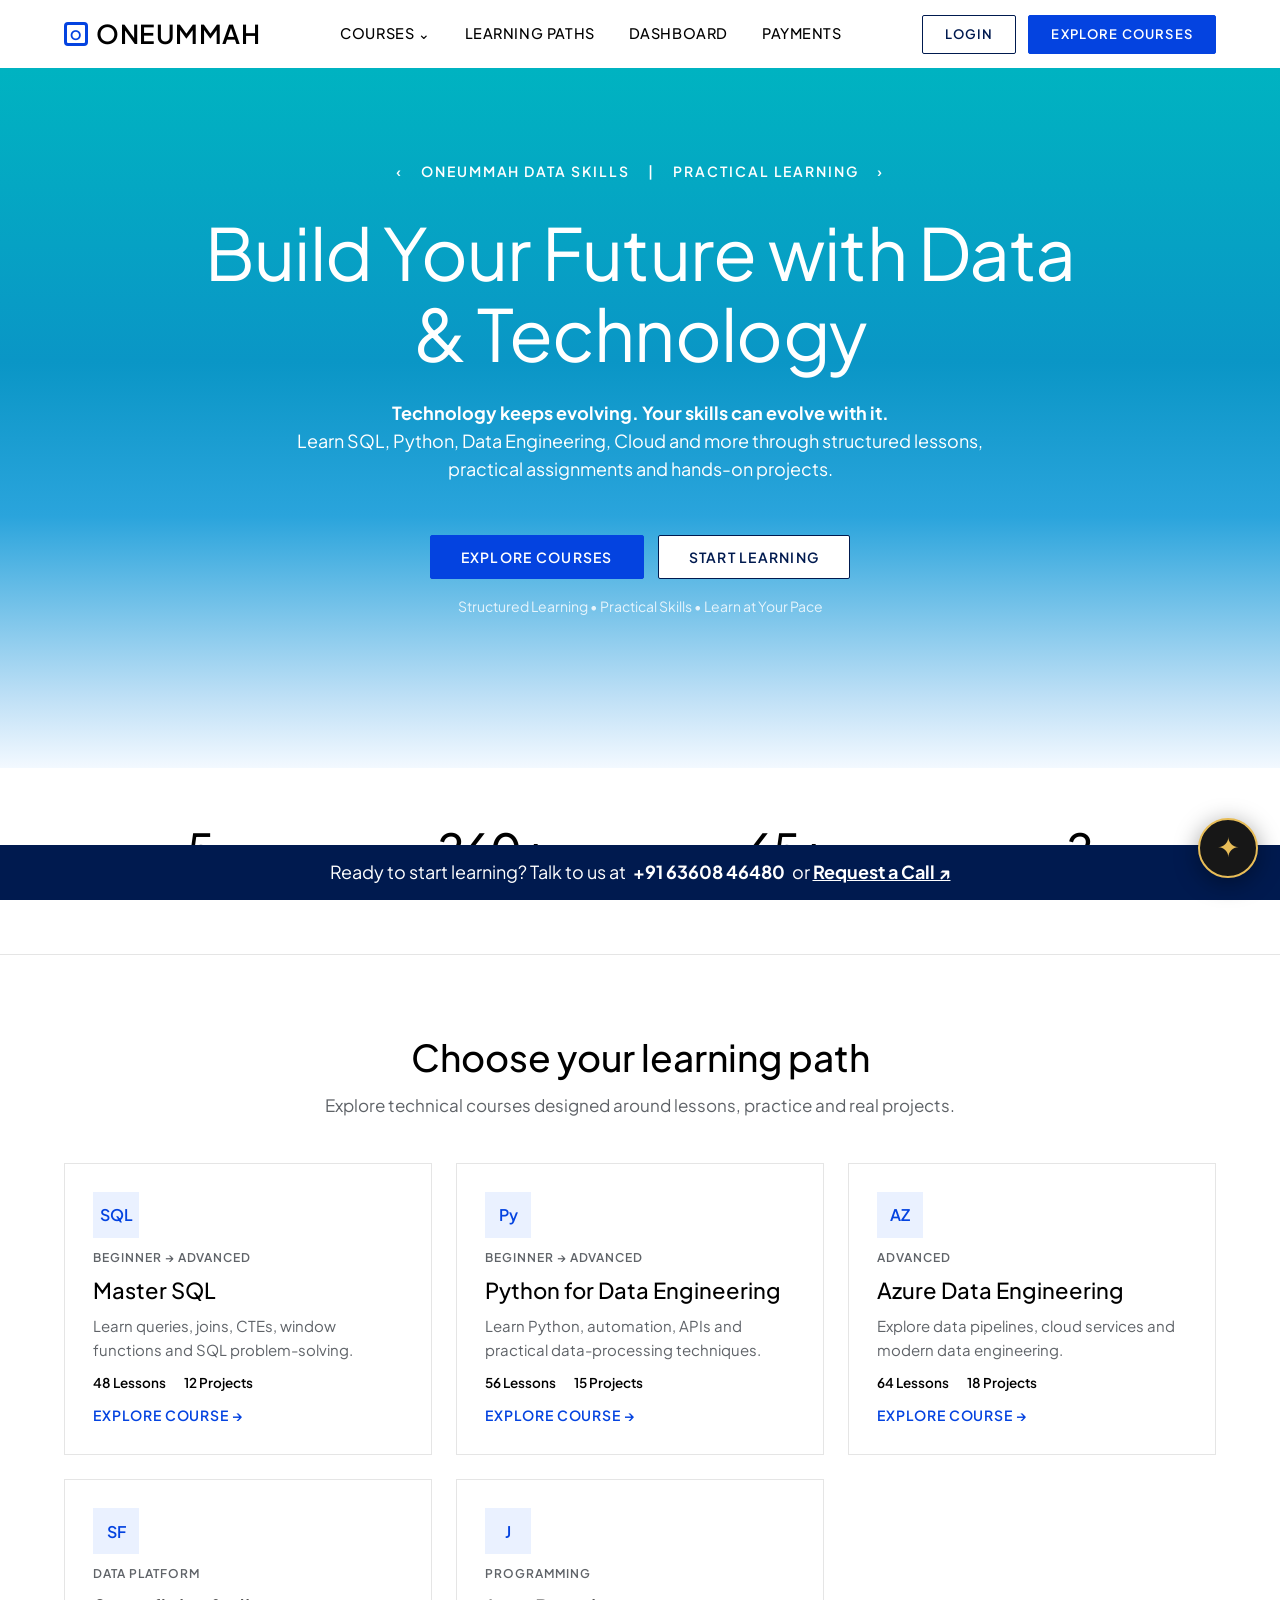
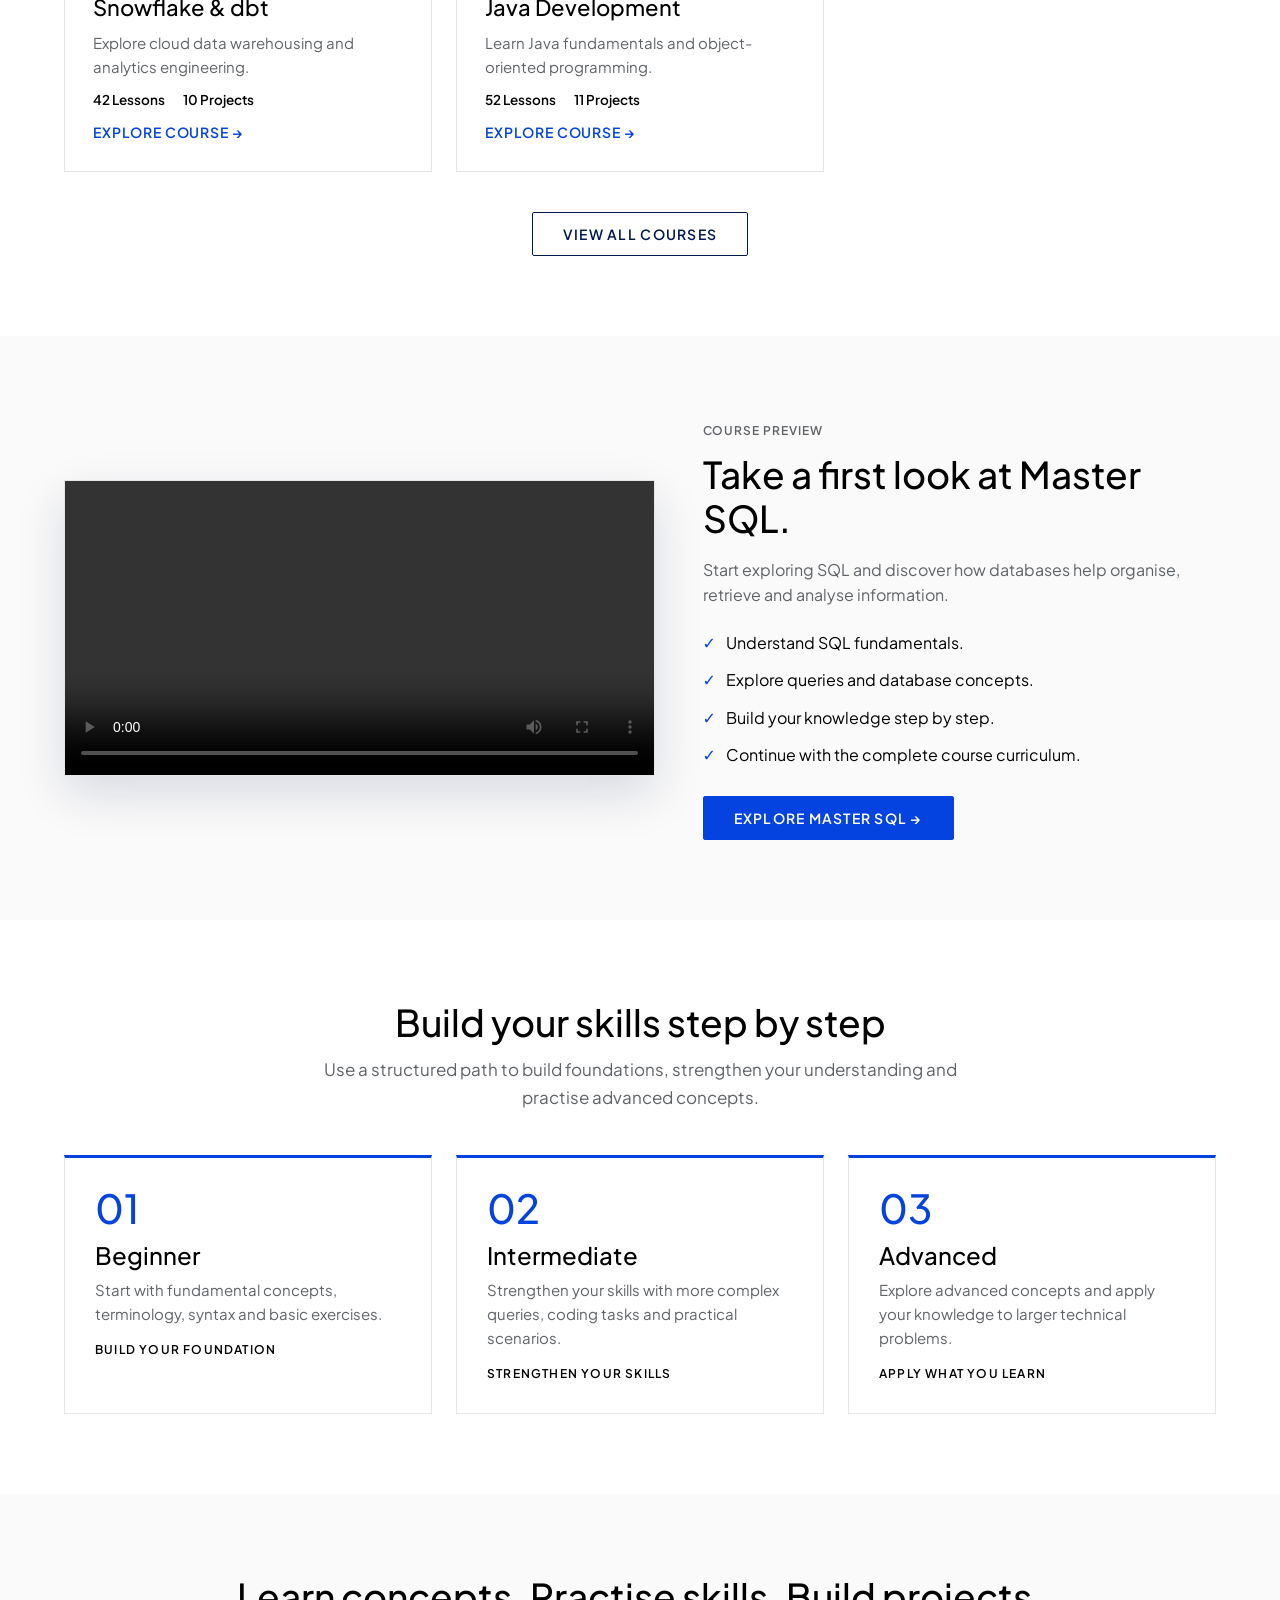
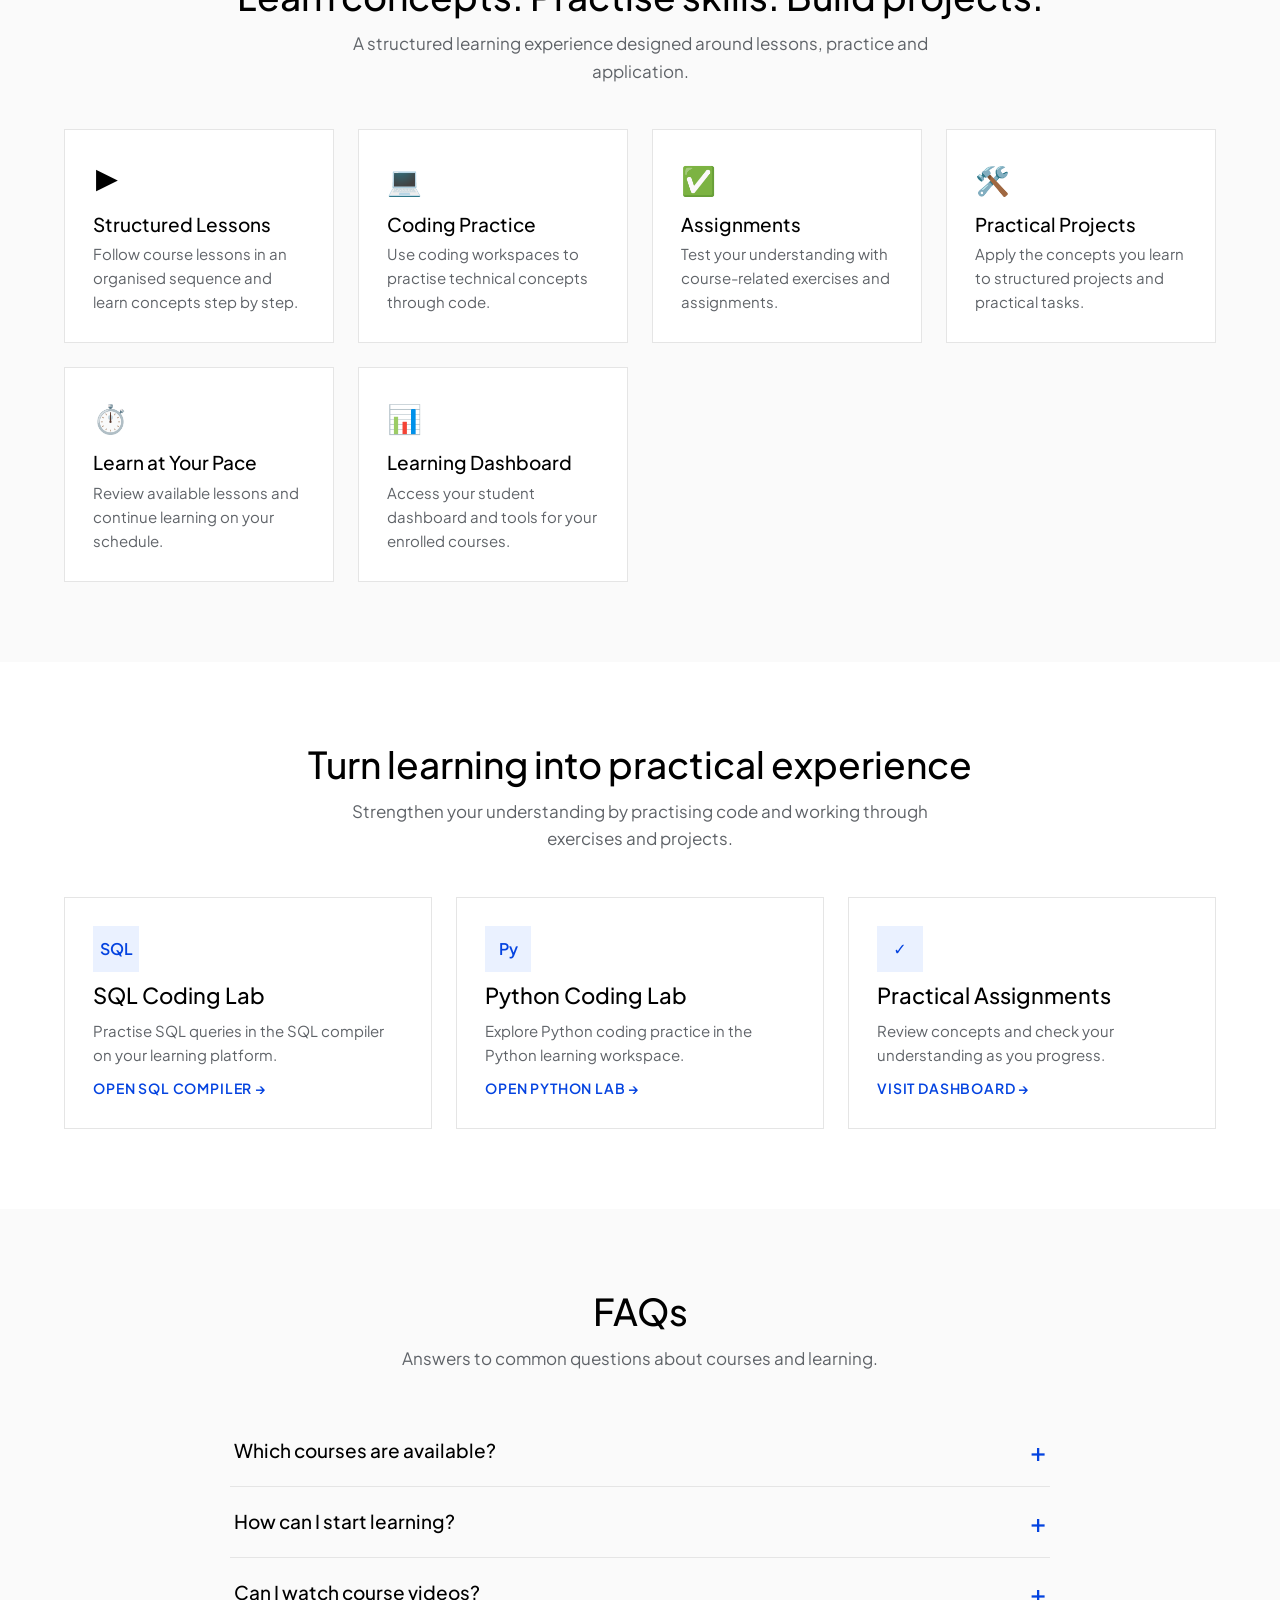
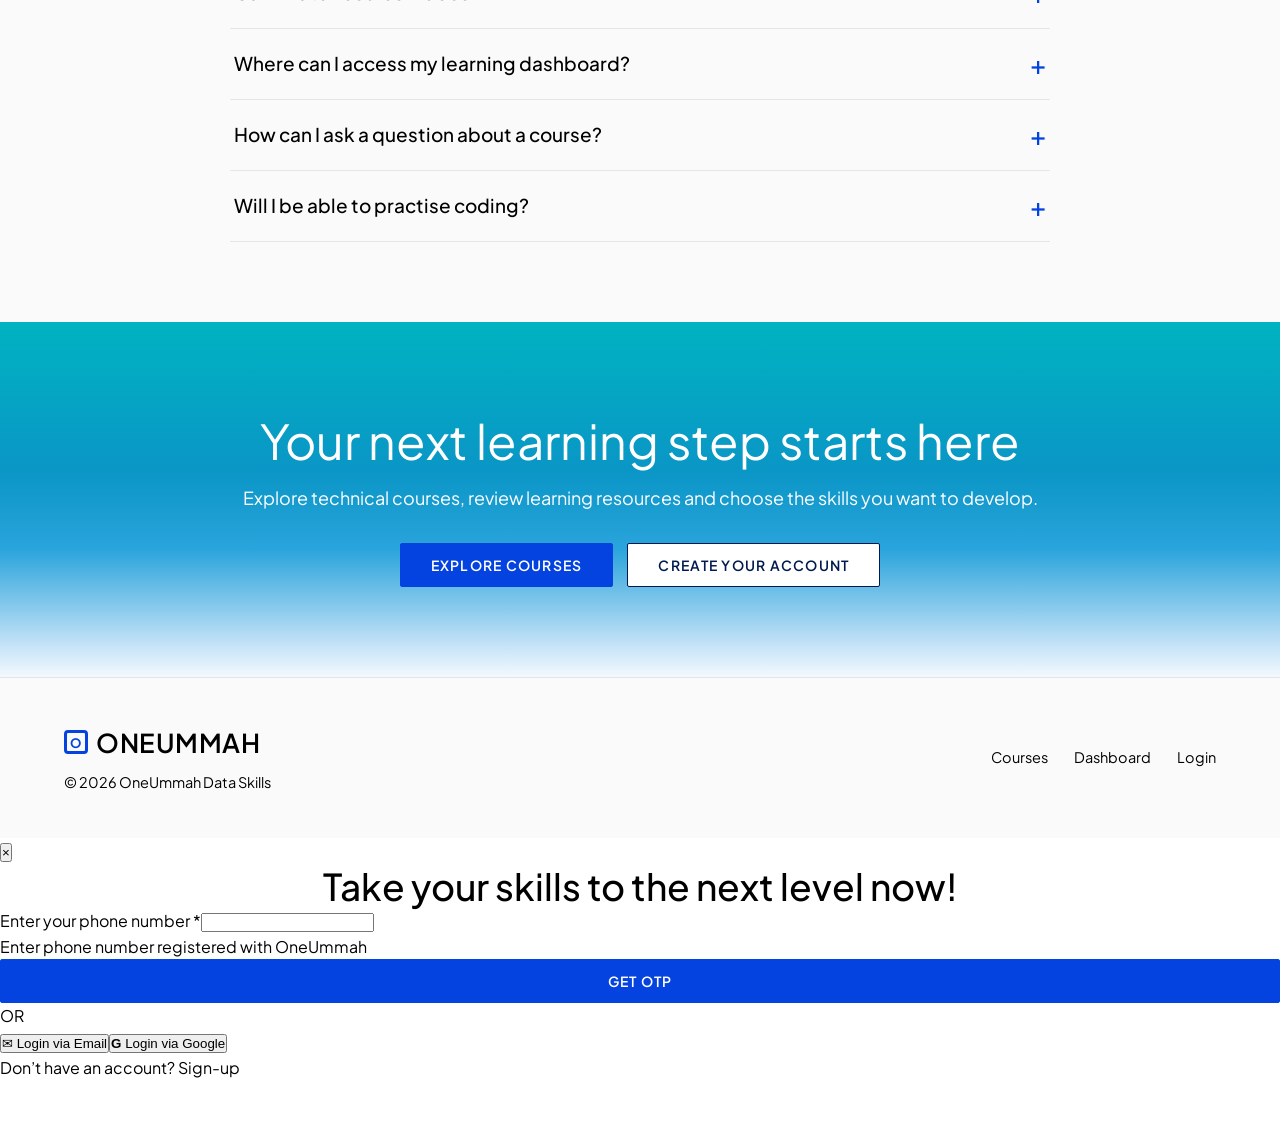
==== commit 98381015: "Remove styles and request call modal from index.html Removed inline CSS styles and modal for request" ====
--- a/index.html
+++ b/index.html
@@ -9,167 +9,7 @@
 <link rel="preconnect" href="https://fonts.gstatic.com" crossorigin>
 <link href="https://fonts.googleapis.com/css2?family=Plus+Jakarta+Sans:wght@400;500;600;700&display=swap" rel="stylesheet">
 <link href="https://api.fontshare.com/v2/css?f[]=clash-grotesk@400,500,600&display=swap" rel="stylesheet">
-<style>
-/* ===== Theme tokens (tweak these to match exactly using the eyedropper) ===== */
-:root{
-  --blue:#0443e0; --blue-dark:#0334b3; --navy:#001a4f; --ink:#000; --muted:#5f6368;
-  --line:#e5e5e5; --soft:#fafafa; --white:#fff;
-  --hero:linear-gradient(180deg,#00b3c1 0%,#0a96c6 42%,#2aa4dc 64%,#bfe0f6 90%,#f3f9ff 100%);
-  --font:'Plus Jakarta Sans',system-ui,sans-serif;
-  --display:'Clash Grotesk','Plus Jakarta Sans',system-ui,sans-serif;
-}
-*{box-sizing:border-box;margin:0;padding:0}
-html{scroll-behavior:smooth;scroll-padding-top:90px}
-body{font-family:var(--font);color:var(--ink);background:#fff;line-height:1.6;padding-bottom:54px;-webkit-font-smoothing:antialiased}
-a{color:inherit;text-decoration:none}
-.wrap{max-width:1200px;margin:0 auto;padding:0 24px}
-section{padding:80px 0}
-h1,h2,h3,.logo{font-family:var(--display)}
-h2{font-size:clamp(27px,3.2vw,37px);font-weight:500;text-align:center;line-height:1.2}
-h3{font-weight:500;line-height:1.25}
-.sub{text-align:center;color:var(--muted);max-width:640px;margin:12px auto 44px;font-size:17px}
-:focus-visible{outline:3px solid #7aa2ff;outline-offset:2px}
-
-/* Buttons: square, uppercase, spaced (Scaler style) */
-.btn{display:inline-block;padding:14px 30px;border:1px solid var(--blue);background:var(--blue);color:#fff;font:600 14px/1 var(--font);letter-spacing:.09em;text-transform:uppercase;cursor:pointer;border-radius:2px;transition:background .2s,color .2s}
-.btn:hover{background:var(--blue-dark);border-color:var(--blue-dark)}
-.btn.outline{background:#fff;color:var(--navy);border-color:var(--navy)}
-.btn.outline:hover{background:var(--navy);color:#fff}
-.btn.sm{padding:12px 22px;font-size:13px}
-
-/* Header */
-header{position:sticky;top:0;z-index:60;background:#fff}
-.nav{display:flex;align-items:center;justify-content:space-between;height:68px;gap:20px}
-.logo{display:flex;align-items:center;gap:8px;font-weight:600;font-size:26px;letter-spacing:.02em;color:#000;text-transform:uppercase}
-.logo i{font-style:normal;display:grid;place-items:center;width:24px;height:24px;border:3px solid var(--blue);color:var(--blue);font-size:13px;font-weight:700;border-radius:4px}
-.links{display:flex;gap:34px;font-size:14.5px;font-weight:500;letter-spacing:.04em;text-transform:uppercase}
-.links>a,.dd>button{background:none;border:0;font:inherit;letter-spacing:inherit;text-transform:inherit;cursor:pointer;color:#000;padding:8px 0}
-.links a:hover,.dd>button:hover{color:var(--blue)}
-.dd{position:relative}
-.dd-menu{display:none;position:absolute;top:100%;left:-16px;min-width:260px;background:#fff;border:1px solid var(--line);box-shadow:0 12px 30px rgba(0,0,0,.1);padding:8px 0;text-transform:none;letter-spacing:0}
-.dd.open .dd-menu{display:block}
-.dd-menu a{display:block;padding:10px 20px;font-size:15px}
-.dd-menu a:hover{background:var(--soft);color:var(--blue)}
-.nav-cta{display:flex;gap:12px;align-items:center}
-.burger{display:none;background:none;border:0;font-size:28px;cursor:pointer}
-
-/* Hero */
-.hero{background:var(--hero);text-align:center;padding:92px 0 150px;color:#fff}
-.eyebrow{font-size:14px;font-weight:600;letter-spacing:.14em;text-transform:uppercase;display:flex;gap:18px;justify-content:center;align-items:center;flex-wrap:wrap}
-.hero h1{font-weight:400;font-size:clamp(38px,5.6vw,72px);line-height:1.12;margin:30px auto 26px;max-width:900px;letter-spacing:-.01em}
-.hero p{font-size:18px;max-width:700px;margin:0 auto;line-height:1.55}
-.hero p b{font-weight:700;display:block}
-.hero .acts{display:flex;gap:14px;justify-content:center;flex-wrap:wrap;margin:52px 0 14px}
-.hero small{color:#e6f4fc;font-size:14px}
-
-/* Sticky bottom bar */
-.bar{position:fixed;left:0;right:0;bottom:0;z-index:70;background:var(--navy);color:#fff;text-align:center;padding:13px 16px;font-size:18px}
-.bar b{font-weight:700;margin:0 4px}
-.bar button{background:none;border:0;color:#fff;font:inherit;font-weight:700;text-decoration:underline;cursor:pointer}
-
-/* Stats */
-.stats{padding:56px 0;border-bottom:1px solid var(--line)}
-.stats .wrap{display:grid;grid-template-columns:repeat(4,1fr);gap:20px;text-align:center}
-.stats b{display:block;font:500 44px/1.1 var(--display);color:#000}
-.stats span{color:var(--muted);font-size:15px}
-
-/* Cards */
-.grid{display:grid;gap:24px}
-.courses{grid-template-columns:repeat(auto-fit,minmax(300px,1fr))}
-.card{background:#fff;border:1px solid var(--line);padding:28px;display:flex;flex-direction:column;gap:10px;transition:border-color .2s,box-shadow .2s}
-.card:hover{border-color:var(--blue);box-shadow:0 12px 30px rgba(4,67,224,.1)}
-.badge{display:grid;place-items:center;width:46px;height:46px;background:#eaf1ff;color:var(--blue);font:600 16px var(--display)}
-.tag{font-size:12px;font-weight:600;letter-spacing:.08em;text-transform:uppercase;color:var(--muted)}
-.card h3{font-size:22px}
-.card p{color:var(--muted);font-size:15px;flex:1}
-.meta{display:flex;gap:18px;font-size:13.5px;font-weight:600}
-.more{color:var(--blue);font-weight:600;font-size:14px;letter-spacing:.06em;text-transform:uppercase}
-.alt{background:var(--soft)}
-.center{text-align:center;margin-top:40px}
-
-/* Path */
-.timeline{display:grid;grid-template-columns:repeat(3,1fr);gap:24px}
-.step{background:#fff;border:1px solid var(--line);padding:30px;border-top:3px solid var(--blue)}
-.step .n{font:500 40px var(--display);color:var(--blue);line-height:1}
-.step h3{font-size:24px;margin:12px 0 8px}
-.step p{color:var(--muted);font-size:15px}
-.step em{display:block;margin-top:14px;font-style:normal;font-weight:600;font-size:12px;letter-spacing:.1em;text-transform:uppercase}
-
-/* Features */
-.features{grid-template-columns:repeat(auto-fit,minmax(270px,1fr))}
-.feat{padding:28px;border:1px solid var(--line);background:#fff}
-.feat .ic{font-size:28px;margin-bottom:10px}
-.feat h3{font-size:19px;margin-bottom:6px}
-.feat p{color:var(--muted);font-size:15px}
-.split{display:grid;grid-template-columns:repeat(3,1fr);gap:24px}
-
-/* Course preview (video) */
-.preview{display:grid;grid-template-columns:1.15fr 1fr;gap:48px;align-items:center}
-.vframe{background:#000;border:1px solid var(--line);box-shadow:0 18px 45px rgba(0,26,79,.14)}
-.vframe video{display:block;width:100%;max-height:420px;background:#000}
-.pcopy h2{text-align:left;margin:10px 0 16px}
-.pcopy p{color:var(--muted)}
-.plist{list-style:none;margin:22px 0 28px}
-.plist li{margin:12px 0}
-.plist li::before{content:"✓";color:var(--blue);font-weight:800;margin-right:10px}
-/* Auth chip + toast (used by script.js) */
-.nav-guest,.nav-user{display:flex;gap:12px;align-items:center}
-.user-pill{display:flex;align-items:center;gap:8px;font-weight:600;font-size:14px}
-.user-pill .av{display:grid;place-items:center;width:32px;height:32px;border-radius:50%;background:var(--blue);color:#fff;font-weight:700}
-.m-only{display:none}
-.toast{position:fixed;left:50%;bottom:84px;transform:translate(-50%,20px);background:var(--navy);color:#fff;padding:12px 22px;opacity:0;pointer-events:none;transition:.3s;z-index:120}
-.toast.show{opacity:1;transform:translate(-50%,0)}
-
-/* FAQ */
-.faq{max-width:820px;margin:0 auto}
-details{border-bottom:1px solid var(--line)}
-summary{cursor:pointer;padding:22px 4px;font:500 19px var(--display);list-style:none;display:flex;justify-content:space-between;gap:12px}
-summary::-webkit-details-marker{display:none}
-summary::after{content:"+";font-size:26px;line-height:1;color:var(--blue);transition:transform .2s}
-details[open] summary::after{transform:rotate(45deg)}
-details p{padding:0 4px 22px;color:var(--muted)}
-
-/* CTA */
-.cta{background:var(--hero);text-align:center;color:#fff;padding:90px 0}
-.cta h2{color:#fff;font-weight:400;font-size:clamp(30px,4vw,48px)}
-.cta p{margin:14px 0 30px;font-size:18px}
-.cta .row{display:flex;gap:14px;justify-content:center;flex-wrap:wrap}
-
-/* Footer */
-footer{background:var(--soft);padding:44px 0;font-size:14.5px;border-top:1px solid var(--line)}
-.foot{display:flex;justify-content:space-between;gap:20px;flex-wrap:wrap;align-items:center}
-.foot nav{display:flex;gap:26px}
-.foot nav a:hover{text-decoration:underline}
-
-/* Modal */
-.modal{position:fixed;inset:0;z-index:90;background:rgba(0,10,40,.6);display:none;place-items:center;padding:20px}
-.modal.open{display:grid}
-.mbox{background:#fff;width:100%;max-width:440px;padding:32px;position:relative}
-.mbox h3{font-size:24px}
-.mbox small{color:var(--muted)}
-.x{position:absolute;top:10px;right:14px;background:none;border:0;font-size:28px;cursor:pointer}
-.field{margin-top:16px}
-.field label{display:block;font-size:13px;font-weight:600;margin-bottom:5px}
-.field input,.field select{width:100%;padding:12px;border:1px solid #c9ced8;font:inherit;background:#fff;border-radius:2px}
-.field input:focus,.field select:focus{border-color:var(--blue);outline:none;box-shadow:0 0 0 3px rgba(4,67,224,.15)}
-.mbox .btn{width:100%;margin-top:22px}
-.err{font-size:13px;color:#c0262d;margin-top:10px;min-height:18px}
-
-@media(max-width:960px){
-  .timeline,.split,.preview{grid-template-columns:1fr}
-  .m-only{display:block}
-  .stats .wrap{grid-template-columns:repeat(2,1fr)}
-  .burger{display:block}
-  .links{display:none;position:absolute;top:68px;left:0;right:0;background:#fff;flex-direction:column;gap:0;border-bottom:1px solid var(--line);padding:6px 0}
-  .links.open{display:flex}
-  .links>a,.dd>button{padding:14px 24px;width:100%;text-align:left}
-  .dd-menu{position:static;box-shadow:none;border:0;background:var(--soft)}
-  .nav-cta .hide-m{display:none}
-  .hero{padding:60px 0 100px}
-  .bar{font-size:14px}
-}
-@media(prefers-reduced-motion:reduce){html{scroll-behavior:auto}*{transition:none!important}}
-</style>
+<link rel="stylesheet" href="scaler-theme.css?v=4">
 </head>
 <body>
 
@@ -337,48 +177,10 @@
   </div>
 </footer>
 
-<div class="bar">Ready to start learning? Talk to us at <b>+91 63608 46480</b> or <button type="button" data-open>Request a Call ↗</button></div>
-
-<div class="modal" id="modal" role="dialog" aria-modal="true" aria-labelledby="mt">
-  <form class="mbox" id="lead" novalidate>
-    <button class="x" type="button" id="close" aria-label="Close">×</button>
-    <h3 id="mt">Request a Call</h3>
-    <small>Tell us what you want to learn. We'll reply on WhatsApp.</small>
-    <div class="field"><label for="n">Full name *</label><input id="n" autocomplete="name"></div>
-    <div class="field"><label for="p">Phone number *</label><input id="p" type="tel" autocomplete="tel" placeholder="+91"></div>
-    <div class="field"><label for="c">Course *</label>
-      <select id="c"><option value="">Select a course</option><option>Master SQL</option><option>Python for Data Engineering</option><option>Azure Data Engineering</option><option>Snowflake &amp; dbt</option><option>Java Development</option></select></div>
-    <p class="err" id="err" role="alert"></p>
-    <button class="btn" type="submit">Submit</button>
-  </form>
-</div>
-
 <div id="toast" class="toast"></div>
 
-<script>
-(function(){
-const WA="916360846480", wa=t=>"https://wa.me/"+WA+"?text="+encodeURIComponent(t), $=id=>document.getElementById(id);
-// Mobile menu + Courses dropdown
-const b=$("burger"),l=$("links"),dd=$("dd");
-b.onclick=()=>b.setAttribute("aria-expanded",l.classList.toggle("open"));
-dd.querySelector("button").onclick=e=>{e.stopPropagation();const o=dd.classList.toggle("open");e.currentTarget.setAttribute("aria-expanded",o)};
-document.addEventListener("click",e=>{if(!dd.contains(e.target))dd.classList.remove("open")});
-// Request a Call modal
-const m=$("modal"),open=()=>{m.classList.add("open");$("n").focus()},close=()=>m.classList.remove("open");
-document.querySelectorAll("[data-open]").forEach(x=>x.onclick=open);
-$("close").onclick=close; m.onclick=e=>{if(e.target===m)close()};
-document.addEventListener("keydown",e=>{if(e.key==="Escape"){close();dd.classList.remove("open")}});
-$("lead").onsubmit=e=>{
-  e.preventDefault();
-  const n=$("n").value.trim(),p=$("p").value.trim(),c=$("c").value;
-  if(!n||!/^[+\d][\d\s-]{7,}$/.test(p)||!c){$("err").textContent="Enter your name, a valid phone number and select a course.";return}
-  $("err").textContent="";
-  window.open(wa("Hi, I'm "+n+" ("+p+"). I want to know about "+c+" at OneUmmah Data Skills."),"_blank");
-  close();
-};
-})();
-</script>
 <script src="script.js"></script>
-<script src="chatbot.js"></script>
+<script src="scaler-common.js?v=4"></script>
+<script src="chatbot.js?v=4"></script>
 </body>
 </html>
--- a/scaler-theme.css
+++ b/scaler-theme.css
@@ -0,0 +1,224 @@
+/* OneUmmah Data Skills: shared Scaler-style theme (all pages) */
+/* ===== Theme tokens (tweak these to match exactly using the eyedropper) ===== */
+:root{
+  --blue:#0443e0; --blue-dark:#0334b3; --navy:#001a4f; --ink:#000; --muted:#5f6368;
+  --line:#e5e5e5; --soft:#fafafa; --white:#fff;
+  --hero:linear-gradient(180deg,#00b3c1 0%,#0a96c6 42%,#2aa4dc 64%,#bfe0f6 90%,#f3f9ff 100%);
+  --font:'Plus Jakarta Sans',system-ui,sans-serif;
+  --display:'Clash Grotesk','Plus Jakarta Sans',system-ui,sans-serif;
+}
+*{box-sizing:border-box;margin:0;padding:0}
+html{scroll-behavior:smooth;scroll-padding-top:90px}
+body{font-family:var(--font);color:var(--ink);background:#fff;line-height:1.6;padding-bottom:54px;-webkit-font-smoothing:antialiased}
+a{color:inherit;text-decoration:none}
+.wrap{max-width:1200px;margin:0 auto;padding:0 24px}
+section{padding:80px 0}
+h1,h2,h3,.logo{font-family:var(--display)}
+h2{font-size:clamp(27px,3.2vw,37px);font-weight:500;text-align:center;line-height:1.2}
+h3{font-weight:500;line-height:1.25}
+.sub{text-align:center;color:var(--muted);max-width:640px;margin:12px auto 44px;font-size:17px}
+:focus-visible{outline:3px solid #7aa2ff;outline-offset:2px}
+
+/* Buttons: square, uppercase, spaced (Scaler style) */
+.btn{display:inline-block;padding:14px 30px;border:1px solid var(--blue);background:var(--blue);color:#fff;font:600 14px/1 var(--font);letter-spacing:.09em;text-transform:uppercase;cursor:pointer;border-radius:2px;transition:background .2s,color .2s}
+.btn:hover{background:var(--blue-dark);border-color:var(--blue-dark)}
+.btn.outline{background:#fff;color:var(--navy);border-color:var(--navy)}
+.btn.outline:hover{background:var(--navy);color:#fff}
+.btn.sm{padding:12px 22px;font-size:13px}
+
+/* Header */
+header{position:sticky;top:0;z-index:60;background:#fff}
+.nav{display:flex;align-items:center;justify-content:space-between;height:68px;gap:20px}
+.logo{display:flex;align-items:center;gap:8px;font-weight:600;font-size:26px;letter-spacing:.02em;color:#000;text-transform:uppercase}
+.logo i{font-style:normal;display:grid;place-items:center;width:24px;height:24px;border:3px solid var(--blue);color:var(--blue);font-size:13px;font-weight:700;border-radius:4px}
+.links{display:flex;gap:34px;font-size:14.5px;font-weight:500;letter-spacing:.04em;text-transform:uppercase}
+.links>a,.dd>button{background:none;border:0;font:inherit;letter-spacing:inherit;text-transform:inherit;cursor:pointer;color:#000;padding:8px 0}
+.links a:hover,.dd>button:hover{color:var(--blue)}
+.dd{position:relative}
+.dd-menu{display:none;position:absolute;top:100%;left:-16px;min-width:260px;background:#fff;border:1px solid var(--line);box-shadow:0 12px 30px rgba(0,0,0,.1);padding:8px 0;text-transform:none;letter-spacing:0}
+.dd.open .dd-menu{display:block}
+.dd-menu a{display:block;padding:10px 20px;font-size:15px}
+.dd-menu a:hover{background:var(--soft);color:var(--blue)}
+.nav-cta{display:flex;gap:12px;align-items:center}
+.burger{display:none;background:none;border:0;font-size:28px;cursor:pointer}
+
+/* Hero */
+.hero{background:var(--hero);text-align:center;padding:92px 0 150px;color:#fff}
+.eyebrow{font-size:14px;font-weight:600;letter-spacing:.14em;text-transform:uppercase;display:flex;gap:18px;justify-content:center;align-items:center;flex-wrap:wrap}
+.hero h1{font-weight:400;font-size:clamp(38px,5.6vw,72px);line-height:1.12;margin:30px auto 26px;max-width:900px;letter-spacing:-.01em}
+.hero p{font-size:18px;max-width:700px;margin:0 auto;line-height:1.55}
+.hero p b{font-weight:700;display:block}
+.hero .acts{display:flex;gap:14px;justify-content:center;flex-wrap:wrap;margin:52px 0 14px}
+.hero small{color:#e6f4fc;font-size:14px}
+
+/* Sticky bottom bar */
+.bar{position:fixed;left:0;right:0;bottom:0;z-index:70;background:var(--navy);color:#fff;text-align:center;padding:13px 16px;font-size:18px}
+.bar b{font-weight:700;margin:0 4px}
+.bar button{background:none;border:0;color:#fff;font:inherit;font-weight:700;text-decoration:underline;cursor:pointer}
+
+/* Stats */
+.stats{padding:56px 0;border-bottom:1px solid var(--line)}
+.stats .wrap{display:grid;grid-template-columns:repeat(4,1fr);gap:20px;text-align:center}
+.stats b{display:block;font:500 44px/1.1 var(--display);color:#000}
+.stats span{color:var(--muted);font-size:15px}
+
+/* Cards */
+.grid{display:grid;gap:24px}
+.courses{grid-template-columns:repeat(auto-fit,minmax(300px,1fr))}
+.card{background:#fff;border:1px solid var(--line);padding:28px;display:flex;flex-direction:column;gap:10px;transition:border-color .2s,box-shadow .2s}
+.card:hover{border-color:var(--blue);box-shadow:0 12px 30px rgba(4,67,224,.1)}
+.badge{display:grid;place-items:center;width:46px;height:46px;background:#eaf1ff;color:var(--blue);font:600 16px var(--display)}
+.tag{font-size:12px;font-weight:600;letter-spacing:.08em;text-transform:uppercase;color:var(--muted)}
+.card h3{font-size:22px}
+.card p{color:var(--muted);font-size:15px;flex:1}
+.meta{display:flex;gap:18px;font-size:13.5px;font-weight:600}
+.more{color:var(--blue);font-weight:600;font-size:14px;letter-spacing:.06em;text-transform:uppercase}
+.alt{background:var(--soft)}
+.center{text-align:center;margin-top:40px}
+
+/* Path */
+.timeline{display:grid;grid-template-columns:repeat(3,1fr);gap:24px}
+.step{background:#fff;border:1px solid var(--line);padding:30px;border-top:3px solid var(--blue)}
+.step .n{font:500 40px var(--display);color:var(--blue);line-height:1}
+.step h3{font-size:24px;margin:12px 0 8px}
+.step p{color:var(--muted);font-size:15px}
+.step em{display:block;margin-top:14px;font-style:normal;font-weight:600;font-size:12px;letter-spacing:.1em;text-transform:uppercase}
+
+/* Features */
+.features{grid-template-columns:repeat(auto-fit,minmax(270px,1fr))}
+.feat{padding:28px;border:1px solid var(--line);background:#fff}
+.feat .ic{font-size:28px;margin-bottom:10px}
+.feat h3{font-size:19px;margin-bottom:6px}
+.feat p{color:var(--muted);font-size:15px}
+.split{display:grid;grid-template-columns:repeat(3,1fr);gap:24px}
+
+/* Course preview (video) */
+.preview{display:grid;grid-template-columns:1.15fr 1fr;gap:48px;align-items:center}
+.vframe{background:#000;border:1px solid var(--line);box-shadow:0 18px 45px rgba(0,26,79,.14)}
+.vframe video{display:block;width:100%;max-height:420px;background:#000}
+.pcopy h2{text-align:left;margin:10px 0 16px}
+.pcopy p{color:var(--muted)}
+.plist{list-style:none;margin:22px 0 28px}
+.plist li{margin:12px 0}
+.plist li::before{content:"✓";color:var(--blue);font-weight:800;margin-right:10px}
+/* Auth chip + toast (used by script.js) */
+.nav-guest,.nav-user{display:flex;gap:12px;align-items:center}
+.user-pill{display:flex;align-items:center;gap:8px;font-weight:600;font-size:14px}
+.user-pill .av{display:grid;place-items:center;width:32px;height:32px;border-radius:50%;background:var(--blue);color:#fff;font-weight:700}
+.m-only{display:none}
+.toast{position:fixed;left:50%;bottom:84px;transform:translate(-50%,20px);background:var(--navy);color:#fff;padding:12px 22px;opacity:0;pointer-events:none;transition:.3s;z-index:120}
+.toast.show{opacity:1;transform:translate(-50%,0)}
+
+/* FAQ */
+.faq{max-width:820px;margin:0 auto}
+details{border-bottom:1px solid var(--line)}
+summary{cursor:pointer;padding:22px 4px;font:500 19px var(--display);list-style:none;display:flex;justify-content:space-between;gap:12px}
+summary::-webkit-details-marker{display:none}
+summary::after{content:"+";font-size:26px;line-height:1;color:var(--blue);transition:transform .2s}
+details[open] summary::after{transform:rotate(45deg)}
+details p{padding:0 4px 22px;color:var(--muted)}
+
+/* CTA */
+.cta{background:var(--hero);text-align:center;color:#fff;padding:90px 0}
+.cta h2{color:#fff;font-weight:400;font-size:clamp(30px,4vw,48px)}
+.cta p{margin:14px 0 30px;font-size:18px}
+.cta .row{display:flex;gap:14px;justify-content:center;flex-wrap:wrap}
+
+/* Footer */
+footer{background:var(--soft);padding:44px 0;font-size:14.5px;border-top:1px solid var(--line)}
+.foot{display:flex;justify-content:space-between;gap:20px;flex-wrap:wrap;align-items:center}
+.foot nav{display:flex;gap:26px}
+.foot nav a:hover{text-decoration:underline}
+
+/* Modal */
+.modal{position:fixed;inset:0;z-index:90;background:rgba(0,10,40,.6);display:none;place-items:center;padding:20px}
+.modal.open{display:grid}
+.mbox{background:#fff;width:100%;max-width:440px;padding:32px;position:relative}
+.mbox h3{font-size:24px}
+.mbox small{color:var(--muted)}
+.x{position:absolute;top:10px;right:14px;background:none;border:0;font-size:28px;cursor:pointer}
+.field{margin-top:16px}
+.field label{display:block;font-size:13px;font-weight:600;margin-bottom:5px}
+.field input,.field select{width:100%;padding:12px;border:1px solid #c9ced8;font:inherit;background:#fff;border-radius:2px}
+.field input:focus,.field select:focus{border-color:var(--blue);outline:none;box-shadow:0 0 0 3px rgba(4,67,224,.15)}
+.mbox .btn{width:100%;margin-top:22px}
+.err{font-size:13px;color:#c0262d;margin-top:10px;min-height:18px}
+
+@media(max-width:960px){
+  .timeline,.split,.preview{grid-template-columns:1fr}
+  .m-only{display:block}
+  .stats .wrap{grid-template-columns:repeat(2,1fr)}
+  .burger{display:block}
+  .links{display:none;position:absolute;top:68px;left:0;right:0;background:#fff;flex-direction:column;gap:0;border-bottom:1px solid var(--line);padding:6px 0}
+  .links.open{display:flex}
+  .links>a,.dd>button{padding:14px 24px;width:100%;text-align:left}
+  .dd-menu{position:static;box-shadow:none;border:0;background:var(--soft)}
+  .nav-cta .hide-m{display:none}
+  .hero{padding:60px 0 100px}
+  .bar{font-size:14px}
+}
+@media(prefers-reduced-motion:reduce){html{scroll-behavior:auto}*{transition:none!important}}
+
+/* ===================== Shared additions for inner pages ===================== */
+:root{--hero-deep:linear-gradient(180deg,#00b3c1 0%,#0a96c6 50%,#1a78d0 100%)}
+.links a[aria-current],.links .dd>button[aria-current]{color:var(--blue)}
+.btn.full{width:100%;text-align:center}
+
+/* Inner page hero */
+.page-hero{background:var(--hero-deep);color:#fff;text-align:center;padding:68px 0 88px}
+.page-hero h1{font-weight:400;font-size:clamp(32px,4.6vw,56px);line-height:1.12;margin:22px auto 12px;max-width:820px}
+.page-hero p{font-size:18px;max-width:640px;margin:0 auto}
+
+/* Courses page */
+.card.featured{border-color:var(--blue);box-shadow:0 12px 30px rgba(4,67,224,.1)}
+.card .acts{display:flex;flex-direction:column;gap:10px;margin-top:8px}
+.card .acts .btn{width:100%;text-align:center}
+.btn.course-btn-alt.enrolled,.btn.course-btn-alt.enrolled:hover{background:#e9f9ef;border-color:#9fdcb5;color:#1c7a45}
+.detail{display:grid;grid-template-columns:1fr .95fr;gap:56px;align-items:center}
+.detail h2{text-align:left;margin:12px 0 14px}
+.detail>div>p{color:var(--muted)}
+.checks{list-style:none;margin:24px 0 0;display:grid;gap:14px}
+.checks li::before{content:"✓";color:var(--blue);font-weight:800;margin-right:12px}
+.lpanel{background:#fff;border:1px solid var(--line);box-shadow:0 18px 45px rgba(0,26,79,.1)}
+.lhead{display:flex;justify-content:space-between;gap:12px;padding:20px 22px;border-bottom:1px solid var(--line);font:500 17px var(--display)}
+.lhead b{font:600 12px var(--font);letter-spacing:.08em;text-transform:uppercase;color:var(--blue);white-space:nowrap;align-self:center}
+.lrow{display:flex;align-items:center;gap:12px;padding:17px 22px;border-bottom:1px solid #f0f0f0;color:#333;font-size:15px}
+.lrow:last-child{border-bottom:0}
+.lrow span{color:var(--blue);font-weight:800;width:18px}
+.lrow small{margin-left:auto;color:var(--muted);font-size:13px}
+.lrow.on{background:#eaf1ff;font-weight:600;color:var(--navy)}
+
+/* Login / Register */
+.auth{background:var(--hero-deep);min-height:calc(100vh - 68px);padding:64px 0 100px;display:flex;align-items:center}
+.auth-grid{display:grid;grid-template-columns:1fr 450px;gap:72px;align-items:center}
+.auth-intro{color:#fff}
+.auth-intro .eyebrow{justify-content:flex-start}
+.auth-intro h1{font-weight:400;font-size:clamp(34px,4.8vw,58px);line-height:1.1;margin:24px 0 18px}
+.auth-intro p{font-size:18px;max-width:500px}
+.points{list-style:none;margin:30px 0 0;display:grid;gap:14px;font-weight:600}
+.points li::before{content:"✓";display:inline-grid;place-items:center;width:26px;height:26px;border-radius:50%;background:#fff;color:var(--blue);font-size:13px;margin-right:12px}
+.auth-card{background:#fff;color:#000;padding:38px;border:1px solid var(--line);box-shadow:0 24px 60px rgba(0,26,79,.28)}
+.auth-card h2{text-align:left;font-size:30px;margin-bottom:6px}
+.auth-card .subtitle{color:var(--muted);font-size:15px;margin-bottom:8px}
+.auth-card label{display:block;font-size:13px;font-weight:600;margin:18px 0 6px}
+.auth-card input{width:100%;height:46px;padding:0 14px;border:1px solid #c9ced8;border-radius:2px;font:inherit;background:#fff}
+.auth-card input:focus{border-color:var(--blue);outline:none;box-shadow:0 0 0 3px rgba(4,67,224,.15)}
+.password{position:relative}
+.password input{padding-right:70px}
+.password .show{position:absolute;right:12px;top:50%;transform:translateY(-50%);background:none;border:0;color:var(--blue);font:700 13px var(--font);cursor:pointer}
+.message{display:none;margin-top:16px;padding:12px 14px;border:1px solid #f4c7c3;background:#fdeceb;color:#b42318;font-size:14px;line-height:1.5}
+.auth-card .submit{margin-top:24px}
+.auth-card .submit:disabled{opacity:.65;cursor:wait}
+.bottom{text-align:center;margin-top:22px;font-size:14px;color:var(--muted);line-height:1.9}
+.bottom a{color:var(--blue);font-weight:700}
+
+@media(max-width:960px){
+  .detail,.auth-grid{grid-template-columns:1fr;gap:34px}
+  .auth{padding:44px 0 80px;min-height:0}
+  .auth-intro{text-align:center}
+  .auth-intro .eyebrow{justify-content:center}
+  .auth-intro p{margin:0 auto}
+  .points{display:inline-grid;text-align:left}
+  .auth-card{max-width:480px;width:100%;margin:0 auto}
+}
+@media(max-width:520px){.auth-card{padding:28px 22px}.page-hero{padding:48px 0 64px}}
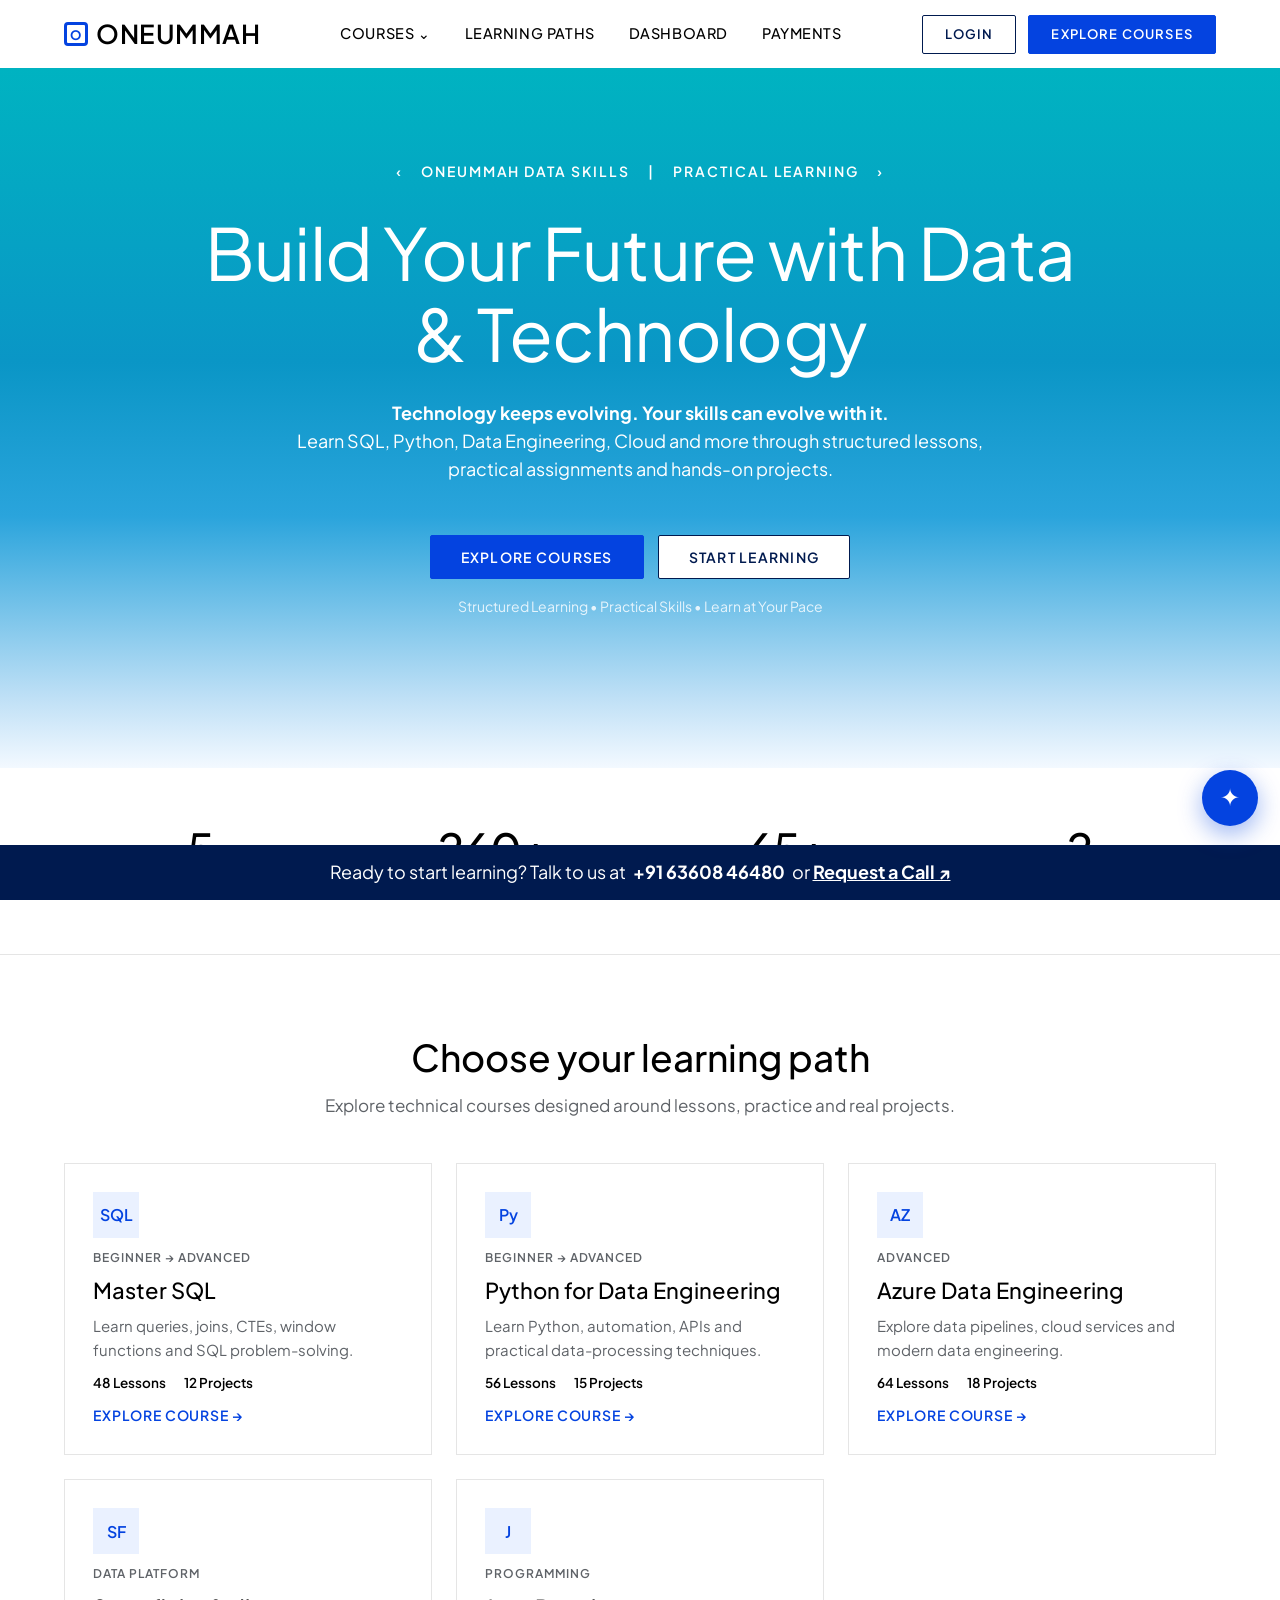
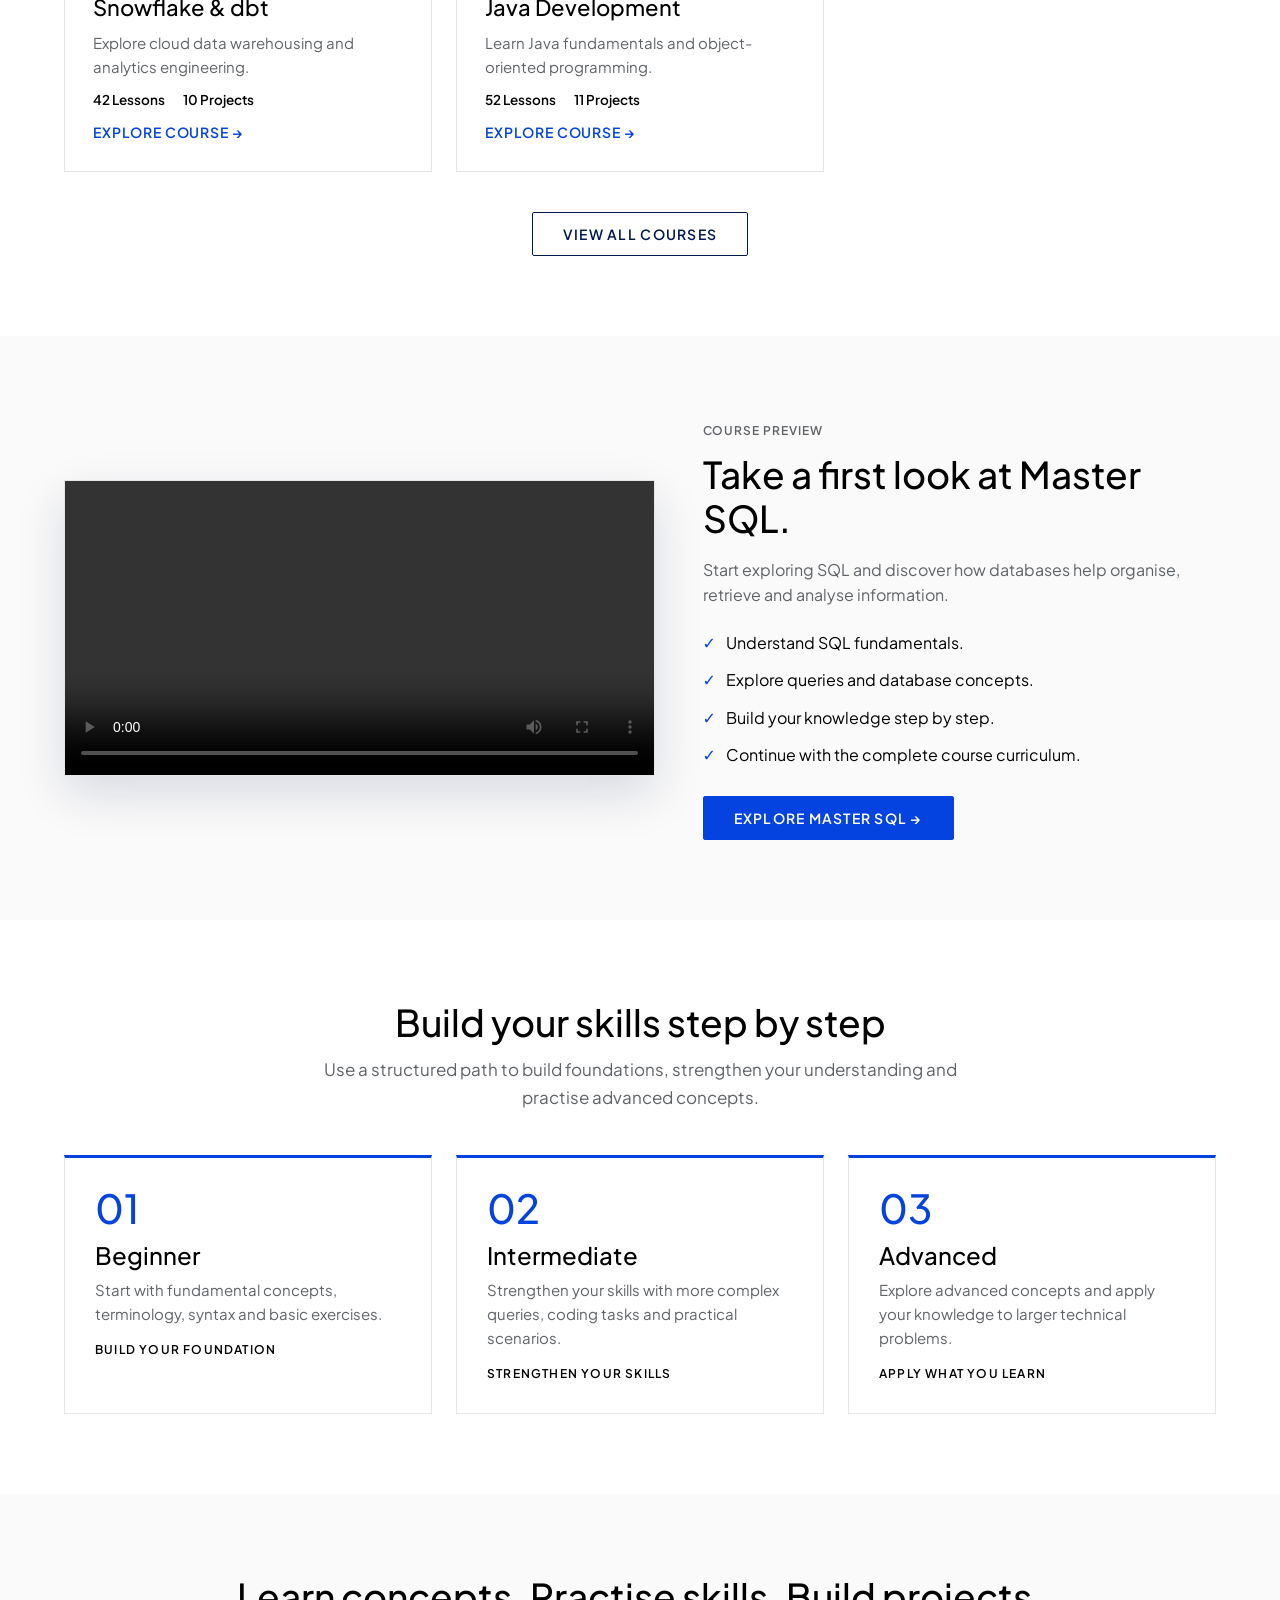
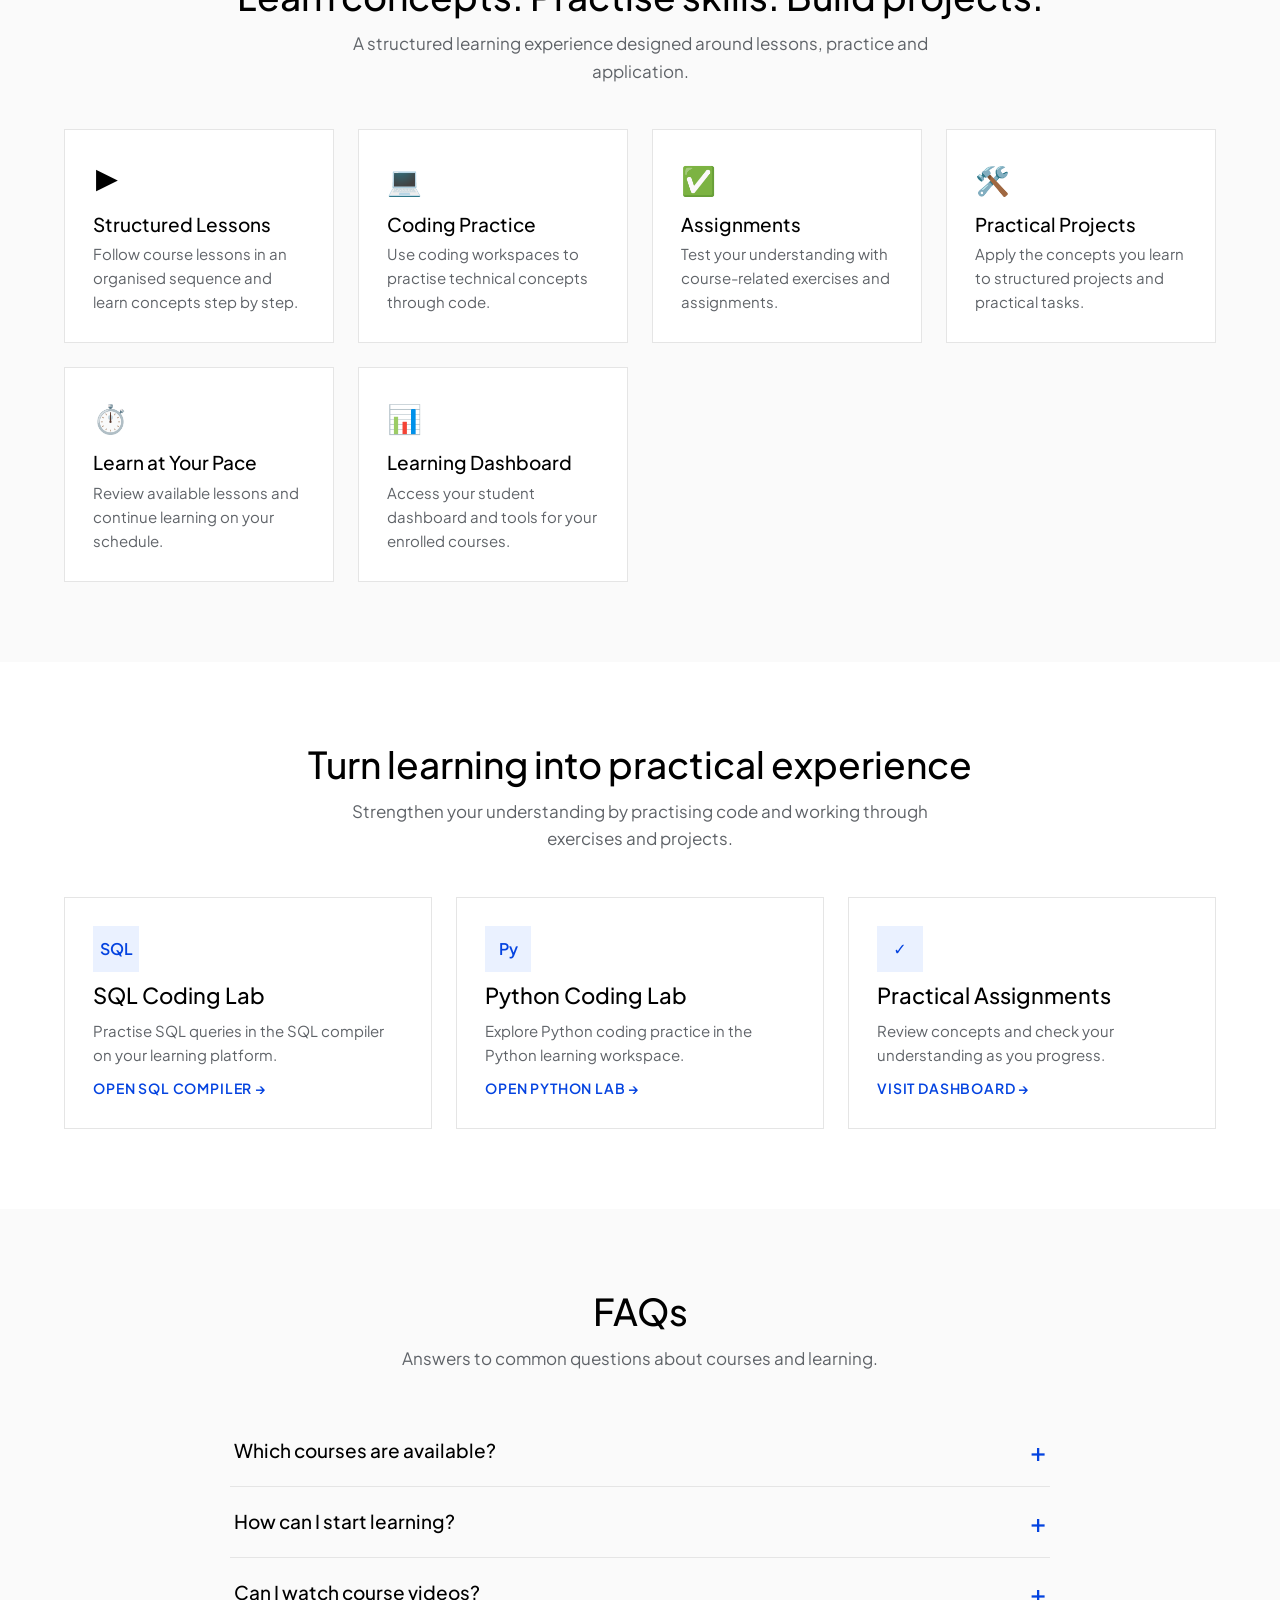
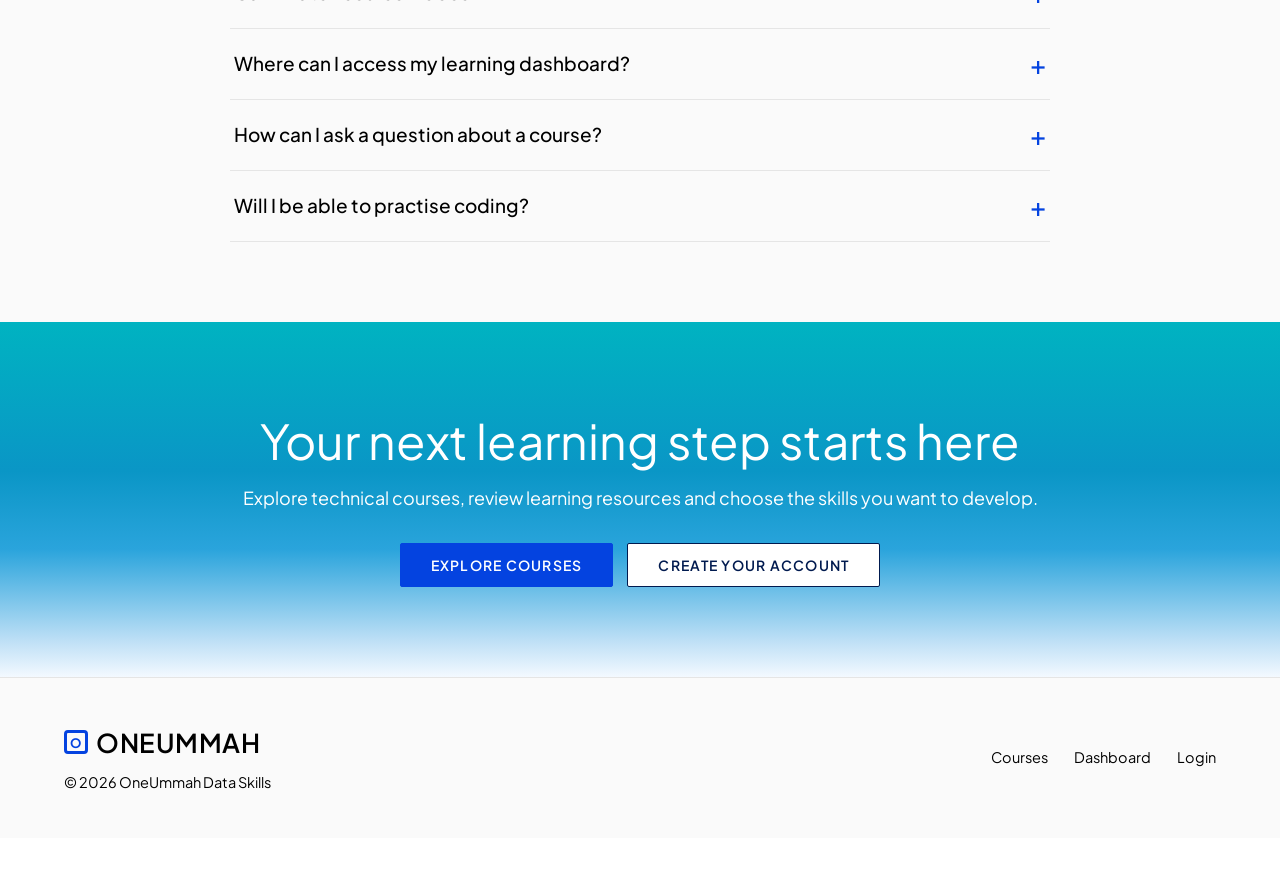
==== commit f521f075: "Update link to Learning Paths page" ====
--- a/index.html
+++ b/index.html
@@ -27,7 +27,7 @@
           <a href="courses.html#java">Java Development</a>
         </div>
       </div>
-      <a href="courses.html">Learning Paths</a>
+      <a href="learning-paths.html">Learning Paths</a>
       <a href="dashboard.html">Dashboard</a>
       <a href="payments.html">Payments</a>
       <a class="m-only" href="login.html">Login</a>
--- a/scaler-theme.css
+++ b/scaler-theme.css
@@ -222,3 +222,98 @@
   .auth-card{max-width:480px;width:100%;margin:0 auto}
 }
 @media(max-width:520px){.auth-card{padding:28px 22px}.page-hero{padding:48px 0 64px}}
+
+/* ===================== Login drawer (Scaler-style side panel) ===================== */
+.dr{position:fixed;inset:0;z-index:100;visibility:hidden;transition:visibility 0s .3s}
+.dr.open{visibility:visible;transition-delay:0s}
+.dr-bg{position:absolute;inset:0;background:rgba(0,16,50,.35);-webkit-backdrop-filter:blur(7px);backdrop-filter:blur(7px);opacity:0;transition:opacity .3s}
+.dr.open .dr-bg{opacity:1}
+.dr-panel{position:absolute;top:0;right:0;bottom:0;width:min(432px,100%);background:#fff;padding:54px 18px 30px;overflow-y:auto;border-left:1px solid #000;box-shadow:-12px 0 40px rgba(0,0,0,.18);transform:translateX(100%);transition:transform .3s ease}
+.dr.open .dr-panel{transform:none}
+.dr-x{position:absolute;top:12px;right:16px;background:none;border:0;font-size:30px;line-height:1;cursor:pointer;color:#000}
+.dr-panel h2{font:700 21px/1.3 var(--font);text-align:left;color:#000}
+.dr-view[hidden]{display:none}
+.dr-phone{display:flex;align-items:stretch;margin-top:32px}
+.dr-cc{display:flex;align-items:center;justify-content:center;flex:0 0 62px;height:38px;border:1px solid #cfcfcf;border-right:0;background:#fff}
+.flag-in{display:inline-block;position:relative;width:24px;height:16px;background:linear-gradient(#ff9933 0 33.3%,#fff 0 66.6%,#138808 0);border:1px solid #e1e1e1}
+.flag-in::after{content:"";position:absolute;left:50%;top:50%;width:6px;height:6px;margin:-3px 0 0 -3px;border:1px solid #000080;border-radius:50%}
+.chev{width:6px;height:6px;margin:-3px 0 0 9px;border-right:1.5px solid #333;border-bottom:1.5px solid #333;transform:rotate(45deg)}
+.dr-field{position:relative;margin-top:30px}
+.dr-pf{flex:1;margin-top:0}
+.dr-field label{position:absolute;top:-9px;left:12px;background:#fff;padding:0 5px;font-size:12px;color:#444;z-index:1}
+.dr-field input{width:100%;height:38px;padding:0 70px 0 12px;border:1px solid #cfcfcf;border-radius:0;font:inherit;font-size:15px;background:#fff}
+.dr-pf input{padding-right:12px}
+.dr-field input:focus{border-color:var(--blue);outline:none}
+.dr-field .show{position:absolute;right:10px;top:50%;transform:translateY(-50%);background:none;border:0;color:var(--blue);font:700 13px var(--font);cursor:pointer}
+.dr-help{margin-top:14px;font-size:15px;color:#222}
+.dr-panel .message{margin-top:12px;font-size:13px;padding:10px 12px}
+.dr-panel .btn.full.dr-main{display:block;height:38px;padding:0;line-height:38px;margin-top:28px;font-size:14px;font-weight:700;letter-spacing:.12em}
+.dr-panel .btn.full:disabled{opacity:.65;cursor:wait}
+.dr-or{display:flex;align-items:center;gap:16px;margin:24px 0 14px;color:#444;font-size:14px;letter-spacing:.08em}
+.dr-or::before,.dr-or::after{content:"";flex:1;height:1px;background:var(--line)}
+.dr-alt{display:flex;align-items:center;justify-content:center;width:100%;height:36px;margin-top:8px;border:1px solid #000;background:#fff;color:#000;font:500 15px var(--font);cursor:pointer;transition:background .2s}
+.dr-alt:first-of-type{margin-top:0}
+.dr-alt:hover{background:var(--soft)}
+.dr-alt .ic{margin-right:8px;font-size:15px}
+.dr-foot{text-align:center;margin-top:26px;font-size:15px;color:#222}
+.dr-foot a{color:var(--blue);font-weight:700}
+
+/* ===================== Drawer extras + Payments page ===================== */
+.message.info{background:#eef4ff;border-color:#c9d8ff;color:#0334b3}
+button.dr-alt{font-family:var(--font)}
+.dr-alt .g{color:#4285f4;font-weight:800;margin-right:10px;font-size:17px}
+.pay-grid{display:grid;grid-template-columns:1fr 430px;gap:44px;align-items:start}
+.pay-info h2{text-align:left;margin:12px 0 10px}
+.pay-info p{color:var(--muted)}
+.steps-list{list-style:none;counter-reset:s;margin-top:28px;display:grid;gap:18px}
+.steps-list li{counter-increment:s;display:flex;gap:14px;align-items:flex-start}
+.steps-list li::before{content:counter(s);flex:0 0 30px;height:30px;display:grid;place-items:center;background:var(--blue);color:#fff;font-weight:700;border-radius:50%}
+.pay-card{background:#fff;border:1px solid var(--line);padding:32px;box-shadow:0 18px 45px rgba(0,26,79,.1)}
+.pay-card h3{font-size:22px;margin-bottom:12px}
+.sum{display:flex;justify-content:space-between;gap:12px;padding:14px 0;border-bottom:1px solid var(--line)}
+.sum.total{border-bottom:0;font-weight:600}
+.sum.total b{font:500 30px var(--display)}
+.pay-card .btn.full{margin-top:18px;padding:16px}
+.pay-card .or{margin:22px 0 4px;text-align:center;color:var(--muted);font-size:13px;letter-spacing:.06em;text-transform:uppercase}
+.pay-card .field input{height:48px;padding:0 14px}
+.pay-note{font-size:13px;color:var(--muted);margin-top:10px}
+.done-card{max-width:560px;margin:0 auto;text-align:center}
+.done-card .badge{margin:0 auto 14px}
+.pick{grid-template-columns:repeat(auto-fit,minmax(280px,1fr))}
+@media(max-width:960px){.pay-grid{grid-template-columns:1fr}}
+
+/* ===================== Payments picker ===================== */
+.price-big{font:500 36px/1.1 var(--display);margin:6px 0 4px;color:#000}
+.price-big.small{font-size:18px;color:var(--muted)}
+.pick .card .btn{align-self:flex-start}
+.btn.outline.full{background:#fff}
+
+/* ===================== Coding labs (SQL + Python) ===================== */
+.lab{margin-top:-44px;padding-bottom:70px;position:relative}
+.lab-top{margin-bottom:16px}
+.workspace{display:grid;grid-template-columns:1.1fr .9fr;gap:22px}
+.lp{background:#fff;border:1px solid var(--line);min-width:0;box-shadow:0 12px 30px rgba(0,26,79,.08)}
+.lp-head{display:flex;justify-content:space-between;align-items:center;gap:10px;padding:16px 18px;border-bottom:1px solid var(--line)}
+.lp-head h2{font:500 18px var(--display);text-align:left;margin:0}
+.lab-tag{font:600 11px var(--font);letter-spacing:.08em;text-transform:uppercase;color:var(--blue);background:#eaf1ff;padding:6px 10px}
+.editor{display:block;width:100%;min-height:340px;resize:vertical;background:#0b1730;color:#e6edf7;border:0;padding:20px;font:14px/1.8 Consolas,"Courier New",monospace;outline:none}
+.editor::placeholder{color:#7c8aa5}
+.editor:focus{box-shadow:inset 0 0 0 2px var(--blue)}
+.lab-actions{display:flex;gap:10px;flex-wrap:wrap;padding:14px 16px;border-top:1px solid var(--line)}
+.lab-actions .btn:disabled{opacity:.6;cursor:wait}
+.lab-status{padding:13px 18px;color:var(--muted);font-size:14px;border-bottom:1px solid var(--line)}
+.lab-ok{color:#166534;font-weight:600}
+.lab-output{padding:18px;min-height:340px;overflow:auto}
+.lab-output table{width:100%;border-collapse:collapse;font-size:14px}
+.lab-output th,.lab-output td{padding:10px 12px;text-align:left;border:1px solid var(--line);white-space:nowrap}
+.lab-output th{background:#eaf1ff;color:var(--navy);font-weight:600}
+.lab-output tr:nth-child(even) td{background:var(--soft)}
+.lab-result-title{font:500 15px var(--display);color:var(--blue);margin:14px 0 8px}
+.lab-result-title:first-child{margin-top:0}
+.out-msg{padding:15px;background:var(--soft);border:1px solid var(--line);line-height:1.7;white-space:pre-wrap;overflow-wrap:anywhere;font-size:14px}
+.out-msg.error{background:#fdeceb;border-color:#f4c7c3;color:#b42318}
+.out-msg.success{background:#effaf4;border-color:#bfe5cf;color:#166534}
+.lab-tip{margin-top:22px;padding:18px 22px;border:1px solid var(--line);background:#fff;color:var(--muted);font-size:14px;line-height:1.9}
+.lab-tip strong{color:#000}
+@media(max-width:960px){.workspace{grid-template-columns:1fr}.lab{margin-top:-34px}}
+@media(max-width:560px){.editor,.lab-output{min-height:260px}}
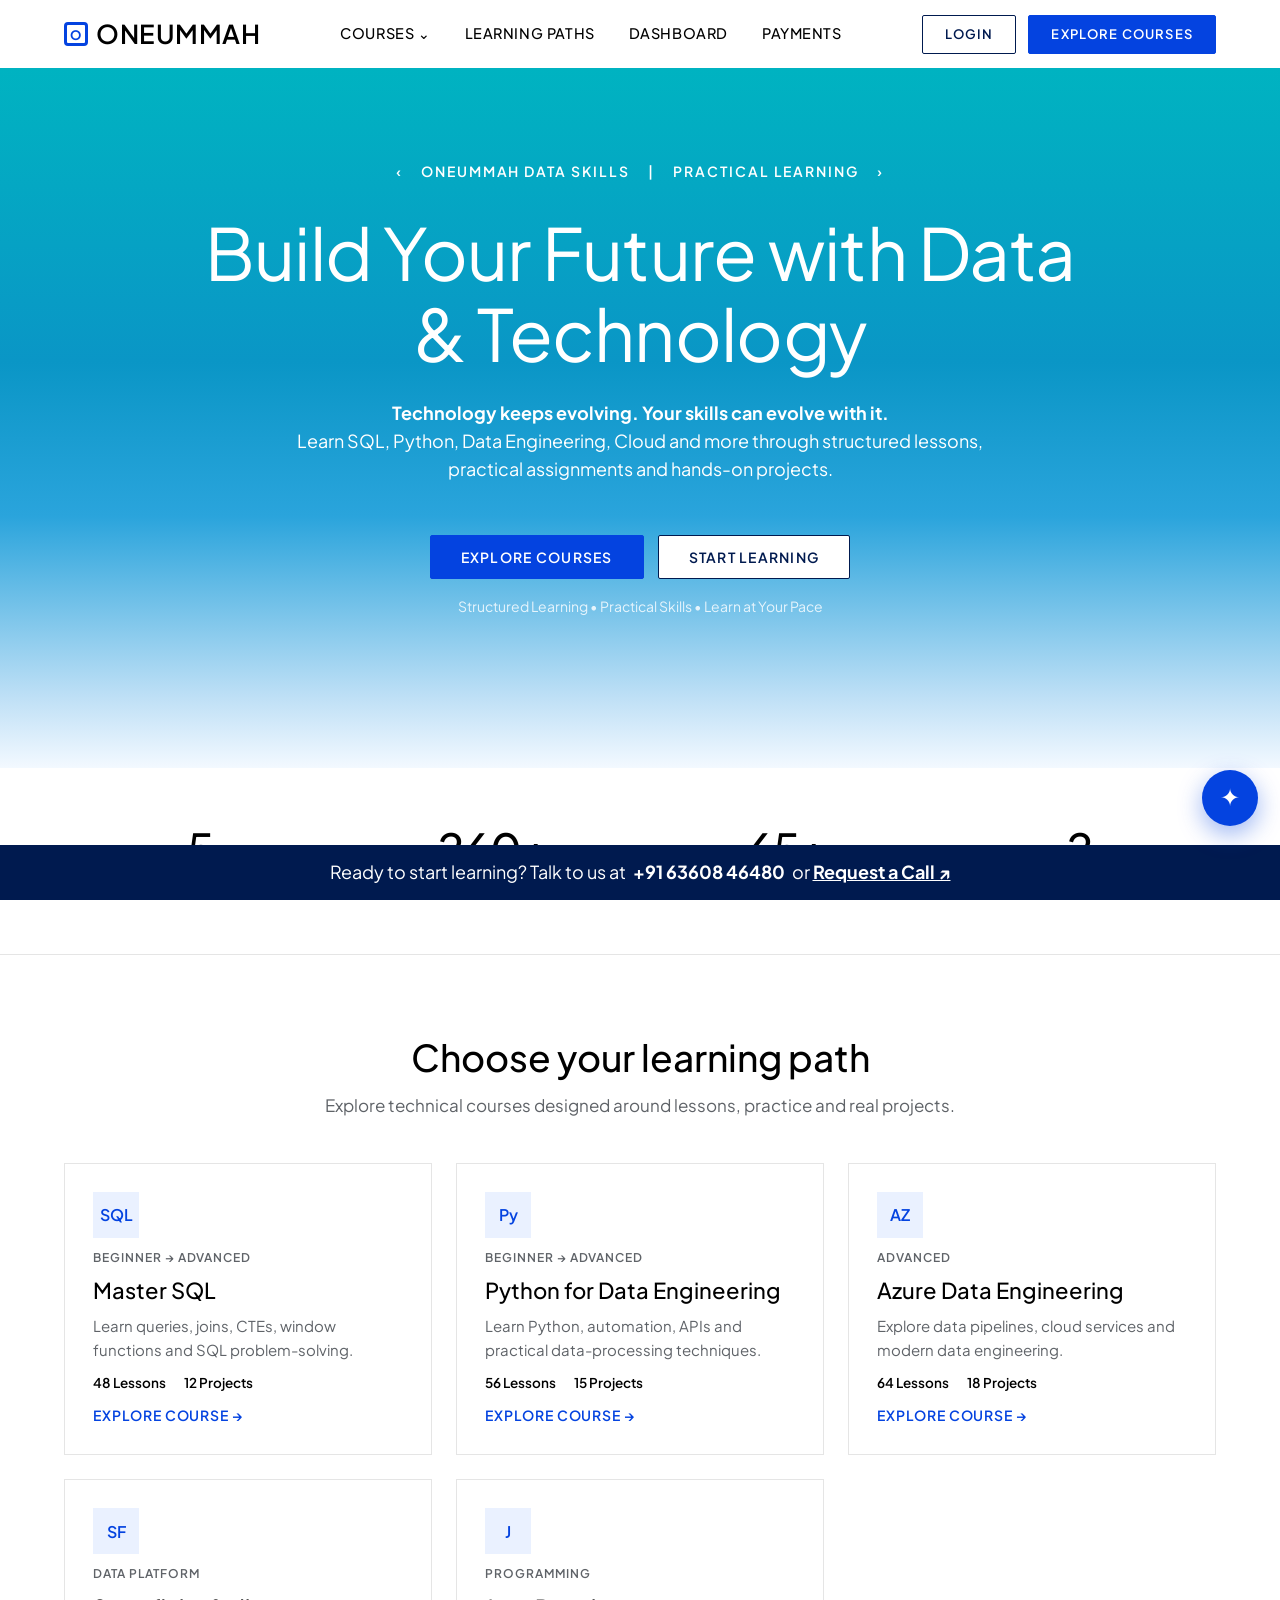
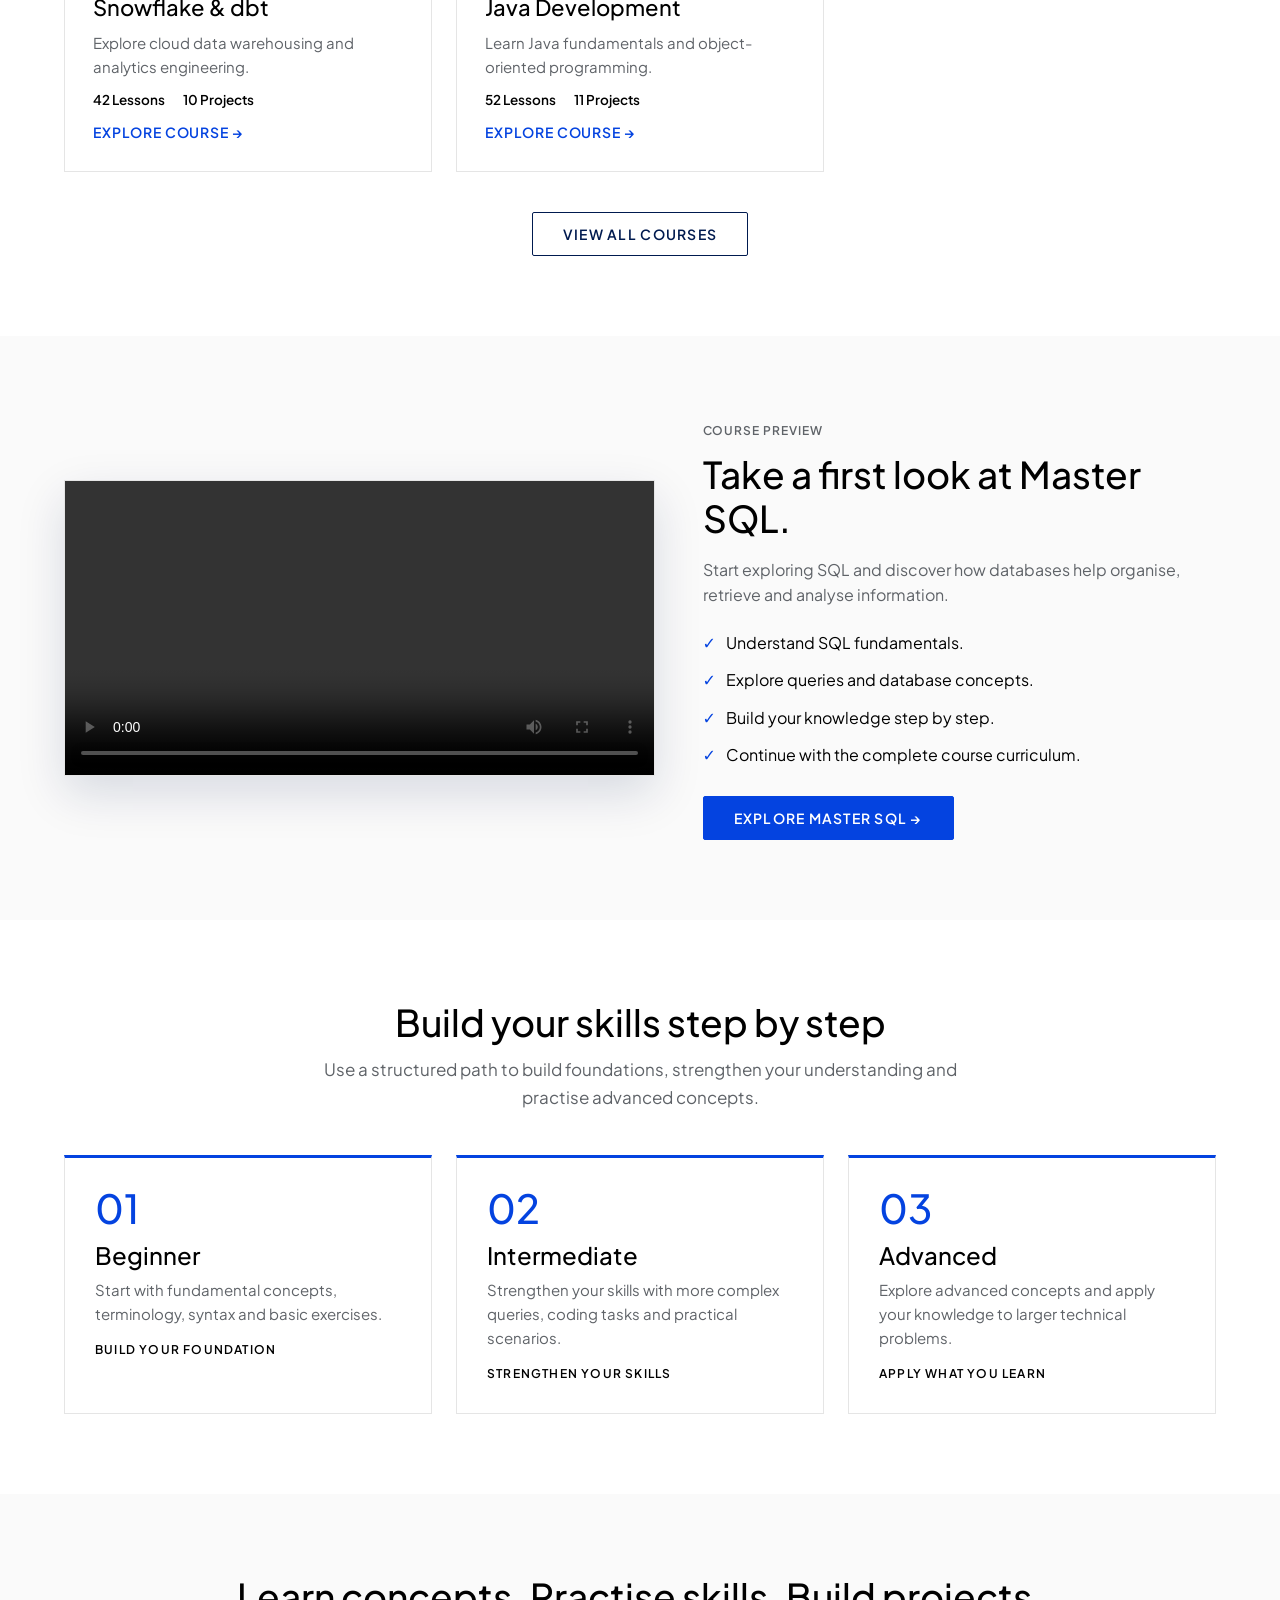
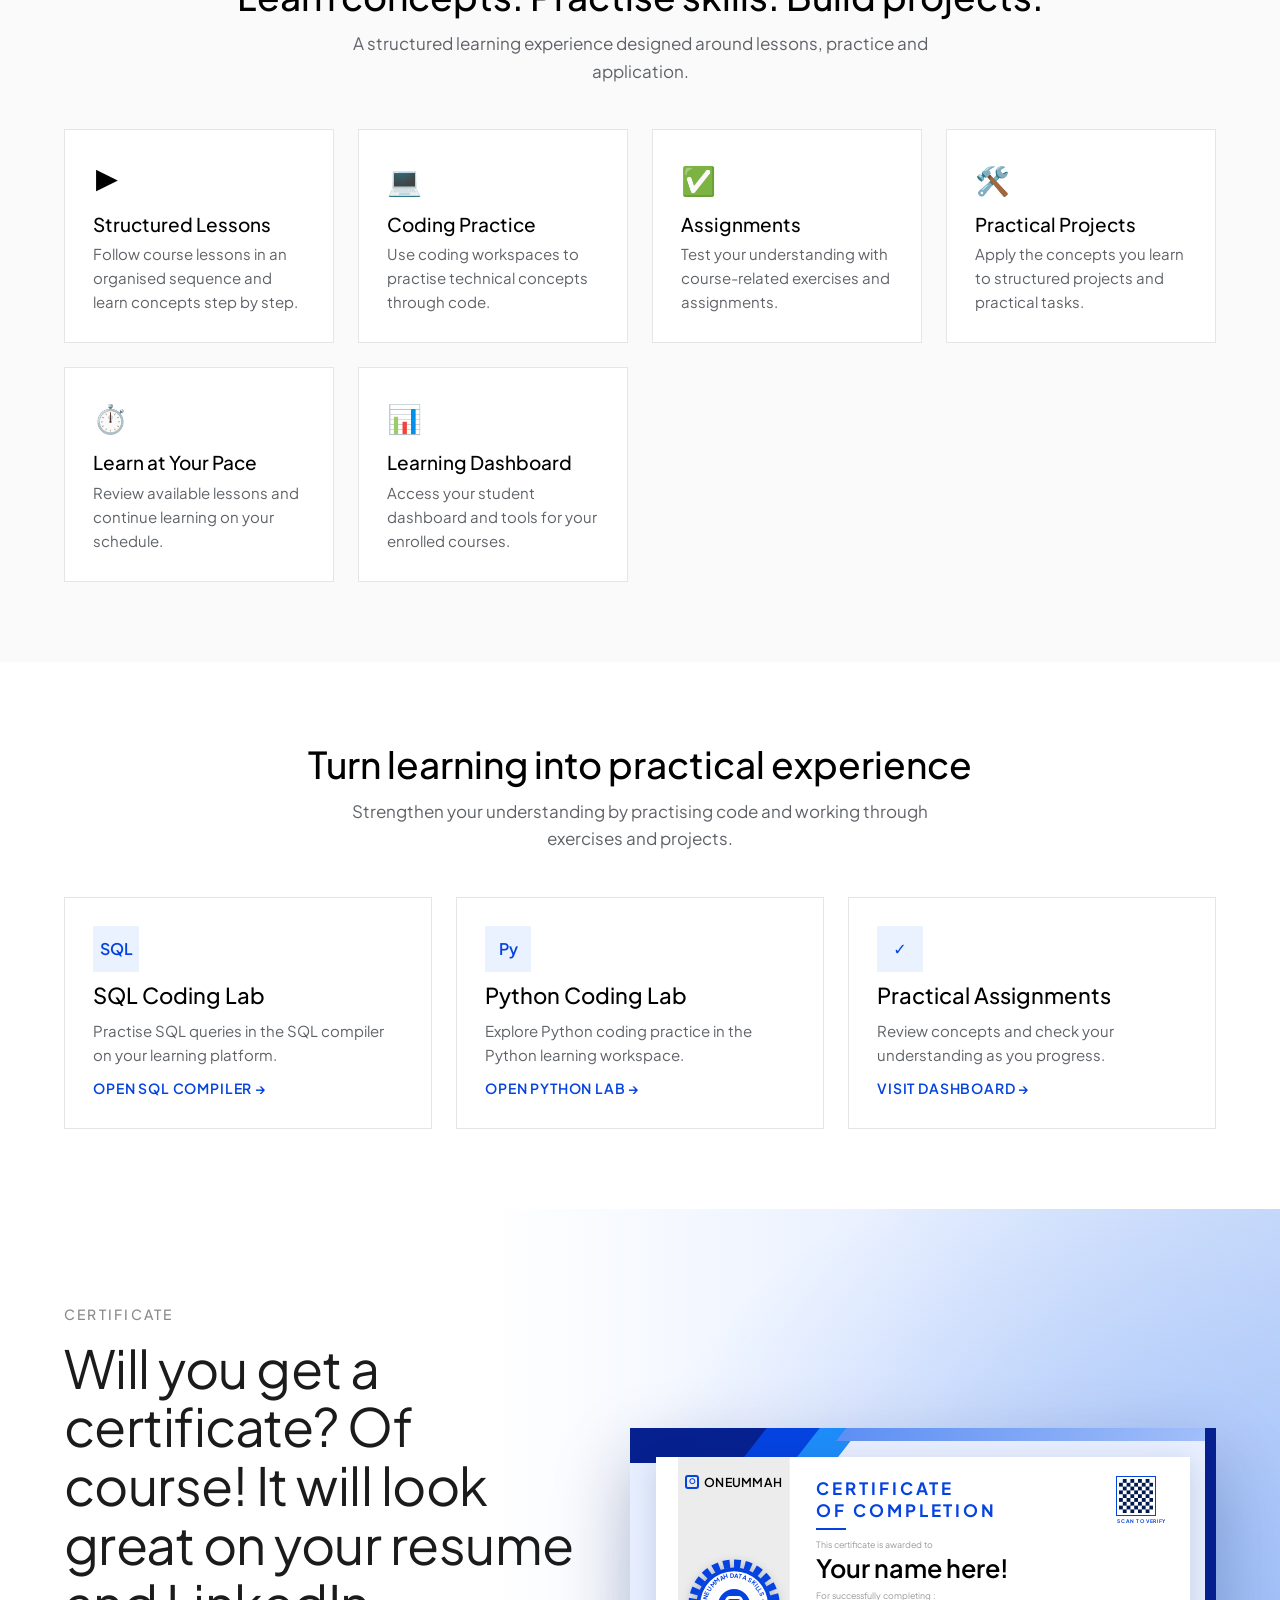
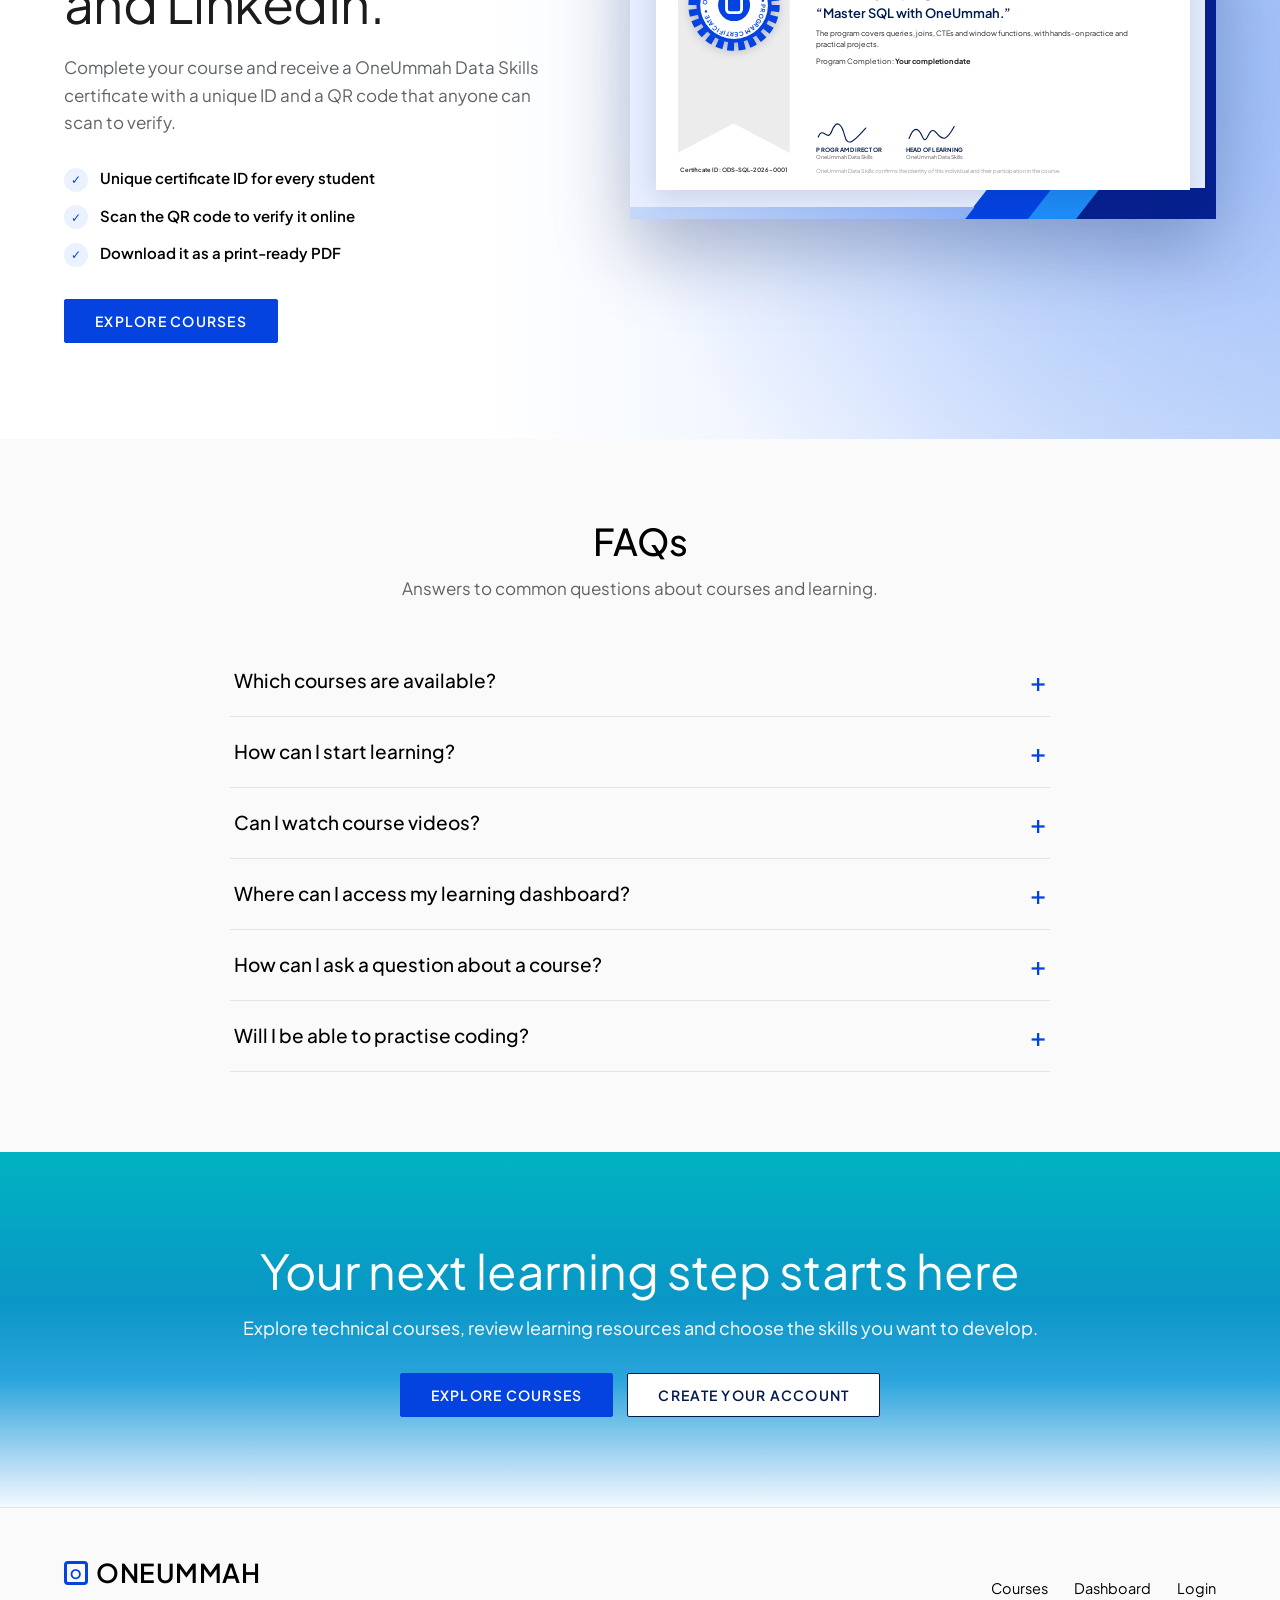
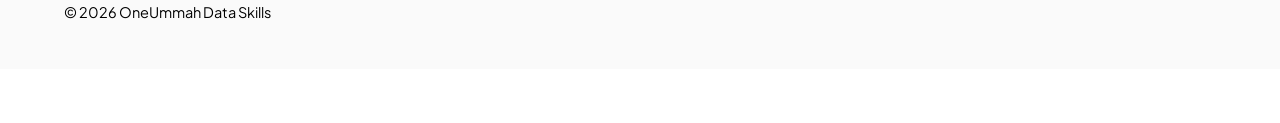
==== commit b2d5ad37: "Implement certificate showcase section in index.html Added a certificate showcase section with styli" ====
--- a/index.html
+++ b/index.html
@@ -10,6 +10,77 @@
 <link href="https://fonts.googleapis.com/css2?family=Plus+Jakarta+Sans:wght@400;500;600;700&display=swap" rel="stylesheet">
 <link href="https://api.fontshare.com/v2/css?f[]=clash-grotesk@400,500,600&display=swap" rel="stylesheet">
 <link rel="stylesheet" href="scaler-theme.css?v=4">
+<style>
+/* ===== Certificate showcase section (homepage) ===== */
+.cs{padding:96px 0;overflow:hidden;
+  background:
+    radial-gradient(60% 90% at 88% 55%,rgba(10,90,240,.28),transparent 70%),
+    linear-gradient(90deg,#fff 0%,#fff 38%,#eaf1ff 68%,#c9dbfb 100%)}
+.cs-grid{display:grid;grid-template-columns:1fr 1.15fr;gap:56px;align-items:center}
+.cs-eyebrow{display:block;font:500 14px var(--font);letter-spacing:.16em;text-transform:uppercase;color:#8a8a8a;margin-bottom:16px}
+.cs-copy h2{text-align:left;font:400 clamp(32px,4.1vw,54px)/1.12 var(--display);color:#1b1b1b;letter-spacing:-.01em}
+.cs-copy p{color:var(--muted);font-size:17px;max-width:480px;margin:22px 0 30px}
+.cs-pts{list-style:none;display:grid;gap:12px;margin:0 0 32px;font-weight:600;font-size:15px}
+.cs-pts li::before{content:"✓";display:inline-grid;place-items:center;width:24px;height:24px;border-radius:50%;background:#eaf1ff;color:var(--blue);font-size:12px;margin-right:12px}
+
+/* scroll reveal */
+.rv{opacity:0;transform:translateY(46px);transition:opacity .8s ease,transform .8s cubic-bezier(.2,.7,.2,1)}
+.rv.rv-r{transform:translateX(70px) scale(.97)}
+.rv.d1{transition-delay:.12s}.rv.d2{transition-delay:.24s}.rv.d3{transition-delay:.36s}
+.rv.in{opacity:1;transform:none}
+
+/* certificate mock-up (all sizes use cqw, so it scales with its box) */
+.cm-wrap{perspective:1200px}
+.cm{container-type:inline-size;position:relative;width:100%;aspect-ratio:1.5;background:#e6eeff;overflow:hidden;
+  box-shadow:0 32px 70px rgba(0,26,79,.28);font-family:var(--font);transition:transform .5s ease}
+.cm-wrap:hover .cm{transform:rotateY(-4deg) rotateX(2deg) scale(1.01)}
+.cm .sh{position:absolute;transform:skewX(-38deg)}
+.cm .sh.a{top:0;left:-6%;width:30%;height:9%;background:#06208f}
+.cm .sh.b{top:0;left:21%;width:13%;height:9%;background:#0443e0}
+.cm .sh.c{top:0;left:30%;width:7%;height:9%;background:#1d8cf8}
+.cm .sh.t{top:0;left:36%;right:-6%;height:3.4%;background:linear-gradient(90deg,#5d8ff3,#a9c4fa)}
+.cm .sh.l{top:0;left:-8%;width:12%;height:28%;background:#06208f;transform:none;clip-path:polygon(0 0,100% 0,0 100%)}
+.cm .sh.e{top:0;right:0;width:2%;height:100%;background:#06208f;transform:none}
+.cm .sh.r{bottom:0;right:-6%;width:30%;height:8%;background:#06208f}
+.cm .sh.s{bottom:0;right:22%;width:10%;height:8%;background:#1d8cf8}
+.cm .sh.u{bottom:0;right:30%;width:11%;height:8%;background:#0443e0}
+.cm .sh.v{bottom:0;left:-6%;right:42%;height:3%;background:linear-gradient(90deg,#c9dbfb,#8fb2f6)}
+.cm-card{position:absolute;left:4.5%;right:4.5%;top:7.5%;bottom:7.5%;background:#fff;box-shadow:0 6px 26px rgba(0,26,79,.14)}
+
+.cm-rib{position:absolute;left:4%;width:21%;top:0;bottom:11%;background:#ececec;clip-path:polygon(0 0,100% 0,100% 100%,50% 90%,0 100%)}
+.cm-logo{position:absolute;left:0;right:0;top:6%;display:flex;align-items:center;justify-content:center;gap:.8cqw;
+  font:600 2.1cqw/1 var(--display);letter-spacing:.02em;text-transform:uppercase;color:#000}
+.cm-logo i{font-style:normal;display:grid;place-items:center;width:2.4cqw;height:2.4cqw;border:.4cqw solid #0443e0;border-radius:.5cqw;color:#0443e0;font-size:1.3cqw;font-weight:700}
+.cm-seal{position:absolute;left:8%;right:8%;top:34%;aspect-ratio:1}
+.cm-seal svg{width:100%;height:100%;display:block;filter:drop-shadow(0 2px 4px rgba(0,26,79,.25))}
+.cm-id{position:absolute;left:4.5%;bottom:5%;font:600 1cqw var(--font);color:#222}
+
+.cm-main{position:absolute;left:30%;right:4.5%;top:6%;bottom:4.5%;display:flex;flex-direction:column}
+.cm-title{font:700 12px/1.3 var(--font);font:700 2.9cqw/1.3 var(--font);letter-spacing:.17em;color:#0443e0;text-transform:uppercase}
+.cm-rule{width:5cqw;height:.4cqw;background:#0443e0;margin:1.1cqw 0 1.5cqw}
+.cm-small{font:400 8px var(--font);font:400 1.5cqw/1.4 var(--font);color:#9a9a9a}
+.cm-name{font:600 14px var(--display);font:600 4.3cqw/1.25 var(--display);color:#000;margin:.3cqw 0 1cqw}
+.cm-course{font:600 10px var(--font);font:600 2.2cqw/1.3 var(--font);color:#001a4f;margin:.4cqw 0 1cqw}
+.cm-desc{font:400 8px var(--font);font:400 1.25cqw/1.55 var(--font);color:#222;max-width:92%}
+.cm-date{font:400 8px var(--font);font:400 1.25cqw var(--font);color:#222;margin-top:1cqw}
+.cm-date b{font-weight:700}
+.cm-sigs{margin-top:auto;display:flex;gap:4cqw}
+.cm-sig{min-width:11cqw}
+.cm-sig svg{width:9cqw;height:3.6cqw;display:block;margin-bottom:.4cqw}
+.cm-sig b{display:block;font:700 7px var(--font);font:700 1cqw/1.3 var(--font);color:#001a4f;letter-spacing:.04em;text-transform:uppercase}
+.cm-sig span{display:block;font:400 6px var(--font);font:400 .9cqw/1.3 var(--font);color:#555}
+.cm-foot{font:400 6px var(--font);font:400 .95cqw/1.4 var(--font);color:#999;margin-top:1.1cqw}
+.cm-qr{position:absolute;right:0;top:0;text-align:center}
+.cm-qr i{display:block;width:6.4cqw;height:6.4cqw;background:
+  conic-gradient(#001a4f 25%,#fff 0 50%,#001a4f 0 75%,#fff 0) 0 0/1.3cqw 1.3cqw;border:.5cqw solid #fff;outline:.2cqw solid #0443e0}
+.cm-qr span{display:block;font:700 .85cqw var(--font);letter-spacing:.12em;color:#0443e0;margin-top:.6cqw}
+
+@media(max-width:960px){
+  .cs{padding:70px 0}
+  .cs-grid{grid-template-columns:1fr;gap:40px}
+  .rv.rv-r{transform:translateY(46px)}
+}
+</style>
 </head>
 <body>
 
@@ -54,7 +125,7 @@
     <p><b>Technology keeps evolving. Your skills can evolve with it.</b>Learn SQL, Python, Data Engineering, Cloud and more through structured lessons, practical assignments and hands-on projects.</p>
     <div class="acts">
       <a class="btn" href="courses.html">Explore Courses</a>
-      <a class="btn outline" href="register.html">Start Learning</a>
+      <a class="btn outline" href="register.html" data-user-href="learning-paths.html" data-user-text="Continue Learning">Start Learning</a>
     </div>
     <small>Structured Learning • Practical Skills • Learn at Your Pace</small>
   </div>
@@ -146,6 +217,71 @@
   </div>
 </section>
 
+<!-- ===== CERTIFICATE SHOWCASE (scroll reveal) ===== -->
+<section class="cs" id="certificate">
+  <div class="wrap cs-grid">
+    <div class="cs-copy">
+      <span class="cs-eyebrow rv">Certificate</span>
+      <h2 class="rv d1">Will you get a certificate? Of course! It will look great on your resume and LinkedIn.</h2>
+      <p class="rv d2">Complete your course and receive a OneUmmah Data Skills certificate with a unique ID and a QR code that anyone can scan to verify.</p>
+      <ul class="cs-pts rv d2">
+        <li>Unique certificate ID for every student</li>
+        <li>Scan the QR code to verify it online</li>
+        <li>Download it as a print-ready PDF</li>
+      </ul>
+      <div class="rv d3"><a class="btn" href="courses.html">Explore Courses</a></div>
+    </div>
+
+    <div class="cm-wrap rv rv-r d1">
+      <div class="cm" role="img" aria-label="Sample OneUmmah Data Skills certificate of completion">
+        <span class="sh a"></span><span class="sh b"></span><span class="sh c"></span><span class="sh t"></span>
+        <span class="sh e"></span><span class="sh r"></span><span class="sh s"></span><span class="sh u"></span><span class="sh v"></span>
+
+        <div class="cm-card">
+          <div class="cm-rib">
+            <div class="cm-logo"><i>O</i>OneUmmah</div>
+            <div class="cm-seal">
+              <svg viewBox="0 0 100 100" aria-hidden="true">
+                <circle cx="50" cy="50" r="44" fill="none" stroke="#0443e0" stroke-width="9" stroke-dasharray="7 4.5"/>
+                <circle cx="50" cy="50" r="40" fill="#0443e0"/>
+                <circle cx="50" cy="50" r="36" fill="#fff"/>
+                <path id="cmArc" d="M50,50 m-29,0 a29,29 0 1,1 58,0 a29,29 0 1,1 -58,0" fill="none"/>
+                <text font-size="6.4" font-weight="700" fill="#0443e0" font-family="Plus Jakarta Sans,sans-serif"><textPath href="#cmArc" textLength="178" lengthAdjust="spacing">ONEUMMAH DATA SKILLS • PROGRAM CERTIFICATE •</textPath></text>
+                <circle cx="50" cy="50" r="17" fill="#0443e0"/>
+                <rect x="42" y="42" width="16" height="16" rx="3.5" fill="none" stroke="#fff" stroke-width="3"/>
+              </svg>
+            </div>
+          </div>
+          <div class="cm-id">Certificate ID : ODS-SQL-2026-0001</div>
+
+          <div class="cm-main">
+            <div class="cm-qr"><i></i><span>SCAN TO VERIFY</span></div>
+            <div class="cm-title">Certificate<br>of Completion</div>
+            <div class="cm-rule"></div>
+            <div class="cm-small">This certificate is awarded to</div>
+            <div class="cm-name">Your name here!</div>
+            <div class="cm-small">For successfully completing :</div>
+            <div class="cm-course">“Master SQL with OneUmmah.”</div>
+            <div class="cm-desc">The program covers queries, joins, CTEs and window functions, with hands-on practice and practical projects.</div>
+            <div class="cm-date">Program Completion : <b>Your completion date</b></div>
+            <div class="cm-sigs">
+              <div class="cm-sig">
+                <svg viewBox="0 0 70 28" aria-hidden="true"><path d="M3 20 C9 4,15 28,21 12 S34 2,38 18 S50 26,66 8" fill="none" stroke="#001a4f" stroke-width="1.5" stroke-linecap="round"/></svg>
+                <b>Program Director</b><span>OneUmmah Data Skills</span>
+              </div>
+              <div class="cm-sig">
+                <svg viewBox="0 0 70 28" aria-hidden="true"><path d="M4 22 C10 6,16 6,22 20 S30 2,40 14 S54 24,64 6" fill="none" stroke="#001a4f" stroke-width="1.5" stroke-linecap="round"/></svg>
+                <b>Head of Learning</b><span>OneUmmah Data Skills</span>
+              </div>
+            </div>
+            <div class="cm-foot">OneUmmah Data Skills confirms the identity of this individual and their participation in the course.</div>
+          </div>
+        </div>
+      </div>
+    </div>
+  </div>
+</section>
+
 <section class="alt" id="faqs">
   <div class="wrap">
     <h2>FAQs</h2>
@@ -165,7 +301,7 @@
   <div class="wrap">
     <h2>Your next learning step starts here</h2>
     <p>Explore technical courses, review learning resources and choose the skills you want to develop.</p>
-    <div class="row"><a class="btn" href="courses.html">Explore Courses</a><a class="btn outline" href="register.html">Create Your Account</a></div>
+    <div class="row"><a class="btn" href="courses.html">Explore Courses</a><a class="btn outline" href="register.html" data-user-href="dashboard.html" data-user-text="Go to Dashboard">Create Your Account</a></div>
   </div>
 </section>
 </main>
@@ -179,6 +315,31 @@
 
 <div id="toast" class="toast"></div>
 
+<script>
+/* Logged-in students: replace "Start Learning / Create Your Account" with links to their own area */
+(function(){try{
+  var e=localStorage.getItem('dfa_session');
+  var u=e&&JSON.parse(localStorage.getItem('dfa_users')||'{}')[e];
+  if(!u)return;
+  document.querySelectorAll('[data-user-href]').forEach(function(a){
+    a.href=a.getAttribute('data-user-href');
+    a.textContent=a.getAttribute('data-user-text');
+  });
+}catch(x){}})();
+</script>
+<script>
+/* Scroll reveal: elements fade / slide in when they come into view */
+(function(){
+  var els=document.querySelectorAll('.rv');
+  if(!('IntersectionObserver' in window)){els.forEach(function(e){e.classList.add('in')});return}
+  var io=new IntersectionObserver(function(list){
+    list.forEach(function(en){
+      if(en.isIntersecting){en.target.classList.add('in');io.unobserve(en.target)}
+    });
+  },{threshold:.18,rootMargin:'0px 0px -6% 0px'});
+  els.forEach(function(e){io.observe(e)});
+})();
+</script>
 <script src="script.js"></script>
 <script src="scaler-common.js?v=4"></script>
 <script src="chatbot.js?v=4"></script>
